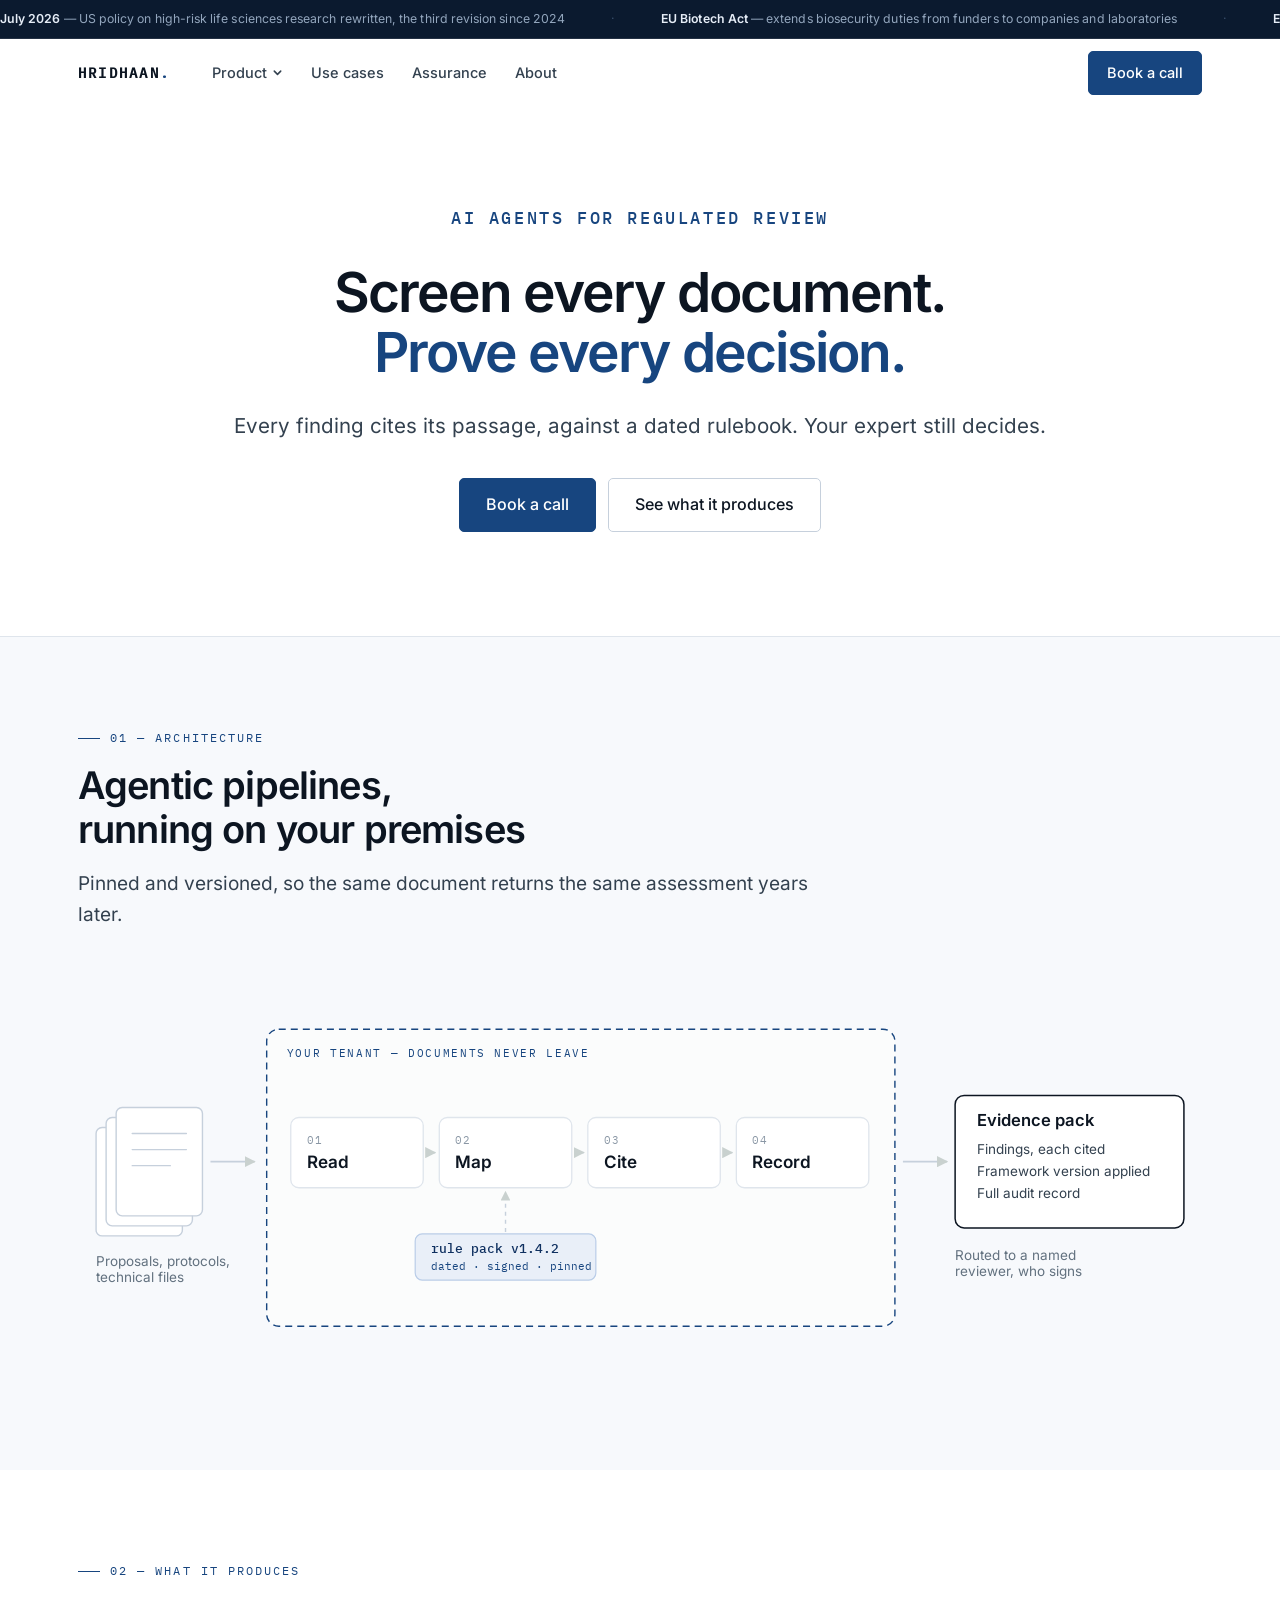
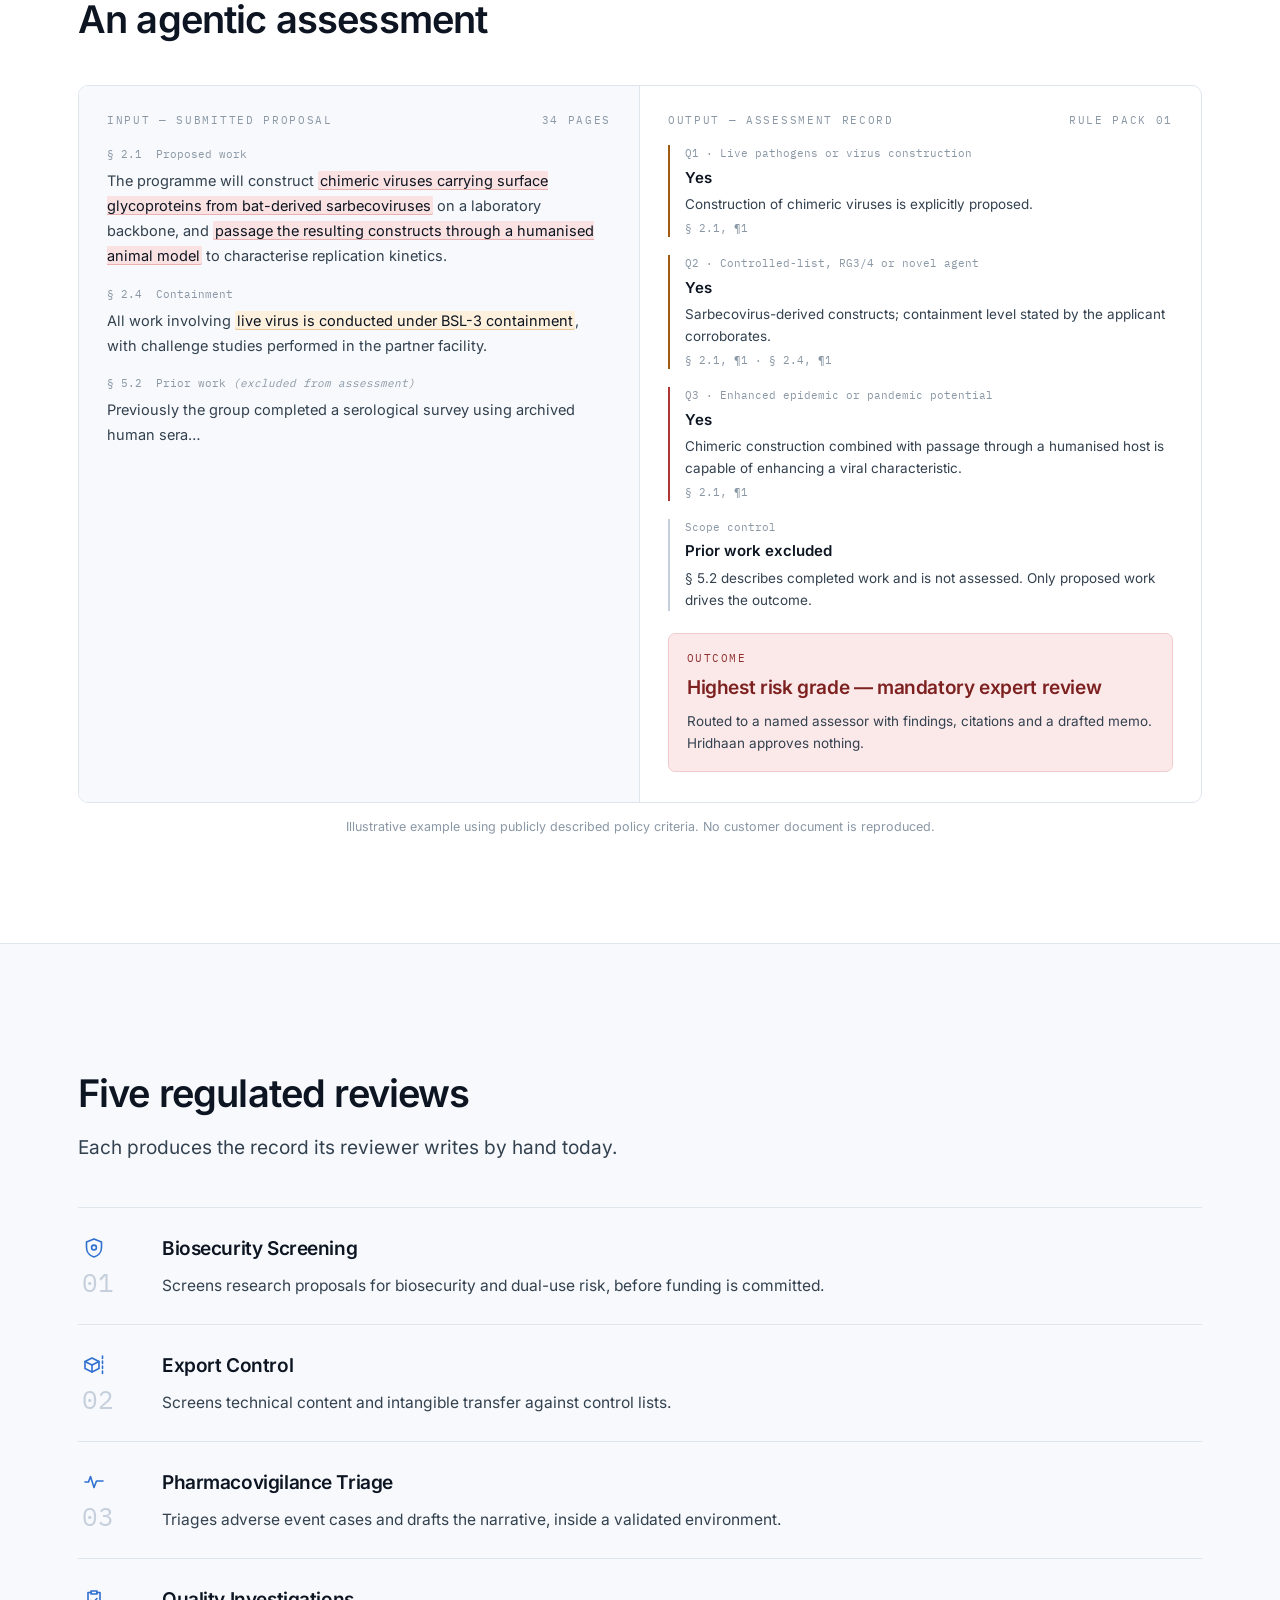
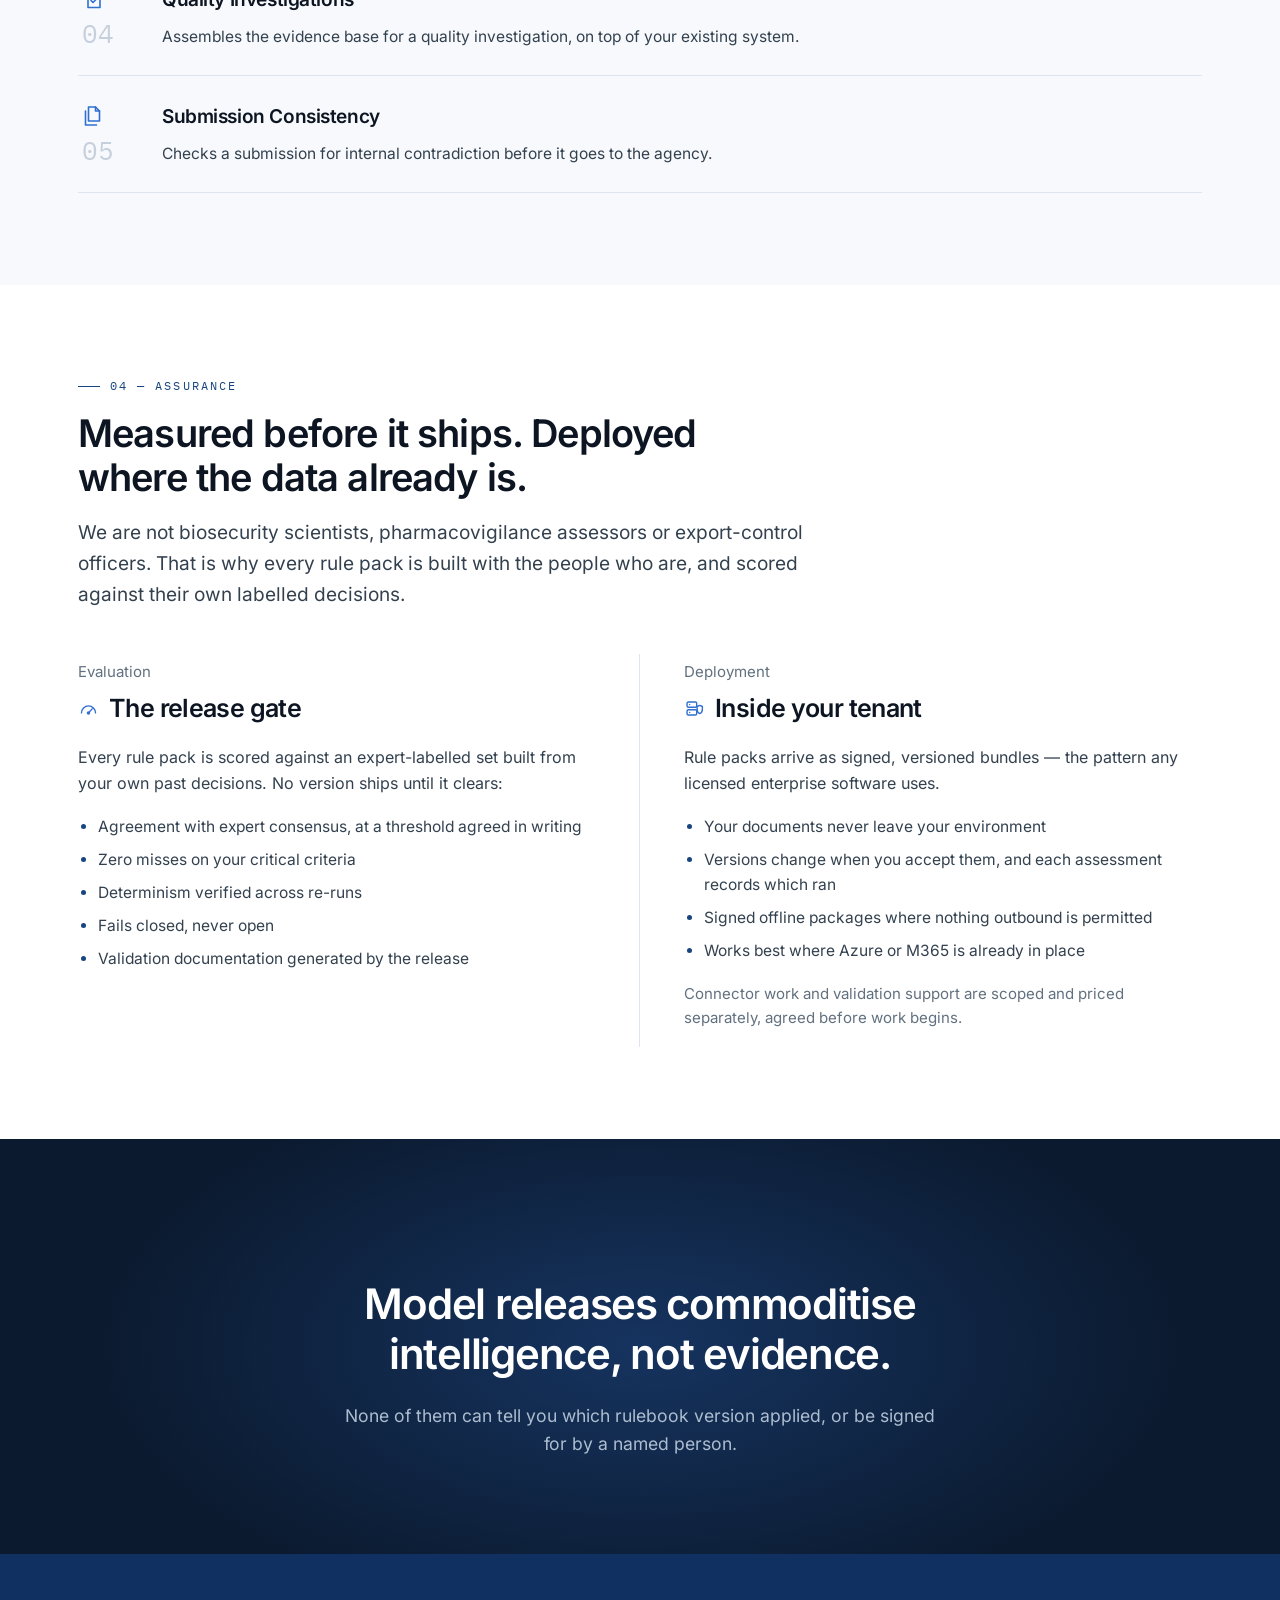
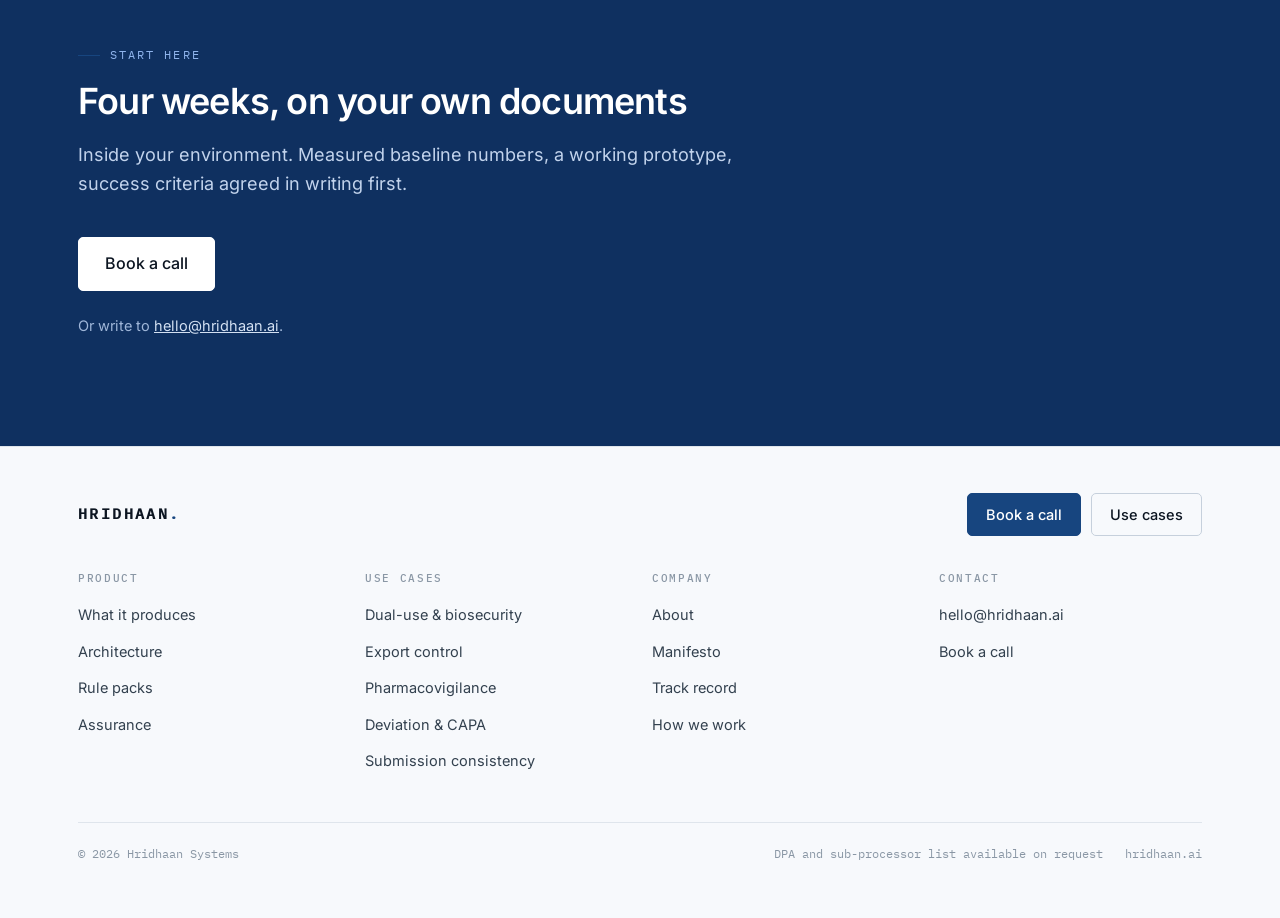
==== index.html @ eb09f3da "Collapse the footer Evaluation and Deployment links into one The previous fix gave each column its o" ====
<!doctype html>
<html lang="en">
<head>
<meta charset="utf-8">
<meta name="viewport" content="width=device-width, initial-scale=1">
<title>Hridhaan Systems — AI agents for regulated review, with audit trail and validation</title>
<meta name="description" content="AI agents for regulated document review. Hridhaan reads every submission, maps it against a dated rulebook, and returns findings that cite their own evidence — with a full audit trail and generated validation documentation.">
<link rel="canonical" href="https://hridhaan.ai/">
<meta property="og:title" content="Hridhaan Systems — AI agents for regulated review, with audit trail and validation">
<meta property="og:description" content="Findings that cite the passage that triggered them, against a dated version of the rulebook. The decision stays with your expert.">
<meta property="og:type" content="website">
<meta property="og:url" content="https://hridhaan.ai/">
<link rel="icon" href="favicon.svg" type="image/svg+xml">
<meta property="og:image" content="https://hridhaan.ai/assets/og.png">
<meta name="twitter:card" content="summary_large_image">
<link rel="stylesheet" href="styles.css">
<script>document.documentElement.classList.add("js");</script>
</head>
<body>

<div class="ticker">
  <div class="rail">
    <div class="track">
      <span class="item"><b>July 2026</b> — US policy on high-risk life sciences research rewritten, the third revision since 2024</span>
      <span class="item"><b>EU Biotech Act</b> — extends biosecurity duties from funders to companies and laboratories</span>
      <span class="item"><b>EU 2021/821</b> — record-keeping obligations cover intangible technology transfer, not only goods</span>
      <span class="item"><b>21 CFR Part 11</b> — audit trails and e-signature required on regulated electronic records</span>
      <span class="item"><b>Rule packs are dated</b> — every assessment records the framework version in force on the day</span>
    </div>
    <div class="track" aria-hidden="true">
      <span class="item"><b>July 2026</b> — US policy on high-risk life sciences research rewritten, the third revision since 2024</span>
      <span class="item"><b>EU Biotech Act</b> — extends biosecurity duties from funders to companies and laboratories</span>
      <span class="item"><b>EU 2021/821</b> — record-keeping obligations cover intangible technology transfer, not only goods</span>
      <span class="item"><b>21 CFR Part 11</b> — audit trails and e-signature required on regulated electronic records</span>
      <span class="item"><b>Rule packs are dated</b> — every assessment records the framework version in force on the day</span>
    </div>
  </div>
</div>

<nav class="nav" id="nav">
  <div class="wrap">
    <a class="brand" href="index.html">Hridhaan<span class="dot">.</span></a>
    <div class="nav-links">
      <div class="has-menu">
      <button class="menu-trigger" id="menu-trigger" aria-expanded="false" aria-controls="menu-panel">Product<svg class="chev" viewBox="0 0 12 12" aria-hidden="true"><path d="M2.5 4.5 6 8l3.5-3.5"/></svg></button>
      <div class="menu-panel" id="menu-panel">
        <div class="menu-head">Rule packs</div>
        <a class="mi" href="use-cases.html#dual-use">
          <span class="mi-ic"><svg class="ic" viewBox="0 0 24 24" aria-hidden="true"><path d="M12 3 4.5 6v5.5c0 4.4 3.1 8.3 7.5 9.5 4.4-1.2 7.5-5.1 7.5-9.5V6z"/><circle cx="12" cy="11.5" r="2.4"/></svg></span>
          <span class="mi-t"><b>Biosecurity Screening</b><span>Dual-use risk in research proposals</span></span>
        </a>
        <a class="mi" href="use-cases.html#export-control">
          <span class="mi-ic"><svg class="ic" viewBox="0 0 24 24" aria-hidden="true"><path d="M3 8.5 10 5l7 3.5-7 3.5z"/><path d="M3 8.5v7L10 19l7-3.5v-7"/><path d="M10 12v7"/><path d="M20.5 3v18" stroke-dasharray="2.5 2.5"/></svg></span>
          <span class="mi-t"><b>Export Control</b><span>Technical content against control lists</span></span>
        </a>
        <a class="mi" href="use-cases.html#pharmacovigilance">
          <span class="mi-ic"><svg class="ic" viewBox="0 0 24 24" aria-hidden="true"><path d="M3 12h3.5l2-5.5 3.5 11 2.5-6.5H21"/></svg></span>
          <span class="mi-t"><b>Pharmacovigilance Triage</b><span>Adverse event cases and narratives</span></span>
        </a>
        <a class="mi" href="use-cases.html#capa">
          <span class="mi-ic"><svg class="ic" viewBox="0 0 24 24" aria-hidden="true"><path d="M9 4h6v3H9z"/><path d="M15 5.5h3v15H6v-15h3"/><path d="M9 13.5l2 2 4-4"/></svg></span>
          <span class="mi-t"><b>Quality Investigations</b><span>Deviation and CAPA evidence base</span></span>
        </a>
        <a class="mi" href="use-cases.html#submission">
          <span class="mi-ic"><svg class="ic" viewBox="0 0 24 24" aria-hidden="true"><path d="M6.5 3h7l4 4v10h-11z"/><path d="M13.5 3v4h4"/><path d="M3.5 7v14h11"/></svg></span>
          <span class="mi-t"><b>Submission Consistency</b><span>Contradictions across submission modules</span></span>
        </a>
        <a class="mi all" href="use-cases.html">All use cases &rarr;</a>
      </div>
    </div>
      <a href="use-cases.html">Use cases</a>
      <a href="#assurance">Assurance</a>
      <a href="about.html">About</a>
    </div>
    <div class="nav-spacer"></div>
    <a class="btn" href="mailto:hello@hridhaan.ai?subject=Hridhaan%20assessment%20engagement">Book a call</a>
  </div>
</nav>

<!-- ── Hero ──────────────────────────────────────────────────────────── -->
<section class="hero-c plain">
  <div class="wrap">
    <div class="tag">AI agents for regulated review</div>
    <h1>Screen every document.<br><span class="lt">Prove every decision.</span></h1>
    <p class="sub">Every finding cites its passage, against a dated rulebook. Your expert still decides.</p>
    <div class="hero-cta">
      <a class="btn lg" href="mailto:hello@hridhaan.ai?subject=Hridhaan%20assessment%20engagement">Book a call</a>
      <a class="btn lg ghost" href="#output">See what it produces</a>
    </div>
  </div>
</section>

<!-- ── Architecture ──────────────────────────────────────────────────── -->
<section id="architecture" class="tint">
  <div class="wrap">
    <div class="eyebrow">01 — Architecture</div>
    <h2 class="sec">Agentic pipelines, running on your premises</h2>
    <p class="lede">Pinned and versioned, so the same document returns the same assessment years later.</p>

    <figure class="arch">
      <svg viewBox="0 0 1120 400" role="img" aria-labelledby="arch-t">
        <title id="arch-t">Documents enter the pipeline inside your tenant, are mapped to a dated rule pack, and leave as a cited evidence pack routed to a named reviewer.</title>
        <defs>
          <marker id="ah" viewBox="0 0 10 10" refX="9" refY="5" markerWidth="7" markerHeight="7" orient="auto">
            <path d="M0 0 L10 5 L0 10 z" fill="#c9d1cf"/>
          </marker>
        </defs>

        <g class="a-in">
          <g class="doc-in">
            <rect x="18"  y="150" width="86" height="108" rx="6"/>
            <rect x="28"  y="140" width="86" height="108" rx="6"/>
            <rect x="38"  y="130" width="86" height="108" rx="6"/>
            <line x1="54" y1="156" x2="108" y2="156"/>
            <line x1="54" y1="172" x2="108" y2="172"/>
            <line x1="54" y1="188" x2="92"  y2="188"/>
          </g>
          <text class="lbl" x="18" y="288">Proposals, protocols,</text>
          <text class="lbl" x="18" y="304">technical files</text>
        </g>

        <line class="flow f1" x1="132" y1="184" x2="176" y2="184" marker-end="url(#ah)"/>

        <g class="a-tenant">
          <rect class="tenant" x="188" y="52" width="626" height="296" rx="12"/>
          <text class="tenant-lbl" x="208" y="80">YOUR TENANT — DOCUMENTS NEVER LEAVE</text>
        </g>

        <g class="a-s s1">
          <rect class="stepbox" x="212" y="140" width="132" height="70" rx="8"/>
          <text class="st-n" x="228" y="166">01</text><text class="st-t" x="228" y="190">Read</text>
        </g>
        <line class="flow f2" x1="348" y1="175" x2="356" y2="175" marker-end="url(#ah)"/>

        <g class="a-s s2">
          <rect class="stepbox" x="360" y="140" width="132" height="70" rx="8"/>
          <text class="st-n" x="376" y="166">02</text><text class="st-t" x="376" y="190">Map</text>
        </g>
        <line class="flow f3" x1="496" y1="175" x2="504" y2="175" marker-end="url(#ah)"/>

        <g class="a-s s3">
          <rect class="stepbox" x="508" y="140" width="132" height="70" rx="8"/>
          <text class="st-n" x="524" y="166">03</text><text class="st-t" x="524" y="190">Cite</text>
        </g>
        <line class="flow f4" x1="644" y1="175" x2="652" y2="175" marker-end="url(#ah)"/>

        <g class="a-s s4">
          <rect class="stepbox" x="656" y="140" width="132" height="70" rx="8"/>
          <text class="st-n" x="672" y="166">04</text><text class="st-t" x="672" y="190">Record</text>
        </g>

        <g class="a-chip">
          <rect class="chip" x="336" y="256" width="180" height="46" rx="7"/>
          <text class="chip-t" x="352" y="275">rule pack  v1.4.2</text>
          <text class="chip-s" x="352" y="292">dated · signed · pinned</text>
          <line class="dash" x1="426" y1="254" x2="426" y2="214" marker-end="url(#ah)"/>
        </g>

        <line class="flow f5" x1="822" y1="184" x2="866" y2="184" marker-end="url(#ah)"/>

        <g class="a-out">
          <rect class="out" x="874" y="118" width="228" height="132" rx="9"/>
          <text class="out-h" x="896" y="148">Evidence pack</text>
          <text class="out-l" x="896" y="176">Findings, each cited</text>
          <text class="out-l" x="896" y="198">Framework version applied</text>
          <text class="out-l" x="896" y="220">Full audit record</text>
          <text class="lbl" x="874" y="282">Routed to a named</text>
          <text class="lbl" x="874" y="298">reviewer, who signs</text>
        </g>
      </svg>
    </figure>
  </div>
</section>

<!-- ── What it produces ──────────────────────────────────────────────── -->
<section id="output" class="plain">
  <div class="wrap">
    <div class="eyebrow">02 — What it produces</div>
    <h2 class="sec">An agentic assessment</h2>
    <div class="example">
      <div>
        <div class="ex-h"><span>Input — submitted proposal</span><span>34 pages</span></div>
        <div class="doc">
          <span class="sec-lbl">§ 2.1 &nbsp;Proposed work</span>
          The programme will construct <mark class="hot">chimeric viruses carrying surface glycoproteins from
          bat-derived sarbecoviruses</mark> on a laboratory backbone, and <mark class="hot">passage the resulting
          constructs through a humanised animal model</mark> to characterise replication kinetics.

          <span class="sec-lbl">§ 2.4 &nbsp;Containment</span>
          All work involving <mark>live virus is conducted under BSL-3 containment</mark>, with challenge
          studies performed in the partner facility.

          <span class="sec-lbl">§ 5.2 &nbsp;Prior work <em style="color:var(--ink-4);font-weight:400;">(excluded from assessment)</em></span>
          Previously the group completed a serological survey using archived human sera…
        </div>
      </div>
      <div>
        <div class="ex-h"><span>Output — assessment record</span><span>rule pack 01</span></div>

        <div class="out-item hit">
          <div class="q">Q1 · Live pathogens or virus construction</div>
          <div class="a">Yes</div>
          <p class="why">Construction of chimeric viruses is explicitly proposed.</p>
          <div class="src">§ 2.1, ¶1</div>
        </div>

        <div class="out-item hit">
          <div class="q">Q2 · Controlled-list, RG3/4 or novel agent</div>
          <div class="a">Yes</div>
          <p class="why">Sarbecovirus-derived constructs; containment level stated by the applicant corroborates.</p>
          <div class="src">§ 2.1, ¶1 · § 2.4, ¶1</div>
        </div>

        <div class="out-item hot">
          <div class="q">Q3 · Enhanced epidemic or pandemic potential</div>
          <div class="a">Yes</div>
          <p class="why">Chimeric construction combined with passage through a humanised host is capable of enhancing a viral characteristic.</p>
          <div class="src">§ 2.1, ¶1</div>
        </div>

        <div class="out-item">
          <div class="q">Scope control</div>
          <div class="a">Prior work excluded</div>
          <p class="why">§ 5.2 describes completed work and is not assessed. Only proposed work drives the outcome.</p>
        </div>

        <div class="verdict">
          <div class="lbl">Outcome</div>
          <div class="val">Highest risk grade — mandatory expert review</div>
          <p class="note">Routed to a named assessor with findings, citations and a drafted memo. Hridhaan approves nothing.</p>
        </div>
      </div>
    </div>
    <p class="mock-note">Illustrative example using publicly described policy criteria. No customer document is reproduced.</p>
  </div>
</section>

<!-- ── Rule packs ────────────────────────────────────────────────────── -->
<section id="rule-packs" class="tint">
  <div class="wrap">
    <div class="eyebrow">03 — Rule packs</div>
    <h2 class="sec">Five regulated reviews</h2>
    <p class="lede">Each produces the record its reviewer writes by hand today.</p>
    <div class="packs">
      <a class="pack" href="use-cases.html#dual-use">
        <div class="idx"><svg class="ic" viewBox="0 0 24 24" aria-hidden="true"><path d="M12 3 4.5 6v5.5c0 4.4 3.1 8.3 7.5 9.5 4.4-1.2 7.5-5.1 7.5-9.5V6z"/><circle cx="12" cy="11.5" r="2.4"/></svg><span>01</span></div>
        <div>
          <h3>Biosecurity Screening</h3>
          <p style="font-size:15.5px;margin:0;">Screens research proposals for biosecurity and dual-use risk, before funding is committed.</p>
        </div>
      </a>

      <a class="pack" href="use-cases.html#export-control">
        <div class="idx"><svg class="ic" viewBox="0 0 24 24" aria-hidden="true"><path d="M3 8.5 10 5l7 3.5-7 3.5z"/><path d="M3 8.5v7L10 19l7-3.5v-7"/><path d="M10 12v7"/><path d="M20.5 3v18" stroke-dasharray="2.5 2.5"/></svg><span>02</span></div>
        <div>
          <h3>Export Control</h3>
          <p style="font-size:15.5px;margin:0;">Screens technical content and intangible transfer against control lists.</p>
        </div>
      </a>

      <a class="pack" href="use-cases.html#pharmacovigilance">
        <div class="idx"><svg class="ic" viewBox="0 0 24 24" aria-hidden="true"><path d="M3 12h3.5l2-5.5 3.5 11 2.5-6.5H21"/></svg><span>03</span></div>
        <div>
          <h3>Pharmacovigilance Triage</h3>
          <p style="font-size:15.5px;margin:0;">Triages adverse event cases and drafts the narrative, inside a validated environment.</p>
        </div>
      </a>

      <a class="pack" href="use-cases.html#capa">
        <div class="idx"><svg class="ic" viewBox="0 0 24 24" aria-hidden="true"><path d="M9 4h6v3H9z"/><path d="M15 5.5h3v15H6v-15h3"/><path d="M9 13.5l2 2 4-4"/></svg><span>04</span></div>
        <div>
          <h3>Quality Investigations</h3>
          <p style="font-size:15.5px;margin:0;">Assembles the evidence base for a quality investigation, on top of your existing system.</p>
        </div>
      </a>

      <a class="pack" href="use-cases.html#submission">
        <div class="idx"><svg class="ic" viewBox="0 0 24 24" aria-hidden="true"><path d="M6.5 3h7l4 4v10h-11z"/><path d="M13.5 3v4h4"/><path d="M3.5 7v14h11"/></svg><span>05</span></div>
        <div>
          <h3>Submission Consistency</h3>
          <p style="font-size:15.5px;margin:0;">Checks a submission for internal contradiction before it goes to the agency.</p>
        </div>
      </a>
    </div>
  </div>
</section>

<!-- ── Assurance ─────────────────────────────────────────────────────── -->
<section id="assurance" class="plain">
  <div class="wrap">
    <div class="eyebrow">04 — Assurance</div>
    <h2 class="sec">Measured before it ships. Deployed where the data already is.</h2>
    <p class="lede">
      We are not biosecurity scientists, pharmacovigilance assessors or export-control officers.
      That is why every rule pack is built with the people who are, and scored against their own
      labelled decisions.
    </p>

    <div class="split">
      <div>
        <div class="kicker">Evaluation</div>
        <h3><svg class="ic" viewBox="0 0 24 24" aria-hidden="true"><path d="M4 17a8 8 0 1 1 16 0"/><path d="M12 17l4.2-4.6"/><circle cx="12" cy="17" r="1.2"/></svg> The release gate</h3>
        <p>Every rule pack is scored against an expert-labelled set built from your own past decisions. No version ships until it clears:</p>
        <ul>
          <li>Agreement with expert consensus, at a threshold agreed in writing</li>
          <li>Zero misses on your critical criteria</li>
          <li>Determinism verified across re-runs</li>
          <li>Fails closed, never open</li>
          <li>Validation documentation generated by the release</li>
        </ul>
      </div>
      <div>
        <div class="kicker">Deployment</div>
        <h3><svg class="ic" viewBox="0 0 24 24" aria-hidden="true"><rect x="3.5" y="4.5" width="11" height="6" rx="1.5"/><rect x="3.5" y="13.5" width="11" height="6" rx="1.5"/><path d="M6.5 7.5h.01M6.5 16.5h.01"/><path d="M18 8.5l3 1.2v3.1c0 2.3-1.3 4.3-3 5-1.7-.7-3-2.7-3-5v-3.1z"/></svg> Inside your tenant</h3>
        <p>Rule packs arrive as signed, versioned bundles — the pattern any licensed enterprise software uses.</p>
        <ul>
          <li>Your documents never leave your environment</li>
          <li>Versions change when you accept them, and each assessment records which ran</li>
          <li>Signed offline packages where nothing outbound is permitted</li>
          <li>Works best where Azure or M365 is already in place</li>
        </ul>
        <p style="margin-top:16px;font-size:15px;color:var(--ink-3);">
          Connector work and validation support are scoped and priced separately, agreed before work begins.
        </p>
      </div>
    </div>
  </div>
</section>

<!-- ── Statement ─────────────────────────────────────────────────────── -->
<section class="statement">
  <div class="wrap">
    <div class="mark">Why this holds</div>
    <p class="big">Model releases commoditise intelligence, not evidence.</p>
    <p class="sub">None of them can tell you which rulebook version applied, or be signed for by a named person.</p>
  </div>
</section>

<!-- ── CTA ───────────────────────────────────────────────────────────── -->
<section class="cta">
  <div class="wrap">
    <div class="eyebrow" style="color:#8fb4ec;">Start here</div>
    <h2>Four weeks, on your own documents</h2>
    <p>Inside your environment. Measured baseline numbers, a working prototype, success criteria agreed in writing first.</p>
    <a class="btn lg" href="mailto:hello@hridhaan.ai?subject=Hridhaan%20assessment%20engagement">Book a call</a>
    <p class="terms">Or write to <a href="mailto:hello@hridhaan.ai" style="color:#d3e0f2;text-decoration:underline;">hello@hridhaan.ai</a>.</p>
  </div>
</section>

<footer>
  <div class="wrap">

    <div class="foot-top">
      <span class="brand">Hridhaan<span class="dot">.</span></span>
      <div class="foot-cta">
        <a class="btn" href="mailto:hello@hridhaan.ai?subject=Hridhaan%20assessment%20engagement">Book a call</a>
        <a class="btn ghost" href="use-cases.html">Use cases</a>
      </div>
    </div>

    <div class="foot-cols">
      <div>
        <h4>Product</h4>
        <ul>
          <li><a href="index.html#output">What it produces</a></li>
          <li><a href="index.html#architecture">Architecture</a></li>
          <li><a href="index.html#rule-packs">Rule packs</a></li>
          <li><a href="index.html#assurance">Assurance</a></li>
        </ul>
      </div>
      <div>
        <h4>Use cases</h4>
        <ul>
          <li><a href="use-cases.html#dual-use">Dual-use &amp; biosecurity</a></li>
          <li><a href="use-cases.html#export-control">Export control</a></li>
          <li><a href="use-cases.html#pharmacovigilance">Pharmacovigilance</a></li>
          <li><a href="use-cases.html#capa">Deviation &amp; CAPA</a></li>
          <li><a href="use-cases.html#submission">Submission consistency</a></li>
        </ul>
      </div>
      <div>
        <h4>Company</h4>
        <ul>
          <li><a href="about.html">About</a></li>
          <li><a href="about.html#manifesto">Manifesto</a></li>
          <li><a href="about.html#track-record">Track record</a></li>
          <li><a href="about.html#how-we-work">How we work</a></li>
        </ul>
      </div>
      <div>
        <h4>Contact</h4>
        <ul>
          <li><a href="mailto:hello@hridhaan.ai">hello@hridhaan.ai</a></li>
          <li><a href="mailto:hello@hridhaan.ai?subject=Hridhaan%20assessment%20engagement">Book a call</a></li>
        </ul>

      </div>
    </div>

    <div class="foot-legal">
      <span>© 2026 Hridhaan Systems</span>
      <span class="set">
        <span>DPA and sub-processor list available on request</span>
        <a href="index.html">hridhaan.ai</a>
      </span>
    </div>

  </div>
</footer>

<script>
  var nav = document.getElementById('nav');
  var onScroll = function () { nav.classList.toggle('scrolled', window.scrollY > 8); };
  onScroll();
  window.addEventListener('scroll', onScroll, { passive: true });
</script>

<script>
  (function () {
    var t = document.getElementById('menu-trigger');
    var p = document.getElementById('menu-panel');
    if (!t || !p) return;
    var wrap = t.parentNode;
    function open(v) { wrap.classList.toggle('open', v); t.setAttribute('aria-expanded', v); }
    t.addEventListener('click', function (e) { e.stopPropagation(); open(!wrap.classList.contains('open')); });
    document.addEventListener('click', function (e) { if (!wrap.contains(e.target)) open(false); });
    document.addEventListener('keydown', function (e) { if (e.key === 'Escape') open(false); });
  })();
</script>


<script>
  (function () {
    var sel = '.eyebrow, h2.sec, .lede, .arch, .example, .mock-note, .pack, .card,' +
              ' .split > div, .stats > div, .status-note, .statement .wrap > *,' +
              ' .cta .wrap > *, .page-head > .wrap > *, .uc-head, .uc h2, .uc .intro, .uc-cols > div,' +
              ' .manifesto .wrap > *';
    var els = [].slice.call(document.querySelectorAll(sel));
    if (!els.length) return;
    if (!('IntersectionObserver' in window) ||
        window.matchMedia('(prefers-reduced-motion: reduce)').matches) {
      els.forEach(function (el) { el.classList.add('in'); });
      return;
    }
    els.forEach(function (el) { el.classList.add('rv'); });
    var io = new IntersectionObserver(function (entries) {
      entries.forEach(function (e) {
        if (e.isIntersecting) { e.target.classList.add('in'); io.unobserve(e.target); }
      });
    }, { rootMargin: '0px 0px -8% 0px', threshold: 0.08 });
    els.forEach(function (el) { io.observe(el); });
  })();
</script>

</body>
</html>
---- styles.css ----
/* ── Self-hosted fonts: no third-party request ──────────────────────── */
@font-face {
  font-family: 'IBM Plex Mono';
  font-style: normal;
  font-weight: 400;
  font-display: swap;
  src: url(assets/fonts/IBMPlexMono-400-latin-ext.woff2) format('woff2');
  unicode-range: U+0100-02BA, U+02BD-02C5, U+02C7-02CC, U+02CE-02D7, U+02DD-02FF, U+0304, U+0308, U+0329, U+1D00-1DBF, U+1E00-1E9F, U+1EF2-1EFF, U+2020, U+20A0-20AB, U+20AD-20C0, U+2113, U+2C60-2C7F, U+A720-A7FF;
}
@font-face {
  font-family: 'IBM Plex Mono';
  font-style: normal;
  font-weight: 400;
  font-display: swap;
  src: url(assets/fonts/IBMPlexMono-400-latin.woff2) format('woff2');
  unicode-range: U+0000-00FF, U+0131, U+0152-0153, U+02BB-02BC, U+02C6, U+02DA, U+02DC, U+0304, U+0308, U+0329, U+2000-206F, U+20AC, U+2122, U+2191, U+2193, U+2212, U+2215, U+FEFF, U+FFFD;
}
@font-face {
  font-family: 'IBM Plex Mono';
  font-style: normal;
  font-weight: 500;
  font-display: swap;
  src: url(assets/fonts/IBMPlexMono-500-latin-ext.woff2) format('woff2');
  unicode-range: U+0100-02BA, U+02BD-02C5, U+02C7-02CC, U+02CE-02D7, U+02DD-02FF, U+0304, U+0308, U+0329, U+1D00-1DBF, U+1E00-1E9F, U+1EF2-1EFF, U+2020, U+20A0-20AB, U+20AD-20C0, U+2113, U+2C60-2C7F, U+A720-A7FF;
}
@font-face {
  font-family: 'IBM Plex Mono';
  font-style: normal;
  font-weight: 500;
  font-display: swap;
  src: url(assets/fonts/IBMPlexMono-500-latin.woff2) format('woff2');
  unicode-range: U+0000-00FF, U+0131, U+0152-0153, U+02BB-02BC, U+02C6, U+02DA, U+02DC, U+0304, U+0308, U+0329, U+2000-206F, U+20AC, U+2122, U+2191, U+2193, U+2212, U+2215, U+FEFF, U+FFFD;
}
@font-face {
  font-family: 'Inter';
  font-style: normal;
  font-weight: 400;
  font-display: swap;
  src: url(assets/fonts/Inter-400-latin-ext.woff2) format('woff2');
  unicode-range: U+0100-02BA, U+02BD-02C5, U+02C7-02CC, U+02CE-02D7, U+02DD-02FF, U+0304, U+0308, U+0329, U+1D00-1DBF, U+1E00-1E9F, U+1EF2-1EFF, U+2020, U+20A0-20AB, U+20AD-20C0, U+2113, U+2C60-2C7F, U+A720-A7FF;
}
@font-face {
  font-family: 'Inter';
  font-style: normal;
  font-weight: 400;
  font-display: swap;
  src: url(assets/fonts/Inter-400-latin.woff2) format('woff2');
  unicode-range: U+0000-00FF, U+0131, U+0152-0153, U+02BB-02BC, U+02C6, U+02DA, U+02DC, U+0304, U+0308, U+0329, U+2000-206F, U+20AC, U+2122, U+2191, U+2193, U+2212, U+2215, U+FEFF, U+FFFD;
}
@font-face {
  font-family: 'Inter';
  font-style: normal;
  font-weight: 500;
  font-display: swap;
  src: url(assets/fonts/Inter-500-latin-ext.woff2) format('woff2');
  unicode-range: U+0100-02BA, U+02BD-02C5, U+02C7-02CC, U+02CE-02D7, U+02DD-02FF, U+0304, U+0308, U+0329, U+1D00-1DBF, U+1E00-1E9F, U+1EF2-1EFF, U+2020, U+20A0-20AB, U+20AD-20C0, U+2113, U+2C60-2C7F, U+A720-A7FF;
}
@font-face {
  font-family: 'Inter';
  font-style: normal;
  font-weight: 500;
  font-display: swap;
  src: url(assets/fonts/Inter-500-latin.woff2) format('woff2');
  unicode-range: U+0000-00FF, U+0131, U+0152-0153, U+02BB-02BC, U+02C6, U+02DA, U+02DC, U+0304, U+0308, U+0329, U+2000-206F, U+20AC, U+2122, U+2191, U+2193, U+2212, U+2215, U+FEFF, U+FFFD;
}
@font-face {
  font-family: 'Inter';
  font-style: normal;
  font-weight: 600;
  font-display: swap;
  src: url(assets/fonts/Inter-600-latin-ext.woff2) format('woff2');
  unicode-range: U+0100-02BA, U+02BD-02C5, U+02C7-02CC, U+02CE-02D7, U+02DD-02FF, U+0304, U+0308, U+0329, U+1D00-1DBF, U+1E00-1E9F, U+1EF2-1EFF, U+2020, U+20A0-20AB, U+20AD-20C0, U+2113, U+2C60-2C7F, U+A720-A7FF;
}
@font-face {
  font-family: 'Inter';
  font-style: normal;
  font-weight: 600;
  font-display: swap;
  src: url(assets/fonts/Inter-600-latin.woff2) format('woff2');
  unicode-range: U+0000-00FF, U+0131, U+0152-0153, U+02BB-02BC, U+02C6, U+02DA, U+02DC, U+0304, U+0308, U+0329, U+2000-206F, U+20AC, U+2122, U+2191, U+2193, U+2212, U+2215, U+FEFF, U+FFFD;
}
@font-face {
  font-family: 'Inter';
  font-style: normal;
  font-weight: 700;
  font-display: swap;
  src: url(assets/fonts/Inter-700-latin-ext.woff2) format('woff2');
  unicode-range: U+0100-02BA, U+02BD-02C5, U+02C7-02CC, U+02CE-02D7, U+02DD-02FF, U+0304, U+0308, U+0329, U+1D00-1DBF, U+1E00-1E9F, U+1EF2-1EFF, U+2020, U+20A0-20AB, U+20AD-20C0, U+2113, U+2C60-2C7F, U+A720-A7FF;
}
@font-face {
  font-family: 'Inter';
  font-style: normal;
  font-weight: 700;
  font-display: swap;
  src: url(assets/fonts/Inter-700-latin.woff2) format('woff2');
  unicode-range: U+0000-00FF, U+0131, U+0152-0153, U+02BB-02BC, U+02C6, U+02DA, U+02DC, U+0304, U+0308, U+0329, U+2000-206F, U+20AC, U+2122, U+2191, U+2193, U+2212, U+2215, U+FEFF, U+FFFD;
}

/* ==========================================================================
   Hridhaan Systems — hridhaan.ai
   ========================================================================== */

:root {
  --ink:        #0c1521;
  --ink-2:      #33414f;
  --ink-3:      #62717f;
  --ink-4:      #8a97a5;

  --paper:      #ffffff;
  --paper-2:    #f7f9fc;
  --paper-3:    #edf1f7;

  --rule:       #dfe5ec;
  --rule-2:     #c6d0dc;

  --accent:     #17457f;
  --accent-dk:  #0f3060;
  --accent-lt:  #e9eff8;
  --accent-br:  #2f6fd0;
  --amber:      #a15c12;
  --amber-lt:   #fbf2e6;

  --max:        1180px;
  --sans:       "Inter", -apple-system, BlinkMacSystemFont, "Segoe UI", Roboto, sans-serif;
  --mono:       "IBM Plex Mono", ui-monospace, SFMono-Regular, Menlo, monospace;
}

* { box-sizing: border-box; }

html { scroll-behavior: smooth; -webkit-text-size-adjust: 100%; }

body {
  margin: 0;
  font-family: var(--sans);
  font-size: 17px;
  line-height: 1.62;
  color: var(--ink-2);
  background: var(--paper);
  -webkit-font-smoothing: antialiased;
}

h1, h2, h3, h4 { color: var(--ink); font-weight: 600; letter-spacing: -0.022em; margin: 0; }
p { margin: 0 0 1.1em; }
a { color: var(--accent); text-decoration: none; }
a:hover { text-decoration: underline; }
strong { color: var(--ink); font-weight: 600; }
ul { margin: 0 0 1.1em; padding-left: 1.15em; }
li { margin-bottom: 0.5em; }
li::marker { color: var(--accent); }

.wrap { max-width: var(--max); margin: 0 auto; padding: 0 28px; }

/* ── Nav ─────────────────────────────────────────────────────────────── */
.nav {
  position: sticky; top: 0; z-index: 50;
  background: rgba(255,255,255,0.88);
  backdrop-filter: saturate(1.4) blur(10px);
  border-bottom: 1px solid transparent;
  transition: border-color .2s ease;
}
.nav.scrolled { border-bottom-color: var(--rule); }
.nav .wrap { display: flex; align-items: center; gap: 34px; height: 68px; }

.brand {
  font-family: var(--mono);
  font-size: 14px;
  font-weight: 600;
  letter-spacing: 0.16em;
  color: var(--ink);
  text-transform: uppercase;
  white-space: nowrap;
}
.brand:hover { text-decoration: none; }
.brand .dot { color: var(--accent); }

.nav-links { display: flex; gap: 28px; margin-left: 8px; }
.nav-links a {
  font-size: 14.5px; font-weight: 500; color: var(--ink-2);
}
.nav-links a:hover { color: var(--accent); text-decoration: none; }
.nav-spacer { flex: 1; }

.btn {
  display: inline-block;
  font-size: 14.5px; font-weight: 500;
  padding: 9px 18px;
  border-radius: 5px;
  border: 1px solid var(--accent);
  background: var(--accent);
  color: #fff;
  white-space: nowrap;
  transition: background .15s ease, border-color .15s ease;
}
.btn:hover { background: var(--accent-dk); border-color: var(--accent-dk); text-decoration: none; }
.btn.ghost { background: transparent; color: var(--ink); border-color: var(--rule-2); }
.btn.ghost:hover { background: var(--paper-2); border-color: var(--ink-3); }
.btn.lg { font-size: 16px; padding: 13px 26px; }

/* ── Section furniture ───────────────────────────────────────────────── */
section { padding: 92px 0; border-top: 1px solid var(--rule); }
section.tint { background: var(--paper-2); }
section.plain { border-top: none; }

.eyebrow {
  font-family: var(--mono);
  font-size: 11.5px;
  letter-spacing: 0.18em;
  text-transform: uppercase;
  color: var(--accent);
  margin-bottom: 16px;
  display: flex; align-items: center; gap: 10px;
}
.eyebrow::before {
  content: ""; width: 22px; height: 1px; background: var(--accent); display: block;
}

h2.sec {
  font-size: clamp(28px, 3.4vw, 38px);
  line-height: 1.16;
  max-width: 30ch;
  text-wrap: balance;
  margin-bottom: 18px;
}
.lede { font-size: 19px; color: var(--ink-2); max-width: 62ch; }

/* ── Hero ────────────────────────────────────────────────────────────── */
.hero { padding: 84px 0 72px; border-top: none; }
.hero h1 {
  font-size: clamp(38px, 5.6vw, 62px);
  line-height: 1.05;
  letter-spacing: -0.035em;
  max-width: 19ch;
  text-wrap: balance;
  margin-bottom: 26px;
}
.hero .sub { font-size: 20px; line-height: 1.55; max-width: 64ch; color: var(--ink-2); }
.hero-tag {
  font-family: var(--mono); font-size: 12px; letter-spacing: 0.16em;
  text-transform: uppercase; color: var(--ink-3); margin-bottom: 22px;
}
.hero-cta { display: flex; gap: 12px; flex-wrap: wrap; margin-top: 34px; }

/* ── Framework strip ─────────────────────────────────────────────────── */
.strip { padding: 26px 0; border-top: 1px solid var(--rule); border-bottom: 1px solid var(--rule); background: var(--paper-2); }
.strip .label {
  font-family: var(--mono); font-size: 11px; letter-spacing: 0.16em;
  text-transform: uppercase; color: var(--ink-4); margin-bottom: 12px;
}
.strip .items {
  display: flex; flex-wrap: wrap; gap: 10px 26px;
  font-size: 14.5px; color: var(--ink-2); font-weight: 500;
}
.strip .items span { white-space: nowrap; }
.strip .items span::before { content: "·"; color: var(--rule-2); margin-right: 26px; }
.strip .items span:first-child::before { content: none; margin: 0; }

/* ── Evidence pack mock ──────────────────────────────────────────────── */
.mock {
  margin-top: 52px;
  border: 1px solid var(--rule);
  border-radius: 10px;
  background: var(--paper);
  box-shadow: 0 1px 2px rgba(13,20,23,.04), 0 12px 32px -18px rgba(13,20,23,.18);
  overflow: hidden;
}
.mock-bar {
  display: flex; align-items: center; gap: 10px;
  padding: 11px 16px;
  border-bottom: 1px solid var(--rule);
  background: var(--paper-2);
  font-family: var(--mono); font-size: 11.5px; color: var(--ink-3);
  letter-spacing: 0.04em;
}
.mock-bar .dots { display: flex; gap: 5px; }
.mock-bar .dots i { width: 8px; height: 8px; border-radius: 50%; background: var(--rule-2); display: block; }
.mock-bar .grow { flex: 1; }
.mock-body { display: grid; grid-template-columns: 1.35fr 1fr; }
.mock-body > div { padding: 22px 24px; }
.mock-body > div:first-child { border-right: 1px solid var(--rule); }

.mock-h {
  font-family: var(--mono); font-size: 10.5px; letter-spacing: 0.16em;
  text-transform: uppercase; color: var(--ink-4); margin-bottom: 14px;
}
.finding { border-left: 2px solid var(--amber); padding-left: 14px; margin-bottom: 20px; }
.finding:last-child { margin-bottom: 0; }
.finding .crit { font-size: 14px; font-weight: 600; color: var(--ink); margin-bottom: 5px; }
.finding .quote {
  font-size: 13.5px; color: var(--ink-2); font-style: italic;
  background: var(--paper-2); border-radius: 4px; padding: 8px 11px; margin-bottom: 7px;
}
.finding .cite { font-family: var(--mono); font-size: 11px; color: var(--ink-4); }

.kv { display: flex; justify-content: space-between; gap: 14px; padding: 9px 0; border-bottom: 1px dotted var(--rule); font-size: 13.5px; }
.kv:last-child { border-bottom: none; }
.kv .k { color: var(--ink-3); }
.kv .v { color: var(--ink); font-weight: 500; text-align: right; font-family: var(--mono); font-size: 12.5px; }
.pill {
  display: inline-block; font-family: var(--mono); font-size: 10.5px; letter-spacing: 0.1em;
  text-transform: uppercase; padding: 3px 9px; border-radius: 100px;
  background: var(--amber-lt); color: var(--amber); border: 1px solid #f0dfc6;
}
.mock-note { font-size: 12.5px; color: var(--ink-4); margin-top: 14px; text-align: center; }

/* ── Cards ───────────────────────────────────────────────────────────── */
.grid-3 { display: grid; grid-template-columns: repeat(3, 1fr); gap: 20px; margin-top: 42px; }
.grid-2 { display: grid; grid-template-columns: repeat(2, 1fr); gap: 20px; margin-top: 42px; }

.card {
  border: 1px solid var(--rule);
  border-radius: 9px;
  padding: 26px 24px;
  background: var(--paper);
}
.card h3 { font-size: 17.5px; margin-bottom: 10px; }
.card p { font-size: 15.5px; color: var(--ink-2); margin: 0; }
.card .num {
  font-family: var(--mono); font-size: 11.5px; letter-spacing: 0.14em;
  color: var(--accent); margin-bottom: 14px; display: block;
}

/* ── Pull quote ──────────────────────────────────────────────────────── */
.pull {
  margin: 46px 0 0;
  padding: 30px 34px;
  border-left: 3px solid var(--accent);
  background: var(--accent-lt);
  border-radius: 0 8px 8px 0;
  font-size: 21px;
  line-height: 1.45;
  color: var(--ink);
  font-weight: 500;
  letter-spacing: -0.015em;
}
.pull p:last-child { margin-bottom: 0; }
.pull .small { font-size: 15.5px; font-weight: 400; color: var(--ink-2); margin-top: 14px; letter-spacing: 0; }

/* ── Pipeline ────────────────────────────────────────────────────────── */
.pipeline { display: grid; grid-template-columns: repeat(5, 1fr); gap: 0; margin: 46px 0 0; }
.pipeline .step {
  position: relative;
  padding: 26px 20px 24px;
  border: 1px solid var(--rule);
  border-right: none;
  background: var(--paper);
}
.pipeline .step:first-child { border-radius: 9px 0 0 9px; }
.pipeline .step:last-child { border-right: 1px solid var(--rule); border-radius: 0 9px 9px 0; }
.pipeline .step::after {
  content: ""; position: absolute; top: 0; left: 0; right: 0; height: 2px; background: var(--rule-2);
}
.pipeline .step:nth-child(1)::after { background: var(--accent); }
.pipeline .step:nth-child(2)::after { background: #2b7a6f; }
.pipeline .step:nth-child(3)::after { background: #4c9489; }
.pipeline .step:nth-child(4)::after { background: #6dada3; }
.pipeline .step:nth-child(5)::after { background: #9dc0f0; }
.pipeline .n {
  font-family: var(--mono); font-size: 11px; letter-spacing: 0.14em;
  color: var(--ink-4); display: block; margin-bottom: 10px;
}
.pipeline h4 { font-size: 16px; margin-bottom: 8px; }
.pipeline p { font-size: 14px; color: var(--ink-2); margin: 0; line-height: 1.5; }

/* ── Rule pack list ──────────────────────────────────────────────────── */
.packs { margin-top: 44px; border-top: 1px solid var(--rule); }
.pack {
  display: grid;
  grid-template-columns: 54px 1fr;
  gap: 26px;
  padding: 26px 4px;
  border-bottom: 1px solid var(--rule);
  align-items: start;
  transition: background .15s ease;
}
a.pack { color: var(--ink-2); }
a.pack h3 { color: var(--ink); }
a.pack:hover { background: var(--paper-2); text-decoration: none; }
a.pack:hover h3 { color: var(--accent); }
.pack .idx { font-family: var(--mono); font-size: 26px; color: var(--rule-2); line-height: 1; padding-top: 2px; }
.pack h3 { font-size: 19px; margin-bottom: 8px; }
.pack .badge {
  display: inline-block; font-family: var(--mono); font-size: 10px; letter-spacing: 0.14em;
  text-transform: uppercase; padding: 3px 8px; border-radius: 3px; margin-bottom: 10px;
  background: var(--accent-lt); color: var(--accent-dk);
}
.pack .badge.warm { background: var(--amber-lt); color: var(--amber); }
.pack .badge.mute { background: var(--paper-3); color: var(--ink-3); border: 1px solid var(--rule-2); }
.pack .produces { font-size: 15.5px; color: var(--ink-2); }
.pack .produces .lbl {
  font-family: var(--mono); font-size: 10.5px; letter-spacing: 0.14em; text-transform: uppercase;
  color: var(--ink-4); display: block; margin-bottom: 6px;
}

/* ── Comparison table ────────────────────────────────────────────────── */
.compare { display: grid; grid-template-columns: 1fr 1fr; gap: 0; margin-top: 40px; border: 1px solid var(--rule); border-radius: 9px; overflow: hidden; }
.compare > div { padding: 26px 26px 28px; }
.compare > div:first-child { border-right: 1px solid var(--rule); background: var(--accent-lt); }
.compare h4 { font-size: 15px; margin-bottom: 16px; }
.compare ul { margin: 0; padding-left: 1.05em; }
.compare li { font-size: 15.5px; margin-bottom: 7px; }
.compare .x li::marker { color: var(--ink-4); }
.compare .x li { color: var(--ink-3); }

/* ── CTA band ────────────────────────────────────────────────────────── */
.cta {
  background: var(--accent-dk);
  color: #d3e0f2;
  border-top: none;
}
.cta h2 { color: #fff; font-size: clamp(26px, 3.2vw, 36px); line-height: 1.16; max-width: 28ch; text-wrap: balance; margin-bottom: 18px; }
.cta p { font-size: 18px; max-width: 66ch; color: #c2d3ec; }
.cta .btn { background: #fff; border-color: #fff; color: var(--ink); margin-top: 18px; }
.cta .btn:hover { background: var(--accent-lt); border-color: var(--accent-lt); }
.cta .terms { margin-top: 24px; font-size: 14.5px; color: #9fb6d8; }

/* ── Footer ──────────────────────────────────────────────────────────── */
footer { padding: 46px 0 54px; border-top: 1px solid var(--rule); background: var(--paper-2); }
.foot { display: flex; justify-content: space-between; align-items: flex-start; gap: 32px; flex-wrap: wrap; }
.foot .brand { margin-bottom: 10px; display: block; }
.foot p { font-size: 14px; color: var(--ink-3); margin: 0; max-width: 42ch; }
.foot-links { display: flex; gap: 26px; font-size: 14.5px; flex-wrap: wrap; }
.foot-links a { color: var(--ink-2); }
.foot-bot {
  margin-top: 34px; padding-top: 20px; border-top: 1px solid var(--rule);
  font-family: var(--mono); font-size: 11.5px; color: var(--ink-4);
  display: flex; justify-content: space-between; gap: 20px; flex-wrap: wrap;
}

/* ── Interior pages ──────────────────────────────────────────────────── */
.page-head { padding: 72px 0 52px; border-bottom: 1px solid var(--rule); }
.page-head h1 { font-size: clamp(32px, 4.4vw, 48px); line-height: 1.08; max-width: 18ch; margin-bottom: 18px; }

.uc { padding: 76px 0; border-bottom: 1px solid var(--rule); }
.uc:nth-child(even) { background: var(--paper-2); }
.uc-head { display: flex; align-items: baseline; gap: 16px; flex-wrap: wrap; margin-bottom: 6px; }
.uc-head .idx { font-family: var(--mono); font-size: 13px; color: var(--accent); letter-spacing: 0.14em; }
.uc h2 { font-size: clamp(25px, 3vw, 33px); line-height: 1.15; margin-bottom: 14px; max-width: 28ch; text-wrap: balance; }
.uc .intro { font-size: 18.5px; max-width: 64ch; color: var(--ink-2); }
.uc-cols { display: grid; grid-template-columns: 1.25fr 1fr; gap: 44px; margin-top: 34px; }
.uc-cols h4 {
  font-family: var(--mono); font-size: 11px; letter-spacing: 0.16em; text-transform: uppercase;
  color: var(--ink-4); margin-bottom: 14px; font-weight: 500;
}
.uc-side .box { border: 1px solid var(--rule); border-radius: 8px; padding: 20px 22px; background: var(--paper); margin-bottom: 16px; }
.uc-side .box:last-child { margin-bottom: 0; }
.uc-side .box p { margin: 0; font-size: 15.5px; }
.uc-side .box .out { color: var(--ink); font-weight: 500; }

.stub { padding: 110px 0 130px; text-align: center; }
.stub h1 { font-size: clamp(30px, 4vw, 42px); margin-bottom: 18px; }
.stub p { font-size: 18px; max-width: 52ch; margin: 0 auto 1.1em; }

/* ── Responsive ──────────────────────────────────────────────────────── */
@media (max-width: 900px) {
  .grid-3, .grid-2 { grid-template-columns: 1fr; }
  .pipeline { grid-template-columns: 1fr 1fr; }
  .pipeline .step { border-right: 1px solid var(--rule); border-radius: 0 !important; }
  .mock-body { grid-template-columns: 1fr; }
  .mock-body > div:first-child { border-right: none; border-bottom: 1px solid var(--rule); }
  .compare { grid-template-columns: 1fr; }
  .compare > div:first-child { border-right: none; border-bottom: 1px solid var(--rule); }
  .pack { grid-template-columns: 40px 1fr; }
  .pack .produces { grid-column: 2; }
  .uc-cols { grid-template-columns: 1fr; gap: 28px; }
  .nav .wrap { flex-wrap: wrap; height: auto; padding-top: 13px; padding-bottom: 11px; gap: 10px 18px; }
  .nav-links {
    order: 3; width: 100%; gap: 20px;
    overflow-x: auto; -webkit-overflow-scrolling: touch;
    padding-bottom: 2px; scrollbar-width: none;
  }
  .nav-links::-webkit-scrollbar { display: none; }
  .nav-links a { white-space: nowrap; }
  .nav-spacer { display: none; }
  .brand { flex: 1; }
  section { padding: 68px 0; }
}
@media (max-width: 560px) {
  body { font-size: 16px; }
  .wrap { padding: 0 20px; }
  .pipeline { grid-template-columns: 1fr; }
  .hero .sub { font-size: 18px; }
}

/* ── Worked example ──────────────────────────────────────────────────── */
.example { display: grid; grid-template-columns: 1fr 1fr; gap: 0; margin-top: 44px;
  border: 1px solid var(--rule); border-radius: 10px; overflow: hidden; background: var(--paper); }
.example > div { padding: 26px 28px 30px; }
.example > div:first-child { border-right: 1px solid var(--rule); background: var(--paper-2); }
.ex-h { font-family: var(--mono); font-size: 10.5px; letter-spacing: 0.16em; text-transform: uppercase;
  color: var(--ink-4); margin-bottom: 16px; display: flex; justify-content: space-between; gap: 12px; }
.doc { font-size: 14.5px; line-height: 1.72; color: var(--ink-2); }
.doc .sec-lbl { font-family: var(--mono); font-size: 11px; color: var(--ink-4); display: block; margin: 16px 0 5px; }
.doc .sec-lbl:first-child { margin-top: 0; }
.doc mark { background: #fdf0dc; color: var(--ink); padding: 1px 2px; border-radius: 2px;
  box-shadow: inset 0 -1px 0 #e8c99a; }
.doc mark.hot { background: #fbe2e2; box-shadow: inset 0 -1px 0 #e8b0b0; }

.out-item { border-left: 2px solid var(--rule-2); padding-left: 15px; margin-bottom: 18px; }
.out-item:last-child { margin-bottom: 0; }
.out-item.hit { border-left-color: var(--amber); }
.out-item.hot { border-left-color: #b03636; }
.out-item .q { font-family: var(--mono); font-size: 11px; color: var(--ink-4); margin-bottom: 3px; }
.out-item .a { font-size: 15px; font-weight: 600; color: var(--ink); margin-bottom: 4px; }
.out-item .why { font-size: 13.5px; color: var(--ink-2); margin: 0; }
.out-item .src { font-family: var(--mono); font-size: 10.5px; color: var(--ink-4); margin-top: 4px; }

.verdict { margin-top: 22px; padding: 16px 18px; border-radius: 7px; background: #fbe9e9; border: 1px solid #f0cccc; }
.verdict .lbl { font-family: var(--mono); font-size: 10.5px; letter-spacing: 0.14em;
  text-transform: uppercase; color: #8f2f2f; margin-bottom: 6px; }
.verdict .val { font-size: 19px; font-weight: 600; color: #7d2020; letter-spacing: -0.02em; }
.verdict .note { font-size: 13.5px; color: var(--ink-2); margin: 7px 0 0; }

/* ── Release gate checklist ──────────────────────────────────────────── */
.gate { margin-top: 42px; border: 1px solid var(--rule); border-radius: 10px; overflow: hidden; }
.gate-h { padding: 15px 24px; background: var(--ink); color: #fff; font-size: 15px; font-weight: 600; }
.gate-h span { font-family: var(--mono); font-size: 11px; letter-spacing: 0.14em;
  text-transform: uppercase; color: #9dc0f0; display: block; margin-bottom: 3px; font-weight: 500; }
.gate ul { margin: 0; padding: 0; list-style: none; }
.gate li { display: grid; grid-template-columns: 26px 1fr; gap: 12px; align-items: start;
  padding: 16px 24px; border-bottom: 1px solid var(--rule); font-size: 15.5px; margin: 0; }
.gate li:last-child { border-bottom: none; }
.gate li .tick { width: 18px; height: 18px; border-radius: 4px; background: var(--accent-lt);
  border: 1px solid #bacde8; position: relative; margin-top: 2px; }
.gate li .tick::after { content: ""; position: absolute; left: 5px; top: 1px; width: 5px; height: 10px;
  border: solid var(--accent); border-width: 0 2px 2px 0; transform: rotate(42deg); }
.gate li b { display: block; color: var(--ink); margin-bottom: 2px; }
.gate li span.d { color: var(--ink-2); font-size: 14.5px; }

/* ── Versus table ────────────────────────────────────────────────────── */
.vs { width: 100%; border-collapse: collapse; margin-top: 40px; border: 1px solid var(--rule); border-radius: 10px; }
.vs th, .vs td { text-align: left; padding: 15px 20px; border-bottom: 1px solid var(--rule); font-size: 15px; vertical-align: top; }
.vs thead th { background: var(--paper-2); font-family: var(--mono); font-size: 10.5px;
  letter-spacing: 0.14em; text-transform: uppercase; color: var(--ink-3); font-weight: 500; }
.vs thead th:last-child { color: var(--accent); }
.vs tbody tr:last-child td { border-bottom: none; }
.vs td:first-child { font-weight: 600; color: var(--ink); width: 26%; }
.vs td.gen { color: var(--ink-3); width: 37%; }
.vs td.us { color: var(--ink-2); background: var(--accent-lt); width: 37%; }

/* ── Stat row ────────────────────────────────────────────────────────── */
.stats { display: grid; grid-template-columns: repeat(3, 1fr); gap: 20px; margin-top: 40px; }
.stats > div { border-top: 2px solid var(--accent); padding-top: 16px; }
.stats .fig { font-size: 30px; font-weight: 600; color: var(--ink); letter-spacing: -0.03em; line-height: 1.1; }
.stats .cap { font-size: 14.5px; color: var(--ink-2); margin-top: 7px; }

@media (max-width: 900px) {
  .example { grid-template-columns: 1fr; }
  .example > div:first-child { border-right: none; border-bottom: 1px solid var(--rule); }
  .stats { grid-template-columns: 1fr; }
  .vs td:first-child, .vs td.gen, .vs td.us { width: auto; }
  .vs thead { display: none; }
  .vs tr { display: block; border-bottom: 1px solid var(--rule); }
  .vs td { display: block; border-bottom: none; padding: 6px 18px; }
  .vs td:first-child { padding-top: 16px; }
  .vs td.us { background: transparent; }
  .vs td.gen::before { content: "General assistant — "; color: var(--ink-4); }
  .vs td.us::before { content: "Hridhaan — "; color: var(--accent); font-weight: 600; }
}

/* ── Honest status note ──────────────────────────────────────────────── */
.status-note {
  margin-top: 26px;
  padding: 16px 20px;
  border: 1px solid var(--rule);
  border-left: 3px solid var(--ink-4);
  border-radius: 0 7px 7px 0;
  background: var(--paper-2);
  font-size: 15.5px;
  color: var(--ink-2);
  max-width: 78ch;
}
.status-note b { color: var(--ink); }

/* ── Regulatory ticker ───────────────────────────────────────────────── */
.ticker {
  background: #0b1a2f;
  border-bottom: 1px solid rgba(255,255,255,.10);
  overflow: hidden;
  position: relative;
}
.ticker .rail { display: flex; width: max-content; animation: tick 78s linear infinite; }
.ticker .track { display: flex; align-items: center; gap: 46px; padding: 9px 23px 9px 0; white-space: nowrap; }
.ticker .item { font-size: 12.3px; color: #93a6bd; letter-spacing: .005em; }
.ticker .item b { color: #e6edf7; font-weight: 600; }
.ticker .item::after { content: "·"; color: #3a4f6b; margin-left: 46px; }
@keyframes tick { from { transform: translateX(0); } to { transform: translateX(-50%); } }
.ticker:hover .rail { animation-play-state: paused; }
@media (prefers-reduced-motion: reduce) {
  .ticker .rail { animation: none; }
  .ticker { overflow-x: auto; }
}

/* ── Manifesto ───────────────────────────────────────────────────────── */
.manifesto {
  background: #0b1a2f;
  color: #adbdd0;
  border-top: none;
  padding: 108px 0 112px;
  position: relative;
  overflow: hidden;
}
.manifesto::after {
  content: "";
  position: absolute; right: -180px; top: 50%; transform: translateY(-50%);
  width: 620px; height: 620px; border-radius: 50%;
  background: radial-gradient(circle, rgba(47,111,208,.34) 0%, rgba(11,26,47,0) 68%);
  pointer-events: none;
}
.manifesto .wrap { position: relative; z-index: 1; }
.manifesto .eyebrow { color: #7ba6e8; }
.manifesto .eyebrow::before { background: #7ba6e8; }
.manifesto h2 {
  color: #fff;
  font-size: clamp(27px, 3.5vw, 40px);
  line-height: 1.2;
  letter-spacing: -0.028em;
  max-width: 22ch;
  text-wrap: balance;
  margin-bottom: 30px;
}
.manifesto .col { max-width: 68ch; }
.manifesto p { font-size: 17.5px; line-height: 1.68; margin-bottom: 1.15em; }
.manifesto strong { color: #fff; font-weight: 600; }
.manifesto .close {
  margin-top: 34px; padding-top: 24px;
  border-top: 1px solid rgba(255,255,255,.15);
  font-size: 20px; line-height: 1.42; color: #fff; font-weight: 500;
  letter-spacing: -0.015em; max-width: 46ch;
}

/* ── Centred hero (v2) ───────────────────────────────────────────────── */
.hero-c { padding: 96px 0 104px; border-top: none; text-align: center; }
.hero-c h1 {
  font-size: clamp(31px, 4.4vw, 55px);
  line-height: 1.1;
  letter-spacing: -0.035em;
  max-width: 36ch;
  margin: 0 auto 28px;
}
.hero-c h1 .lt { color: var(--accent); }
.hero-c .sub {
  font-size: 20.5px; line-height: 1.5; color: var(--ink-2);
  max-width: 92ch; margin: 0 auto; text-wrap: balance;
}
.hero-c .hero-cta { justify-content: center; margin-top: 36px; }
.hero-c .tag {
  font-family: var(--mono); font-size: clamp(13px, 1.35vw, 18px); font-weight: 500;
  letter-spacing: 0.15em; text-transform: uppercase; color: var(--accent);
  margin-bottom: 30px;
}

/* ── Logo grid (awaiting customers) ──────────────────────────────────── */
.logos { padding: 8px 0 78px; border-top: none; }
.logos .grid {
  display: grid; grid-template-columns: repeat(6, 1fr);
  border-top: 1px solid var(--rule); border-left: 1px solid var(--rule);
}
.logos .cell {
  border-right: 1px solid var(--rule); border-bottom: 1px solid var(--rule);
  height: 92px;
}
@media (max-width: 900px) { .logos .grid { grid-template-columns: repeat(3, 1fr); } }
@media (max-width: 560px) { .logos .grid { grid-template-columns: repeat(2, 1fr); } }

/* ── Figure slot (diagram to be supplied) ────────────────────────────── */
.figure-slot {
  margin-top: 46px;
  border: 1px solid var(--rule);
  border-radius: 10px;
  background:
    linear-gradient(var(--paper-2), var(--paper-2)),
    repeating-linear-gradient(45deg, var(--paper-3) 0 1px, transparent 1px 13px);
  background-blend-mode: normal;
  min-height: 420px;
  display: flex; align-items: center; justify-content: center;
}
.figure-slot img { display: block; max-width: 100%; height: auto; border-radius: 10px; }
.figure-slot .ph {
  font-family: var(--mono); font-size: 11.5px; letter-spacing: 0.16em;
  text-transform: uppercase; color: var(--ink-4);
}

/* ── Split section (two propositions) ────────────────────────────────── */
.split { display: grid; grid-template-columns: 1fr 1fr; gap: 0; margin-top: 44px; }
.split > div { padding: 6px 44px 0; }
.split > div:first-child { padding-left: 0; border-right: 1px solid var(--rule); }
.split > div:last-child { padding-right: 0; }
.split .kicker { font-size: 15px; color: var(--ink-3); margin-bottom: 4px; }
.split h3 { font-size: 25px; letter-spacing: -0.025em; margin-bottom: 16px; }
.split p { font-size: 16px; color: var(--ink-2); }
.split ul { margin-top: 14px; }
.split li { font-size: 15.5px; }
@media (max-width: 900px) {
  .split { grid-template-columns: 1fr; gap: 34px; }
  .split > div { padding: 0; }
  .split > div:first-child { border-right: none; border-bottom: 1px solid var(--rule); padding-bottom: 30px; }
}

/* ── Footer v2 ───────────────────────────────────────────────────────── */
footer .foot-top {
  display: flex; align-items: center; justify-content: space-between;
  gap: 24px; flex-wrap: wrap; padding-bottom: 34px;
}
footer .foot-top .brand { font-size: 15px; }
footer .foot-cta { display: flex; gap: 10px; flex-wrap: wrap; }
footer .foot-cols {
  display: grid; grid-template-columns: repeat(4, 1fr); gap: 30px 24px;
  padding-bottom: 38px;
}
footer .foot-cols h4 {
  font-family: var(--mono); font-size: 10.5px; letter-spacing: 0.16em;
  text-transform: uppercase; color: var(--ink-4); font-weight: 500;
  margin-bottom: 14px;
}
footer .foot-cols ul { list-style: none; margin: 0; padding: 0; }
footer .foot-cols li { margin-bottom: 9px; }
footer .foot-cols a { font-size: 14.5px; color: var(--ink-2); }
footer .foot-cols a:hover { color: var(--accent); text-decoration: none; }
footer .foot-legal {
  display: flex; justify-content: space-between; gap: 18px; flex-wrap: wrap;
  padding-top: 22px; border-top: 1px solid var(--rule);
  font-family: var(--mono); font-size: 11.5px; color: var(--ink-4);
}
footer .foot-legal .set { display: flex; gap: 22px; flex-wrap: wrap; }
footer .foot-legal a { color: var(--ink-4); }
footer .foot-legal a:hover { color: var(--accent); }
@media (max-width: 900px) { footer .foot-cols { grid-template-columns: repeat(2, 1fr); } }
@media (max-width: 520px) { footer .foot-cols { grid-template-columns: 1fr; } }

.strip .items.roadmap span { color: var(--ink-4); font-weight: 400; }

/* ── Icons ───────────────────────────────────────────────────────────── */
.ic { width: 22px; height: 22px; flex: none; stroke: var(--accent-br); fill: none;
      stroke-width: 1.6; stroke-linecap: round; stroke-linejoin: round; }
.pack .idx { display: flex; flex-direction: column; align-items: flex-start; gap: 9px; }
.pack .idx .ic { width: 24px; height: 24px; }
a.pack:hover .ic { stroke: var(--accent-dk); }

.split h3 { display: flex; align-items: center; gap: 10px; }
.split h3 .ic { width: 21px; height: 21px; }

/* ── Statement band ──────────────────────────────────────────────────── */
.statement {
  background: #0b1a2f; color: #fff; border-top: none;
  padding: 96px 0; position: relative; overflow: hidden;
}
.statement::after {
  content: ""; position: absolute; left: 50%; top: 50%;
  transform: translate(-50%, -50%);
  width: 1100px; height: 560px; border-radius: 50%;
  background: radial-gradient(ellipse, rgba(47,111,208,.30) 0%, rgba(11,26,47,0) 70%);
  pointer-events: none;
}
.statement .wrap { position: relative; z-index: 1; text-align: center; }
.statement .mark {
  font-family: var(--mono); font-size: 11.5px; letter-spacing: .2em;
  text-transform: uppercase; color: #7ba6e8; margin-bottom: 26px;
}
.statement p.big {
  font-size: clamp(26px, 3.6vw, 42px); line-height: 1.2; letter-spacing: -.03em;
  font-weight: 600; color: #fff; max-width: 22ch; margin: 0 auto 22px;
  text-wrap: balance;
}
.statement p.sub {
  font-size: 17.5px; color: #adbdd0; max-width: 56ch; margin: 0 auto; line-height: 1.6;
}

/* ── Product mega-menu ───────────────────────────────────────────────── */
.has-menu { position: relative; display: flex; align-items: center; }
.menu-trigger {
  display: inline-flex; align-items: center; gap: 5px;
  font-family: var(--sans); font-size: 14.5px; font-weight: 500; color: var(--ink-2);
  background: none; border: 0; padding: 0; cursor: pointer;
}
.menu-trigger:hover, .has-menu.open .menu-trigger { color: var(--accent); }
.menu-trigger .chev {
  width: 11px; height: 11px; stroke: currentColor; fill: none;
  stroke-width: 1.7; stroke-linecap: round; stroke-linejoin: round;
  transition: transform .18s ease;
}
.has-menu.open .menu-trigger .chev { transform: rotate(180deg); }

.menu-panel {
  position: absolute; top: calc(100% + 18px); left: -22px;
  width: 660px; max-width: calc(100vw - 40px);
  background: var(--paper); border: 1px solid var(--rule); border-radius: 11px;
  box-shadow: 0 2px 4px rgba(13,20,23,.04), 0 22px 48px -20px rgba(13,20,23,.26);
  padding: 16px; z-index: 60;
  display: grid; grid-template-columns: 1fr 1fr; gap: 2px;
  opacity: 0; visibility: hidden; transform: translateY(-6px);
  transition: opacity .16s ease, transform .16s ease, visibility .16s;
}
.has-menu.open .menu-panel,
.has-menu:hover .menu-panel { opacity: 1; visibility: visible; transform: translateY(0); }
.menu-head {
  grid-column: 1 / -1;
  font-family: var(--mono); font-size: 10px; letter-spacing: .17em; text-transform: uppercase;
  color: var(--ink-4); padding: 4px 10px 10px;
}
.mi { display: flex; gap: 11px; padding: 11px 10px; border-radius: 7px; align-items: flex-start; }
.mi:hover { background: var(--paper-2); text-decoration: none; }
.mi-ic { flex: none; margin-top: 1px; }
.mi-t { display: block; min-width: 0; }
.mi-t b { display: flex; align-items: center; gap: 8px; font-size: 14.5px; font-weight: 600; color: var(--ink); margin-bottom: 2px; white-space: nowrap; }
.mi-t b em {
  font-style: normal; font-family: var(--mono); font-size: 9px; letter-spacing: .12em;
  text-transform: uppercase; color: var(--ink-4); background: var(--paper-3);
  border: 1px solid var(--rule); border-radius: 3px; padding: 1px 5px; flex: none;
  margin-left: auto;
}
.mi-t span { display: block; font-size: 13px; line-height: 1.4; color: var(--ink-3); }
.mi.all {
  grid-column: 1 / -1; margin-top: 6px; padding-top: 13px;
  border-top: 1px solid var(--rule); border-radius: 0;
  font-size: 13.5px; font-weight: 500; color: var(--accent);
}
.mi.all:hover { background: transparent; color: var(--accent-dk); }

@media (max-width: 900px) {
  .menu-panel { position: static; width: 100%; grid-template-columns: 1fr;
                box-shadow: none; margin-top: 10px; display: none; }
  .has-menu { display: block; width: 100%; }
  .has-menu.open .menu-panel { display: grid; }
  .has-menu:hover .menu-panel { display: none; }
  .has-menu.open:hover .menu-panel { display: grid; }
}

/* ── Architecture diagram ────────────────────────────────────────────── */
.arch { margin: 46px 0 0; overflow-x: auto; }
.arch svg { display: block; width: 100%; min-width: 860px; height: auto; font-family: var(--sans); }
.arch .doc-in rect { fill: var(--paper); stroke: var(--rule-2); stroke-width: 1.4; }
.arch .doc-in line { stroke: var(--rule-2); stroke-width: 1.4; stroke-linecap: round; }
.arch .flow { stroke: var(--rule-2); stroke-width: 1.6; }
.arch .dash { stroke: var(--rule-2); stroke-width: 1.4; stroke-dasharray: 4 4; }
.arch .tenant { fill: #fbfcfc; stroke: var(--accent); stroke-width: 1.4; stroke-dasharray: 7 5; }
.arch .tenant-lbl { font-family: var(--mono); font-size: 11px; letter-spacing: .15em; fill: var(--accent); }
.arch .stepbox { fill: var(--paper); stroke: var(--rule); stroke-width: 1.3; }
.arch .st-n { font-family: var(--mono); font-size: 11px; fill: var(--ink-4); letter-spacing: .1em; }
.arch .st-t { font-size: 17px; font-weight: 600; fill: var(--ink); }
.arch .chip { fill: var(--accent-lt); stroke: #bacde8; stroke-width: 1.2; }
.arch .chip-t { font-family: var(--mono); font-size: 12.5px; fill: var(--accent-dk); font-weight: 500; }
.arch .chip-s { font-family: var(--mono); font-size: 10.5px; fill: var(--accent); }
.arch .out { fill: var(--paper); stroke: var(--ink); stroke-width: 1.5; }
.arch .out-h { font-size: 16.5px; font-weight: 600; fill: var(--ink); }
.arch .out-l { font-size: 13.5px; fill: var(--ink-2); }
.arch .lbl { font-size: 13.5px; fill: var(--ink-3); }

/* ══ Motion ══════════════════════════════════════════════════════════════
   Hand-rolled: no animation library, so the page keeps making zero
   third-party requests. Everything below is disabled under
   prefers-reduced-motion, and nothing is hidden when JS is unavailable. */

.js .rv {
  opacity: 0;
  transform: translateY(16px);
  transition: opacity .62s cubic-bezier(.22,.61,.36,1),
              transform .62s cubic-bezier(.22,.61,.36,1);
  will-change: opacity, transform;
}
.js .rv.in { opacity: 1; transform: none; }

/* stagger within repeating groups */
.js .packs .pack:nth-child(2)  { transition-delay: .06s; }
.js .packs .pack:nth-child(3)  { transition-delay: .12s; }
.js .packs .pack:nth-child(4)  { transition-delay: .18s; }
.js .packs .pack:nth-child(5)  { transition-delay: .24s; }
.js .grid-3 .card:nth-child(2) { transition-delay: .08s; }
.js .grid-3 .card:nth-child(3) { transition-delay: .16s; }
.js .grid-2 .card:nth-child(2) { transition-delay: .08s; }
.js .split > div:nth-child(2)  { transition-delay: .1s; }
.js .stats > div:nth-child(2)  { transition-delay: .08s; }
.js .stats > div:nth-child(3)  { transition-delay: .16s; }

/* hero entrance, on load rather than scroll */
@keyframes riseIn { from { opacity: 0; transform: translateY(18px); } to { opacity: 1; transform: none; } }
.js .hero-c .tag,
.js .hero-c h1,
.js .hero-c .sub,
.js .hero-c .hero-cta { opacity: 0; animation: riseIn .7s cubic-bezier(.22,.61,.36,1) forwards; }
.js .hero-c .tag      { animation-delay: .05s; }
.js .hero-c h1        { animation-delay: .15s; }
.js .hero-c .sub      { animation-delay: .28s; }
.js .hero-c .hero-cta { animation-delay: .40s; }

/* the diagram assembles in the order the pipeline runs */
.js .arch svg > g,
.js .arch svg > line { opacity: 0; transition: opacity .5s ease; }
.js .arch.in svg > g,
.js .arch.in svg > line { opacity: 1; }
.js .arch.in .a-in      { transition-delay: .05s; }
.js .arch.in .f1        { transition-delay: .18s; }
.js .arch.in .a-tenant  { transition-delay: .26s; }
.js .arch.in .s1        { transition-delay: .38s; }
.js .arch.in .f2        { transition-delay: .48s; }
.js .arch.in .s2        { transition-delay: .56s; }
.js .arch.in .a-chip    { transition-delay: .66s; }
.js .arch.in .f3        { transition-delay: .74s; }
.js .arch.in .s3        { transition-delay: .82s; }
.js .arch.in .f4        { transition-delay: .90s; }
.js .arch.in .s4        { transition-delay: .98s; }
.js .arch.in .f5        { transition-delay: 1.10s; }
.js .arch.in .a-out     { transition-delay: 1.20s; }

/* interaction */
.pack { transition: background .18s ease, transform .18s ease; }
a.pack:hover { transform: translateX(3px); }
.card { transition: border-color .2s ease, transform .2s ease, box-shadow .2s ease; }
.card:hover { border-color: var(--rule-2); transform: translateY(-2px);
              box-shadow: 0 10px 26px -18px rgba(13,20,23,.3); }
.btn { transition: background .15s ease, border-color .15s ease, transform .15s ease; }
.btn:active { transform: translateY(1px); }
.ic { transition: stroke .18s ease; }

@media (prefers-reduced-motion: reduce) {
  .js .rv, .js .rv.in { opacity: 1; transform: none; transition: none; }
  .js .hero-c .tag, .js .hero-c h1, .js .hero-c .sub, .js .hero-c .hero-cta {
    opacity: 1; animation: none;
  }
  .js .arch svg > g, .js .arch svg > line { opacity: 1; transition: none; }
  a.pack:hover, .card:hover { transform: none; }
}

/* anchored targets clear the sticky nav */
[id] { scroll-margin-top: 92px; }
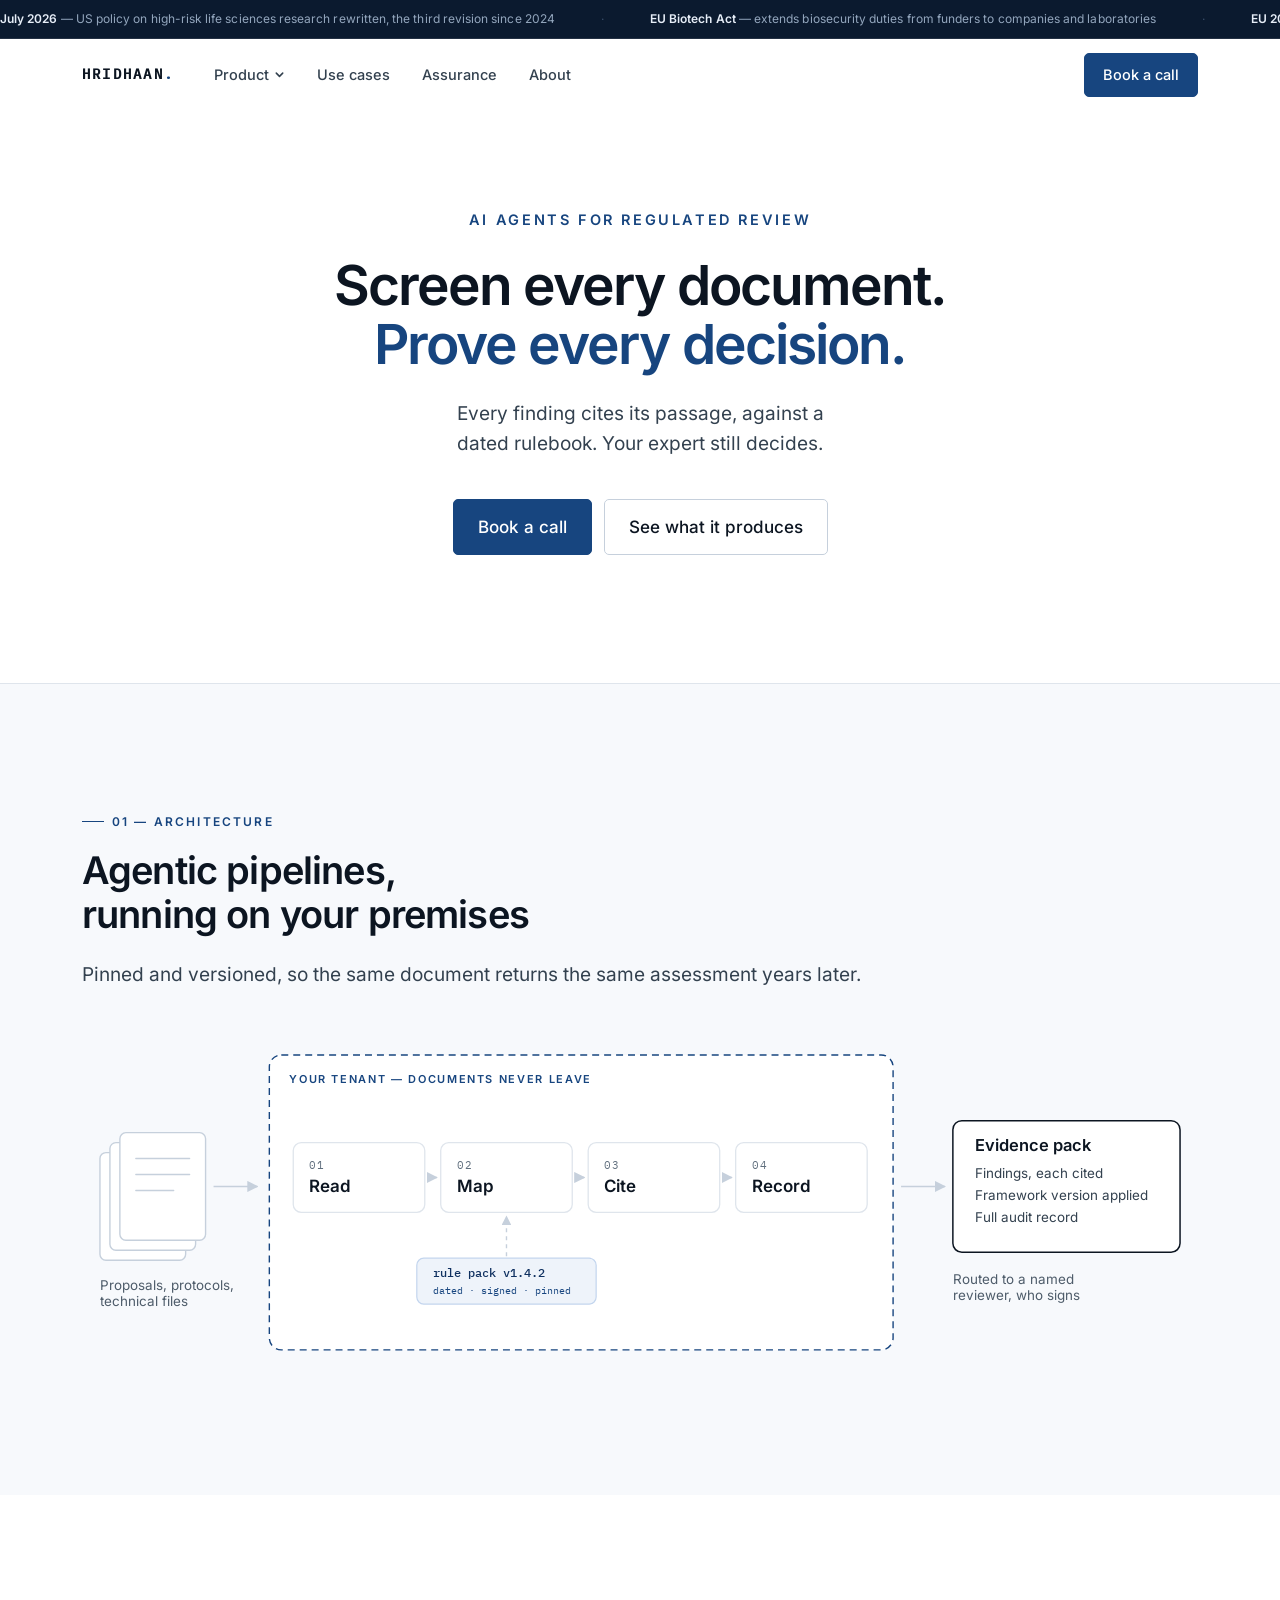
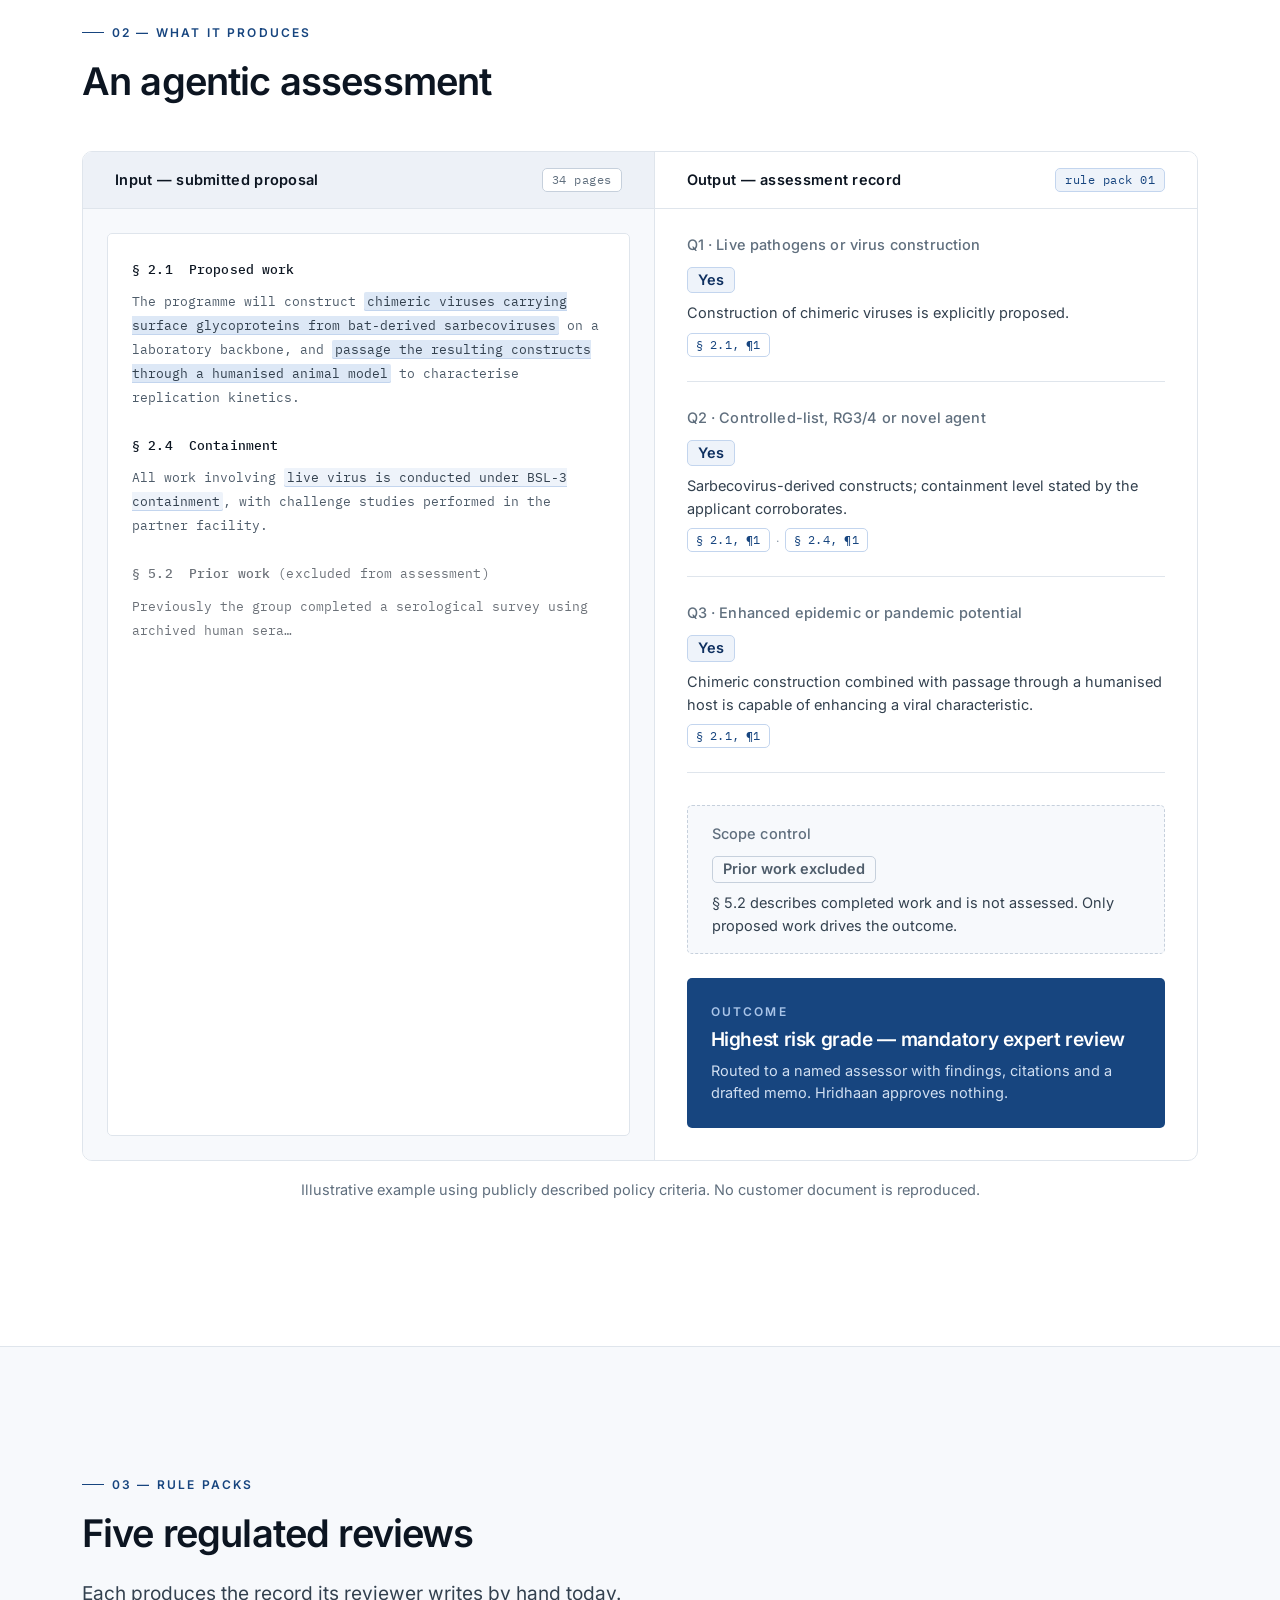
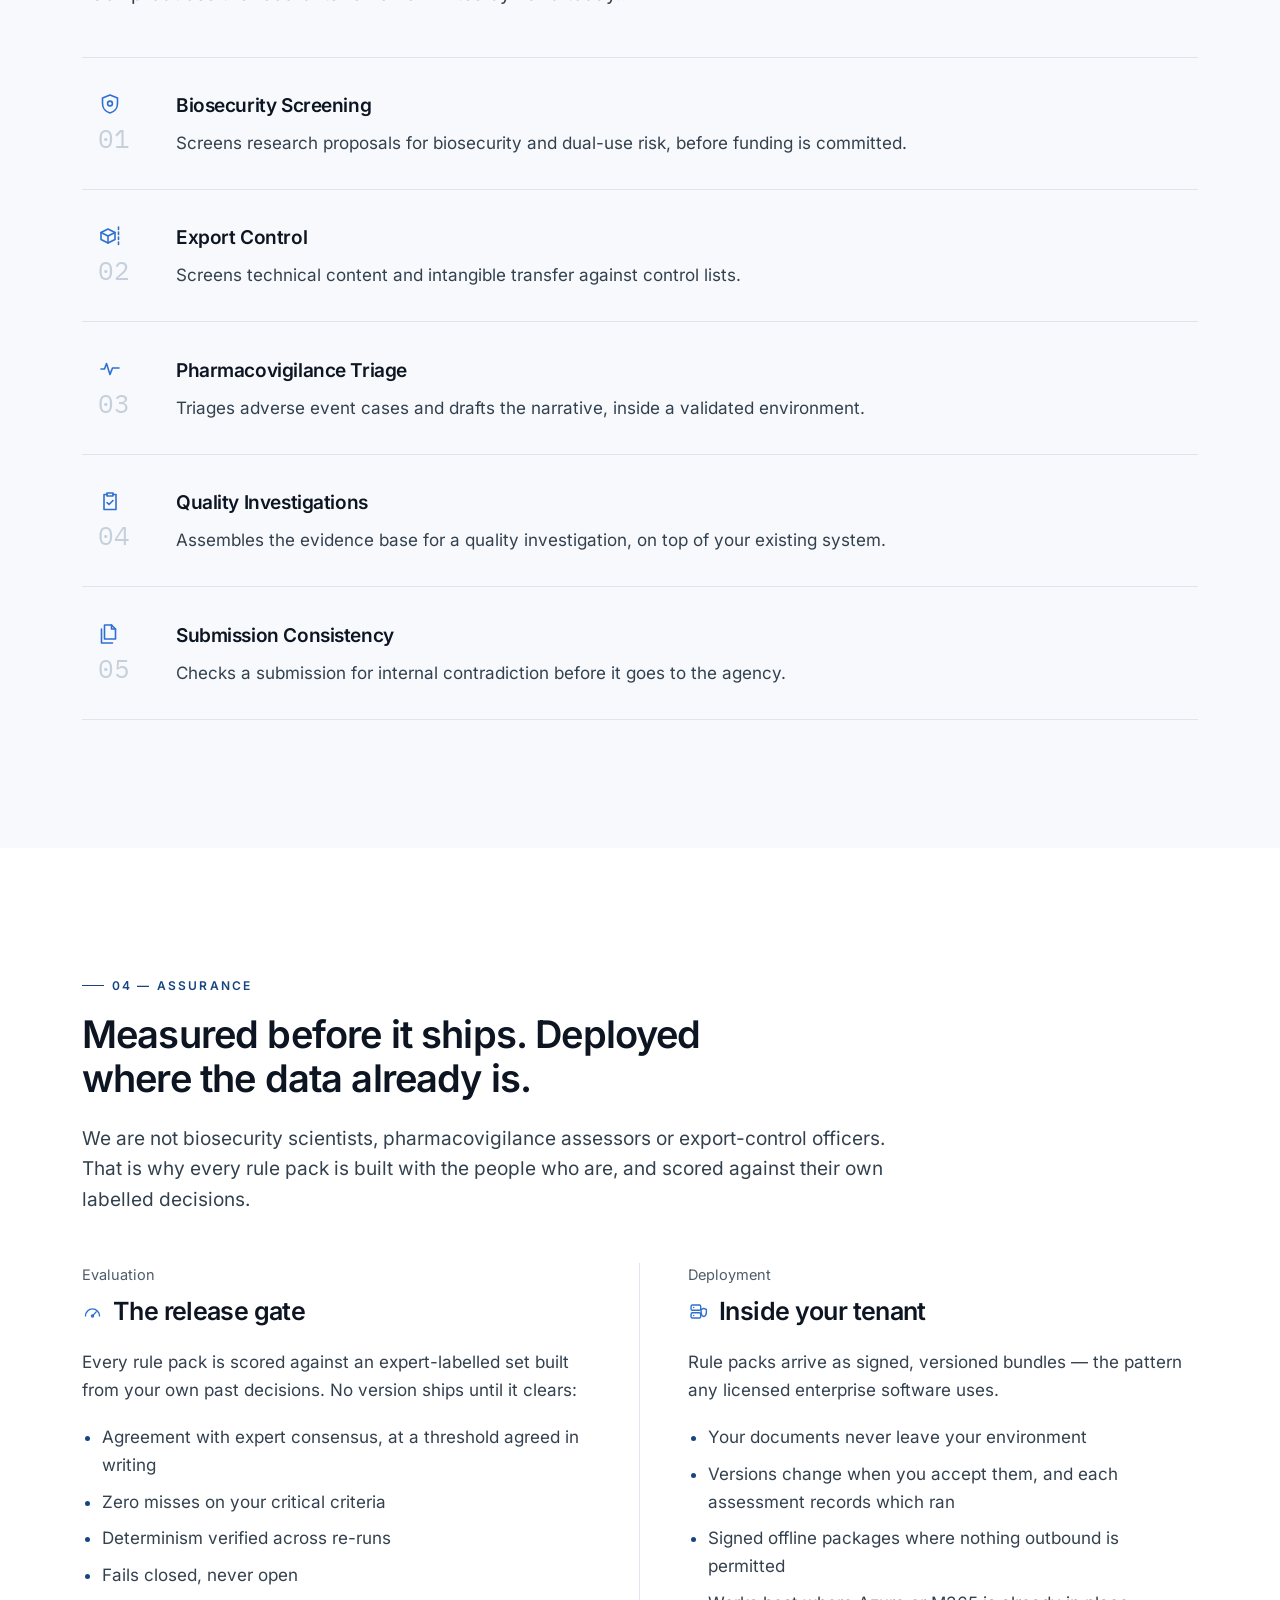
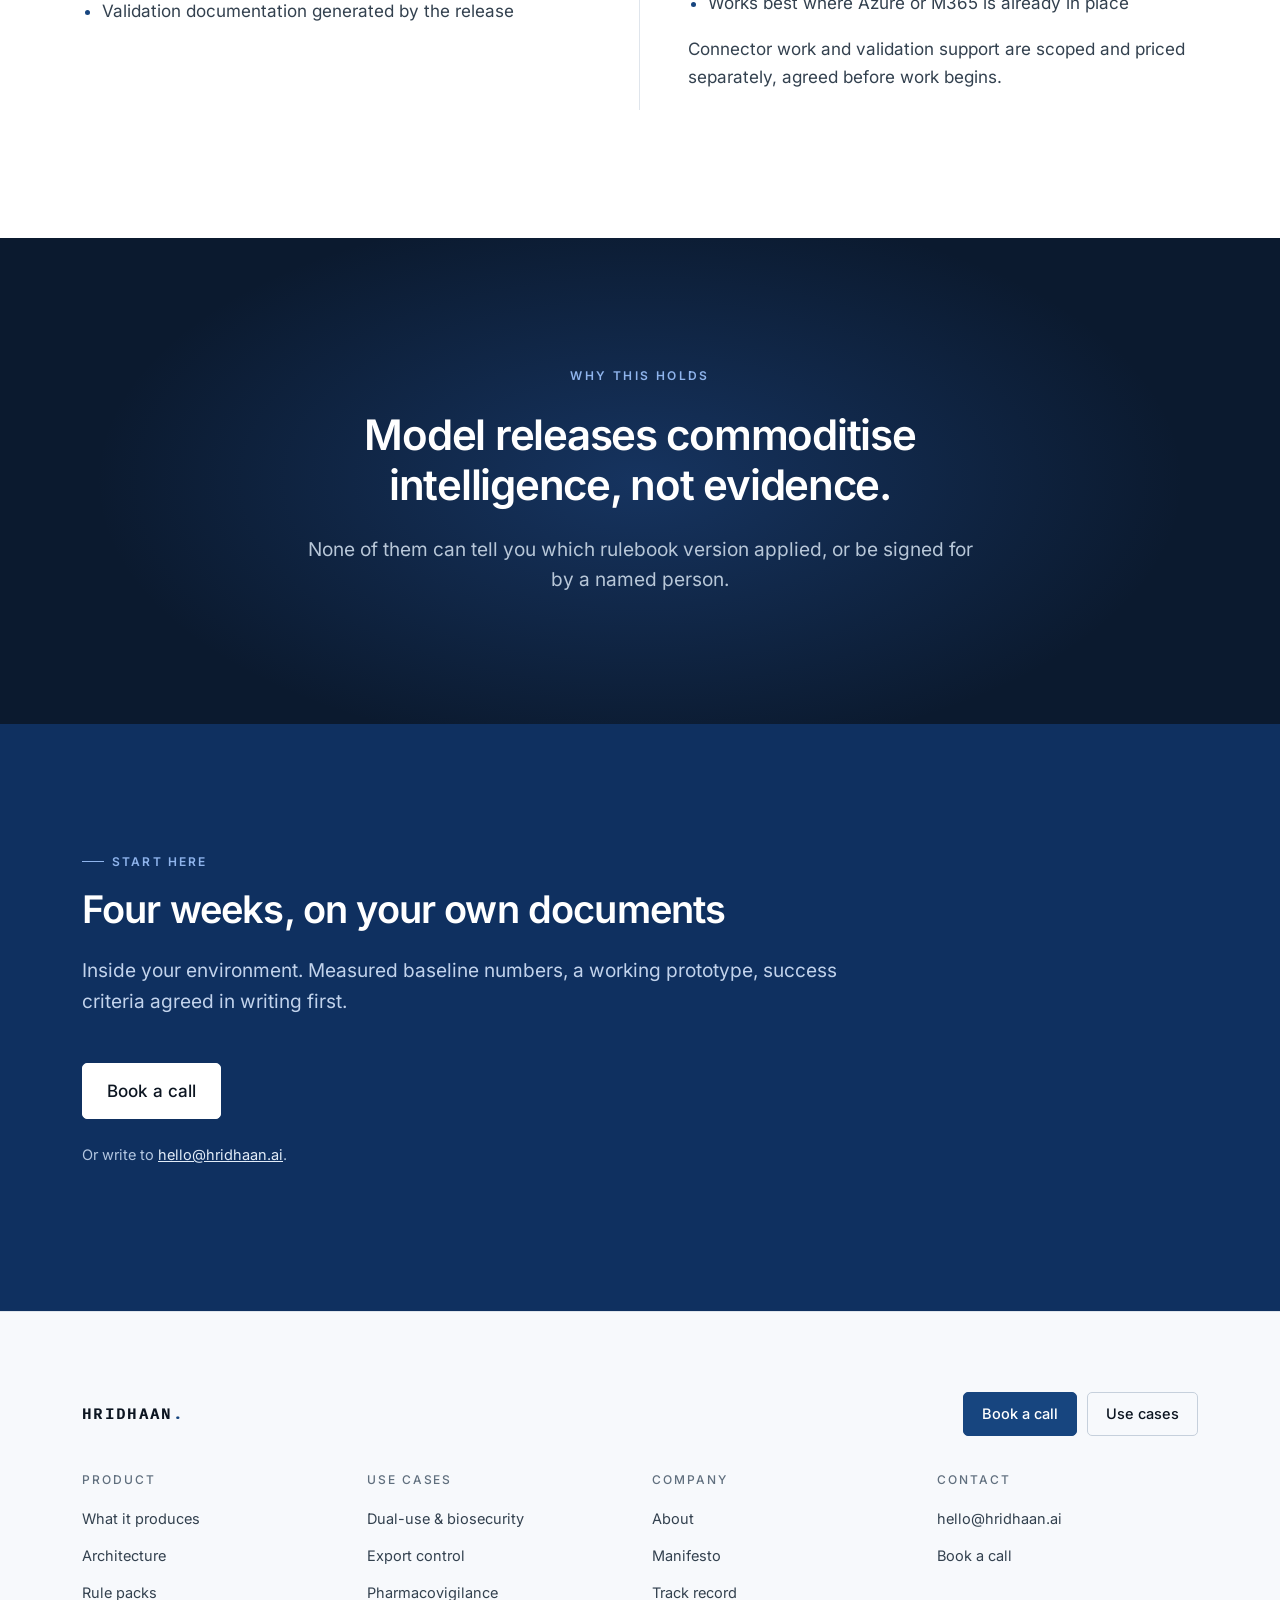
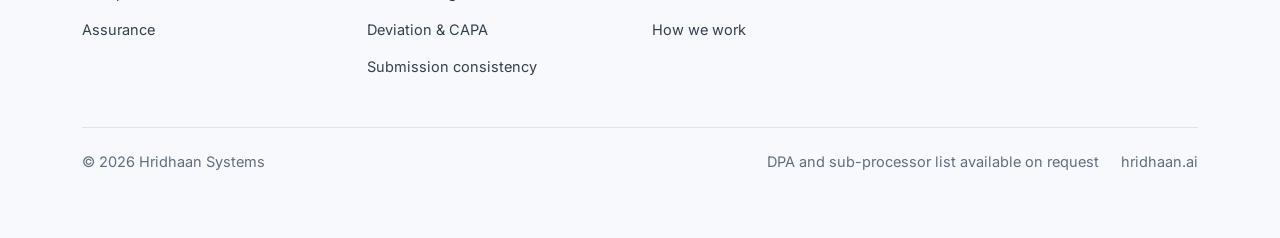
==== commit 8f498278: "Visual pass: product mock, pipeline diagram, type and spacing scales Presentation only. No copy, str" ====
--- a/index.html
+++ b/index.html
@@ -98,11 +98,11 @@
     <p class="lede">Pinned and versioned, so the same document returns the same assessment years later.</p>
 
     <figure class="arch">
-      <svg viewBox="0 0 1120 400" role="img" aria-labelledby="arch-t">
+      <svg class="arch-wide" viewBox="0 36 1120 330" role="img" aria-labelledby="arch-t">
         <title id="arch-t">Documents enter the pipeline inside your tenant, are mapped to a dated rule pack, and leave as a cited evidence pack routed to a named reviewer.</title>
         <defs>
           <marker id="ah" viewBox="0 0 10 10" refX="9" refY="5" markerWidth="7" markerHeight="7" orient="auto">
-            <path d="M0 0 L10 5 L0 10 z" fill="#c9d1cf"/>
+            <path d="M0 0 L10 5 L0 10 z" fill="currentColor"/>
           </marker>
         </defs>
 
@@ -168,6 +168,79 @@
           <text class="lbl" x="874" y="298">reviewer, who signs</text>
         </g>
       </svg>
+
+      <!-- Narrow viewports: the same pipeline, stacked, so nothing shrinks. -->
+      <svg class="arch-tall" viewBox="0 0 340 870" role="img" aria-labelledby="arch-t2">
+        <title id="arch-t2">Documents enter the pipeline inside your tenant, are mapped to a dated rule pack, and leave as a cited evidence pack routed to a named reviewer.</title>
+        <defs>
+          <marker id="ah2" viewBox="0 0 10 10" refX="9" refY="5" markerWidth="7" markerHeight="7" orient="auto">
+            <path d="M0 0 L10 5 L0 10 z" fill="currentColor"/>
+          </marker>
+        </defs>
+
+        <g class="a-in">
+          <g class="doc-in">
+            <rect x="126" y="40" width="78" height="96" rx="6"/>
+            <rect x="134" y="32" width="78" height="96" rx="6"/>
+            <rect x="142" y="24" width="78" height="96" rx="6"/>
+            <line x1="156" y1="48" x2="206" y2="48"/>
+            <line x1="156" y1="64" x2="206" y2="64"/>
+            <line x1="156" y1="80" x2="188" y2="80"/>
+          </g>
+          <text class="lbl mid" x="170" y="154">Proposals, protocols,</text>
+          <text class="lbl mid" x="170" y="170">technical files</text>
+        </g>
+
+        <line class="flow" x1="170" y1="184" x2="170" y2="208" marker-end="url(#ah2)"/>
+
+        <g class="a-tenant">
+          <rect class="tenant" x="16" y="216" width="308" height="432" rx="12"/>
+          <text class="tenant-lbl sm" x="28" y="242">YOUR TENANT — DOCUMENTS NEVER LEAVE</text>
+        </g>
+
+        <g class="a-s">
+          <rect class="stepbox" x="64" y="264" width="210" height="60" rx="8"/>
+          <text class="st-n" x="80" y="288">01</text><text class="st-t" x="80" y="311">Read</text>
+        </g>
+        <line class="flow" x1="88" y1="324" x2="88" y2="344" marker-end="url(#ah2)"/>
+
+        <g class="a-s">
+          <rect class="stepbox" x="64" y="346" width="210" height="60" rx="8"/>
+          <text class="st-n" x="80" y="370">02</text><text class="st-t" x="80" y="393">Map</text>
+        </g>
+
+        <g class="a-chip">
+          <line class="dash" x1="192" y1="406" x2="192" y2="424"/>
+          <rect class="chip" x="110" y="424" width="164" height="42" rx="7"/>
+          <text class="chip-t" x="126" y="442">rule pack  v1.4.2</text>
+          <text class="chip-s sm" x="126" y="458">dated · signed · pinned</text>
+        </g>
+
+        <line class="flow" x1="88" y1="406" x2="88" y2="482" marker-end="url(#ah2)"/>
+
+        <g class="a-s">
+          <rect class="stepbox" x="64" y="484" width="210" height="60" rx="8"/>
+          <text class="st-n" x="80" y="508">03</text><text class="st-t" x="80" y="531">Cite</text>
+        </g>
+        <line class="flow" x1="88" y1="544" x2="88" y2="564" marker-end="url(#ah2)"/>
+
+        <g class="a-s">
+          <rect class="stepbox" x="64" y="566" width="210" height="60" rx="8"/>
+          <text class="st-n" x="80" y="590">04</text><text class="st-t" x="80" y="613">Record</text>
+        </g>
+
+        <line class="flow" x1="170" y1="648" x2="170" y2="674" marker-end="url(#ah2)"/>
+
+        <g class="a-out">
+          <rect class="out" x="40" y="684" width="260" height="122" rx="9"/>
+          <text class="out-h" x="60" y="712">Evidence pack</text>
+          <text class="out-l" x="60" y="738">Findings, each cited</text>
+          <text class="out-l" x="60" y="760">Framework version applied</text>
+          <text class="out-l" x="60" y="782">Full audit record</text>
+          <text class="lbl" x="40" y="834">Routed to a named</text>
+          <text class="lbl" x="40" y="850">reviewer, who signs</text>
+        </g>
+      </svg>
     </figure>
   </div>
 </section>
@@ -177,57 +250,81 @@
   <div class="wrap">
     <div class="eyebrow">02 — What it produces</div>
     <h2 class="sec">An agentic assessment</h2>
-    <div class="example">
-      <div>
-        <div class="ex-h"><span>Input — submitted proposal</span><span>34 pages</span></div>
+    <div class="example" id="mock">
+      <div class="ex-panel is-input">
+        <div class="ex-h">
+          <span class="ex-h-t">Input — submitted proposal</span>
+          <span class="ex-chip">34 pages</span>
+        </div>
         <div class="doc">
-          <span class="sec-lbl">§ 2.1 &nbsp;Proposed work</span>
-          The programme will construct <mark class="hot">chimeric viruses carrying surface glycoproteins from
-          bat-derived sarbecoviruses</mark> on a laboratory backbone, and <mark class="hot">passage the resulting
-          constructs through a humanised animal model</mark> to characterise replication kinetics.
-
-          <span class="sec-lbl">§ 2.4 &nbsp;Containment</span>
-          All work involving <mark>live virus is conducted under BSL-3 containment</mark>, with challenge
-          studies performed in the partner facility.
-
-          <span class="sec-lbl">§ 5.2 &nbsp;Prior work <em style="color:var(--ink-4);font-weight:400;">(excluded from assessment)</em></span>
-          Previously the group completed a serological survey using archived human sera…
-        </div>
-      </div>
-      <div>
-        <div class="ex-h"><span>Output — assessment record</span><span>rule pack 01</span></div>
-
-        <div class="out-item hit">
-          <div class="q">Q1 · Live pathogens or virus construction</div>
-          <div class="a">Yes</div>
-          <p class="why">Construction of chimeric viruses is explicitly proposed.</p>
-          <div class="src">§ 2.1, ¶1</div>
-        </div>
-
-        <div class="out-item hit">
-          <div class="q">Q2 · Controlled-list, RG3/4 or novel agent</div>
-          <div class="a">Yes</div>
-          <p class="why">Sarbecovirus-derived constructs; containment level stated by the applicant corroborates.</p>
-          <div class="src">§ 2.1, ¶1 · § 2.4, ¶1</div>
-        </div>
-
-        <div class="out-item hot">
-          <div class="q">Q3 · Enhanced epidemic or pandemic potential</div>
-          <div class="a">Yes</div>
-          <p class="why">Chimeric construction combined with passage through a humanised host is capable of enhancing a viral characteristic.</p>
-          <div class="src">§ 2.1, ¶1</div>
-        </div>
-
-        <div class="out-item">
-          <div class="q">Scope control</div>
-          <div class="a">Prior work excluded</div>
-          <p class="why">§ 5.2 describes completed work and is not assessed. Only proposed work drives the outcome.</p>
-        </div>
-
-        <div class="verdict">
-          <div class="lbl">Outcome</div>
-          <div class="val">Highest risk grade — mandatory expert review</div>
-          <p class="note">Routed to a named assessor with findings, citations and a drafted memo. Hridhaan approves nothing.</p>
+          <p class="doc-sec">
+            <span class="sec-lbl">§ 2.1 &nbsp;Proposed work</span>
+            The programme will construct <mark class="hot" id="p-2-1-a">chimeric viruses carrying surface glycoproteins from
+            bat-derived sarbecoviruses</mark> on a laboratory backbone, and <mark class="hot" id="p-2-1-b">passage the resulting
+            constructs through a humanised animal model</mark> to characterise replication kinetics.
+          </p>
+
+          <p class="doc-sec">
+            <span class="sec-lbl">§ 2.4 &nbsp;Containment</span>
+            All work involving <mark id="p-2-4">live virus is conducted under BSL-3 containment</mark>, with challenge
+            studies performed in the partner facility.
+          </p>
+
+          <p class="doc-sec excluded">
+            <span class="sec-lbl">§ 5.2 &nbsp;Prior work <em>(excluded from assessment)</em></span>
+            Previously the group completed a serological survey using archived human sera…
+          </p>
+        </div>
+      </div>
+
+      <div class="ex-panel is-output">
+        <div class="ex-h">
+          <span class="ex-h-t">Output — assessment record</span>
+          <span class="ex-chip ver">rule pack 01</span>
+        </div>
+        <div class="ex-body">
+
+          <div class="out-item">
+            <div class="q">Q1 · Live pathogens or virus construction</div>
+            <div class="a">Yes</div>
+            <p class="why">Construction of chimeric viruses is explicitly proposed.</p>
+            <div class="src">
+              <button class="cite" type="button" aria-pressed="false" data-cite="p-2-1-a">§ 2.1, ¶1</button>
+            </div>
+          </div>
+
+          <div class="out-item">
+            <div class="q">Q2 · Controlled-list, RG3/4 or novel agent</div>
+            <div class="a">Yes</div>
+            <p class="why">Sarbecovirus-derived constructs; containment level stated by the applicant corroborates.</p>
+            <div class="src">
+              <button class="cite" type="button" aria-pressed="false" data-cite="p-2-1-a">§ 2.1, ¶1</button>
+              <span class="sep" aria-hidden="true">·</span>
+              <button class="cite" type="button" aria-pressed="false" data-cite="p-2-4">§ 2.4, ¶1</button>
+            </div>
+          </div>
+
+          <div class="out-item">
+            <div class="q">Q3 · Enhanced epidemic or pandemic potential</div>
+            <div class="a">Yes</div>
+            <p class="why">Chimeric construction combined with passage through a humanised host is capable of enhancing a viral characteristic.</p>
+            <div class="src">
+              <button class="cite" type="button" aria-pressed="false" data-cite="p-2-1-a p-2-1-b">§ 2.1, ¶1</button>
+            </div>
+          </div>
+
+          <div class="out-item scope">
+            <div class="q">Scope control</div>
+            <div class="a">Prior work excluded</div>
+            <p class="why">§ 5.2 describes completed work and is not assessed. Only proposed work drives the outcome.</p>
+          </div>
+
+          <div class="verdict">
+            <div class="lbl">Outcome</div>
+            <div class="val">Highest risk grade — mandatory expert review</div>
+            <p class="note">Routed to a named assessor with findings, citations and a drafted memo. Hridhaan approves nothing.</p>
+          </div>
+
         </div>
       </div>
     </div>
@@ -246,7 +343,7 @@
         <div class="idx"><svg class="ic" viewBox="0 0 24 24" aria-hidden="true"><path d="M12 3 4.5 6v5.5c0 4.4 3.1 8.3 7.5 9.5 4.4-1.2 7.5-5.1 7.5-9.5V6z"/><circle cx="12" cy="11.5" r="2.4"/></svg><span>01</span></div>
         <div>
           <h3>Biosecurity Screening</h3>
-          <p style="font-size:15.5px;margin:0;">Screens research proposals for biosecurity and dual-use risk, before funding is committed.</p>
+          <p class="pack-d">Screens research proposals for biosecurity and dual-use risk, before funding is committed.</p>
         </div>
       </a>
 
@@ -254,7 +351,7 @@
         <div class="idx"><svg class="ic" viewBox="0 0 24 24" aria-hidden="true"><path d="M3 8.5 10 5l7 3.5-7 3.5z"/><path d="M3 8.5v7L10 19l7-3.5v-7"/><path d="M10 12v7"/><path d="M20.5 3v18" stroke-dasharray="2.5 2.5"/></svg><span>02</span></div>
         <div>
           <h3>Export Control</h3>
-          <p style="font-size:15.5px;margin:0;">Screens technical content and intangible transfer against control lists.</p>
+          <p class="pack-d">Screens technical content and intangible transfer against control lists.</p>
         </div>
       </a>
 
@@ -262,7 +359,7 @@
         <div class="idx"><svg class="ic" viewBox="0 0 24 24" aria-hidden="true"><path d="M3 12h3.5l2-5.5 3.5 11 2.5-6.5H21"/></svg><span>03</span></div>
         <div>
           <h3>Pharmacovigilance Triage</h3>
-          <p style="font-size:15.5px;margin:0;">Triages adverse event cases and drafts the narrative, inside a validated environment.</p>
+          <p class="pack-d">Triages adverse event cases and drafts the narrative, inside a validated environment.</p>
         </div>
       </a>
 
@@ -270,7 +367,7 @@
         <div class="idx"><svg class="ic" viewBox="0 0 24 24" aria-hidden="true"><path d="M9 4h6v3H9z"/><path d="M15 5.5h3v15H6v-15h3"/><path d="M9 13.5l2 2 4-4"/></svg><span>04</span></div>
         <div>
           <h3>Quality Investigations</h3>
-          <p style="font-size:15.5px;margin:0;">Assembles the evidence base for a quality investigation, on top of your existing system.</p>
+          <p class="pack-d">Assembles the evidence base for a quality investigation, on top of your existing system.</p>
         </div>
       </a>
 
@@ -278,7 +375,7 @@
         <div class="idx"><svg class="ic" viewBox="0 0 24 24" aria-hidden="true"><path d="M6.5 3h7l4 4v10h-11z"/><path d="M13.5 3v4h4"/><path d="M3.5 7v14h11"/></svg><span>05</span></div>
         <div>
           <h3>Submission Consistency</h3>
-          <p style="font-size:15.5px;margin:0;">Checks a submission for internal contradiction before it goes to the agency.</p>
+          <p class="pack-d">Checks a submission for internal contradiction before it goes to the agency.</p>
         </div>
       </a>
     </div>
@@ -319,7 +416,7 @@
           <li>Signed offline packages where nothing outbound is permitted</li>
           <li>Works best where Azure or M365 is already in place</li>
         </ul>
-        <p style="margin-top:16px;font-size:15px;color:var(--ink-3);">
+        <p class="note-sm">
           Connector work and validation support are scoped and priced separately, agreed before work begins.
         </p>
       </div>
@@ -339,11 +436,11 @@
 <!-- ── CTA ───────────────────────────────────────────────────────────── -->
 <section class="cta">
   <div class="wrap">
-    <div class="eyebrow" style="color:#8fb4ec;">Start here</div>
+    <div class="eyebrow">Start here</div>
     <h2>Four weeks, on your own documents</h2>
     <p>Inside your environment. Measured baseline numbers, a working prototype, success criteria agreed in writing first.</p>
     <a class="btn lg" href="mailto:hello@hridhaan.ai?subject=Hridhaan%20assessment%20engagement">Book a call</a>
-    <p class="terms">Or write to <a href="mailto:hello@hridhaan.ai" style="color:#d3e0f2;text-decoration:underline;">hello@hridhaan.ai</a>.</p>
+    <p class="terms">Or write to <a href="mailto:hello@hridhaan.ai">hello@hridhaan.ai</a>.</p>
   </div>
 </section>
 
@@ -428,6 +525,36 @@
   })();
 </script>
 
+
+<script>
+  /* Citation chips light the passage they cite, in the panel on the left. */
+  (function () {
+    var mock = document.getElementById('mock');
+    if (!mock) return;
+    var chips = [].slice.call(mock.querySelectorAll('button.cite'));
+    var marks = [].slice.call(mock.querySelectorAll('.doc mark'));
+    chips.forEach(function (chip) {
+      chip.addEventListener('click', function () {
+        var on = chip.getAttribute('aria-pressed') !== 'true';
+        chips.forEach(function (c) { c.setAttribute('aria-pressed', 'false'); });
+        marks.forEach(function (m) { m.classList.remove('lit'); });
+        if (!on) return;
+        chip.setAttribute('aria-pressed', 'true');
+        var ids = chip.getAttribute('data-cite').split(' ');
+        ids.forEach(function (id) {
+          var m = document.getElementById(id);
+          if (m) m.classList.add('lit');
+        });
+        /* stacked layout: bring the passage into view */
+        if (window.matchMedia('(max-width: 900px)').matches) {
+          var first = document.getElementById(ids[0]);
+          var calm = window.matchMedia('(prefers-reduced-motion: reduce)').matches;
+          if (first) first.scrollIntoView({ block: 'center', behavior: calm ? 'auto' : 'smooth' });
+        }
+      });
+    });
+  })();
+</script>
 
 <script>
   (function () {
--- a/styles.css
+++ b/styles.css
@@ -101,10 +101,12 @@
    ========================================================================== */
 
 :root {
-  --ink:        #0c1521;
-  --ink-2:      #33414f;
-  --ink-3:      #62717f;
-  --ink-4:      #8a97a5;
+  /* ink ladder — every step clears WCAG AA (4.5:1) on paper and paper-2 */
+  --ink:        #0c1521;   /* 18.3:1 */
+  --ink-2:      #33414f;   /* 10.5:1 */
+  --ink-3:      #4e5c6a;   /*  6.9:1 */
+  --ink-4:      #606f7e;   /*  5.2:1 — muted, still legible */
+  --ink-5:      #8a97a5;   /* non-text only: rules, icon strokes, dividers */
 
   --paper:      #ffffff;
   --paper-2:    #f7f9fc;
@@ -120,9 +122,48 @@
   --amber:      #a15c12;
   --amber-lt:   #fbf2e6;
 
+  /* soft accent tints — highlights and fills, never saturated */
+  --accent-t1:  #eef3fa;   /* passage highlight, resting */
+  --accent-t2:  #dde8f6;   /* passage highlight, emphasised */
+  --accent-t3:  #c3d5ee;   /* hairline on a tint */
+
   --max:        1180px;
   --sans:       "Inter", -apple-system, BlinkMacSystemFont, "Segoe UI", Roboto, sans-serif;
   --mono:       "IBM Plex Mono", ui-monospace, SFMono-Regular, Menlo, monospace;
+
+  /* ── Spacing: one 8px scale, no ad-hoc values ───────────────────────── */
+  --s1:   8px;
+  --s2:  16px;
+  --s3:  24px;
+  --s4:  32px;
+  --s5:  40px;
+  --s6:  48px;
+  --s7:  64px;
+  --s8:  80px;
+  --s9:  96px;
+  --s10:128px;
+
+  /* ── Type scale ─────────────────────────────────────────
+     Four body steps, two display steps. Nothing else.                    */
+  --t-xs:   12px;     /* eyebrows, chips, version strings, legal */
+  --t-sm:   14.5px;   /* UI, captions, secondary copy */
+  --t-base: 17px;     /* body */
+  --t-md:   19px;     /* lede, sub-headings */
+  --t-lg:   25px;     /* section sub-heads */
+  --t-h2:   clamp(28px, 3.4vw, 38px);
+  --t-h1:   clamp(31px, 4.4vw, 55px);
+  /* the one exception: the document facsimile, set in mono, where a smaller
+     size is the point — it has to read as a page, not as web copy */
+  --t-doc:  13px;
+
+  --lh:     1.65;
+
+  /* ── Radius: one value, one small value for chips ───────────────────── */
+  --r:      10px;
+  --r-sm:    5px;
+
+  /* ── Measure ────────────────────────────────────────────────────────── */
+  --measure: 68ch;   /* ~65–75 characters at body size */
 }
 
 * { box-sizing: border-box; }
@@ -132,8 +173,8 @@
 body {
   margin: 0;
   font-family: var(--sans);
-  font-size: 17px;
-  line-height: 1.62;
+  font-size: var(--t-base);
+  line-height: var(--lh);
   color: var(--ink-2);
   background: var(--paper);
   -webkit-font-smoothing: antialiased;
@@ -145,10 +186,40 @@
 a:hover { text-decoration: underline; }
 strong { color: var(--ink); font-weight: 600; }
 ul { margin: 0 0 1.1em; padding-left: 1.15em; }
-li { margin-bottom: 0.5em; }
+li { margin-bottom: 0.5em; line-height: var(--lh); }
 li::marker { color: var(--accent); }
 
-.wrap { max-width: var(--max); margin: 0 auto; padding: 0 28px; }
+/* ── Measure ─────────────────────────────────────────────────────────────
+   Running text is capped at ~65–75 characters. Applied to the prose
+   elements rather than the container, so grids and chrome are unaffected. */
+section p,
+section li,
+.page-head p,
+.uc p {
+  max-width: var(--measure);
+}
+/* text already living inside a narrow column needs no second cap */
+.split p, .split li,
+.uc-side p, .uc-side li,
+.card p, .pack p,
+.out-item p, .verdict p,
+.cta p, footer p { max-width: none; }
+
+.wrap { max-width: var(--max); margin: 0 auto; padding: 0 var(--s4); }
+
+/* ── Focus ───────────────────────────────────────────────────────────────
+   Visible on every interactive element, never removed. */
+a:focus-visible,
+button:focus-visible,
+[tabindex]:focus-visible {
+  outline: 2px solid var(--accent-br);
+  outline-offset: 3px;
+  border-radius: 3px;
+}
+.cta a:focus-visible,
+.statement a:focus-visible,
+.manifesto a:focus-visible,
+.ticker a:focus-visible { outline-color: #8fb4ec; }
 
 /* ── Nav ─────────────────────────────────────────────────────────────── */
 .nav {
@@ -159,7 +230,7 @@
   transition: border-color .2s ease;
 }
 .nav.scrolled { border-bottom-color: var(--rule); }
-.nav .wrap { display: flex; align-items: center; gap: 34px; height: 68px; }
+.nav .wrap { display: flex; align-items: center; gap: var(--s4); height: 72px; }
 
 .brand {
   font-family: var(--mono);
@@ -173,16 +244,16 @@
 .brand:hover { text-decoration: none; }
 .brand .dot { color: var(--accent); }
 
-.nav-links { display: flex; gap: 28px; margin-left: 8px; }
+.nav-links { display: flex; gap: var(--s4); margin-left: var(--s1); }
 .nav-links a {
-  font-size: 14.5px; font-weight: 500; color: var(--ink-2);
+  font-size: var(--t-sm); font-weight: 500; color: var(--ink-2);
 }
 .nav-links a:hover { color: var(--accent); text-decoration: none; }
 .nav-spacer { flex: 1; }
 
 .btn {
   display: inline-block;
-  font-size: 14.5px; font-weight: 500;
+  font-size: var(--t-sm); font-weight: 500;
   padding: 9px 18px;
   border-radius: 5px;
   border: 1px solid var(--accent);
@@ -194,34 +265,35 @@
 .btn:hover { background: var(--accent-dk); border-color: var(--accent-dk); text-decoration: none; }
 .btn.ghost { background: transparent; color: var(--ink); border-color: var(--rule-2); }
 .btn.ghost:hover { background: var(--paper-2); border-color: var(--ink-3); }
-.btn.lg { font-size: 16px; padding: 13px 26px; }
+.btn.lg { font-size: var(--t-base); padding: 13px var(--s3); }
 
 /* ── Section furniture ───────────────────────────────────────────────── */
-section { padding: 92px 0; border-top: 1px solid var(--rule); }
+section { padding: var(--s10) 0; border-top: 1px solid var(--rule); }
 section.tint { background: var(--paper-2); }
 section.plain { border-top: none; }
 
 .eyebrow {
-  font-family: var(--mono);
-  font-size: 11.5px;
+  font-family: var(--sans);
+  font-size: var(--t-xs);
+  font-weight: 600;
   letter-spacing: 0.18em;
   text-transform: uppercase;
   color: var(--accent);
-  margin-bottom: 16px;
-  display: flex; align-items: center; gap: 10px;
+  margin-bottom: var(--s2);
+  display: flex; align-items: center; gap: var(--s1);
 }
 .eyebrow::before {
   content: ""; width: 22px; height: 1px; background: var(--accent); display: block;
 }
 
 h2.sec {
-  font-size: clamp(28px, 3.4vw, 38px);
+  font-size: var(--t-h2);
   line-height: 1.16;
   max-width: 30ch;
   text-wrap: balance;
-  margin-bottom: 18px;
-}
-.lede { font-size: 19px; color: var(--ink-2); max-width: 62ch; }
+  margin-bottom: var(--s3);
+}
+.lede { font-size: var(--t-md); line-height: 1.6; color: var(--ink-2); max-width: var(--measure); }
 
 /* ── Hero ────────────────────────────────────────────────────────────── */
 .hero { padding: 84px 0 72px; border-top: none; }
@@ -258,9 +330,8 @@
 .mock {
   margin-top: 52px;
   border: 1px solid var(--rule);
-  border-radius: 10px;
+  border-radius: var(--r);
   background: var(--paper);
-  box-shadow: 0 1px 2px rgba(13,20,23,.04), 0 12px 32px -18px rgba(13,20,23,.18);
   overflow: hidden;
 }
 .mock-bar {
@@ -268,7 +339,7 @@
   padding: 11px 16px;
   border-bottom: 1px solid var(--rule);
   background: var(--paper-2);
-  font-family: var(--mono); font-size: 11.5px; color: var(--ink-3);
+  font-family: var(--sans); font-size: var(--t-sm); color: var(--ink-3);
   letter-spacing: 0.04em;
 }
 .mock-bar .dots { display: flex; gap: 5px; }
@@ -287,7 +358,7 @@
 .finding .crit { font-size: 14px; font-weight: 600; color: var(--ink); margin-bottom: 5px; }
 .finding .quote {
   font-size: 13.5px; color: var(--ink-2); font-style: italic;
-  background: var(--paper-2); border-radius: 4px; padding: 8px 11px; margin-bottom: 7px;
+  background: var(--paper-2); border-radius: var(--r-sm); padding: var(--s1) 11px; margin-bottom: 7px;
 }
 .finding .cite { font-family: var(--mono); font-size: 11px; color: var(--ink-4); }
 
@@ -303,20 +374,22 @@
 .mock-note { font-size: 12.5px; color: var(--ink-4); margin-top: 14px; text-align: center; }
 
 /* ── Cards ───────────────────────────────────────────────────────────── */
-.grid-3 { display: grid; grid-template-columns: repeat(3, 1fr); gap: 20px; margin-top: 42px; }
-.grid-2 { display: grid; grid-template-columns: repeat(2, 1fr); gap: 20px; margin-top: 42px; }
+.grid-3 { display: grid; grid-template-columns: repeat(3, 1fr); gap: var(--s3); margin-top: var(--s6); align-items: stretch; }
+.grid-2 { display: grid; grid-template-columns: repeat(2, 1fr); gap: var(--s3); margin-top: var(--s6); align-items: stretch; }
 
 .card {
   border: 1px solid var(--rule);
-  border-radius: 9px;
-  padding: 26px 24px;
+  border-radius: var(--r);
+  padding: var(--s4) var(--s3);
   background: var(--paper);
 }
-.card h3 { font-size: 17.5px; margin-bottom: 10px; }
-.card p { font-size: 15.5px; color: var(--ink-2); margin: 0; }
+.card h3 { font-size: var(--t-md); margin-bottom: var(--s1); }
+.card p { font-size: var(--t-base); color: var(--ink-2); margin: 0; }
+/* card kicker — the same treatment as a section eyebrow */
 .card .num {
-  font-family: var(--mono); font-size: 11.5px; letter-spacing: 0.14em;
-  color: var(--accent); margin-bottom: 14px; display: block;
+  font-family: var(--sans); font-weight: 600; font-size: var(--t-xs);
+  letter-spacing: 0.16em; text-transform: uppercase;
+  color: var(--accent); margin-bottom: var(--s2); display: block;
 }
 
 /* ── Pull quote ──────────────────────────────────────────────────────── */
@@ -325,7 +398,7 @@
   padding: 30px 34px;
   border-left: 3px solid var(--accent);
   background: var(--accent-lt);
-  border-radius: 0 8px 8px 0;
+  border-radius: 0 var(--r) var(--r) 0;
   font-size: 21px;
   line-height: 1.45;
   color: var(--ink);
@@ -344,8 +417,8 @@
   border-right: none;
   background: var(--paper);
 }
-.pipeline .step:first-child { border-radius: 9px 0 0 9px; }
-.pipeline .step:last-child { border-right: 1px solid var(--rule); border-radius: 0 9px 9px 0; }
+.pipeline .step:first-child { border-radius: var(--r) 0 0 var(--r); }
+.pipeline .step:last-child { border-right: 1px solid var(--rule); border-radius: 0 var(--r) var(--r) 0; }
 .pipeline .step::after {
   content: ""; position: absolute; top: 0; left: 0; right: 0; height: 2px; background: var(--rule-2);
 }
@@ -362,12 +435,12 @@
 .pipeline p { font-size: 14px; color: var(--ink-2); margin: 0; line-height: 1.5; }
 
 /* ── Rule pack list ──────────────────────────────────────────────────── */
-.packs { margin-top: 44px; border-top: 1px solid var(--rule); }
+.packs { margin-top: var(--s6); border-top: 1px solid var(--rule); }
 .pack {
   display: grid;
   grid-template-columns: 54px 1fr;
-  gap: 26px;
-  padding: 26px 4px;
+  gap: var(--s3);
+  padding: var(--s4) var(--s2);
   border-bottom: 1px solid var(--rule);
   align-items: start;
   transition: background .15s ease;
@@ -377,15 +450,15 @@
 a.pack:hover { background: var(--paper-2); text-decoration: none; }
 a.pack:hover h3 { color: var(--accent); }
 .pack .idx { font-family: var(--mono); font-size: 26px; color: var(--rule-2); line-height: 1; padding-top: 2px; }
-.pack h3 { font-size: 19px; margin-bottom: 8px; }
+.pack h3 { font-size: var(--t-md); margin-bottom: var(--s1); }
 .pack .badge {
   display: inline-block; font-family: var(--mono); font-size: 10px; letter-spacing: 0.14em;
-  text-transform: uppercase; padding: 3px 8px; border-radius: 3px; margin-bottom: 10px;
+  text-transform: uppercase; padding: 4px 8px; border-radius: var(--r-sm); margin-bottom: 10px;
   background: var(--accent-lt); color: var(--accent-dk);
 }
 .pack .badge.warm { background: var(--amber-lt); color: var(--amber); }
 .pack .badge.mute { background: var(--paper-3); color: var(--ink-3); border: 1px solid var(--rule-2); }
-.pack .produces { font-size: 15.5px; color: var(--ink-2); }
+.pack .produces { font-size: var(--t-base); color: var(--ink-2); }
 .pack .produces .lbl {
   font-family: var(--mono); font-size: 10.5px; letter-spacing: 0.14em; text-transform: uppercase;
   color: var(--ink-4); display: block; margin-bottom: 6px;
@@ -407,14 +480,17 @@
   color: #d3e0f2;
   border-top: none;
 }
-.cta h2 { color: #fff; font-size: clamp(26px, 3.2vw, 36px); line-height: 1.16; max-width: 28ch; text-wrap: balance; margin-bottom: 18px; }
-.cta p { font-size: 18px; max-width: 66ch; color: #c2d3ec; }
-.cta .btn { background: #fff; border-color: #fff; color: var(--ink); margin-top: 18px; }
+.cta .eyebrow { color: #8fb4ec; }
+.cta .eyebrow::before { background: #8fb4ec; }
+.cta h2 { color: #fff; font-size: var(--t-h2); line-height: 1.16; max-width: 28ch; text-wrap: balance; margin-bottom: var(--s3); }
+.cta p { font-size: var(--t-md); max-width: var(--measure); color: #c2d3ec; }
+.cta .btn { background: #fff; border-color: #fff; color: var(--ink); margin-top: var(--s3); }
 .cta .btn:hover { background: var(--accent-lt); border-color: var(--accent-lt); }
-.cta .terms { margin-top: 24px; font-size: 14.5px; color: #9fb6d8; }
+.cta .terms { margin-top: var(--s3); font-size: var(--t-sm); color: #b3c6e0; }
+.cta .terms a { color: #e2ecf8; text-decoration: underline; }
 
 /* ── Footer ──────────────────────────────────────────────────────────── */
-footer { padding: 46px 0 54px; border-top: 1px solid var(--rule); background: var(--paper-2); }
+footer { padding: var(--s8) 0 var(--s7); border-top: 1px solid var(--rule); background: var(--paper-2); }
 .foot { display: flex; justify-content: space-between; align-items: flex-start; gap: 32px; flex-wrap: wrap; }
 .foot .brand { margin-bottom: 10px; display: block; }
 .foot p { font-size: 14px; color: var(--ink-3); margin: 0; max-width: 42ch; }
@@ -427,28 +503,28 @@
 }
 
 /* ── Interior pages ──────────────────────────────────────────────────── */
-.page-head { padding: 72px 0 52px; border-bottom: 1px solid var(--rule); }
-.page-head h1 { font-size: clamp(32px, 4.4vw, 48px); line-height: 1.08; max-width: 18ch; margin-bottom: 18px; }
-
-.uc { padding: 76px 0; border-bottom: 1px solid var(--rule); }
+.page-head { padding: var(--s9) 0 var(--s7); border-bottom: 1px solid var(--rule); }
+.page-head h1 { font-size: clamp(32px, 4.4vw, 48px); line-height: 1.08; max-width: 18ch; margin-bottom: var(--s3); }
+
+.uc { padding: var(--s9) 0; border-bottom: 1px solid var(--rule); }
 .uc:nth-child(even) { background: var(--paper-2); }
-.uc-head { display: flex; align-items: baseline; gap: 16px; flex-wrap: wrap; margin-bottom: 6px; }
-.uc-head .idx { font-family: var(--mono); font-size: 13px; color: var(--accent); letter-spacing: 0.14em; }
-.uc h2 { font-size: clamp(25px, 3vw, 33px); line-height: 1.15; margin-bottom: 14px; max-width: 28ch; text-wrap: balance; }
-.uc .intro { font-size: 18.5px; max-width: 64ch; color: var(--ink-2); }
-.uc-cols { display: grid; grid-template-columns: 1.25fr 1fr; gap: 44px; margin-top: 34px; }
+.uc-head { display: flex; align-items: baseline; gap: var(--s2); flex-wrap: wrap; margin-bottom: var(--s1); }
+.uc-head .idx { font-family: var(--mono); font-size: var(--t-xs); color: var(--accent); letter-spacing: 0.14em; }
+.uc h2 { font-size: clamp(25px, 3vw, 33px); line-height: 1.15; margin-bottom: var(--s2); max-width: 28ch; text-wrap: balance; }
+.uc .intro { font-size: var(--t-md); line-height: 1.6; max-width: var(--measure); color: var(--ink-2); }
+.uc-cols { display: grid; grid-template-columns: 1.25fr 1fr; gap: var(--s6); margin-top: var(--s5); }
 .uc-cols h4 {
-  font-family: var(--mono); font-size: 11px; letter-spacing: 0.16em; text-transform: uppercase;
-  color: var(--ink-4); margin-bottom: 14px; font-weight: 500;
-}
-.uc-side .box { border: 1px solid var(--rule); border-radius: 8px; padding: 20px 22px; background: var(--paper); margin-bottom: 16px; }
+  font-family: var(--sans); font-weight: 600; font-size: var(--t-xs); letter-spacing: 0.16em; text-transform: uppercase;
+  color: var(--ink-4); margin-bottom: var(--s2);
+}
+.uc-side .box { border: 1px solid var(--rule); border-radius: var(--r); padding: var(--s3); background: var(--paper); margin-bottom: var(--s2); }
 .uc-side .box:last-child { margin-bottom: 0; }
-.uc-side .box p { margin: 0; font-size: 15.5px; }
+.uc-side .box p { margin: 0; font-size: var(--t-sm); }
 .uc-side .box .out { color: var(--ink); font-weight: 500; }
 
-.stub { padding: 110px 0 130px; text-align: center; }
-.stub h1 { font-size: clamp(30px, 4vw, 42px); margin-bottom: 18px; }
-.stub p { font-size: 18px; max-width: 52ch; margin: 0 auto 1.1em; }
+.stub { padding: var(--s10) 0; text-align: center; }
+.stub h1 { font-size: clamp(30px, 4vw, 42px); margin-bottom: var(--s3); }
+.stub p { font-size: var(--t-md); max-width: 52ch; margin: 0 auto 1.1em; }
 
 /* ── Responsive ──────────────────────────────────────────────────────── */
 @media (max-width: 900px) {
@@ -461,7 +537,7 @@
   .compare > div:first-child { border-right: none; border-bottom: 1px solid var(--rule); }
   .pack { grid-template-columns: 40px 1fr; }
   .pack .produces { grid-column: 2; }
-  .uc-cols { grid-template-columns: 1fr; gap: 28px; }
+  .uc-cols { grid-template-columns: 1fr; gap: var(--s5); }
   .nav .wrap { flex-wrap: wrap; height: auto; padding-top: 13px; padding-bottom: 11px; gap: 10px 18px; }
   .nav-links {
     order: 3; width: 100%; gap: 20px;
@@ -472,43 +548,222 @@
   .nav-links a { white-space: nowrap; }
   .nav-spacer { display: none; }
   .brand { flex: 1; }
-  section { padding: 68px 0; }
+  section { padding: var(--s8) 0; }
+  .hero-c { padding: var(--s8) 0; }
 }
 @media (max-width: 560px) {
   body { font-size: 16px; }
-  .wrap { padding: 0 20px; }
+  .wrap { padding: 0 var(--s2); }
   .pipeline { grid-template-columns: 1fr; }
   .hero .sub { font-size: 18px; }
 }
 
-/* ── Worked example ──────────────────────────────────────────────────── */
-.example { display: grid; grid-template-columns: 1fr 1fr; gap: 0; margin-top: 44px;
-  border: 1px solid var(--rule); border-radius: 10px; overflow: hidden; background: var(--paper); }
-.example > div { padding: 26px 28px 30px; }
-.example > div:first-child { border-right: 1px solid var(--rule); background: var(--paper-2); }
-.ex-h { font-family: var(--mono); font-size: 10.5px; letter-spacing: 0.16em; text-transform: uppercase;
-  color: var(--ink-4); margin-bottom: 16px; display: flex; justify-content: space-between; gap: 12px; }
-.doc { font-size: 14.5px; line-height: 1.72; color: var(--ink-2); }
-.doc .sec-lbl { font-family: var(--mono); font-size: 11px; color: var(--ink-4); display: block; margin: 16px 0 5px; }
-.doc .sec-lbl:first-child { margin-top: 0; }
-.doc mark { background: #fdf0dc; color: var(--ink); padding: 1px 2px; border-radius: 2px;
-  box-shadow: inset 0 -1px 0 #e8c99a; }
-.doc mark.hot { background: #fbe2e2; box-shadow: inset 0 -1px 0 #e8b0b0; }
-
-.out-item { border-left: 2px solid var(--rule-2); padding-left: 15px; margin-bottom: 18px; }
-.out-item:last-child { margin-bottom: 0; }
-.out-item.hit { border-left-color: var(--amber); }
-.out-item.hot { border-left-color: #b03636; }
-.out-item .q { font-family: var(--mono); font-size: 11px; color: var(--ink-4); margin-bottom: 3px; }
-.out-item .a { font-size: 15px; font-weight: 600; color: var(--ink); margin-bottom: 4px; }
-.out-item .why { font-size: 13.5px; color: var(--ink-2); margin: 0; }
-.out-item .src { font-family: var(--mono); font-size: 10.5px; color: var(--ink-4); margin-top: 4px; }
-
-.verdict { margin-top: 22px; padding: 16px 18px; border-radius: 7px; background: #fbe9e9; border: 1px solid #f0cccc; }
-.verdict .lbl { font-family: var(--mono); font-size: 10.5px; letter-spacing: 0.14em;
-  text-transform: uppercase; color: #8f2f2f; margin-bottom: 6px; }
-.verdict .val { font-size: 19px; font-weight: 600; color: #7d2020; letter-spacing: -0.02em; }
-.verdict .note { font-size: 13.5px; color: var(--ink-2); margin: 7px 0 0; }
+/* ══ Product mock — section 02 ═══════════════════════════════════════════
+   Two panels reading as a real interface: the submitted document on the
+   left, the assessment record it produced on the right. Built in HTML and
+   CSS so it inherits the type scale and stays sharp at any density. */
+
+.example {
+  display: grid;
+  grid-template-columns: minmax(0, 1.05fr) minmax(0, 1fr);
+  gap: 0;
+  margin-top: var(--s6);
+  border: 1px solid var(--rule);
+  border-radius: var(--r);
+  overflow: hidden;
+  background: var(--paper);
+}
+.ex-panel { display: flex; flex-direction: column; min-width: 0; }
+.ex-panel + .ex-panel { border-left: 1px solid var(--rule); }
+.ex-panel.is-input { background: var(--paper-2); }
+
+/* ── Header strips ───────────────────────────────────────────────────── */
+.ex-h {
+  display: flex; align-items: center; justify-content: space-between;
+  gap: var(--s2);
+  padding: var(--s2) var(--s4);
+  border-bottom: 1px solid var(--rule);
+  background: var(--paper);
+}
+.ex-panel.is-input .ex-h { background: var(--paper-3); }
+.ex-h-t {
+  font-size: var(--t-sm);
+  font-weight: 600;
+  letter-spacing: 0.02em;
+  color: var(--ink);
+}
+/* page count / rule pack version — monospace, the only place it belongs */
+.ex-chip {
+  flex: none;
+  font-family: var(--mono);
+  font-size: var(--t-xs);
+  line-height: 1;
+  letter-spacing: 0.04em;
+  color: var(--ink-4);
+  padding: 5px 9px;
+  border: 1px solid var(--rule-2);
+  border-radius: var(--r-sm);
+  background: var(--paper);
+  white-space: nowrap;
+}
+.ex-chip.ver { color: var(--accent); border-color: var(--accent-t3); background: var(--accent-t1); }
+
+/* ── Left panel: the document ────────────────────────────────────────── */
+/* the document sits as a page inside the panel, the way a viewer shows it */
+.doc {
+  flex: 1;
+  margin: var(--s3);
+  padding: var(--s3);
+  background: var(--paper);
+  border: 1px solid var(--rule);
+  border-radius: var(--r-sm);
+  font-family: var(--mono);
+  font-size: var(--t-doc);
+  line-height: 1.85;
+  color: var(--ink-3);
+  max-width: none;
+}
+.doc-sec { margin: 0 0 var(--s3); max-width: none; }
+.doc-sec:last-child { margin-bottom: 0; }
+.doc .sec-lbl {
+  display: block;
+  font-weight: 500;
+  color: var(--ink);
+  margin-bottom: var(--s1);
+  letter-spacing: 0.01em;
+}
+.doc .sec-lbl em { font-style: normal; font-weight: 400; color: var(--ink-4); }
+
+/* § 5.2 is out of scope — shown, but visibly set aside.
+   The darker base colour is what lets the opacity drop this far and still
+   clear AA (4.8:1 against the page); fading --ink-3 would not. */
+.doc-sec.excluded { color: var(--ink); opacity: 0.6; }
+.doc-sec.excluded .sec-lbl,
+.doc-sec.excluded .sec-lbl em { color: inherit; }
+
+/* flagged passages — a soft tint of the accent, never a saturated fill */
+.doc mark {
+  background: var(--accent-t1);
+  color: var(--ink-2);
+  padding: 1px 3px;
+  border-radius: 2px;
+  box-shadow: inset 0 -1px 0 var(--accent-t3);
+  scroll-margin: var(--s8) 0;
+}
+.doc mark.hot { background: var(--accent-t2); }
+/* lit by a citation chip */
+.doc mark.lit {
+  background: var(--accent);
+  color: #fff;
+  box-shadow: inset 0 -1px 0 var(--accent-dk);
+}
+
+/* ── Right panel: the assessment record ──────────────────────────────── */
+.ex-body { flex: 1; padding: var(--s3) var(--s4) var(--s4); display: flex; flex-direction: column; }
+
+.out-item {
+  padding: 0 0 var(--s3);
+  margin-bottom: var(--s3);
+  border-bottom: 1px solid var(--rule);
+}
+.out-item .q {
+  font-size: var(--t-sm);
+  font-weight: 500;
+  color: var(--ink-4);
+  margin-bottom: var(--s1);
+  letter-spacing: 0.01em;
+}
+/* verdict chip */
+.out-item .a {
+  display: inline-block;
+  font-size: var(--t-sm);
+  font-weight: 600;
+  line-height: 1;
+  color: var(--accent-dk);
+  background: var(--accent-t1);
+  border: 1px solid var(--accent-t3);
+  border-radius: var(--r-sm);
+  padding: 5px 10px;
+  margin-bottom: var(--s1);
+}
+.out-item .why {
+  font-size: var(--t-sm);
+  line-height: 1.6;
+  color: var(--ink-2);
+  margin: 0;
+  max-width: none;
+}
+.out-item .src { display: flex; flex-wrap: wrap; align-items: center; gap: 6px; margin-top: var(--s1); }
+.out-item .src .sep { color: var(--ink-5); font-size: var(--t-xs); }
+
+/* citation chip — monospace, bordered, and the one clickable thing here */
+.cite {
+  font-family: var(--mono);
+  font-size: var(--t-xs);
+  line-height: 1;
+  letter-spacing: 0.02em;
+  color: var(--accent);
+  background: var(--paper);
+  border: 1px solid var(--accent-t3);
+  border-radius: var(--r-sm);
+  padding: 5px 8px;
+  white-space: nowrap;
+}
+button.cite { cursor: pointer; font-family: var(--mono); }
+button.cite:hover { background: var(--accent-t1); border-color: var(--accent); }
+button.cite[aria-pressed="true"] { background: var(--accent); border-color: var(--accent); color: #fff; }
+
+/* scope control — separated from the findings above it */
+.out-item.scope {
+  margin-top: var(--s1);
+  padding: var(--s2) var(--s3);
+  border: 1px dashed var(--rule-2);
+  border-radius: var(--r-sm);
+  background: var(--paper-2);
+}
+.out-item.scope .a {
+  background: transparent;
+  border-color: var(--rule-2);
+  color: var(--ink-3);
+}
+
+/* outcome bar — accent-filled, the single loudest element on the page */
+.verdict {
+  margin-top: auto;
+  padding: var(--s3);
+  border-radius: var(--r-sm);
+  background: var(--accent);
+  color: #fff;
+}
+.verdict .lbl {
+  font-size: var(--t-xs); font-weight: 600;
+  letter-spacing: 0.18em; text-transform: uppercase;
+  color: #a9c4e8; margin-bottom: 6px;
+}
+.verdict .val {
+  font-size: var(--t-md); font-weight: 600; line-height: 1.25;
+  color: #fff; letter-spacing: -0.02em;
+}
+.verdict .note {
+  font-size: var(--t-sm); line-height: 1.55;
+  color: #cfdef1; margin: var(--s1) 0 0; max-width: none;
+}
+
+.mock-note {
+  font-size: var(--t-sm);
+  color: var(--ink-4);
+  margin-top: var(--s2);
+  text-align: center;
+  max-width: none;
+}
+
+@media (max-width: 900px) {
+  .example { grid-template-columns: 1fr; }
+  .ex-panel + .ex-panel { border-left: none; border-top: 1px solid var(--rule); }
+  .ex-h { padding: var(--s2) var(--s3); }
+  .ex-body { padding: var(--s3); }
+  .doc { margin: var(--s2); padding: var(--s3) var(--s2); font-size: 13.5px; }
+}
 
 /* ── Release gate checklist ──────────────────────────────────────────── */
 .gate { margin-top: 42px; border: 1px solid var(--rule); border-radius: 10px; overflow: hidden; }
@@ -519,7 +774,7 @@
 .gate li { display: grid; grid-template-columns: 26px 1fr; gap: 12px; align-items: start;
   padding: 16px 24px; border-bottom: 1px solid var(--rule); font-size: 15.5px; margin: 0; }
 .gate li:last-child { border-bottom: none; }
-.gate li .tick { width: 18px; height: 18px; border-radius: 4px; background: var(--accent-lt);
+.gate li .tick { width: 18px; height: 18px; border-radius: var(--r-sm); background: var(--accent-lt);
   border: 1px solid #bacde8; position: relative; margin-top: 2px; }
 .gate li .tick::after { content: ""; position: absolute; left: 5px; top: 1px; width: 5px; height: 10px;
   border: solid var(--accent); border-width: 0 2px 2px 0; transform: rotate(42deg); }
@@ -538,10 +793,10 @@
 .vs td.us { color: var(--ink-2); background: var(--accent-lt); width: 37%; }
 
 /* ── Stat row ────────────────────────────────────────────────────────── */
-.stats { display: grid; grid-template-columns: repeat(3, 1fr); gap: 20px; margin-top: 40px; }
-.stats > div { border-top: 2px solid var(--accent); padding-top: 16px; }
+.stats { display: grid; grid-template-columns: repeat(3, 1fr); gap: var(--s3); margin-top: var(--s6); }
+.stats > div { border-top: 2px solid var(--accent); padding-top: var(--s2); }
 .stats .fig { font-size: 30px; font-weight: 600; color: var(--ink); letter-spacing: -0.03em; line-height: 1.1; }
-.stats .cap { font-size: 14.5px; color: var(--ink-2); margin-top: 7px; }
+.stats .cap { font-size: var(--t-sm); color: var(--ink-2); margin-top: var(--s1); }
 
 @media (max-width: 900px) {
   .example { grid-template-columns: 1fr; }
@@ -559,17 +814,24 @@
 
 /* ── Honest status note ──────────────────────────────────────────────── */
 .status-note {
-  margin-top: 26px;
-  padding: 16px 20px;
+  margin-top: var(--s3);
+  padding: var(--s2) var(--s3);
   border: 1px solid var(--rule);
   border-left: 3px solid var(--ink-4);
-  border-radius: 0 7px 7px 0;
+  border-radius: 0 var(--r) var(--r) 0;
   background: var(--paper-2);
-  font-size: 15.5px;
+  font-size: var(--t-base);
   color: var(--ink-2);
-  max-width: 78ch;
+  max-width: var(--measure);
 }
 .status-note b { color: var(--ink); }
+.status-note.accent { border-left-color: var(--accent); }
+.status-note.spaced, .lede.spaced { margin-top: var(--s5); }
+
+/* ── Small print that replaced inline overrides ──────────────────────── */
+.note-sm { margin-top: var(--s2); font-size: var(--t-sm); color: var(--ink-3); }
+.foot-hint { font-size: var(--t-sm); color: var(--ink-3); margin: var(--s2) 0 0; max-width: 30ch; }
+.pack-d { font-size: var(--t-base); margin: 0; }
 
 /* ── Regulatory ticker ───────────────────────────────────────────────── */
 .ticker {
@@ -580,7 +842,7 @@
 }
 .ticker .rail { display: flex; width: max-content; animation: tick 78s linear infinite; }
 .ticker .track { display: flex; align-items: center; gap: 46px; padding: 9px 23px 9px 0; white-space: nowrap; }
-.ticker .item { font-size: 12.3px; color: #93a6bd; letter-spacing: .005em; }
+.ticker .item { font-size: var(--t-xs); color: #93a6bd; letter-spacing: .005em; }
 .ticker .item b { color: #e6edf7; font-weight: 600; }
 .ticker .item::after { content: "·"; color: #3a4f6b; margin-left: 46px; }
 @keyframes tick { from { transform: translateX(0); } to { transform: translateX(-50%); } }
@@ -595,7 +857,7 @@
   background: #0b1a2f;
   color: #adbdd0;
   border-top: none;
-  padding: 108px 0 112px;
+  padding: var(--s10) 0;
   position: relative;
   overflow: hidden;
 }
@@ -619,7 +881,7 @@
   margin-bottom: 30px;
 }
 .manifesto .col { max-width: 68ch; }
-.manifesto p { font-size: 17.5px; line-height: 1.68; margin-bottom: 1.15em; }
+.manifesto p { font-size: var(--t-base); line-height: 1.68; margin-bottom: 1.15em; }
 .manifesto strong { color: #fff; font-weight: 600; }
 .manifesto .close {
   margin-top: 34px; padding-top: 24px;
@@ -629,24 +891,24 @@
 }
 
 /* ── Centred hero (v2) ───────────────────────────────────────────────── */
-.hero-c { padding: 96px 0 104px; border-top: none; text-align: center; }
+.hero-c { padding: var(--s9) 0 var(--s10); border-top: none; text-align: center; }
 .hero-c h1 {
-  font-size: clamp(31px, 4.4vw, 55px);
-  line-height: 1.1;
+  font-size: var(--t-h1);
+  line-height: 1.08;
   letter-spacing: -0.035em;
-  max-width: 36ch;
-  margin: 0 auto 28px;
+  max-width: 20ch;
+  margin: 0 auto var(--s3);
 }
 .hero-c h1 .lt { color: var(--accent); }
 .hero-c .sub {
-  font-size: 20.5px; line-height: 1.5; color: var(--ink-2);
-  max-width: 92ch; margin: 0 auto; text-wrap: balance;
-}
-.hero-c .hero-cta { justify-content: center; margin-top: 36px; }
+  font-size: var(--t-md); line-height: 1.6; color: var(--ink-2);
+  max-width: 58ch; margin: 0 auto; text-wrap: balance;
+}
+.hero-c .hero-cta { justify-content: center; margin-top: var(--s5); }
 .hero-c .tag {
-  font-family: var(--mono); font-size: clamp(13px, 1.35vw, 18px); font-weight: 500;
-  letter-spacing: 0.15em; text-transform: uppercase; color: var(--accent);
-  margin-bottom: 30px;
+  font-family: var(--sans); font-size: var(--t-sm); font-weight: 600;
+  letter-spacing: 0.18em; text-transform: uppercase; color: var(--accent);
+  margin-bottom: var(--s3);
 }
 
 /* ── Logo grid (awaiting customers) ──────────────────────────────────── */
@@ -666,7 +928,7 @@
 .figure-slot {
   margin-top: 46px;
   border: 1px solid var(--rule);
-  border-radius: 10px;
+  border-radius: var(--r);
   background:
     linear-gradient(var(--paper-2), var(--paper-2)),
     repeating-linear-gradient(45deg, var(--paper-3) 0 1px, transparent 1px 13px);
@@ -674,26 +936,26 @@
   min-height: 420px;
   display: flex; align-items: center; justify-content: center;
 }
-.figure-slot img { display: block; max-width: 100%; height: auto; border-radius: 10px; }
+.figure-slot img { display: block; max-width: 100%; height: auto; border-radius: var(--r); }
 .figure-slot .ph {
   font-family: var(--mono); font-size: 11.5px; letter-spacing: 0.16em;
   text-transform: uppercase; color: var(--ink-4);
 }
 
 /* ── Split section (two propositions) ────────────────────────────────── */
-.split { display: grid; grid-template-columns: 1fr 1fr; gap: 0; margin-top: 44px; }
-.split > div { padding: 6px 44px 0; }
+.split { display: grid; grid-template-columns: 1fr 1fr; gap: 0; margin-top: var(--s6); }
+.split > div { padding: 0 var(--s6); }
 .split > div:first-child { padding-left: 0; border-right: 1px solid var(--rule); }
 .split > div:last-child { padding-right: 0; }
-.split .kicker { font-size: 15px; color: var(--ink-3); margin-bottom: 4px; }
-.split h3 { font-size: 25px; letter-spacing: -0.025em; margin-bottom: 16px; }
-.split p { font-size: 16px; color: var(--ink-2); }
-.split ul { margin-top: 14px; }
-.split li { font-size: 15.5px; }
+.split .kicker { font-size: var(--t-sm); color: var(--ink-3); margin-bottom: 4px; }
+.split h3 { font-size: var(--t-lg); letter-spacing: -0.025em; margin-bottom: var(--s2); }
+.split p { font-size: var(--t-base); color: var(--ink-2); }
+.split ul { margin-top: var(--s2); }
+.split li { font-size: var(--t-base); }
 @media (max-width: 900px) {
-  .split { grid-template-columns: 1fr; gap: 34px; }
+  .split { grid-template-columns: 1fr; gap: var(--s5); }
   .split > div { padding: 0; }
-  .split > div:first-child { border-right: none; border-bottom: 1px solid var(--rule); padding-bottom: 30px; }
+  .split > div:first-child { border-right: none; border-bottom: 1px solid var(--rule); padding-bottom: var(--s5); }
 }
 
 /* ── Footer v2 ───────────────────────────────────────────────────────── */
@@ -701,25 +963,25 @@
   display: flex; align-items: center; justify-content: space-between;
   gap: 24px; flex-wrap: wrap; padding-bottom: 34px;
 }
-footer .foot-top .brand { font-size: 15px; }
+footer .foot-top .brand { font-size: var(--t-sm); }
 footer .foot-cta { display: flex; gap: 10px; flex-wrap: wrap; }
 footer .foot-cols {
   display: grid; grid-template-columns: repeat(4, 1fr); gap: 30px 24px;
   padding-bottom: 38px;
 }
 footer .foot-cols h4 {
-  font-family: var(--mono); font-size: 10.5px; letter-spacing: 0.16em;
+  font-family: var(--sans); font-weight: 600; font-size: var(--t-xs); letter-spacing: 0.16em;
   text-transform: uppercase; color: var(--ink-4); font-weight: 500;
   margin-bottom: 14px;
 }
 footer .foot-cols ul { list-style: none; margin: 0; padding: 0; }
 footer .foot-cols li { margin-bottom: 9px; }
-footer .foot-cols a { font-size: 14.5px; color: var(--ink-2); }
+footer .foot-cols a { font-size: var(--t-sm); color: var(--ink-2); }
 footer .foot-cols a:hover { color: var(--accent); text-decoration: none; }
 footer .foot-legal {
   display: flex; justify-content: space-between; gap: 18px; flex-wrap: wrap;
   padding-top: 22px; border-top: 1px solid var(--rule);
-  font-family: var(--mono); font-size: 11.5px; color: var(--ink-4);
+  font-family: var(--sans); font-size: var(--t-sm); color: var(--ink-4);
 }
 footer .foot-legal .set { display: flex; gap: 22px; flex-wrap: wrap; }
 footer .foot-legal a { color: var(--ink-4); }
@@ -742,7 +1004,7 @@
 /* ── Statement band ──────────────────────────────────────────────────── */
 .statement {
   background: #0b1a2f; color: #fff; border-top: none;
-  padding: 96px 0; position: relative; overflow: hidden;
+  padding: var(--s10) 0; position: relative; overflow: hidden;
 }
 .statement::after {
   content: ""; position: absolute; left: 50%; top: 50%;
@@ -753,23 +1015,23 @@
 }
 .statement .wrap { position: relative; z-index: 1; text-align: center; }
 .statement .mark {
-  font-family: var(--mono); font-size: 11.5px; letter-spacing: .2em;
-  text-transform: uppercase; color: #7ba6e8; margin-bottom: 26px;
+  font-family: var(--sans); font-weight: 600; font-size: var(--t-xs); letter-spacing: .2em;
+  text-transform: uppercase; color: #8fb4ec; margin-bottom: var(--s3);
 }
 .statement p.big {
   font-size: clamp(26px, 3.6vw, 42px); line-height: 1.2; letter-spacing: -.03em;
-  font-weight: 600; color: #fff; max-width: 22ch; margin: 0 auto 22px;
+  font-weight: 600; color: #fff; max-width: 22ch; margin: 0 auto var(--s3);
   text-wrap: balance;
 }
 .statement p.sub {
-  font-size: 17.5px; color: #adbdd0; max-width: 56ch; margin: 0 auto; line-height: 1.6;
+  font-size: var(--t-md); color: #b8c7d8; max-width: 56ch; margin: 0 auto; line-height: 1.6;
 }
 
 /* ── Product mega-menu ───────────────────────────────────────────────── */
 .has-menu { position: relative; display: flex; align-items: center; }
 .menu-trigger {
   display: inline-flex; align-items: center; gap: 5px;
-  font-family: var(--sans); font-size: 14.5px; font-weight: 500; color: var(--ink-2);
+  font-family: var(--sans); font-size: var(--t-sm); font-weight: 500; color: var(--ink-2);
   background: none; border: 0; padding: 0; cursor: pointer;
 }
 .menu-trigger:hover, .has-menu.open .menu-trigger { color: var(--accent); }
@@ -783,8 +1045,8 @@
 .menu-panel {
   position: absolute; top: calc(100% + 18px); left: -22px;
   width: 660px; max-width: calc(100vw - 40px);
-  background: var(--paper); border: 1px solid var(--rule); border-radius: 11px;
-  box-shadow: 0 2px 4px rgba(13,20,23,.04), 0 22px 48px -20px rgba(13,20,23,.26);
+  background: var(--paper); border: 1px solid var(--rule); border-radius: var(--r);
+  box-shadow: 0 1px 2px rgba(12,21,33,.04), 0 12px 28px -20px rgba(12,21,33,.20);
   padding: 16px; z-index: 60;
   display: grid; grid-template-columns: 1fr 1fr; gap: 2px;
   opacity: 0; visibility: hidden; transform: translateY(-6px);
@@ -794,56 +1056,86 @@
 .has-menu:hover .menu-panel { opacity: 1; visibility: visible; transform: translateY(0); }
 .menu-head {
   grid-column: 1 / -1;
-  font-family: var(--mono); font-size: 10px; letter-spacing: .17em; text-transform: uppercase;
+  font-family: var(--sans); font-weight: 600; font-size: var(--t-xs); letter-spacing: .17em; text-transform: uppercase;
   color: var(--ink-4); padding: 4px 10px 10px;
 }
-.mi { display: flex; gap: 11px; padding: 11px 10px; border-radius: 7px; align-items: flex-start; }
+.mi { display: flex; gap: 11px; padding: 11px 10px; border-radius: var(--r-sm); align-items: flex-start; }
 .mi:hover { background: var(--paper-2); text-decoration: none; }
 .mi-ic { flex: none; margin-top: 1px; }
 .mi-t { display: block; min-width: 0; }
-.mi-t b { display: flex; align-items: center; gap: 8px; font-size: 14.5px; font-weight: 600; color: var(--ink); margin-bottom: 2px; white-space: nowrap; }
+.mi-t b { display: flex; align-items: center; gap: 8px; font-size: var(--t-sm); font-weight: 600; color: var(--ink); margin-bottom: 2px; white-space: nowrap; }
 .mi-t b em {
-  font-style: normal; font-family: var(--mono); font-size: 9px; letter-spacing: .12em;
+  font-style: normal; font-family: var(--sans); font-weight: 600; font-size: 10px; letter-spacing: .12em;
   text-transform: uppercase; color: var(--ink-4); background: var(--paper-3);
   border: 1px solid var(--rule); border-radius: 3px; padding: 1px 5px; flex: none;
   margin-left: auto;
 }
-.mi-t span { display: block; font-size: 13px; line-height: 1.4; color: var(--ink-3); }
+.mi-t span { display: block; font-size: var(--t-xs); line-height: 1.5; color: var(--ink-3); }
 .mi.all {
   grid-column: 1 / -1; margin-top: 6px; padding-top: 13px;
   border-top: 1px solid var(--rule); border-radius: 0;
-  font-size: 13.5px; font-weight: 500; color: var(--accent);
+  font-size: var(--t-sm); font-weight: 500; color: var(--accent);
 }
 .mi.all:hover { background: transparent; color: var(--accent-dk); }
 
 @media (max-width: 900px) {
-  .menu-panel { position: static; width: 100%; grid-template-columns: 1fr;
-                box-shadow: none; margin-top: 10px; display: none; }
-  .has-menu { display: block; width: 100%; }
+  /* The trigger sits in the link row at its natural width; the panel drops
+     to a row of its own underneath. `display: contents` lets both be direct
+     children of the flex row so the panel can wrap without stretching the
+     trigger across it. */
+  .nav-links { flex-wrap: wrap; overflow: visible; row-gap: 0; }
+  .has-menu { display: contents; }
+  .menu-panel { position: static; width: 100%; flex-basis: 100%;
+                grid-template-columns: 1fr; box-shadow: none;
+                margin: var(--s1) 0 var(--s1); display: none;
+                opacity: 1; visibility: visible; transform: none; }
   .has-menu.open .menu-panel { display: grid; }
   .has-menu:hover .menu-panel { display: none; }
   .has-menu.open:hover .menu-panel { display: grid; }
 }
 
-/* ── Architecture diagram ────────────────────────────────────────────── */
-.arch { margin: 46px 0 0; overflow-x: auto; }
-.arch svg { display: block; width: 100%; min-width: 860px; height: auto; font-family: var(--sans); }
+/* ══ Architecture diagram — section 01 ═══════════════════════════════════
+   Inline SVG so it inherits the palette and scales with the type. Two
+   arrangements of the same pipeline: wide, and stacked for narrow screens.
+   No fixed pixel width and no horizontal scroll at any size. */
+
+.arch { margin: var(--s6) 0 0; }
+.arch svg {
+  display: block;
+  width: 100%;
+  height: auto;
+  font-family: var(--sans);
+  color: var(--rule-2);          /* arrowheads pick this up via currentColor */
+}
+.arch .arch-wide { max-width: 1120px; margin: 0 auto; }
+.arch .arch-tall { display: none; max-width: 380px; margin: 0 auto; }
+
 .arch .doc-in rect { fill: var(--paper); stroke: var(--rule-2); stroke-width: 1.4; }
 .arch .doc-in line { stroke: var(--rule-2); stroke-width: 1.4; stroke-linecap: round; }
 .arch .flow { stroke: var(--rule-2); stroke-width: 1.6; }
 .arch .dash { stroke: var(--rule-2); stroke-width: 1.4; stroke-dasharray: 4 4; }
-.arch .tenant { fill: #fbfcfc; stroke: var(--accent); stroke-width: 1.4; stroke-dasharray: 7 5; }
-.arch .tenant-lbl { font-family: var(--mono); font-size: 11px; letter-spacing: .15em; fill: var(--accent); }
+.arch .tenant { fill: var(--paper); stroke: var(--accent); stroke-width: 1.4; stroke-dasharray: 7 5; }
+.arch .tenant-lbl { font-size: 11px; font-weight: 600; letter-spacing: .15em; fill: var(--accent); }
+.arch .tenant-lbl.sm { font-size: 10.5px; letter-spacing: .12em; }
 .arch .stepbox { fill: var(--paper); stroke: var(--rule); stroke-width: 1.3; }
 .arch .st-n { font-family: var(--mono); font-size: 11px; fill: var(--ink-4); letter-spacing: .1em; }
 .arch .st-t { font-size: 17px; font-weight: 600; fill: var(--ink); }
-.arch .chip { fill: var(--accent-lt); stroke: #bacde8; stroke-width: 1.2; }
+.arch .chip { fill: var(--accent-t1); stroke: var(--accent-t3); stroke-width: 1.2; }
 .arch .chip-t { font-family: var(--mono); font-size: 12.5px; fill: var(--accent-dk); font-weight: 500; }
 .arch .chip-s { font-family: var(--mono); font-size: 10.5px; fill: var(--accent); }
+.arch .chip-s.sm { font-size: 10px; }
 .arch .out { fill: var(--paper); stroke: var(--ink); stroke-width: 1.5; }
 .arch .out-h { font-size: 16.5px; font-weight: 600; fill: var(--ink); }
 .arch .out-l { font-size: 13.5px; fill: var(--ink-2); }
 .arch .lbl { font-size: 13.5px; fill: var(--ink-3); }
+.arch .lbl.mid { text-anchor: middle; }
+
+/* Below the point where the wide arrangement would start shrinking its own
+   labels, swap to the stacked one rather than scaling the type down. */
+@media (max-width: 900px) {
+  .arch .arch-wide { display: none; }
+  .arch .arch-tall { display: block; }
+}
 
 /* ══ Motion ══════════════════════════════════════════════════════════════
    Hand-rolled: no animation library, so the page keeps making zero
@@ -882,31 +1174,16 @@
 .js .hero-c .sub      { animation-delay: .28s; }
 .js .hero-c .hero-cta { animation-delay: .40s; }
 
-/* the diagram assembles in the order the pipeline runs */
-.js .arch svg > g,
-.js .arch svg > line { opacity: 0; transition: opacity .5s ease; }
-.js .arch.in svg > g,
-.js .arch.in svg > line { opacity: 1; }
-.js .arch.in .a-in      { transition-delay: .05s; }
-.js .arch.in .f1        { transition-delay: .18s; }
-.js .arch.in .a-tenant  { transition-delay: .26s; }
-.js .arch.in .s1        { transition-delay: .38s; }
-.js .arch.in .f2        { transition-delay: .48s; }
-.js .arch.in .s2        { transition-delay: .56s; }
-.js .arch.in .a-chip    { transition-delay: .66s; }
-.js .arch.in .f3        { transition-delay: .74s; }
-.js .arch.in .s3        { transition-delay: .82s; }
-.js .arch.in .f4        { transition-delay: .90s; }
-.js .arch.in .s4        { transition-delay: .98s; }
-.js .arch.in .f5        { transition-delay: 1.10s; }
-.js .arch.in .a-out     { transition-delay: 1.20s; }
+/* The diagram does not animate — it is a reference drawing, not a reveal. */
 
 /* interaction */
-.pack { transition: background .18s ease, transform .18s ease; }
-a.pack:hover { transform: translateX(3px); }
+.pack { transition: background .18s ease; }
+a.pack:hover { transform: none; }
 .card { transition: border-color .2s ease, transform .2s ease, box-shadow .2s ease; }
 .card:hover { border-color: var(--rule-2); transform: translateY(-2px);
-              box-shadow: 0 10px 26px -18px rgba(13,20,23,.3); }
+              box-shadow: 0 6px 18px -14px rgba(12,21,33,.22); }
+button.cite { transition: background .15s ease, border-color .15s ease, color .15s ease; }
+.doc mark { transition: background .15s ease, color .15s ease; }
 .btn { transition: background .15s ease, border-color .15s ease, transform .15s ease; }
 .btn:active { transform: translateY(1px); }
 .ic { transition: stroke .18s ease; }
@@ -916,9 +1193,11 @@
   .js .hero-c .tag, .js .hero-c h1, .js .hero-c .sub, .js .hero-c .hero-cta {
     opacity: 1; animation: none;
   }
-  .js .arch svg > g, .js .arch svg > line { opacity: 1; transition: none; }
   a.pack:hover, .card:hover { transform: none; }
+  html { scroll-behavior: auto; }
+  .btn, .card, .pack, .ic, .menu-panel, .menu-trigger .chev,
+  button.cite, .doc mark { transition: none !important; }
 }
 
 /* anchored targets clear the sticky nav */
-[id] { scroll-margin-top: 92px; }
+[id] { scroll-margin-top: var(--s9); }
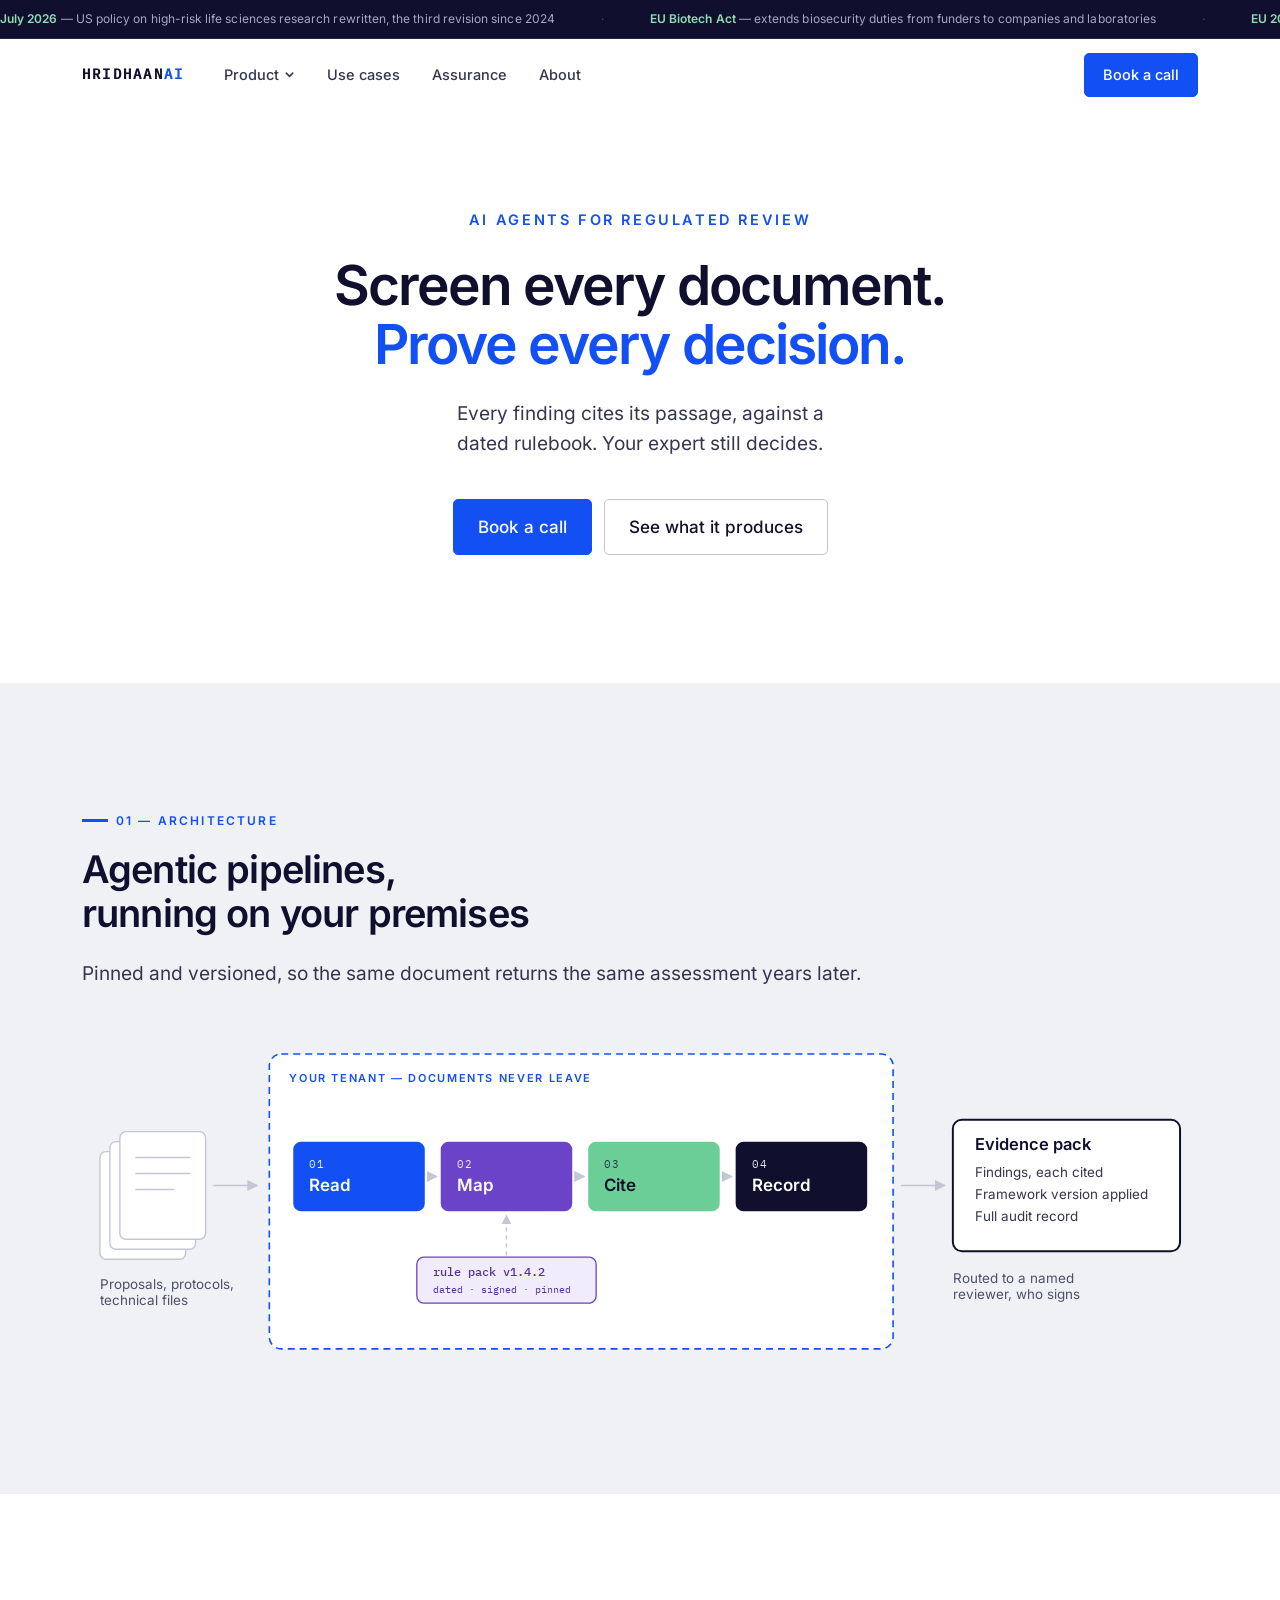
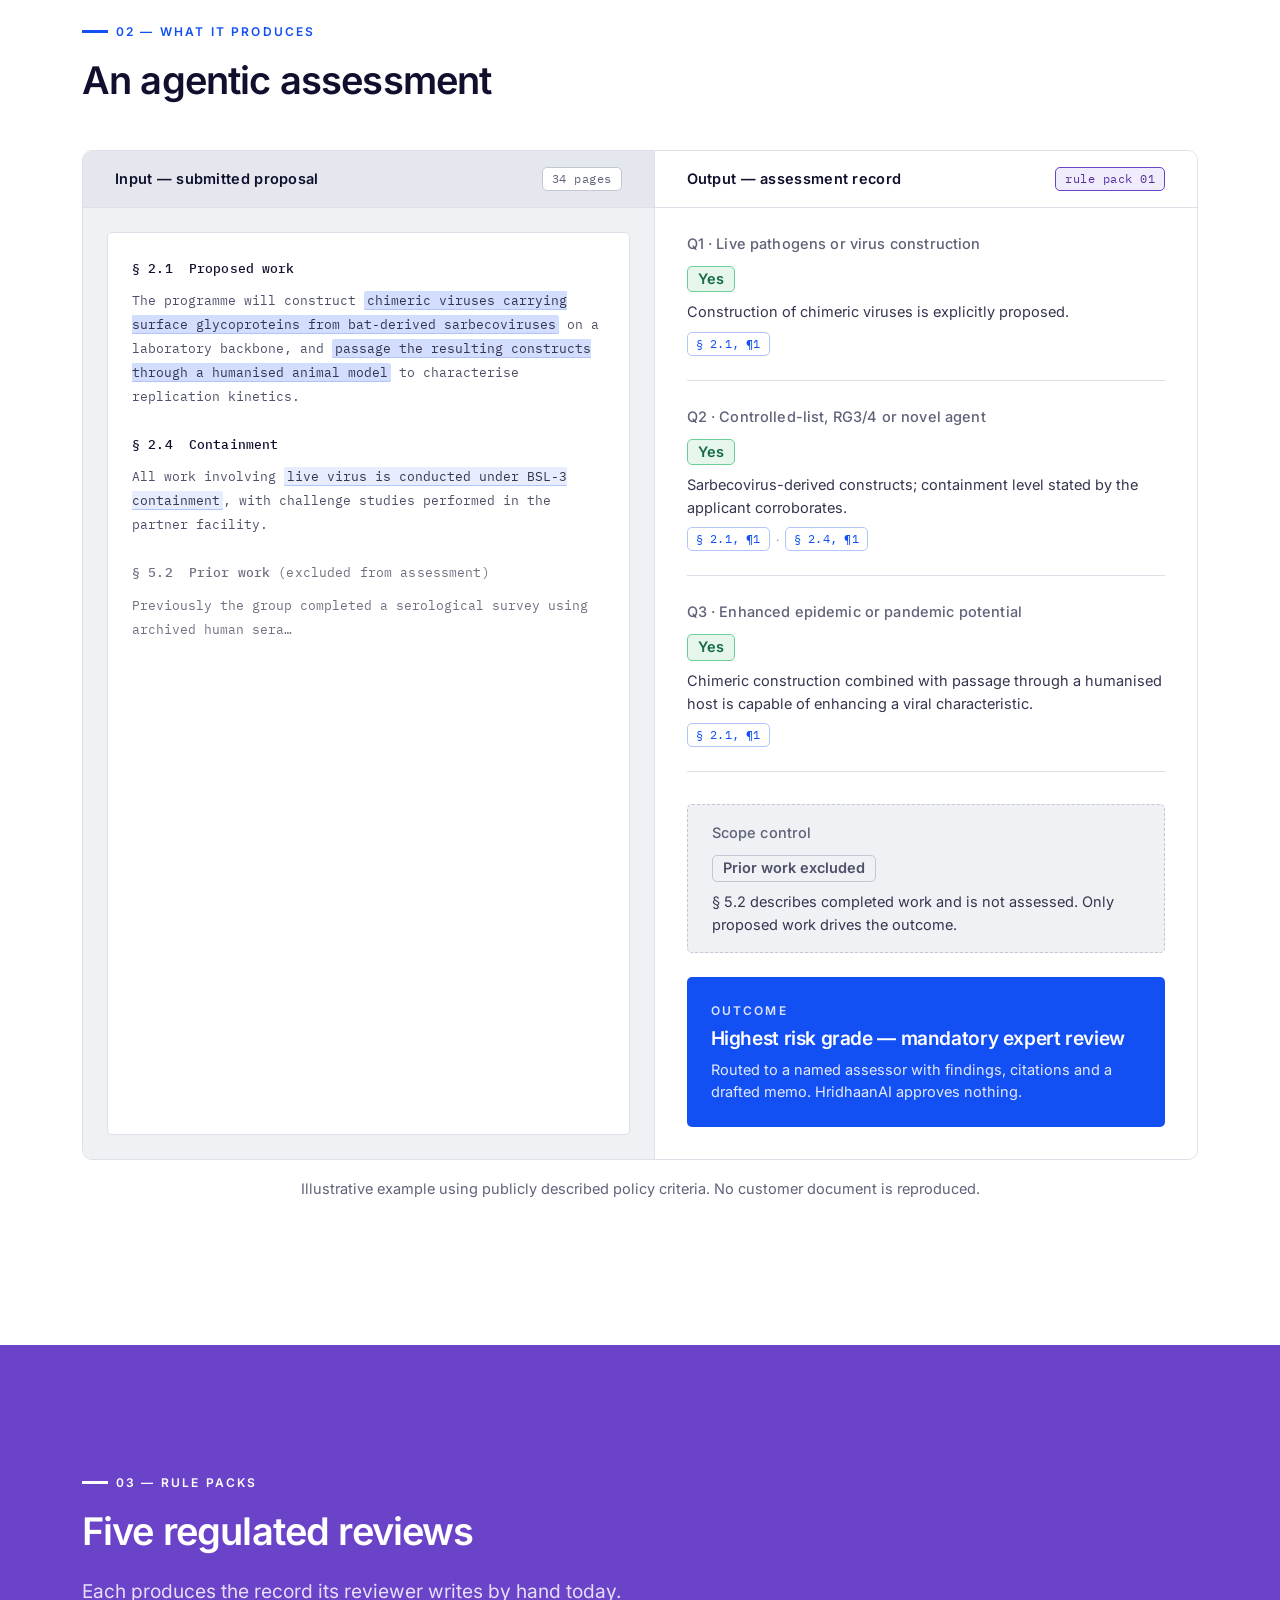
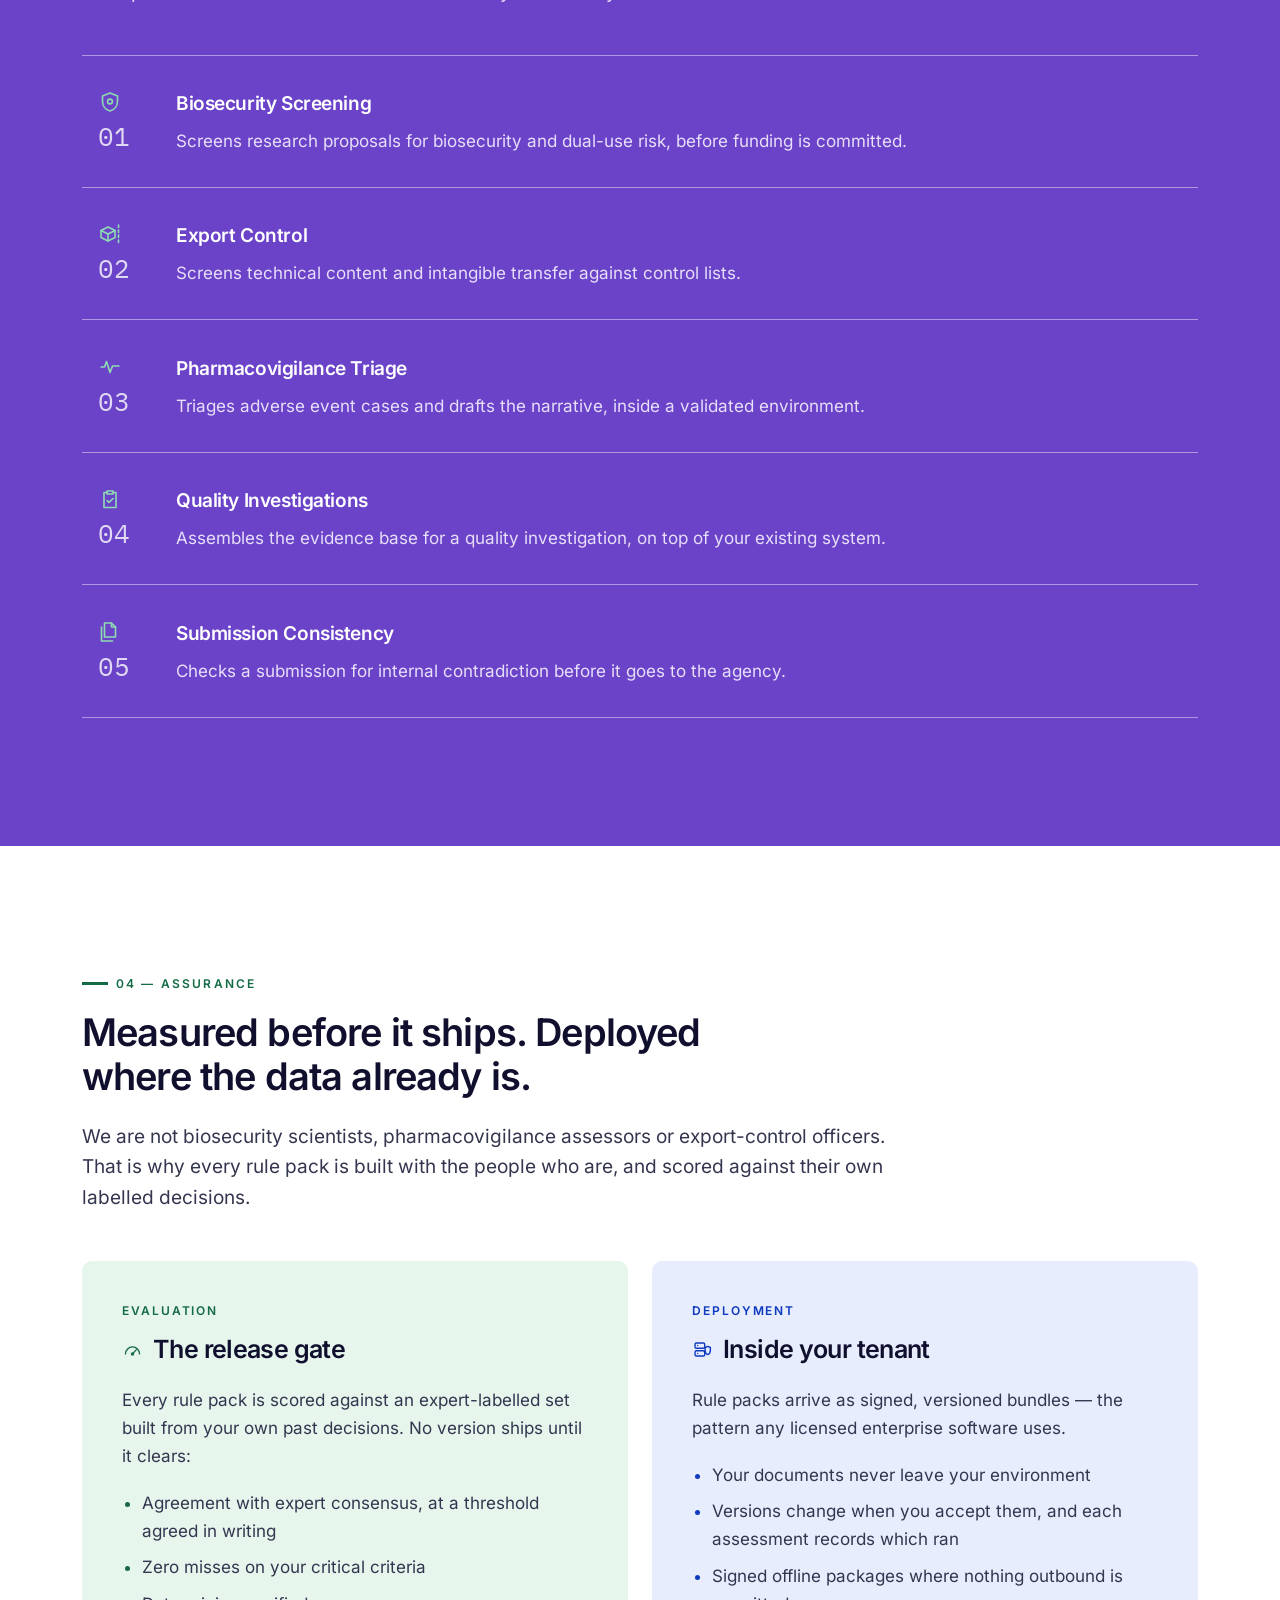
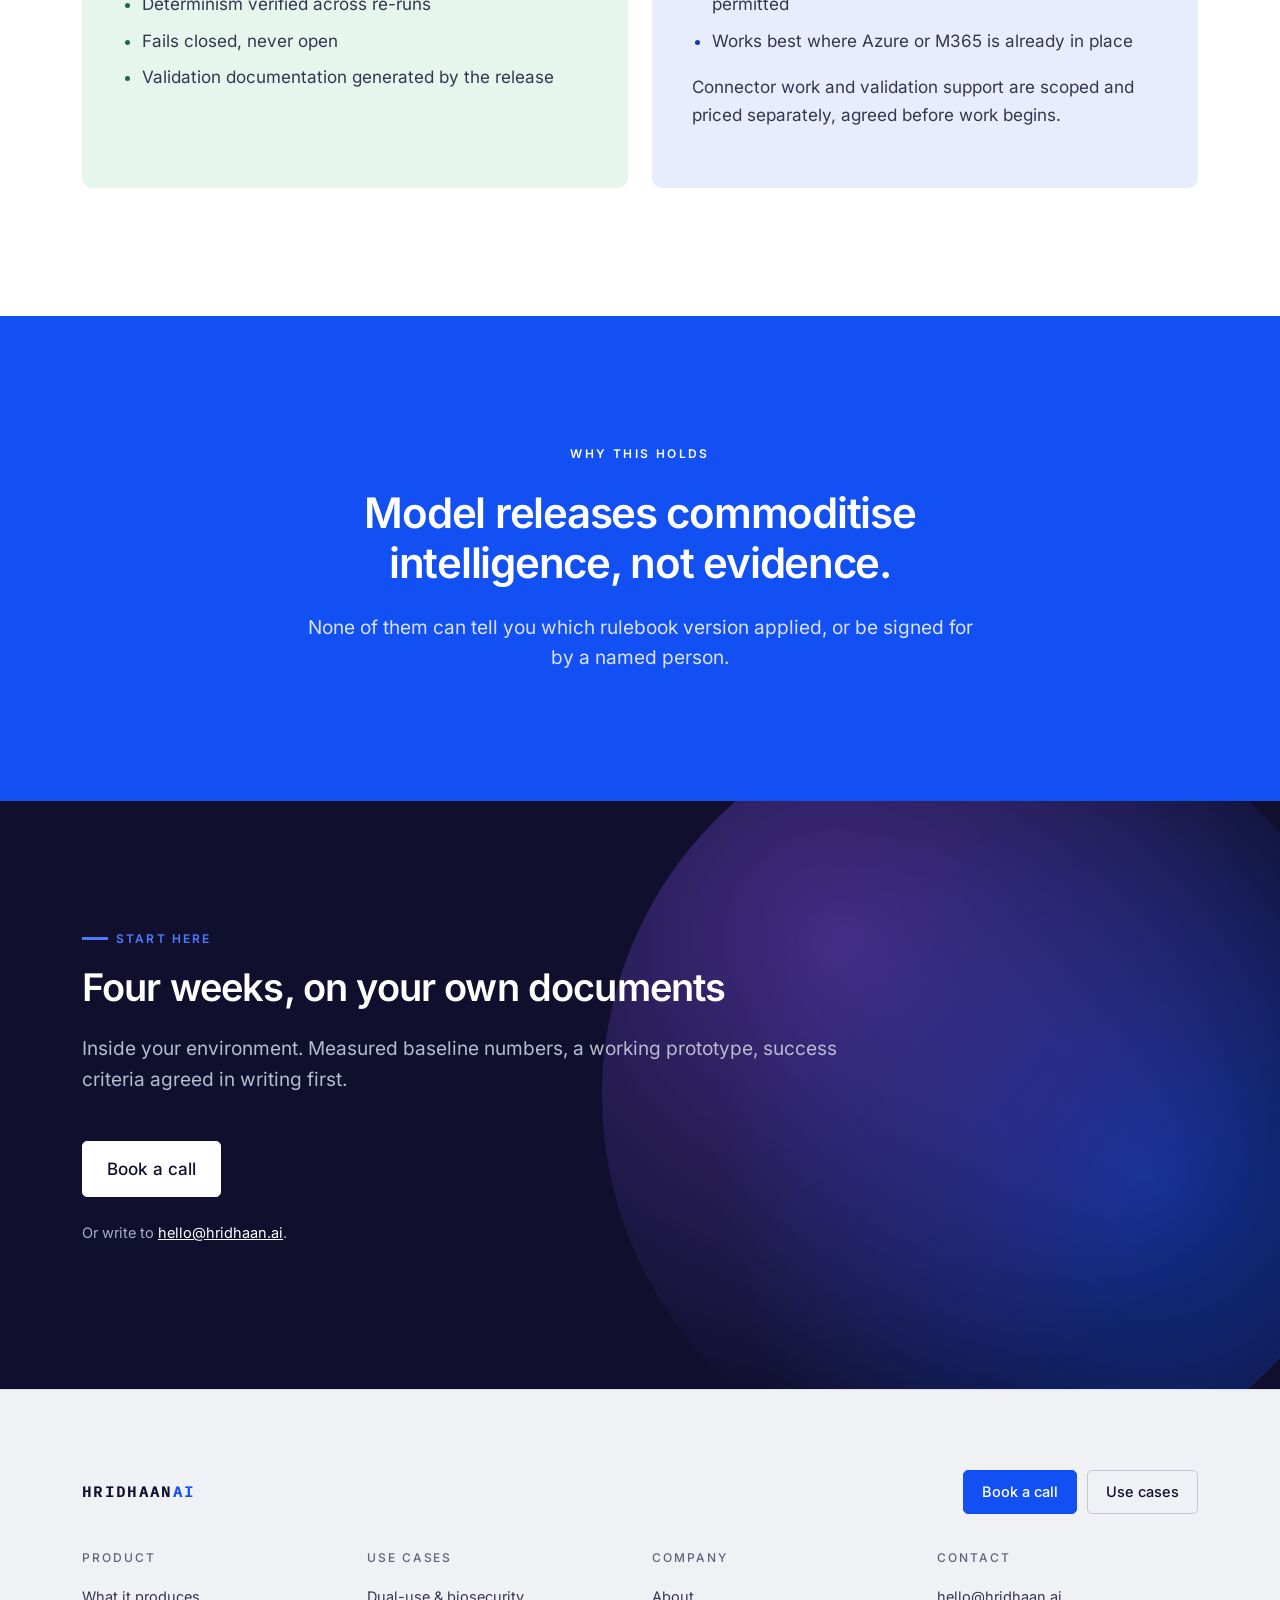
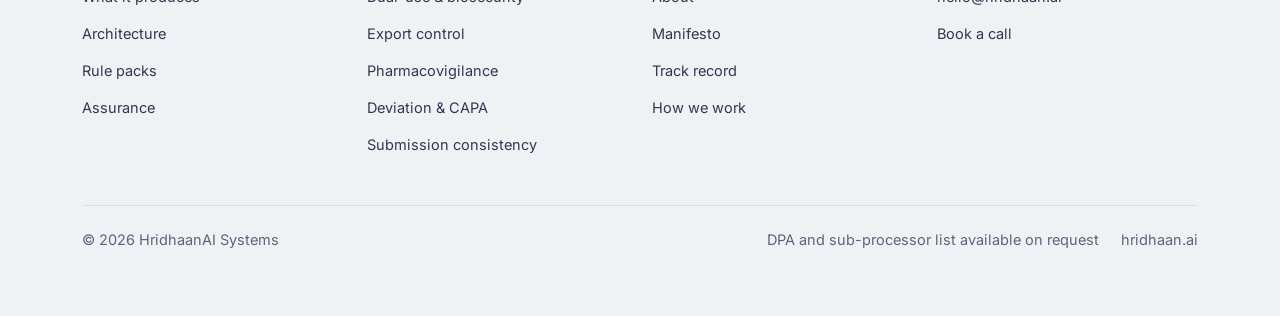
==== commit d2f79d84: "Rebrand to HridhaanAI and move to a three-hue palette The mark becomes HridhaanAI, with "AI" carryin" ====
--- a/index.html
+++ b/index.html
@@ -3,10 +3,10 @@
 <head>
 <meta charset="utf-8">
 <meta name="viewport" content="width=device-width, initial-scale=1">
-<title>Hridhaan Systems — AI agents for regulated review, with audit trail and validation</title>
-<meta name="description" content="AI agents for regulated document review. Hridhaan reads every submission, maps it against a dated rulebook, and returns findings that cite their own evidence — with a full audit trail and generated validation documentation.">
+<title>HridhaanAI Systems — AI agents for regulated review, with audit trail and validation</title>
+<meta name="description" content="AI agents for regulated document review. HridhaanAI reads every submission, maps it against a dated rulebook, and returns findings that cite their own evidence — with a full audit trail and generated validation documentation.">
 <link rel="canonical" href="https://hridhaan.ai/">
-<meta property="og:title" content="Hridhaan Systems — AI agents for regulated review, with audit trail and validation">
+<meta property="og:title" content="HridhaanAI Systems — AI agents for regulated review, with audit trail and validation">
 <meta property="og:description" content="Findings that cite the passage that triggered them, against a dated version of the rulebook. The decision stays with your expert.">
 <meta property="og:type" content="website">
 <meta property="og:url" content="https://hridhaan.ai/">
@@ -39,7 +39,7 @@
 
 <nav class="nav" id="nav">
   <div class="wrap">
-    <a class="brand" href="index.html">Hridhaan<span class="dot">.</span></a>
+    <a class="brand" href="index.html">Hridhaan<span class="dot">AI</span></a>
     <div class="nav-links">
       <div class="has-menu">
       <button class="menu-trigger" id="menu-trigger" aria-expanded="false" aria-controls="menu-panel">Product<svg class="chev" viewBox="0 0 12 12" aria-hidden="true"><path d="M2.5 4.5 6 8l3.5-3.5"/></svg></button>
@@ -91,7 +91,7 @@
 </section>
 
 <!-- ── Architecture ──────────────────────────────────────────────────── -->
-<section id="architecture" class="tint">
+<section id="architecture" class="tint sec-blue">
   <div class="wrap">
     <div class="eyebrow">01 — Architecture</div>
     <h2 class="sec">Agentic pipelines, running on your premises</h2>
@@ -198,13 +198,13 @@
           <text class="tenant-lbl sm" x="28" y="242">YOUR TENANT — DOCUMENTS NEVER LEAVE</text>
         </g>
 
-        <g class="a-s">
+        <g class="a-s s1">
           <rect class="stepbox" x="64" y="264" width="210" height="60" rx="8"/>
           <text class="st-n" x="80" y="288">01</text><text class="st-t" x="80" y="311">Read</text>
         </g>
         <line class="flow" x1="88" y1="324" x2="88" y2="344" marker-end="url(#ah2)"/>
 
-        <g class="a-s">
+        <g class="a-s s2">
           <rect class="stepbox" x="64" y="346" width="210" height="60" rx="8"/>
           <text class="st-n" x="80" y="370">02</text><text class="st-t" x="80" y="393">Map</text>
         </g>
@@ -218,13 +218,13 @@
 
         <line class="flow" x1="88" y1="406" x2="88" y2="482" marker-end="url(#ah2)"/>
 
-        <g class="a-s">
+        <g class="a-s s3">
           <rect class="stepbox" x="64" y="484" width="210" height="60" rx="8"/>
           <text class="st-n" x="80" y="508">03</text><text class="st-t" x="80" y="531">Cite</text>
         </g>
         <line class="flow" x1="88" y1="544" x2="88" y2="564" marker-end="url(#ah2)"/>
 
-        <g class="a-s">
+        <g class="a-s s4">
           <rect class="stepbox" x="64" y="566" width="210" height="60" rx="8"/>
           <text class="st-n" x="80" y="590">04</text><text class="st-t" x="80" y="613">Record</text>
         </g>
@@ -322,7 +322,7 @@
           <div class="verdict">
             <div class="lbl">Outcome</div>
             <div class="val">Highest risk grade — mandatory expert review</div>
-            <p class="note">Routed to a named assessor with findings, citations and a drafted memo. Hridhaan approves nothing.</p>
+            <p class="note">Routed to a named assessor with findings, citations and a drafted memo. HridhaanAI approves nothing.</p>
           </div>
 
         </div>
@@ -333,7 +333,7 @@
 </section>
 
 <!-- ── Rule packs ────────────────────────────────────────────────────── -->
-<section id="rule-packs" class="tint">
+<section id="rule-packs" class="band band-violet">
   <div class="wrap">
     <div class="eyebrow">03 — Rule packs</div>
     <h2 class="sec">Five regulated reviews</h2>
@@ -383,7 +383,7 @@
 </section>
 
 <!-- ── Assurance ─────────────────────────────────────────────────────── -->
-<section id="assurance" class="plain">
+<section id="assurance" class="plain sec-green">
   <div class="wrap">
     <div class="eyebrow">04 — Assurance</div>
     <h2 class="sec">Measured before it ships. Deployed where the data already is.</h2>
@@ -425,7 +425,7 @@
 </section>
 
 <!-- ── Statement ─────────────────────────────────────────────────────── -->
-<section class="statement">
+<section class="statement band band-blue">
   <div class="wrap">
     <div class="mark">Why this holds</div>
     <p class="big">Model releases commoditise intelligence, not evidence.</p>
@@ -434,7 +434,7 @@
 </section>
 
 <!-- ── CTA ───────────────────────────────────────────────────────────── -->
-<section class="cta">
+<section class="cta band band-ink">
   <div class="wrap">
     <div class="eyebrow">Start here</div>
     <h2>Four weeks, on your own documents</h2>
@@ -448,7 +448,7 @@
   <div class="wrap">
 
     <div class="foot-top">
-      <span class="brand">Hridhaan<span class="dot">.</span></span>
+      <span class="brand">Hridhaan<span class="dot">AI</span></span>
       <div class="foot-cta">
         <a class="btn" href="mailto:hello@hridhaan.ai?subject=Hridhaan%20assessment%20engagement">Book a call</a>
         <a class="btn ghost" href="use-cases.html">Use cases</a>
@@ -495,7 +495,7 @@
     </div>
 
     <div class="foot-legal">
-      <span>© 2026 Hridhaan Systems</span>
+      <span>© 2026 HridhaanAI Systems</span>
       <span class="set">
         <span>DPA and sub-processor list available on request</span>
         <a href="index.html">hridhaan.ai</a>
--- a/styles.css
+++ b/styles.css
@@ -97,35 +97,63 @@
 }
 
 /* ==========================================================================
-   Hridhaan Systems — hridhaan.ai
+   HridhaanAI Systems — hridhaan.ai
    ========================================================================== */
 
 :root {
-  /* ink ladder — every step clears WCAG AA (4.5:1) on paper and paper-2 */
-  --ink:        #0c1521;   /* 18.3:1 */
-  --ink-2:      #33414f;   /* 10.5:1 */
-  --ink-3:      #4e5c6a;   /*  6.9:1 */
-  --ink-4:      #606f7e;   /*  5.2:1 — muted, still legible */
-  --ink-5:      #8a97a5;   /* non-text only: rules, icon strokes, dividers */
+  /* ── Ink ladder — every step clears WCAG AA (4.5:1) on paper and paper-2 */
+  --ink:        #10102e;   /* 17.8:1 */
+  --ink-2:      #34364f;   /* 10.2:1 */
+  --ink-3:      #4d5068;   /*  6.9:1 */
+  --ink-4:      #5f6379;   /*  5.2:1 — muted, still legible */
+  --ink-5:      #8b8fa3;   /* non-text only: rules, icon strokes, dividers */
 
   --paper:      #ffffff;
-  --paper-2:    #f7f9fc;
-  --paper-3:    #edf1f7;
-
-  --rule:       #dfe5ec;
-  --rule-2:     #c6d0dc;
-
-  --accent:     #17457f;
-  --accent-dk:  #0f3060;
-  --accent-lt:  #e9eff8;
-  --accent-br:  #2f6fd0;
-  --amber:      #a15c12;
-  --amber-lt:   #fbf2e6;
+  --paper-2:    #eff1f5;
+  --paper-3:    #e4e7ee;
+
+  --rule:       #dde0e8;
+  --rule-2:     #c3c7d4;
+
+  /* ── Three hues ──────────────────────────────────────────────────────
+     Blue is the product and the pipeline. Violet is the rule pack and the
+     framework version. Green is evidence that has been verified. Each has
+     a saturated value for fills, a darker one for text, and a tint.
+     The saturated blue and violet clear AA both as text on white and as a
+     fill under white text; the saturated green is a fill only, and carries
+     dark ink rather than white.                                          */
+  --blue:       #1350f4;   /* 6.0:1 either way */
+  --blue-dk:    #0c39bd;   /* 8.9:1 — text, hover */
+  --blue-lt:    #e8edfe;
+  --blue-t:     #d3ddfd;   /* emphasised tint */
+  --blue-br:    #4d7bff;   /* on dark grounds, focus rings */
+
+  --violet:     #6b43c8;   /* 6.4:1 either way */
+  --violet-dk:  #54319d;   /* 9.2:1 — text, hover */
+  --violet-lt:  #f1ecfb;
+  --violet-t:   #e2d8f6;
+  --violet-br:  #a98ae4;   /* on dark grounds */
+
+  --green:      #6bce97;   /* fill only — ink on it is 9.5:1 */
+  --green-dk:   #146b45;   /* 6.5:1 — text, borders, icons */
+  --green-lt:   #e6f6ed;
+  --green-t:    #c9ecd9;
+  --green-br:   #8fdcb3;   /* on dark grounds */
+
+  /* the default accent, for anything not assigned a role */
+  --accent:     var(--blue);
+  --accent-dk:  var(--blue-dk);
+  --accent-lt:  var(--blue-lt);
+  --accent-br:  var(--blue-br);
+
+  /* per-section accent — each band overrides this, and eyebrows, list
+     markers and rules follow it without needing their own rules */
+  --sec:        var(--blue);
 
   /* soft accent tints — highlights and fills, never saturated */
-  --accent-t1:  #eef3fa;   /* passage highlight, resting */
-  --accent-t2:  #dde8f6;   /* passage highlight, emphasised */
-  --accent-t3:  #c3d5ee;   /* hairline on a tint */
+  --accent-t1:  var(--blue-lt);
+  --accent-t2:  var(--blue-t);
+  --accent-t3:  #b3c4fb;
 
   --max:        1180px;
   --sans:       "Inter", -apple-system, BlinkMacSystemFont, "Segoe UI", Roboto, sans-serif;
@@ -187,7 +215,7 @@
 strong { color: var(--ink); font-weight: 600; }
 ul { margin: 0 0 1.1em; padding-left: 1.15em; }
 li { margin-bottom: 0.5em; line-height: var(--lh); }
-li::marker { color: var(--accent); }
+li::marker { color: var(--sec); }
 
 /* ── Measure ─────────────────────────────────────────────────────────────
    Running text is capped at ~65–75 characters. Applied to the prose
@@ -242,7 +270,8 @@
   white-space: nowrap;
 }
 .brand:hover { text-decoration: none; }
-.brand .dot { color: var(--accent); }
+.brand .dot { color: var(--blue); }
+.band .brand .dot, .band-green .brand .dot { color: inherit; }
 
 .nav-links { display: flex; gap: var(--s4); margin-left: var(--s1); }
 .nav-links a {
@@ -269,8 +298,59 @@
 
 /* ── Section furniture ───────────────────────────────────────────────── */
 section { padding: var(--s10) 0; border-top: 1px solid var(--rule); }
-section.tint { background: var(--paper-2); }
+section.tint { background: var(--paper-2); border-top: none; }
 section.plain { border-top: none; }
+
+/* ══ Colour bands ════════════════════════════════════════════════════════
+   The page moves through full-bleed grounds rather than one tinted strip.
+   Each band sets --sec, so eyebrows, list markers and rules follow without
+   needing rules of their own. Blue and violet carry white text; green is
+   light enough to carry the dark ink instead.                            */
+
+.band { border-top: none; }
+
+/* white sections still take a hue, through --sec */
+.sec-blue   { --sec: var(--blue); }
+.sec-violet { --sec: var(--violet); }
+.sec-green  { --sec: var(--green-dk); }
+
+.band-blue   { background: var(--blue);   --sec: #ffffff; color: #dbe4fe; }
+.band-violet { background: var(--violet); --sec: #ffffff; color: #e7dffa; }
+.band-ink    { background: var(--ink);    --sec: var(--blue-br); color: #b9bcd0; }
+
+.band-green  { background: var(--green);  --sec: var(--ink); color: #123b28; }
+
+.band-blue h1, .band-blue h2, .band-blue h3, .band-blue h4,
+.band-violet h1, .band-violet h2, .band-violet h3, .band-violet h4,
+.band-ink h1, .band-ink h2, .band-ink h3, .band-ink h4 { color: #fff; }
+.band-green h1, .band-green h2, .band-green h3, .band-green h4 { color: var(--ink); }
+
+.band-blue strong, .band-violet strong, .band-ink strong { color: #fff; }
+.band-green strong { color: var(--ink); }
+
+.band-blue .lede, .band-violet .lede { color: inherit; }
+.band-green .lede { color: #123b28; }
+
+/* links and buttons sitting on a coloured ground */
+.band-blue a, .band-violet a, .band-ink a { color: #fff; }
+.band-green a { color: var(--ink); }
+.band a:focus-visible { outline-color: #fff; }
+.band-green a:focus-visible { outline-color: var(--ink); }
+
+.band-blue .btn, .band-violet .btn, .band-ink .btn {
+  background: #fff; border-color: #fff; color: var(--ink);
+}
+.band-blue .btn:hover, .band-violet .btn:hover, .band-ink .btn:hover {
+  background: var(--paper-2); border-color: var(--paper-2);
+}
+.band-blue .btn.ghost, .band-violet .btn.ghost, .band-ink .btn.ghost {
+  background: transparent; color: #fff; border-color: rgba(255,255,255,.5);
+}
+.band-blue .btn.ghost:hover, .band-violet .btn.ghost:hover, .band-ink .btn.ghost:hover {
+  background: rgba(255,255,255,.12); border-color: #fff;
+}
+.band-green .btn { background: var(--ink); border-color: var(--ink); color: #fff; }
+.band-green .btn:hover { background: #000; border-color: #000; }
 
 .eyebrow {
   font-family: var(--sans);
@@ -278,12 +358,12 @@
   font-weight: 600;
   letter-spacing: 0.18em;
   text-transform: uppercase;
-  color: var(--accent);
+  color: var(--sec);
   margin-bottom: var(--s2);
   display: flex; align-items: center; gap: var(--s1);
 }
 .eyebrow::before {
-  content: ""; width: 22px; height: 1px; background: var(--accent); display: block;
+  content: ""; width: 26px; height: 3px; background: var(--sec); display: block;
 }
 
 h2.sec {
@@ -296,82 +376,7 @@
 .lede { font-size: var(--t-md); line-height: 1.6; color: var(--ink-2); max-width: var(--measure); }
 
 /* ── Hero ────────────────────────────────────────────────────────────── */
-.hero { padding: 84px 0 72px; border-top: none; }
-.hero h1 {
-  font-size: clamp(38px, 5.6vw, 62px);
-  line-height: 1.05;
-  letter-spacing: -0.035em;
-  max-width: 19ch;
-  text-wrap: balance;
-  margin-bottom: 26px;
-}
-.hero .sub { font-size: 20px; line-height: 1.55; max-width: 64ch; color: var(--ink-2); }
-.hero-tag {
-  font-family: var(--mono); font-size: 12px; letter-spacing: 0.16em;
-  text-transform: uppercase; color: var(--ink-3); margin-bottom: 22px;
-}
 .hero-cta { display: flex; gap: 12px; flex-wrap: wrap; margin-top: 34px; }
-
-/* ── Framework strip ─────────────────────────────────────────────────── */
-.strip { padding: 26px 0; border-top: 1px solid var(--rule); border-bottom: 1px solid var(--rule); background: var(--paper-2); }
-.strip .label {
-  font-family: var(--mono); font-size: 11px; letter-spacing: 0.16em;
-  text-transform: uppercase; color: var(--ink-4); margin-bottom: 12px;
-}
-.strip .items {
-  display: flex; flex-wrap: wrap; gap: 10px 26px;
-  font-size: 14.5px; color: var(--ink-2); font-weight: 500;
-}
-.strip .items span { white-space: nowrap; }
-.strip .items span::before { content: "·"; color: var(--rule-2); margin-right: 26px; }
-.strip .items span:first-child::before { content: none; margin: 0; }
-
-/* ── Evidence pack mock ──────────────────────────────────────────────── */
-.mock {
-  margin-top: 52px;
-  border: 1px solid var(--rule);
-  border-radius: var(--r);
-  background: var(--paper);
-  overflow: hidden;
-}
-.mock-bar {
-  display: flex; align-items: center; gap: 10px;
-  padding: 11px 16px;
-  border-bottom: 1px solid var(--rule);
-  background: var(--paper-2);
-  font-family: var(--sans); font-size: var(--t-sm); color: var(--ink-3);
-  letter-spacing: 0.04em;
-}
-.mock-bar .dots { display: flex; gap: 5px; }
-.mock-bar .dots i { width: 8px; height: 8px; border-radius: 50%; background: var(--rule-2); display: block; }
-.mock-bar .grow { flex: 1; }
-.mock-body { display: grid; grid-template-columns: 1.35fr 1fr; }
-.mock-body > div { padding: 22px 24px; }
-.mock-body > div:first-child { border-right: 1px solid var(--rule); }
-
-.mock-h {
-  font-family: var(--mono); font-size: 10.5px; letter-spacing: 0.16em;
-  text-transform: uppercase; color: var(--ink-4); margin-bottom: 14px;
-}
-.finding { border-left: 2px solid var(--amber); padding-left: 14px; margin-bottom: 20px; }
-.finding:last-child { margin-bottom: 0; }
-.finding .crit { font-size: 14px; font-weight: 600; color: var(--ink); margin-bottom: 5px; }
-.finding .quote {
-  font-size: 13.5px; color: var(--ink-2); font-style: italic;
-  background: var(--paper-2); border-radius: var(--r-sm); padding: var(--s1) 11px; margin-bottom: 7px;
-}
-.finding .cite { font-family: var(--mono); font-size: 11px; color: var(--ink-4); }
-
-.kv { display: flex; justify-content: space-between; gap: 14px; padding: 9px 0; border-bottom: 1px dotted var(--rule); font-size: 13.5px; }
-.kv:last-child { border-bottom: none; }
-.kv .k { color: var(--ink-3); }
-.kv .v { color: var(--ink); font-weight: 500; text-align: right; font-family: var(--mono); font-size: 12.5px; }
-.pill {
-  display: inline-block; font-family: var(--mono); font-size: 10.5px; letter-spacing: 0.1em;
-  text-transform: uppercase; padding: 3px 9px; border-radius: 100px;
-  background: var(--amber-lt); color: var(--amber); border: 1px solid #f0dfc6;
-}
-.mock-note { font-size: 12.5px; color: var(--ink-4); margin-top: 14px; text-align: center; }
 
 /* ── Cards ───────────────────────────────────────────────────────────── */
 .grid-3 { display: grid; grid-template-columns: repeat(3, 1fr); gap: var(--s3); margin-top: var(--s6); align-items: stretch; }
@@ -392,115 +397,45 @@
   color: var(--accent); margin-bottom: var(--s2); display: block;
 }
 
-/* ── Pull quote ──────────────────────────────────────────────────────── */
-.pull {
-  margin: 46px 0 0;
-  padding: 30px 34px;
-  border-left: 3px solid var(--accent);
-  background: var(--accent-lt);
-  border-radius: 0 var(--r) var(--r) 0;
-  font-size: 21px;
-  line-height: 1.45;
-  color: var(--ink);
-  font-weight: 500;
-  letter-spacing: -0.015em;
-}
-.pull p:last-child { margin-bottom: 0; }
-.pull .small { font-size: 15.5px; font-weight: 400; color: var(--ink-2); margin-top: 14px; letter-spacing: 0; }
-
-/* ── Pipeline ────────────────────────────────────────────────────────── */
-.pipeline { display: grid; grid-template-columns: repeat(5, 1fr); gap: 0; margin: 46px 0 0; }
-.pipeline .step {
-  position: relative;
-  padding: 26px 20px 24px;
-  border: 1px solid var(--rule);
-  border-right: none;
-  background: var(--paper);
-}
-.pipeline .step:first-child { border-radius: var(--r) 0 0 var(--r); }
-.pipeline .step:last-child { border-right: 1px solid var(--rule); border-radius: 0 var(--r) var(--r) 0; }
-.pipeline .step::after {
-  content: ""; position: absolute; top: 0; left: 0; right: 0; height: 2px; background: var(--rule-2);
-}
-.pipeline .step:nth-child(1)::after { background: var(--accent); }
-.pipeline .step:nth-child(2)::after { background: #2b7a6f; }
-.pipeline .step:nth-child(3)::after { background: #4c9489; }
-.pipeline .step:nth-child(4)::after { background: #6dada3; }
-.pipeline .step:nth-child(5)::after { background: #9dc0f0; }
-.pipeline .n {
-  font-family: var(--mono); font-size: 11px; letter-spacing: 0.14em;
-  color: var(--ink-4); display: block; margin-bottom: 10px;
-}
-.pipeline h4 { font-size: 16px; margin-bottom: 8px; }
-.pipeline p { font-size: 14px; color: var(--ink-2); margin: 0; line-height: 1.5; }
-
 /* ── Rule pack list ──────────────────────────────────────────────────── */
-.packs { margin-top: var(--s6); border-top: 1px solid var(--rule); }
+.packs { margin-top: var(--s6); border-top: 1px solid rgba(255,255,255,.45); }
 .pack {
   display: grid;
   grid-template-columns: 54px 1fr;
   gap: var(--s3);
   padding: var(--s4) var(--s2);
-  border-bottom: 1px solid var(--rule);
+  border-bottom: 1px solid rgba(255,255,255,.45);
   align-items: start;
   transition: background .15s ease;
 }
-a.pack { color: var(--ink-2); }
-a.pack h3 { color: var(--ink); }
-a.pack:hover { background: var(--paper-2); text-decoration: none; }
-a.pack:hover h3 { color: var(--accent); }
-.pack .idx { font-family: var(--mono); font-size: 26px; color: var(--rule-2); line-height: 1; padding-top: 2px; }
+a.pack { color: #e7dffa; }
+a.pack h3 { color: #fff; }
+a.pack:hover { background: rgba(255,255,255,.10); text-decoration: none; }
+a.pack:hover h3 { color: #fff; }
+.pack .idx { font-family: var(--mono); font-size: 26px; color: rgba(255,255,255,.80); line-height: 1; padding-top: 2px; }
 .pack h3 { font-size: var(--t-md); margin-bottom: var(--s1); }
-.pack .badge {
-  display: inline-block; font-family: var(--mono); font-size: 10px; letter-spacing: 0.14em;
-  text-transform: uppercase; padding: 4px 8px; border-radius: var(--r-sm); margin-bottom: 10px;
-  background: var(--accent-lt); color: var(--accent-dk);
-}
-.pack .badge.warm { background: var(--amber-lt); color: var(--amber); }
-.pack .badge.mute { background: var(--paper-3); color: var(--ink-3); border: 1px solid var(--rule-2); }
-.pack .produces { font-size: var(--t-base); color: var(--ink-2); }
-.pack .produces .lbl {
-  font-family: var(--mono); font-size: 10.5px; letter-spacing: 0.14em; text-transform: uppercase;
-  color: var(--ink-4); display: block; margin-bottom: 6px;
-}
-
-/* ── Comparison table ────────────────────────────────────────────────── */
-.compare { display: grid; grid-template-columns: 1fr 1fr; gap: 0; margin-top: 40px; border: 1px solid var(--rule); border-radius: 9px; overflow: hidden; }
-.compare > div { padding: 26px 26px 28px; }
-.compare > div:first-child { border-right: 1px solid var(--rule); background: var(--accent-lt); }
-.compare h4 { font-size: 15px; margin-bottom: 16px; }
-.compare ul { margin: 0; padding-left: 1.05em; }
-.compare li { font-size: 15.5px; margin-bottom: 7px; }
-.compare .x li::marker { color: var(--ink-4); }
-.compare .x li { color: var(--ink-3); }
 
 /* ── CTA band ────────────────────────────────────────────────────────── */
-.cta {
-  background: var(--accent-dk);
-  color: #d3e0f2;
-  border-top: none;
-}
-.cta .eyebrow { color: #8fb4ec; }
-.cta .eyebrow::before { background: #8fb4ec; }
-.cta h2 { color: #fff; font-size: var(--t-h2); line-height: 1.16; max-width: 28ch; text-wrap: balance; margin-bottom: var(--s3); }
-.cta p { font-size: var(--t-md); max-width: var(--measure); color: #c2d3ec; }
-.cta .btn { background: #fff; border-color: #fff; color: var(--ink); margin-top: var(--s3); }
-.cta .btn:hover { background: var(--accent-lt); border-color: var(--accent-lt); }
-.cta .terms { margin-top: var(--s3); font-size: var(--t-sm); color: #b3c6e0; }
-.cta .terms a { color: #e2ecf8; text-decoration: underline; }
+.cta { position: relative; overflow: hidden; }
+/* the three hues bleed in from the right, the only gradient on the site */
+.cta::after {
+  content: ""; position: absolute; right: -8%; top: 50%;
+  transform: translateY(-50%);
+  width: 780px; height: 780px; border-radius: 50%;
+  background:
+    radial-gradient(circle at 30% 30%, rgba(107,67,200,.55) 0%, rgba(16,16,46,0) 62%),
+    radial-gradient(circle at 70% 60%, rgba(19,80,244,.50) 0%, rgba(16,16,46,0) 60%);
+  pointer-events: none;
+}
+.cta .wrap { position: relative; z-index: 1; }
+.cta h2 { font-size: var(--t-h2); line-height: 1.16; max-width: 28ch; text-wrap: balance; margin-bottom: var(--s3); }
+.cta p { font-size: var(--t-md); max-width: var(--measure); }
+.cta .btn { margin-top: var(--s3); }
+.cta .terms { margin-top: var(--s3); font-size: var(--t-sm); color: #a9adc4; }
+.cta .terms a { text-decoration: underline; }
 
 /* ── Footer ──────────────────────────────────────────────────────────── */
 footer { padding: var(--s8) 0 var(--s7); border-top: 1px solid var(--rule); background: var(--paper-2); }
-.foot { display: flex; justify-content: space-between; align-items: flex-start; gap: 32px; flex-wrap: wrap; }
-.foot .brand { margin-bottom: 10px; display: block; }
-.foot p { font-size: 14px; color: var(--ink-3); margin: 0; max-width: 42ch; }
-.foot-links { display: flex; gap: 26px; font-size: 14.5px; flex-wrap: wrap; }
-.foot-links a { color: var(--ink-2); }
-.foot-bot {
-  margin-top: 34px; padding-top: 20px; border-top: 1px solid var(--rule);
-  font-family: var(--mono); font-size: 11.5px; color: var(--ink-4);
-  display: flex; justify-content: space-between; gap: 20px; flex-wrap: wrap;
-}
 
 /* ── Interior pages ──────────────────────────────────────────────────── */
 .page-head { padding: var(--s9) 0 var(--s7); border-bottom: 1px solid var(--rule); }
@@ -509,7 +444,15 @@
 .uc { padding: var(--s9) 0; border-bottom: 1px solid var(--rule); }
 .uc:nth-child(even) { background: var(--paper-2); }
 .uc-head { display: flex; align-items: baseline; gap: var(--s2); flex-wrap: wrap; margin-bottom: var(--s1); }
-.uc-head .idx { font-family: var(--mono); font-size: var(--t-xs); color: var(--accent); letter-spacing: 0.14em; }
+.uc-head .idx {
+  font-family: var(--mono); font-size: var(--t-xs); letter-spacing: 0.14em;
+  color: #fff; background: var(--sec); padding: 4px 9px; border-radius: var(--r-sm);
+}
+.uc:nth-of-type(5n+1) { --sec: var(--blue); }
+.uc:nth-of-type(5n+2) { --sec: var(--violet); }
+.uc:nth-of-type(5n+3) { --sec: var(--green-dk); }
+.uc:nth-of-type(5n+4) { --sec: var(--blue-dk); }
+.uc:nth-of-type(5n+5) { --sec: var(--violet-dk); }
 .uc h2 { font-size: clamp(25px, 3vw, 33px); line-height: 1.15; margin-bottom: var(--s2); max-width: 28ch; text-wrap: balance; }
 .uc .intro { font-size: var(--t-md); line-height: 1.6; max-width: var(--measure); color: var(--ink-2); }
 .uc-cols { display: grid; grid-template-columns: 1.25fr 1fr; gap: var(--s6); margin-top: var(--s5); }
@@ -517,27 +460,17 @@
   font-family: var(--sans); font-weight: 600; font-size: var(--t-xs); letter-spacing: 0.16em; text-transform: uppercase;
   color: var(--ink-4); margin-bottom: var(--s2);
 }
-.uc-side .box { border: 1px solid var(--rule); border-radius: var(--r); padding: var(--s3); background: var(--paper); margin-bottom: var(--s2); }
+.uc-side .box { border: 1px solid var(--rule); border-left: 4px solid var(--sec); border-radius: var(--r); padding: var(--s3); background: var(--paper); margin-bottom: var(--s2); }
 .uc-side .box:last-child { margin-bottom: 0; }
 .uc-side .box p { margin: 0; font-size: var(--t-sm); }
 .uc-side .box .out { color: var(--ink); font-weight: 500; }
 
-.stub { padding: var(--s10) 0; text-align: center; }
-.stub h1 { font-size: clamp(30px, 4vw, 42px); margin-bottom: var(--s3); }
-.stub p { font-size: var(--t-md); max-width: 52ch; margin: 0 auto 1.1em; }
 
 /* ── Responsive ──────────────────────────────────────────────────────── */
 @media (max-width: 900px) {
   .grid-3, .grid-2 { grid-template-columns: 1fr; }
-  .pipeline { grid-template-columns: 1fr 1fr; }
-  .pipeline .step { border-right: 1px solid var(--rule); border-radius: 0 !important; }
-  .mock-body { grid-template-columns: 1fr; }
-  .mock-body > div:first-child { border-right: none; border-bottom: 1px solid var(--rule); }
-  .compare { grid-template-columns: 1fr; }
-  .compare > div:first-child { border-right: none; border-bottom: 1px solid var(--rule); }
   .pack { grid-template-columns: 40px 1fr; }
-  .pack .produces { grid-column: 2; }
-  .uc-cols { grid-template-columns: 1fr; gap: var(--s5); }
+    .uc-cols { grid-template-columns: 1fr; gap: var(--s5); }
   .nav .wrap { flex-wrap: wrap; height: auto; padding-top: 13px; padding-bottom: 11px; gap: 10px 18px; }
   .nav-links {
     order: 3; width: 100%; gap: 20px;
@@ -554,9 +487,7 @@
 @media (max-width: 560px) {
   body { font-size: 16px; }
   .wrap { padding: 0 var(--s2); }
-  .pipeline { grid-template-columns: 1fr; }
-  .hero .sub { font-size: 18px; }
-}
+  }
 
 /* ══ Product mock — section 02 ═══════════════════════════════════════════
    Two panels reading as a real interface: the submitted document on the
@@ -606,7 +537,7 @@
   background: var(--paper);
   white-space: nowrap;
 }
-.ex-chip.ver { color: var(--accent); border-color: var(--accent-t3); background: var(--accent-t1); }
+.ex-chip.ver { color: var(--violet-dk); border-color: var(--violet); background: var(--violet-lt); }
 
 /* ── Left panel: the document ────────────────────────────────────────── */
 /* the document sits as a page inside the panel, the way a viewer shows it */
@@ -674,14 +605,15 @@
   letter-spacing: 0.01em;
 }
 /* verdict chip */
+/* a verdict is evidence that has been established — green */
 .out-item .a {
   display: inline-block;
   font-size: var(--t-sm);
   font-weight: 600;
   line-height: 1;
-  color: var(--accent-dk);
-  background: var(--accent-t1);
-  border: 1px solid var(--accent-t3);
+  color: var(--green-dk);
+  background: var(--green-lt);
+  border: 1px solid var(--green);
   border-radius: var(--r-sm);
   padding: 5px 10px;
   margin-bottom: var(--s1);
@@ -738,7 +670,7 @@
 .verdict .lbl {
   font-size: var(--t-xs); font-weight: 600;
   letter-spacing: 0.18em; text-transform: uppercase;
-  color: #a9c4e8; margin-bottom: 6px;
+  color: #dbe4fe; margin-bottom: 6px;
 }
 .verdict .val {
   font-size: var(--t-md); font-weight: 600; line-height: 1.25;
@@ -746,7 +678,7 @@
 }
 .verdict .note {
   font-size: var(--t-sm); line-height: 1.55;
-  color: #cfdef1; margin: var(--s1) 0 0; max-width: none;
+  color: #e3eaff; margin: var(--s1) 0 0; max-width: none;
 }
 
 .mock-note {
@@ -765,36 +697,12 @@
   .doc { margin: var(--s2); padding: var(--s3) var(--s2); font-size: 13.5px; }
 }
 
-/* ── Release gate checklist ──────────────────────────────────────────── */
-.gate { margin-top: 42px; border: 1px solid var(--rule); border-radius: 10px; overflow: hidden; }
-.gate-h { padding: 15px 24px; background: var(--ink); color: #fff; font-size: 15px; font-weight: 600; }
-.gate-h span { font-family: var(--mono); font-size: 11px; letter-spacing: 0.14em;
-  text-transform: uppercase; color: #9dc0f0; display: block; margin-bottom: 3px; font-weight: 500; }
-.gate ul { margin: 0; padding: 0; list-style: none; }
-.gate li { display: grid; grid-template-columns: 26px 1fr; gap: 12px; align-items: start;
-  padding: 16px 24px; border-bottom: 1px solid var(--rule); font-size: 15.5px; margin: 0; }
-.gate li:last-child { border-bottom: none; }
-.gate li .tick { width: 18px; height: 18px; border-radius: var(--r-sm); background: var(--accent-lt);
-  border: 1px solid #bacde8; position: relative; margin-top: 2px; }
-.gate li .tick::after { content: ""; position: absolute; left: 5px; top: 1px; width: 5px; height: 10px;
-  border: solid var(--accent); border-width: 0 2px 2px 0; transform: rotate(42deg); }
-.gate li b { display: block; color: var(--ink); margin-bottom: 2px; }
-.gate li span.d { color: var(--ink-2); font-size: 14.5px; }
-
-/* ── Versus table ────────────────────────────────────────────────────── */
-.vs { width: 100%; border-collapse: collapse; margin-top: 40px; border: 1px solid var(--rule); border-radius: 10px; }
-.vs th, .vs td { text-align: left; padding: 15px 20px; border-bottom: 1px solid var(--rule); font-size: 15px; vertical-align: top; }
-.vs thead th { background: var(--paper-2); font-family: var(--mono); font-size: 10.5px;
-  letter-spacing: 0.14em; text-transform: uppercase; color: var(--ink-3); font-weight: 500; }
-.vs thead th:last-child { color: var(--accent); }
-.vs tbody tr:last-child td { border-bottom: none; }
-.vs td:first-child { font-weight: 600; color: var(--ink); width: 26%; }
-.vs td.gen { color: var(--ink-3); width: 37%; }
-.vs td.us { color: var(--ink-2); background: var(--accent-lt); width: 37%; }
-
 /* ── Stat row ────────────────────────────────────────────────────────── */
 .stats { display: grid; grid-template-columns: repeat(3, 1fr); gap: var(--s3); margin-top: var(--s6); }
-.stats > div { border-top: 2px solid var(--accent); padding-top: var(--s2); }
+.stats > div { border-top: 4px solid var(--sec); padding-top: var(--s2); }
+.stats > div:nth-child(1) { --sec: var(--blue); }
+.stats > div:nth-child(2) { --sec: var(--violet); }
+.stats > div:nth-child(3) { --sec: var(--green-dk); }
 .stats .fig { font-size: 30px; font-weight: 600; color: var(--ink); letter-spacing: -0.03em; line-height: 1.1; }
 .stats .cap { font-size: var(--t-sm); color: var(--ink-2); margin-top: var(--s1); }
 
@@ -802,14 +710,6 @@
   .example { grid-template-columns: 1fr; }
   .example > div:first-child { border-right: none; border-bottom: 1px solid var(--rule); }
   .stats { grid-template-columns: 1fr; }
-  .vs td:first-child, .vs td.gen, .vs td.us { width: auto; }
-  .vs thead { display: none; }
-  .vs tr { display: block; border-bottom: 1px solid var(--rule); }
-  .vs td { display: block; border-bottom: none; padding: 6px 18px; }
-  .vs td:first-child { padding-top: 16px; }
-  .vs td.us { background: transparent; }
-  .vs td.gen::before { content: "General assistant — "; color: var(--ink-4); }
-  .vs td.us::before { content: "Hridhaan — "; color: var(--accent); font-weight: 600; }
 }
 
 /* ── Honest status note ──────────────────────────────────────────────── */
@@ -825,7 +725,8 @@
   max-width: var(--measure);
 }
 .status-note b { color: var(--ink); }
-.status-note.accent { border-left-color: var(--accent); }
+.status-note { border-left-color: var(--sec); }
+.status-note.accent { border-left-color: var(--sec); }
 .status-note.spaced, .lede.spaced { margin-top: var(--s5); }
 
 /* ── Small print that replaced inline overrides ──────────────────────── */
@@ -835,16 +736,16 @@
 
 /* ── Regulatory ticker ───────────────────────────────────────────────── */
 .ticker {
-  background: #0b1a2f;
+  background: var(--ink);
   border-bottom: 1px solid rgba(255,255,255,.10);
   overflow: hidden;
   position: relative;
 }
 .ticker .rail { display: flex; width: max-content; animation: tick 78s linear infinite; }
 .ticker .track { display: flex; align-items: center; gap: 46px; padding: 9px 23px 9px 0; white-space: nowrap; }
-.ticker .item { font-size: var(--t-xs); color: #93a6bd; letter-spacing: .005em; }
-.ticker .item b { color: #e6edf7; font-weight: 600; }
-.ticker .item::after { content: "·"; color: #3a4f6b; margin-left: 46px; }
+.ticker .item { font-size: var(--t-xs); color: #a4a8bd; letter-spacing: .005em; }
+.ticker .item b { color: var(--green-br); font-weight: 600; }
+.ticker .item::after { content: "·"; color: #4a4e68; margin-left: 46px; }
 @keyframes tick { from { transform: translateX(0); } to { transform: translateX(-50%); } }
 .ticker:hover .rail { animation-play-state: paused; }
 @media (prefers-reduced-motion: reduce) {
@@ -854,9 +755,6 @@
 
 /* ── Manifesto ───────────────────────────────────────────────────────── */
 .manifesto {
-  background: #0b1a2f;
-  color: #adbdd0;
-  border-top: none;
   padding: var(--s10) 0;
   position: relative;
   overflow: hidden;
@@ -865,12 +763,10 @@
   content: "";
   position: absolute; right: -180px; top: 50%; transform: translateY(-50%);
   width: 620px; height: 620px; border-radius: 50%;
-  background: radial-gradient(circle, rgba(47,111,208,.34) 0%, rgba(11,26,47,0) 68%);
+  background: radial-gradient(circle, rgba(19,80,244,.42) 0%, rgba(107,67,200,0) 68%);
   pointer-events: none;
 }
 .manifesto .wrap { position: relative; z-index: 1; }
-.manifesto .eyebrow { color: #7ba6e8; }
-.manifesto .eyebrow::before { background: #7ba6e8; }
 .manifesto h2 {
   color: #fff;
   font-size: clamp(27px, 3.5vw, 40px);
@@ -911,51 +807,22 @@
   margin-bottom: var(--s3);
 }
 
-/* ── Logo grid (awaiting customers) ──────────────────────────────────── */
-.logos { padding: 8px 0 78px; border-top: none; }
-.logos .grid {
-  display: grid; grid-template-columns: repeat(6, 1fr);
-  border-top: 1px solid var(--rule); border-left: 1px solid var(--rule);
-}
-.logos .cell {
-  border-right: 1px solid var(--rule); border-bottom: 1px solid var(--rule);
-  height: 92px;
-}
-@media (max-width: 900px) { .logos .grid { grid-template-columns: repeat(3, 1fr); } }
-@media (max-width: 560px) { .logos .grid { grid-template-columns: repeat(2, 1fr); } }
-
-/* ── Figure slot (diagram to be supplied) ────────────────────────────── */
-.figure-slot {
-  margin-top: 46px;
-  border: 1px solid var(--rule);
-  border-radius: var(--r);
-  background:
-    linear-gradient(var(--paper-2), var(--paper-2)),
-    repeating-linear-gradient(45deg, var(--paper-3) 0 1px, transparent 1px 13px);
-  background-blend-mode: normal;
-  min-height: 420px;
-  display: flex; align-items: center; justify-content: center;
-}
-.figure-slot img { display: block; max-width: 100%; height: auto; border-radius: var(--r); }
-.figure-slot .ph {
-  font-family: var(--mono); font-size: 11.5px; letter-spacing: 0.16em;
-  text-transform: uppercase; color: var(--ink-4);
-}
-
 /* ── Split section (two propositions) ────────────────────────────────── */
-.split { display: grid; grid-template-columns: 1fr 1fr; gap: 0; margin-top: var(--s6); }
-.split > div { padding: 0 var(--s6); }
-.split > div:first-child { padding-left: 0; border-right: 1px solid var(--rule); }
-.split > div:last-child { padding-right: 0; }
-.split .kicker { font-size: var(--t-sm); color: var(--ink-3); margin-bottom: 4px; }
+.split { display: grid; grid-template-columns: 1fr 1fr; gap: var(--s3); margin-top: var(--s6); }
+.split > div { padding: var(--s5); border-radius: var(--r); }
+.split > div:first-child { background: var(--green-lt); --sec: var(--green-dk); }
+.split > div:last-child  { background: var(--blue-lt);  --sec: var(--blue-dk); }
+.split .kicker {
+  font-size: var(--t-xs); font-weight: 600; letter-spacing: .16em;
+  text-transform: uppercase; color: var(--sec); margin-bottom: var(--s1);
+}
 .split h3 { font-size: var(--t-lg); letter-spacing: -0.025em; margin-bottom: var(--s2); }
 .split p { font-size: var(--t-base); color: var(--ink-2); }
 .split ul { margin-top: var(--s2); }
 .split li { font-size: var(--t-base); }
 @media (max-width: 900px) {
-  .split { grid-template-columns: 1fr; gap: var(--s5); }
-  .split > div { padding: 0; }
-  .split > div:first-child { border-right: none; border-bottom: 1px solid var(--rule); padding-bottom: var(--s5); }
+  .split { grid-template-columns: 1fr; gap: var(--s3); }
+  .split > div { padding: var(--s3); }
 }
 
 /* ── Footer v2 ───────────────────────────────────────────────────────── */
@@ -989,34 +856,24 @@
 @media (max-width: 900px) { footer .foot-cols { grid-template-columns: repeat(2, 1fr); } }
 @media (max-width: 520px) { footer .foot-cols { grid-template-columns: 1fr; } }
 
-.strip .items.roadmap span { color: var(--ink-4); font-weight: 400; }
 
 /* ── Icons ───────────────────────────────────────────────────────────── */
-.ic { width: 22px; height: 22px; flex: none; stroke: var(--accent-br); fill: none;
+.ic { width: 22px; height: 22px; flex: none; stroke: var(--sec); fill: none;
       stroke-width: 1.6; stroke-linecap: round; stroke-linejoin: round; }
 .pack .idx { display: flex; flex-direction: column; align-items: flex-start; gap: 9px; }
 .pack .idx .ic { width: 24px; height: 24px; }
-a.pack:hover .ic { stroke: var(--accent-dk); }
+a.pack .ic { stroke: var(--green-br); }
+a.pack:hover .ic { stroke: #fff; }
 
 .split h3 { display: flex; align-items: center; gap: 10px; }
 .split h3 .ic { width: 21px; height: 21px; }
 
 /* ── Statement band ──────────────────────────────────────────────────── */
-.statement {
-  background: #0b1a2f; color: #fff; border-top: none;
-  padding: var(--s10) 0; position: relative; overflow: hidden;
-}
-.statement::after {
-  content: ""; position: absolute; left: 50%; top: 50%;
-  transform: translate(-50%, -50%);
-  width: 1100px; height: 560px; border-radius: 50%;
-  background: radial-gradient(ellipse, rgba(47,111,208,.30) 0%, rgba(11,26,47,0) 70%);
-  pointer-events: none;
-}
+.statement { padding: var(--s10) 0; position: relative; overflow: hidden; }
 .statement .wrap { position: relative; z-index: 1; text-align: center; }
 .statement .mark {
   font-family: var(--sans); font-weight: 600; font-size: var(--t-xs); letter-spacing: .2em;
-  text-transform: uppercase; color: #8fb4ec; margin-bottom: var(--s3);
+  text-transform: uppercase; color: #ffffff; margin-bottom: var(--s3);
 }
 .statement p.big {
   font-size: clamp(26px, 3.6vw, 42px); line-height: 1.2; letter-spacing: -.03em;
@@ -1024,7 +881,7 @@
   text-wrap: balance;
 }
 .statement p.sub {
-  font-size: var(--t-md); color: #b8c7d8; max-width: 56ch; margin: 0 auto; line-height: 1.6;
+  font-size: var(--t-md); color: #dbe4fe; max-width: 56ch; margin: 0 auto; line-height: 1.6;
 }
 
 /* ── Product mega-menu ───────────────────────────────────────────────── */
@@ -1114,17 +971,30 @@
 .arch .doc-in line { stroke: var(--rule-2); stroke-width: 1.4; stroke-linecap: round; }
 .arch .flow { stroke: var(--rule-2); stroke-width: 1.6; }
 .arch .dash { stroke: var(--rule-2); stroke-width: 1.4; stroke-dasharray: 4 4; }
-.arch .tenant { fill: var(--paper); stroke: var(--accent); stroke-width: 1.4; stroke-dasharray: 7 5; }
-.arch .tenant-lbl { font-size: 11px; font-weight: 600; letter-spacing: .15em; fill: var(--accent); }
+.arch .tenant { fill: var(--paper); stroke: var(--blue); stroke-width: 1.6; stroke-dasharray: 7 5; }
+.arch .tenant-lbl { font-size: 11px; font-weight: 600; letter-spacing: .15em; fill: var(--blue); }
 .arch .tenant-lbl.sm { font-size: 10.5px; letter-spacing: .12em; }
-.arch .stepbox { fill: var(--paper); stroke: var(--rule); stroke-width: 1.3; }
-.arch .st-n { font-family: var(--mono); font-size: 11px; fill: var(--ink-4); letter-spacing: .1em; }
-.arch .st-t { font-size: 17px; font-weight: 600; fill: var(--ink); }
-.arch .chip { fill: var(--accent-t1); stroke: var(--accent-t3); stroke-width: 1.2; }
-.arch .chip-t { font-family: var(--mono); font-size: 12.5px; fill: var(--accent-dk); font-weight: 500; }
-.arch .chip-s { font-family: var(--mono); font-size: 10.5px; fill: var(--accent); }
+/* Each stage is a solid block in its own hue: blue reads, violet maps to
+   the rule pack, green cites the evidence, ink writes the record. */
+.arch .stepbox { stroke: none; }
+.arch .s1 .stepbox { fill: var(--blue); }
+.arch .s2 .stepbox { fill: var(--violet); }
+.arch .s3 .stepbox { fill: var(--green); }
+.arch .s4 .stepbox { fill: var(--ink); }
+
+.arch .st-n { font-family: var(--mono); font-size: 11px; letter-spacing: .1em; }
+.arch .st-t { font-size: 17px; font-weight: 600; }
+.arch .s1 .st-n, .arch .s2 .st-n, .arch .s4 .st-n { fill: rgba(255,255,255,.88); }
+.arch .s1 .st-t, .arch .s2 .st-t, .arch .s4 .st-t { fill: #ffffff; }
+.arch .s3 .st-n { fill: rgba(16,16,46,.78); }
+.arch .s3 .st-t { fill: var(--ink); }
+
+/* the rule pack badge belongs to the Map stage, so it takes the violet */
+.arch .chip { fill: var(--violet-lt); stroke: var(--violet); stroke-width: 1.3; }
+.arch .chip-t { font-family: var(--mono); font-size: 12.5px; fill: var(--violet-dk); font-weight: 500; }
+.arch .chip-s { font-family: var(--mono); font-size: 10.5px; fill: var(--violet-dk); }
 .arch .chip-s.sm { font-size: 10px; }
-.arch .out { fill: var(--paper); stroke: var(--ink); stroke-width: 1.5; }
+.arch .out { fill: var(--paper); stroke: var(--ink); stroke-width: 2; }
 .arch .out-h { font-size: 16.5px; font-weight: 600; fill: var(--ink); }
 .arch .out-l { font-size: 13.5px; fill: var(--ink-2); }
 .arch .lbl { font-size: 13.5px; fill: var(--ink-3); }
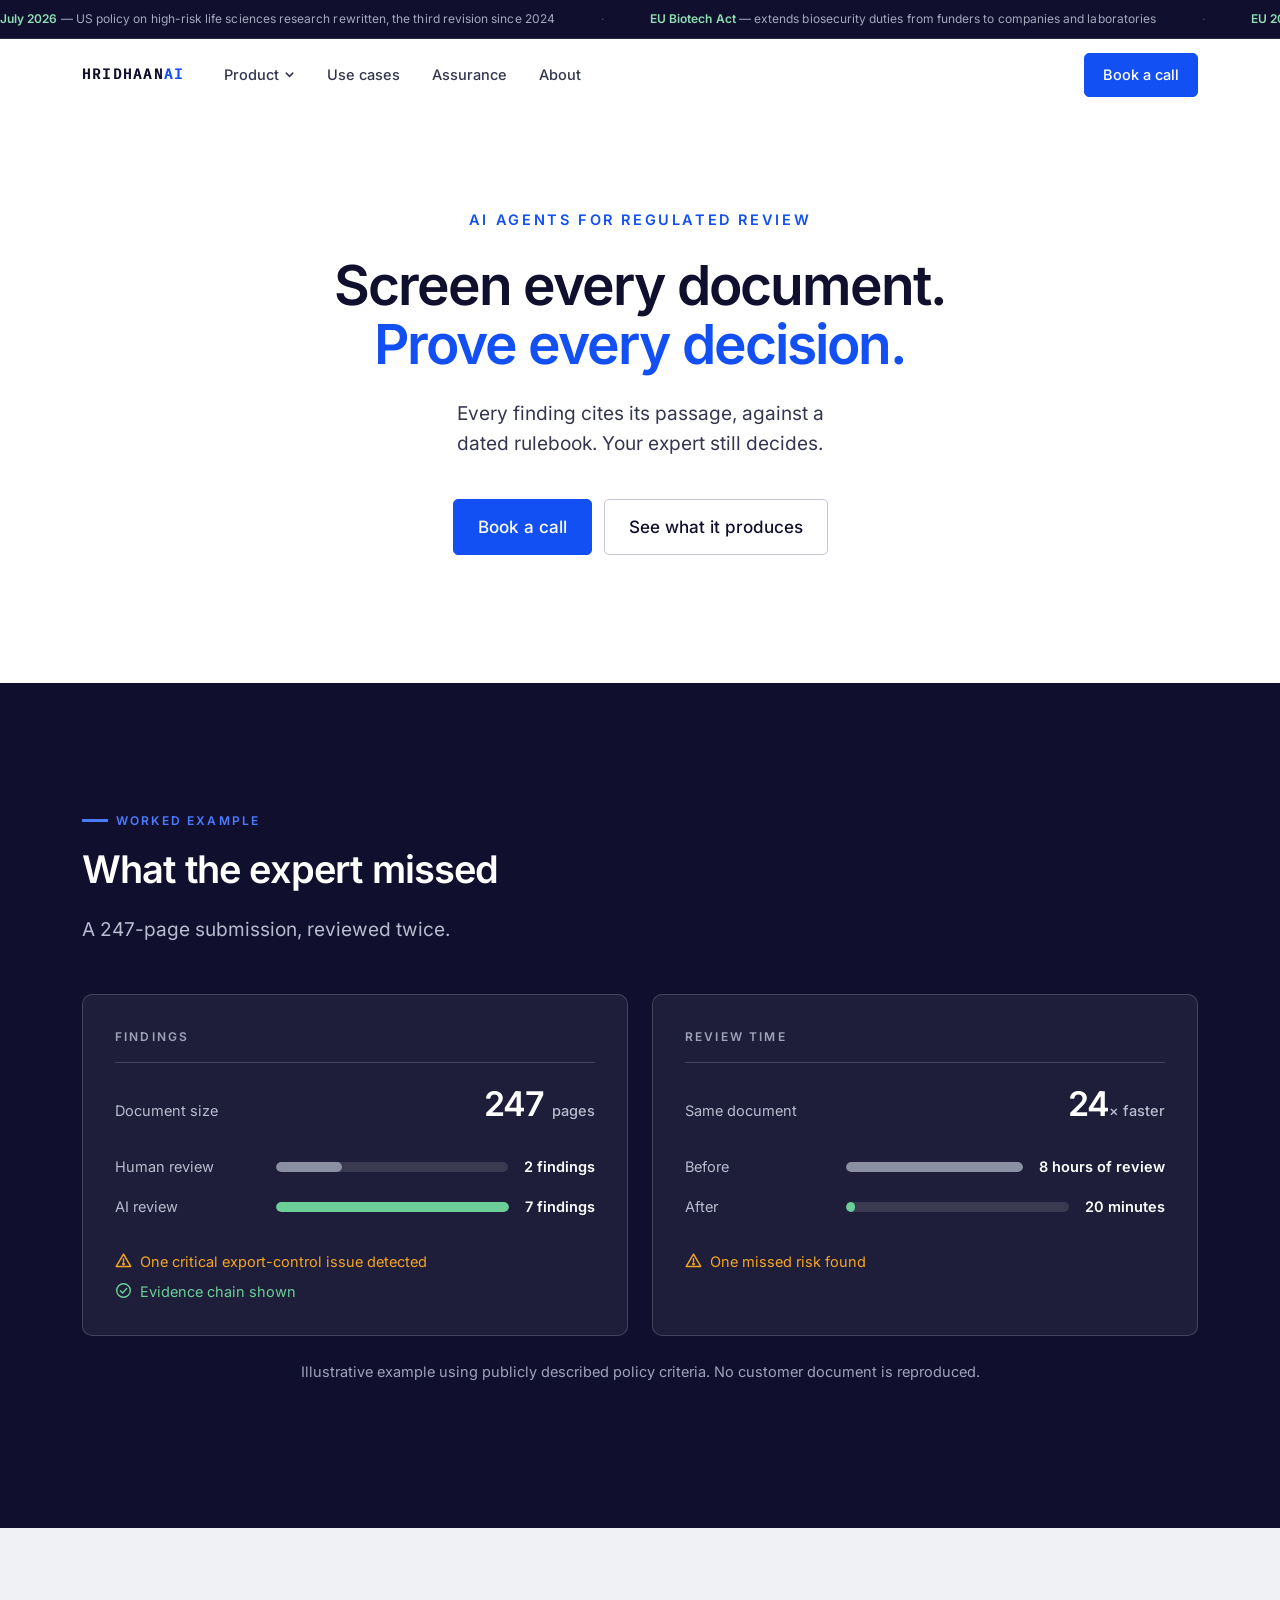
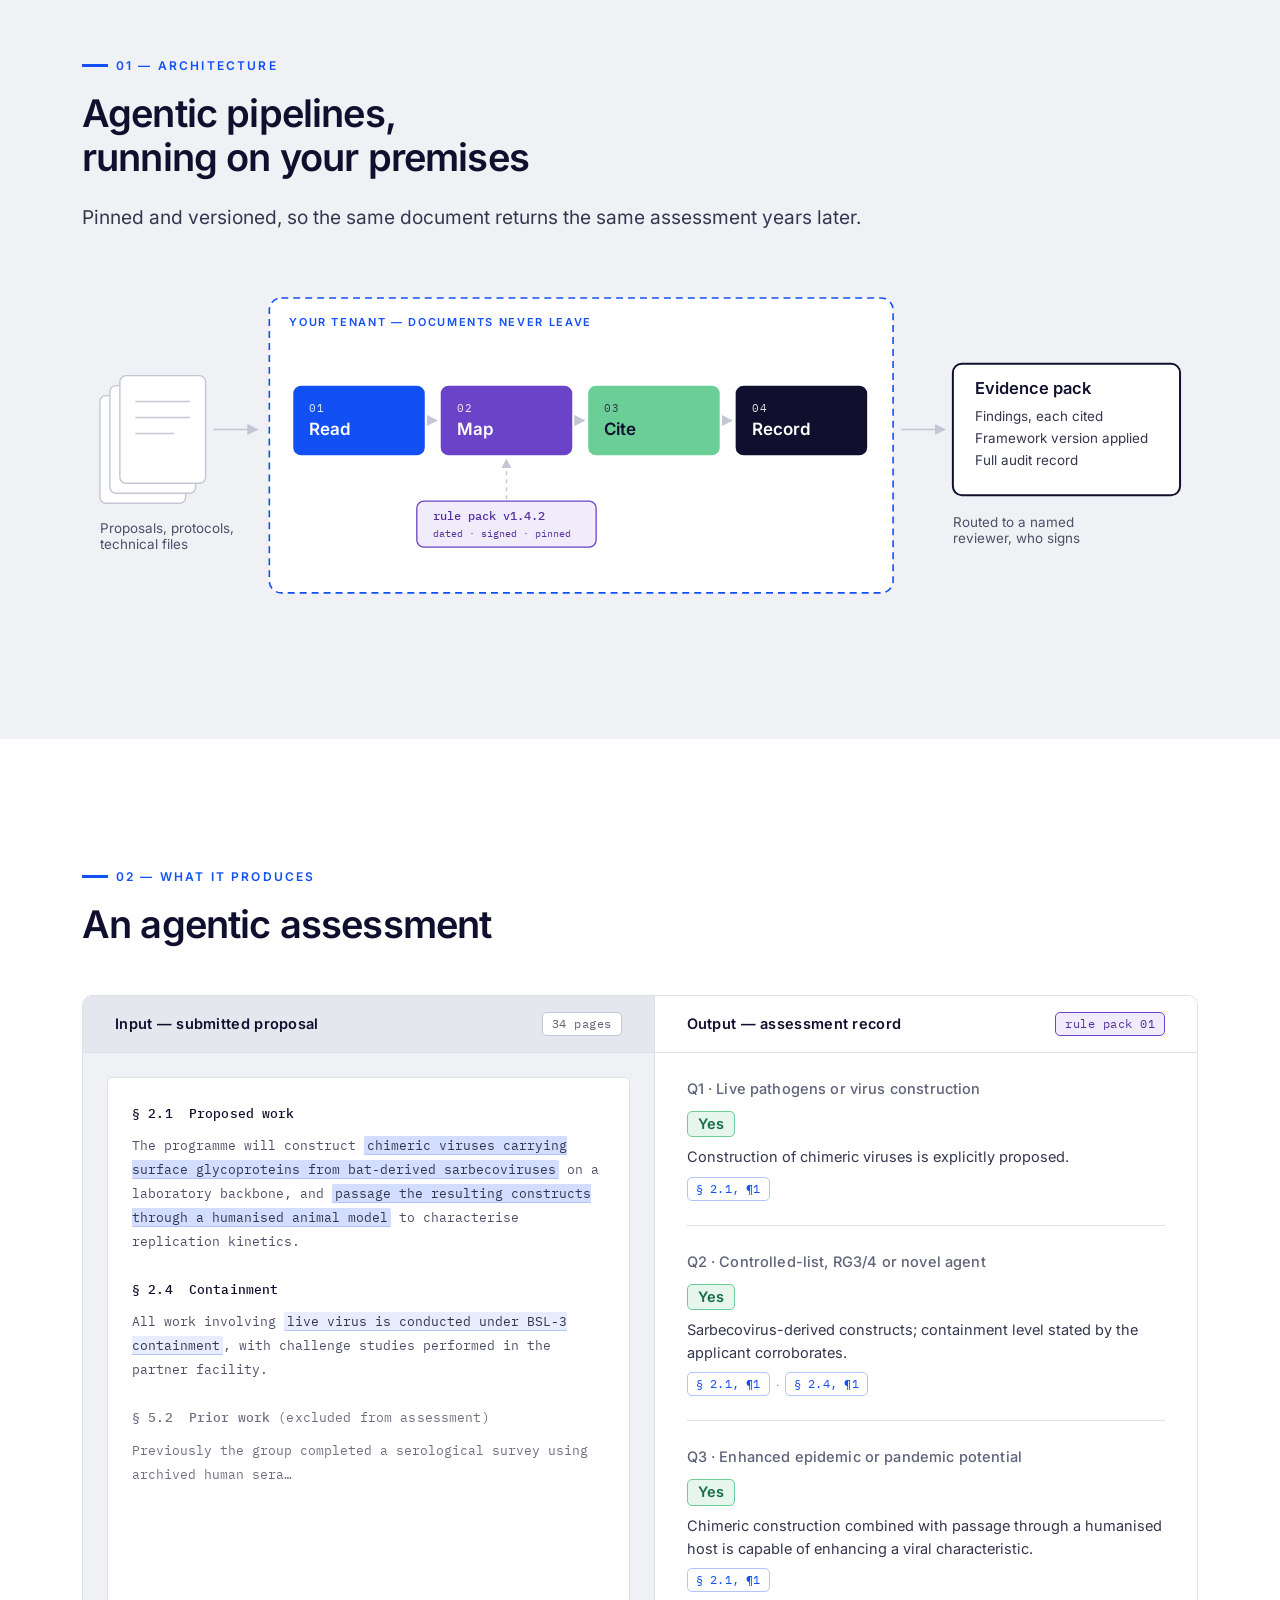
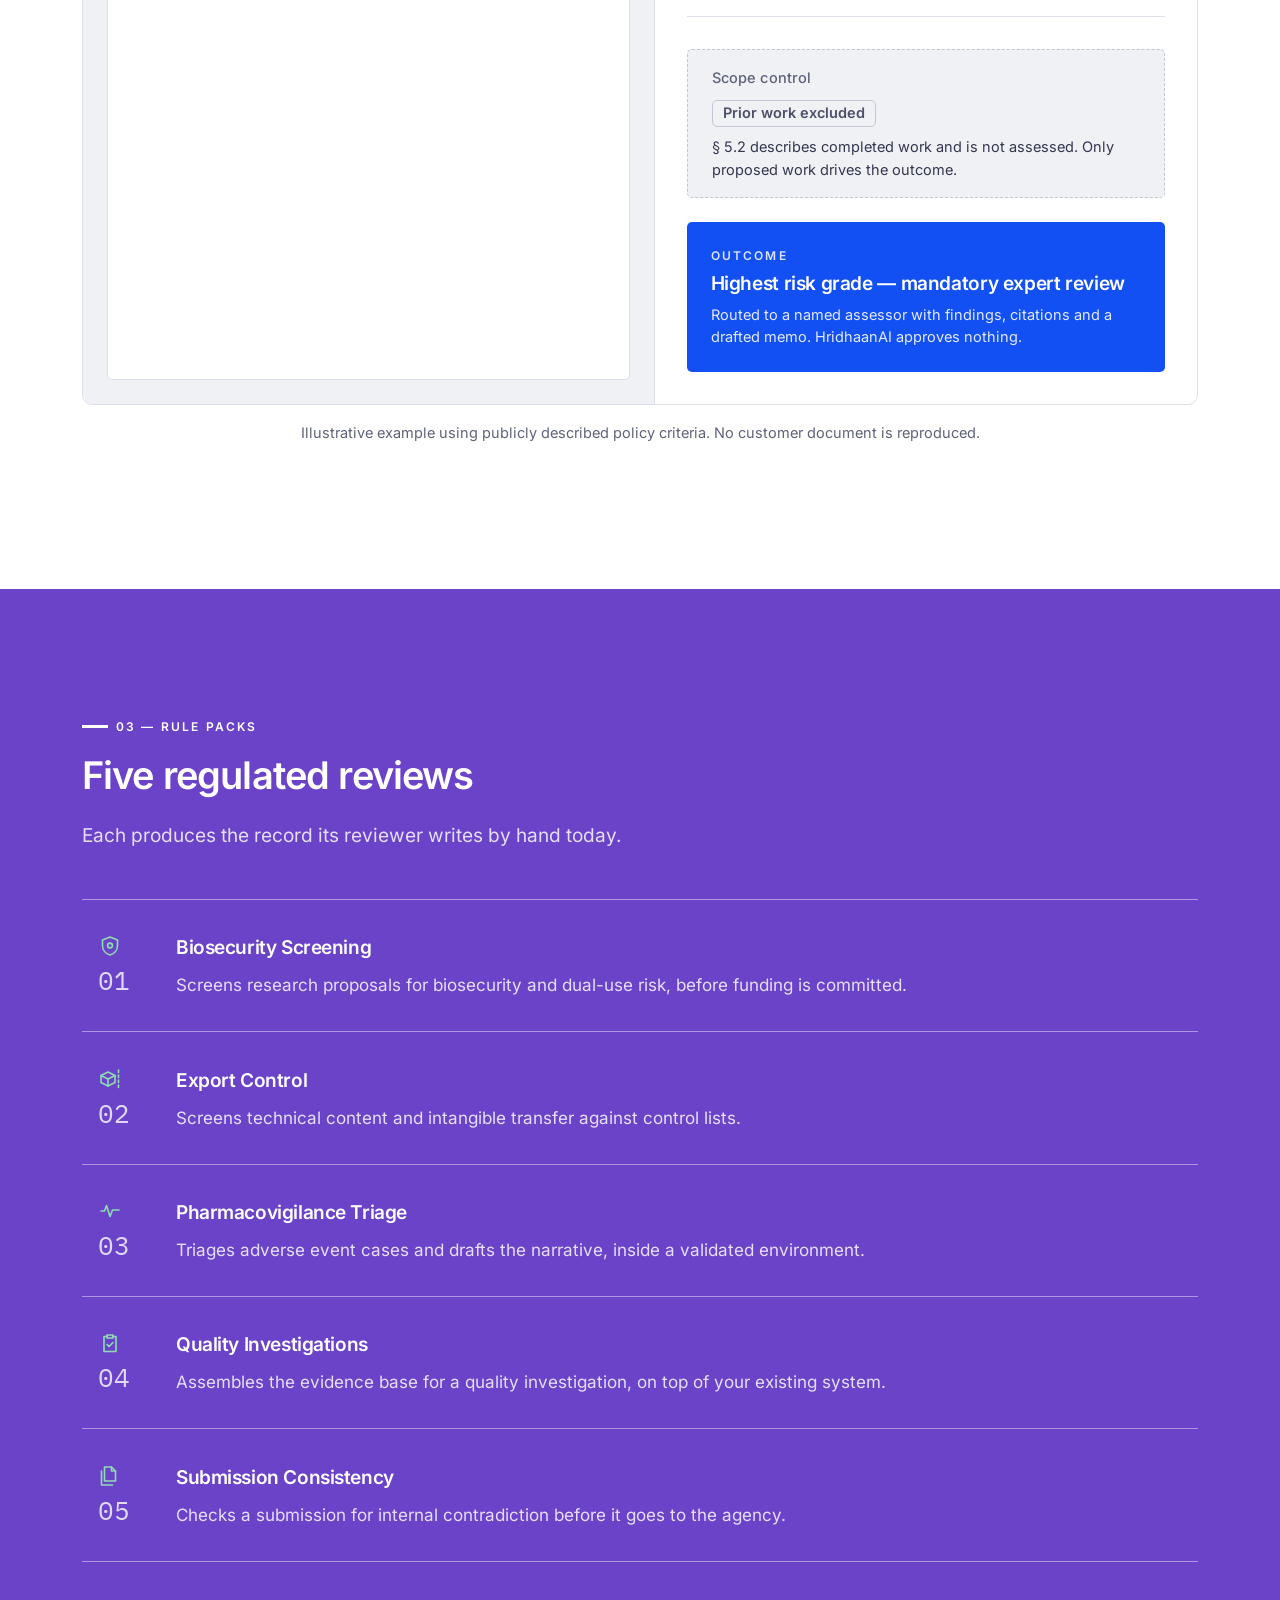
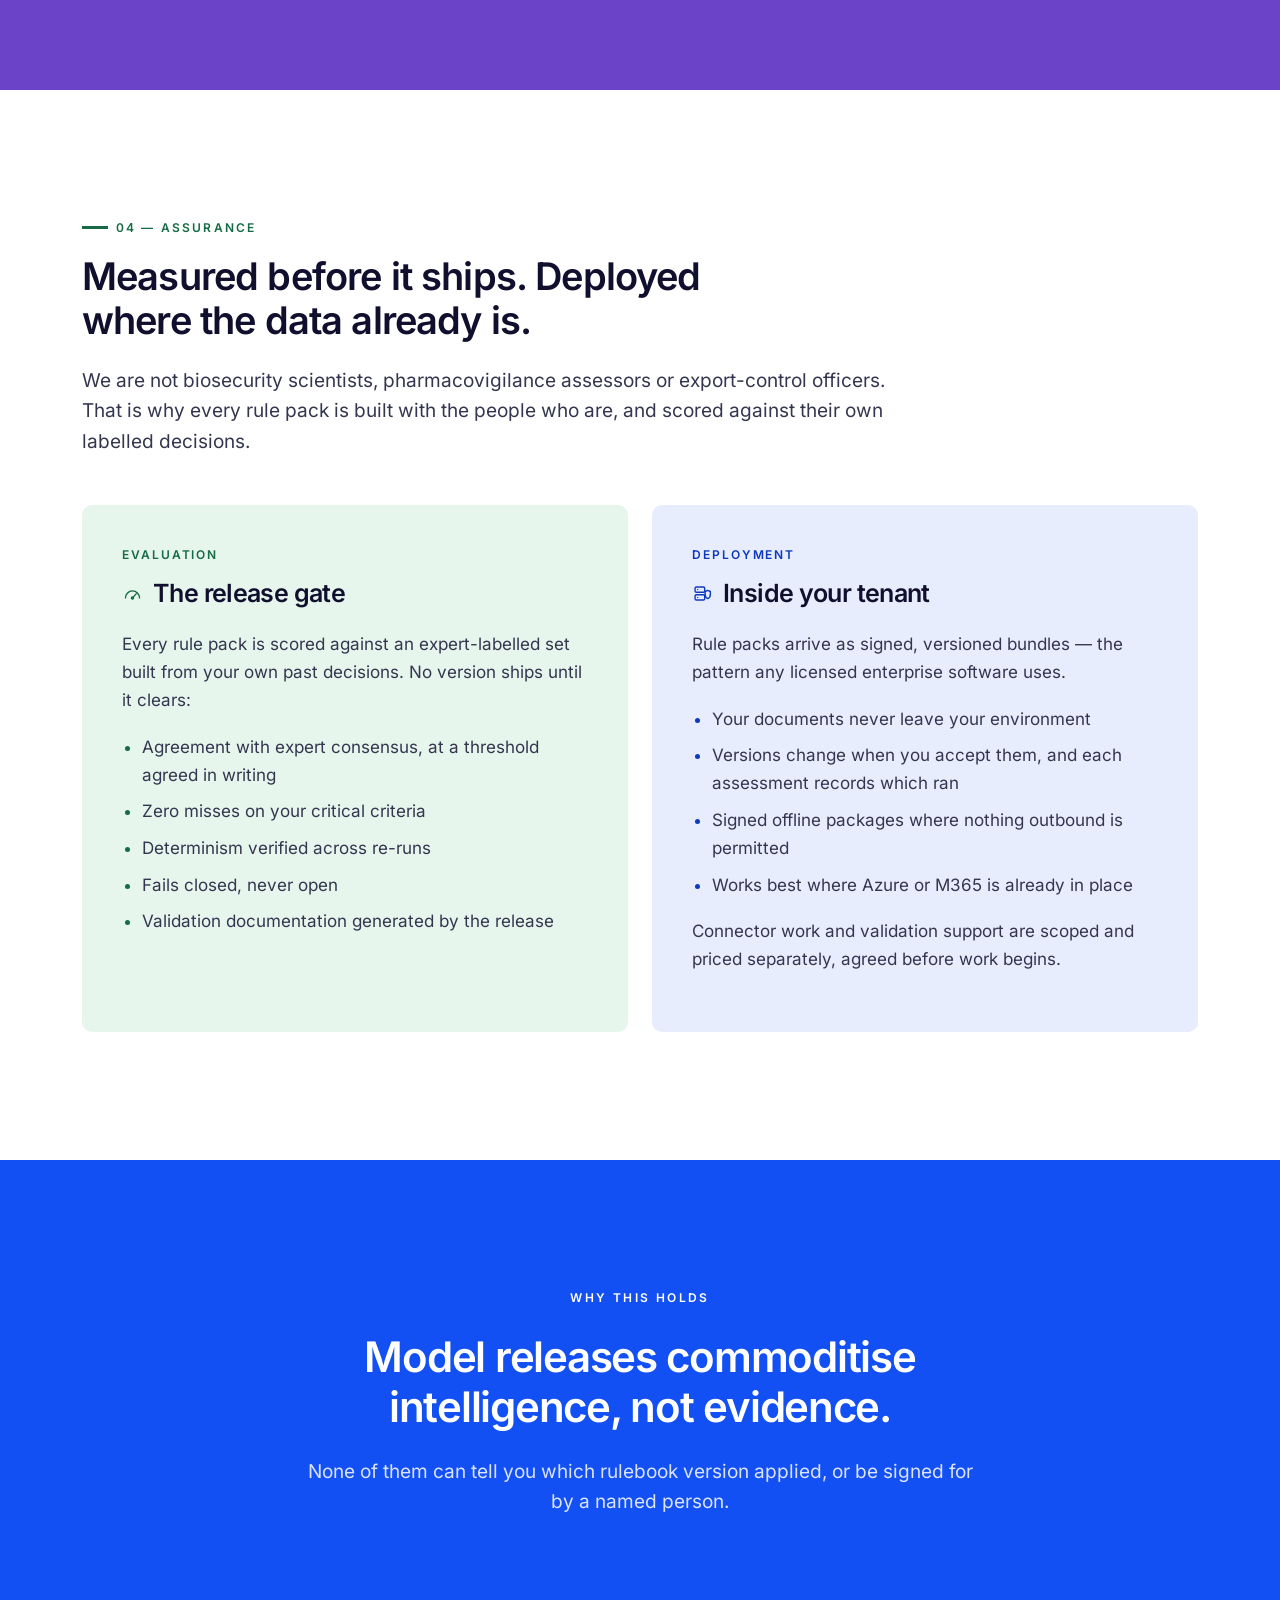
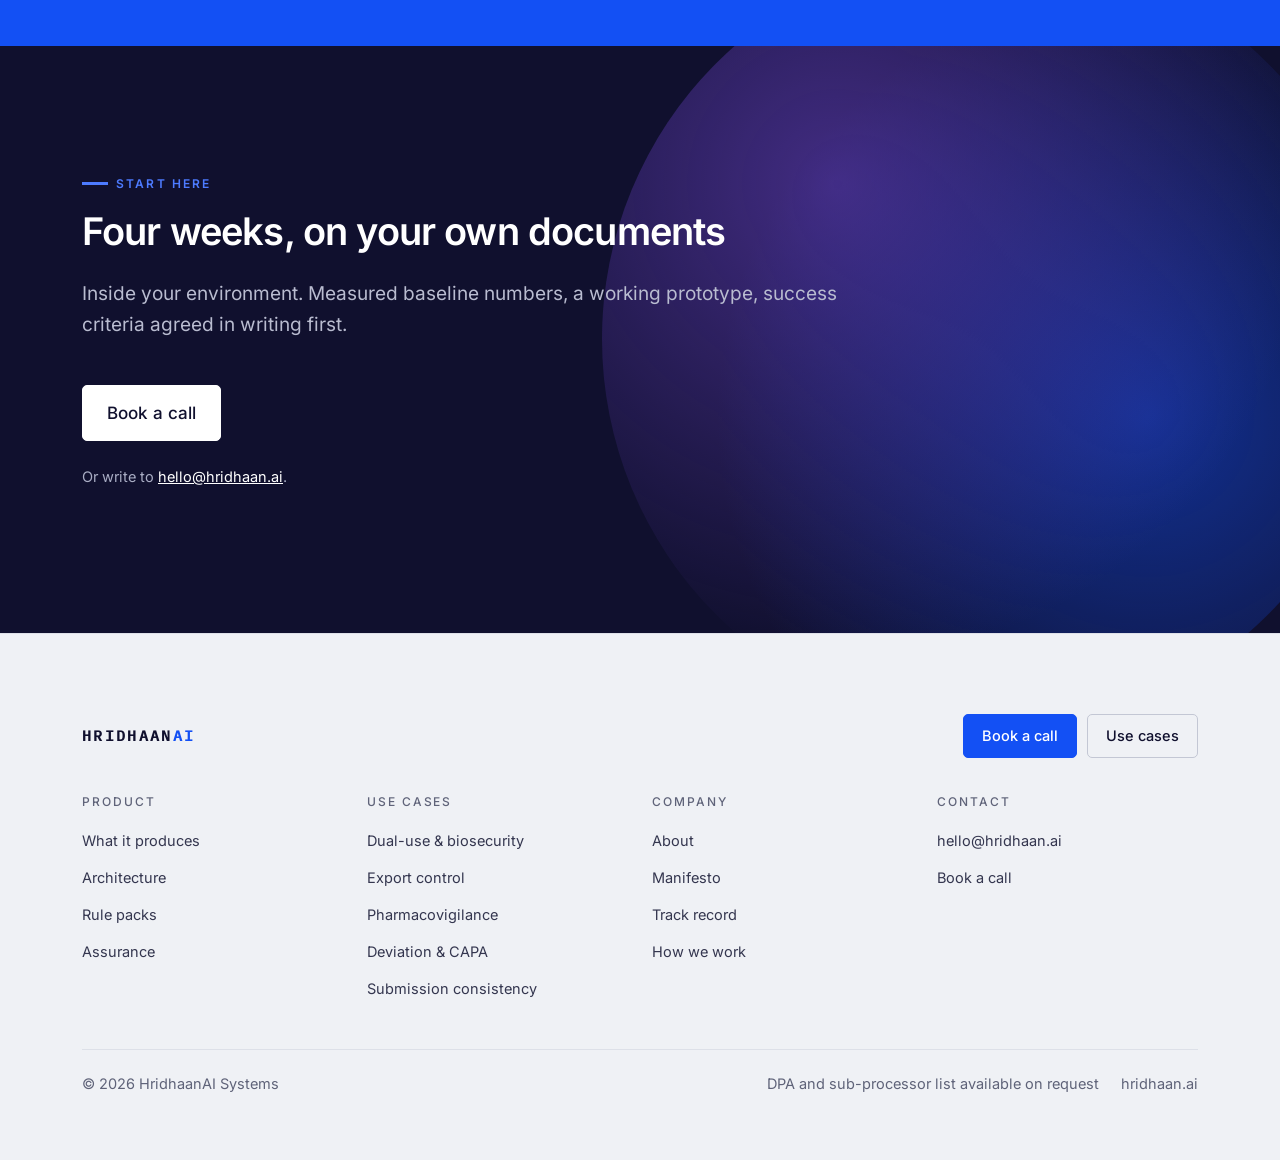
==== commit 14f33d78: "Lead with the evidence gap, directly under the hero A new dark band between the hero and section 01," ====
--- a/index.html
+++ b/index.html
@@ -87,6 +87,83 @@
       <a class="btn lg" href="mailto:hello@hridhaan.ai?subject=Hridhaan%20assessment%20engagement">Book a call</a>
       <a class="btn lg ghost" href="#output">See what it produces</a>
     </div>
+  </div>
+</section>
+
+<!-- ── The gap ───────────────────────────────────────────────────────── -->
+<section id="the-gap" class="band band-ink">
+  <div class="wrap">
+    <div class="eyebrow">Worked example</div>
+    <h2 class="sec">What the expert missed</h2>
+    <p class="lede">A 247-page submission, reviewed twice.</p>
+
+    <div class="gap-grid">
+
+      <div class="gap-panel">
+        <div class="gap-h">Findings</div>
+
+        <div class="stat">
+          <span class="stat-l">Document size</span>
+          <span class="stat-v">247 <span class="u">pages</span></span>
+        </div>
+
+        <div class="cmp">
+          <div class="cmp-row">
+            <span class="cmp-k">Human review</span>
+            <span class="cmp-track"><i class="cmp-fill base" style="width:28.6%"></i></span>
+            <span class="cmp-v">2 findings</span>
+          </div>
+          <div class="cmp-row">
+            <span class="cmp-k">AI review</span>
+            <span class="cmp-track"><i class="cmp-fill lead" style="width:100%"></i></span>
+            <span class="cmp-v">7 findings</span>
+          </div>
+        </div>
+
+        <ul class="flags">
+          <li class="crit">
+            <svg class="fic" viewBox="0 0 20 20" aria-hidden="true"><path d="M10 2.5 18.5 17H1.5z"/><path d="M10 8v3.6"/><circle cx="10" cy="14.2" r=".9"/></svg>
+            One critical export-control issue detected
+          </li>
+          <li class="ok">
+            <svg class="fic" viewBox="0 0 20 20" aria-hidden="true"><circle cx="10" cy="10" r="8"/><path d="m6.3 10.3 2.6 2.6 4.8-5.2"/></svg>
+            Evidence chain shown
+          </li>
+        </ul>
+      </div>
+
+      <div class="gap-panel">
+        <div class="gap-h">Review time</div>
+
+        <div class="stat">
+          <span class="stat-l">Same document</span>
+          <span class="stat-v">24<span class="u">&times; faster</span></span>
+        </div>
+
+        <div class="cmp">
+          <div class="cmp-row">
+            <span class="cmp-k">Before</span>
+            <span class="cmp-track"><i class="cmp-fill base" style="width:100%"></i></span>
+            <span class="cmp-v">8 hours of review</span>
+          </div>
+          <div class="cmp-row">
+            <span class="cmp-k">After</span>
+            <span class="cmp-track"><i class="cmp-fill lead" style="width:4.2%"></i></span>
+            <span class="cmp-v">20 minutes</span>
+          </div>
+        </div>
+
+        <ul class="flags">
+          <li class="crit">
+            <svg class="fic" viewBox="0 0 20 20" aria-hidden="true"><path d="M10 2.5 18.5 17H1.5z"/><path d="M10 8v3.6"/><circle cx="10" cy="14.2" r=".9"/></svg>
+            One missed risk found
+          </li>
+        </ul>
+      </div>
+
+    </div>
+
+    <p class="mock-note">Illustrative example using publicly described policy criteria. No customer document is reproduced.</p>
   </div>
 </section>
 
--- a/styles.css
+++ b/styles.css
@@ -140,6 +140,11 @@
   --green-t:    #c9ecd9;
   --green-br:   #8fdcb3;   /* on dark grounds */
 
+  /* Reserved status slot — never a fourth categorical hue, and it always
+     ships with an icon and a label. Tuned for the dark band it lives on
+     (9.1:1 there); it is not legible on paper, so it is not used there. */
+  --status-crit: #f5a524;
+
   /* the default accent, for anything not assigned a role */
   --accent:     var(--blue);
   --accent-dk:  var(--blue-dk);
@@ -328,7 +333,7 @@
 .band-blue strong, .band-violet strong, .band-ink strong { color: #fff; }
 .band-green strong { color: var(--ink); }
 
-.band-blue .lede, .band-violet .lede { color: inherit; }
+.band-blue .lede, .band-violet .lede, .band-ink .lede { color: inherit; }
 .band-green .lede { color: #123b28; }
 
 /* links and buttons sitting on a coloured ground */
@@ -951,6 +956,74 @@
   .has-menu.open:hover .menu-panel { display: grid; }
 }
 
+/* ══ The gap ═════════════════════════════════════════════════════════════
+   A KPI panel, not a chart: a handful of headline numbers, so each one is a
+   stat rather than a one-bar bar chart. Two comparisons share one encoding —
+   green is always the machine's row, grey is always the human's, and the bar
+   length carries the measure. Every row is direct-labelled, so identity is
+   never colour alone, and the values wear text colours rather than the
+   series colour. Blue and violet are never used to tell two things apart
+   here: they sit only ~12 ΔE apart, which is below the legibility floor
+   even for full colour vision. */
+
+.gap-grid {
+  display: grid;
+  grid-template-columns: repeat(2, minmax(0, 1fr));
+  gap: var(--s3);
+  margin-top: var(--s6);
+}
+.gap-panel {
+  background: rgba(255,255,255,.06);
+  border: 1px solid rgba(255,255,255,.16);
+  border-radius: var(--r);
+  padding: var(--s4);
+}
+.gap-h {
+  font-size: var(--t-xs); font-weight: 600; letter-spacing: .18em;
+  text-transform: uppercase; color: #9fa3ba;
+  padding-bottom: var(--s2); margin-bottom: var(--s3);
+  border-bottom: 1px solid rgba(255,255,255,.16);
+}
+
+/* headline stat */
+.stat { display: flex; align-items: baseline; justify-content: space-between; gap: var(--s2); margin-bottom: var(--s4); }
+.stat-l { font-size: var(--t-sm); color: #b9bcd0; }
+.stat-v { font-size: 34px; font-weight: 600; letter-spacing: -.03em; color: #fff; line-height: 1; }
+.stat-v .u { font-size: var(--t-sm); font-weight: 500; letter-spacing: 0; color: #b9bcd0; }
+
+/* the two comparison rows */
+.cmp { display: flex; flex-direction: column; gap: var(--s2); }
+.cmp-row { display: grid; grid-template-columns: 8.5em 1fr auto; align-items: center; gap: var(--s2); }
+.cmp-k { font-size: var(--t-sm); color: #b9bcd0; }
+.cmp-track { display: block; height: 10px; border-radius: 5px; background: rgba(255,255,255,.12); overflow: hidden; }
+.cmp-fill { display: block; height: 100%; border-radius: 5px; min-width: 6px; }
+.cmp-fill.base { background: var(--ink-5); }
+.cmp-fill.lead { background: var(--green); }
+.cmp-v { font-size: var(--t-sm); font-weight: 600; color: #fff; white-space: nowrap; }
+
+/* flagged outcomes — status, so each ships an icon and a label, never colour alone */
+.flags { list-style: none; margin: var(--s4) 0 0; padding: 0; }
+.flags li {
+  display: flex; align-items: flex-start; gap: var(--s1);
+  font-size: var(--t-sm); line-height: 1.5; margin-bottom: var(--s1);
+}
+.flags li:last-child { margin-bottom: 0; }
+.flags .fic { width: 17px; height: 17px; flex: none; margin-top: 1px; fill: none; stroke-width: 1.7; stroke-linecap: round; stroke-linejoin: round; }
+.flags .crit { color: var(--status-crit); }
+.flags .crit .fic { stroke: var(--status-crit); }
+.flags .ok { color: var(--green); }
+.flags .ok .fic { stroke: var(--green); }
+
+.band-ink .mock-note { color: #9fa3ba; margin-top: var(--s3); }
+
+@media (max-width: 900px) {
+  .gap-grid { grid-template-columns: 1fr; }
+  .gap-panel { padding: var(--s3); }
+  .cmp-row { grid-template-columns: 1fr auto; }
+  .cmp-track { grid-column: 1 / -1; order: 3; }
+  .cmp-v { text-align: right; }
+}
+
 /* ══ Architecture diagram — section 01 ═══════════════════════════════════
    Inline SVG so it inherits the palette and scales with the type. Two
    arrangements of the same pipeline: wide, and stacked for narrow screens.
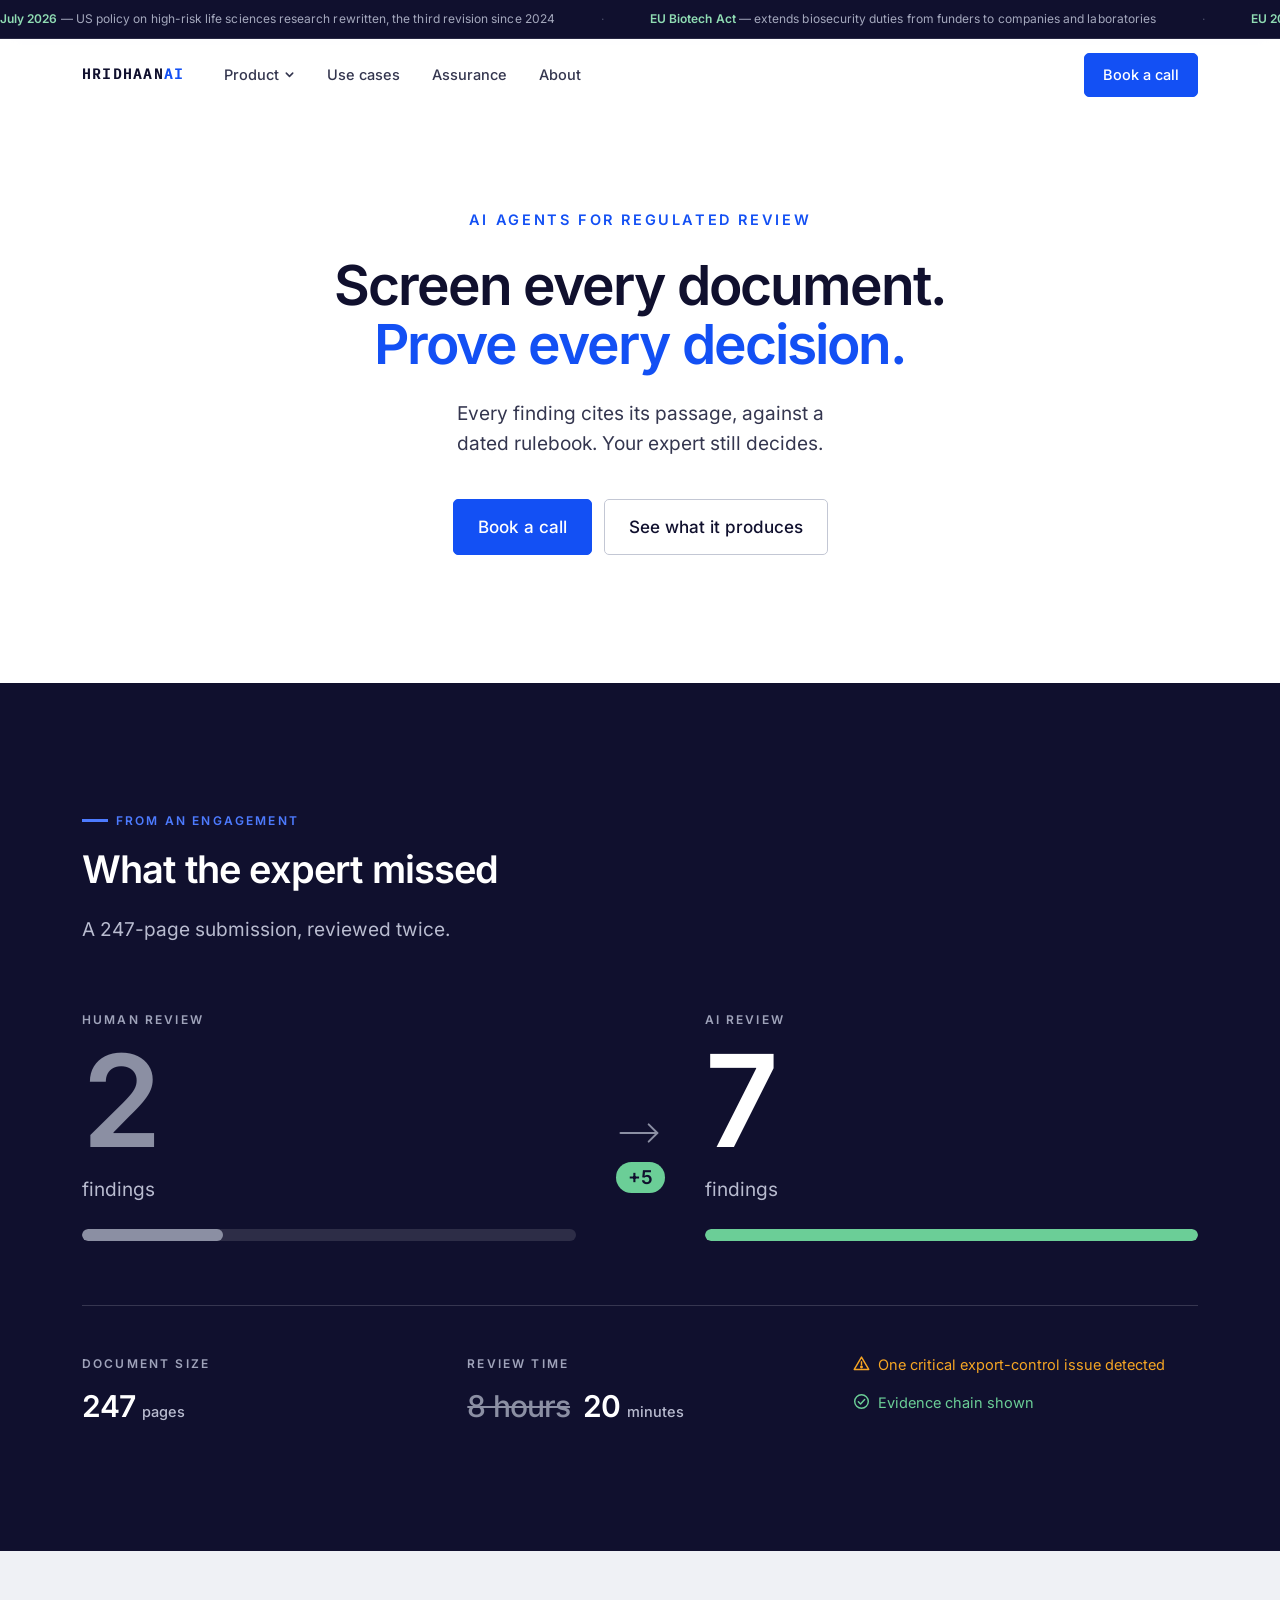
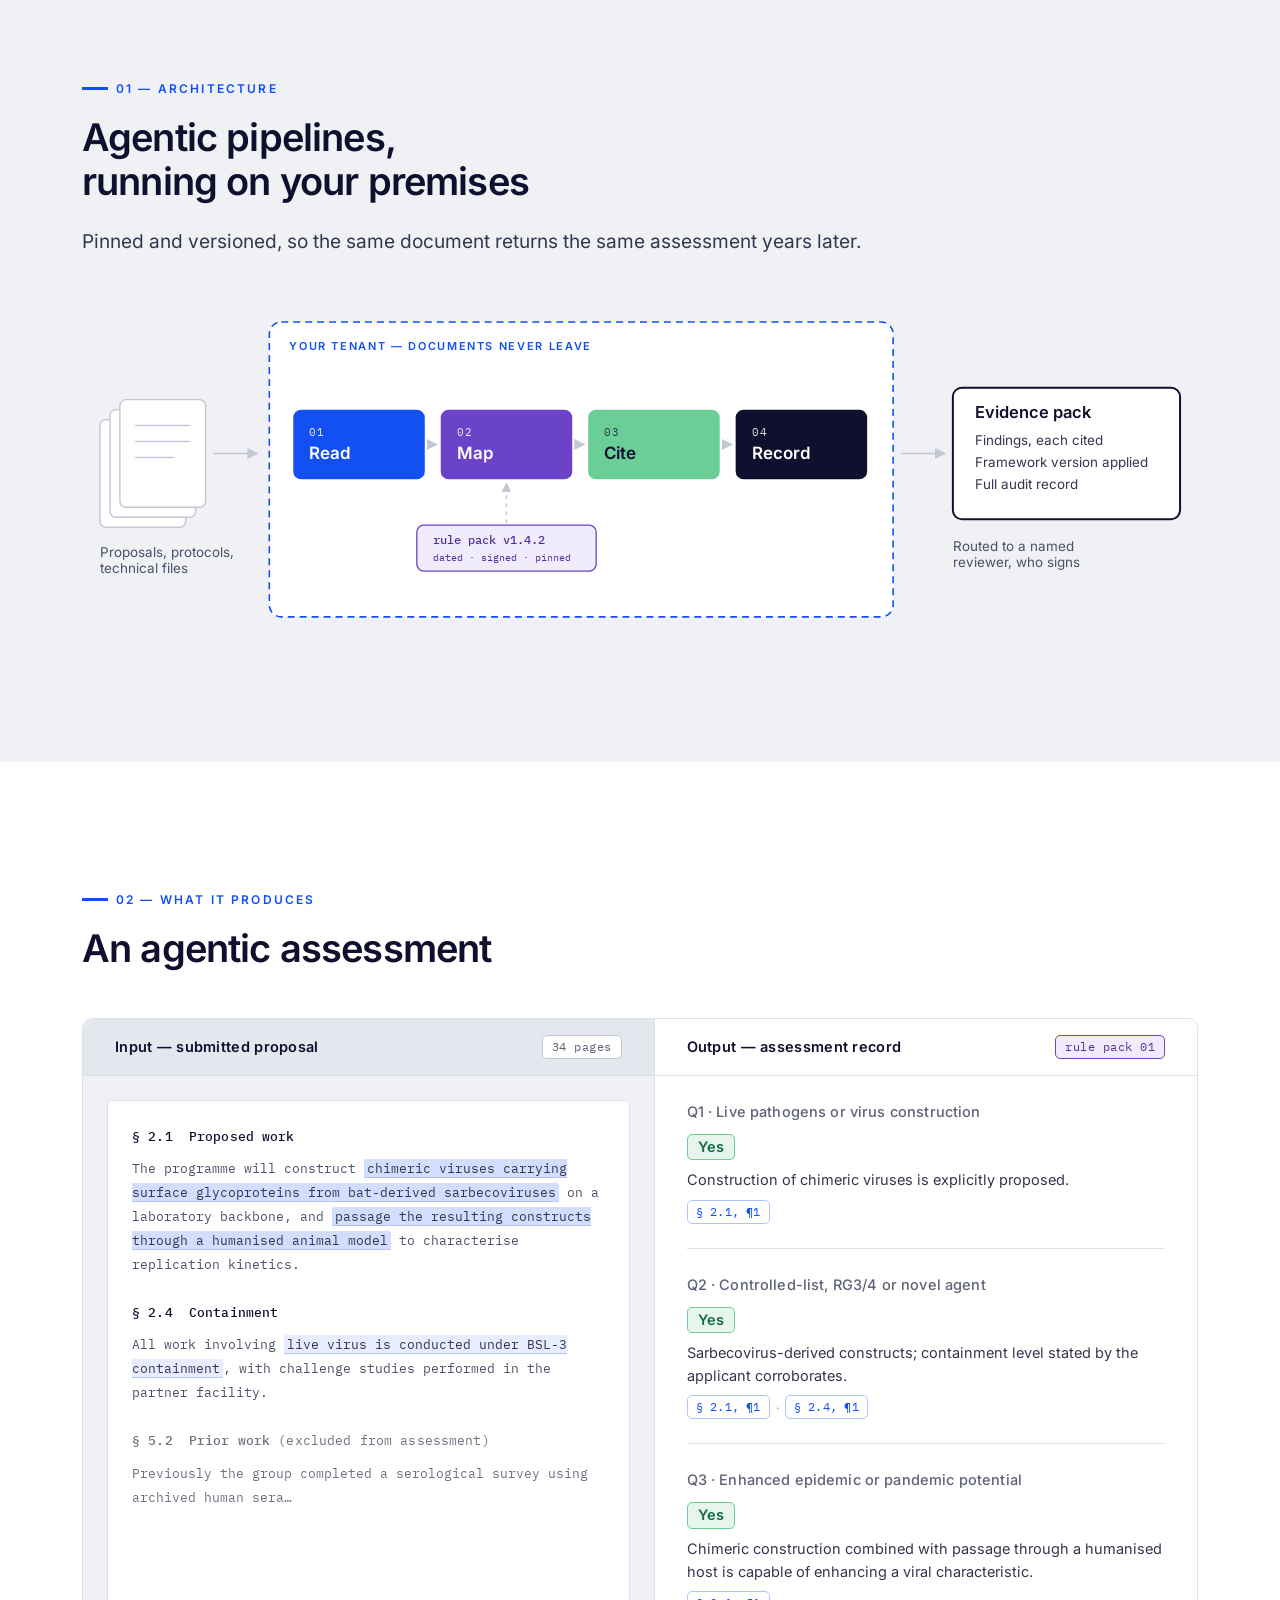
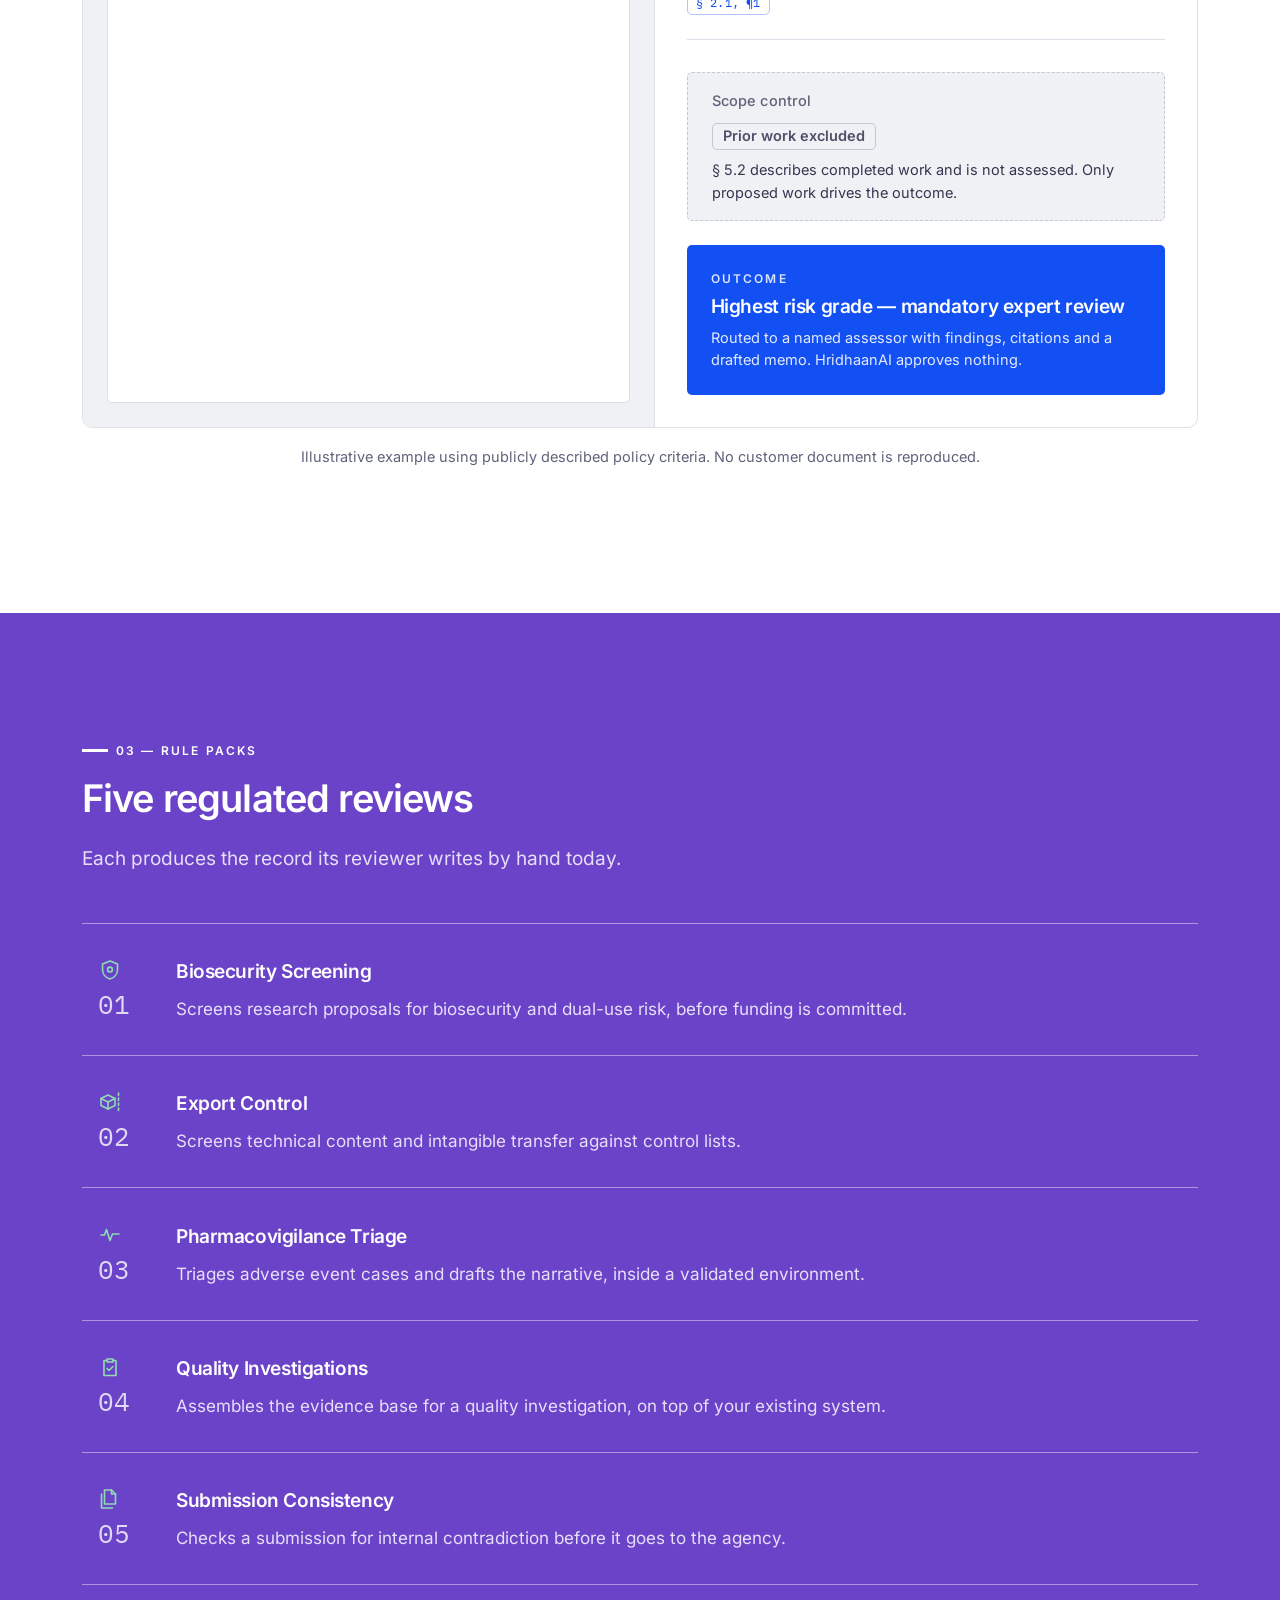
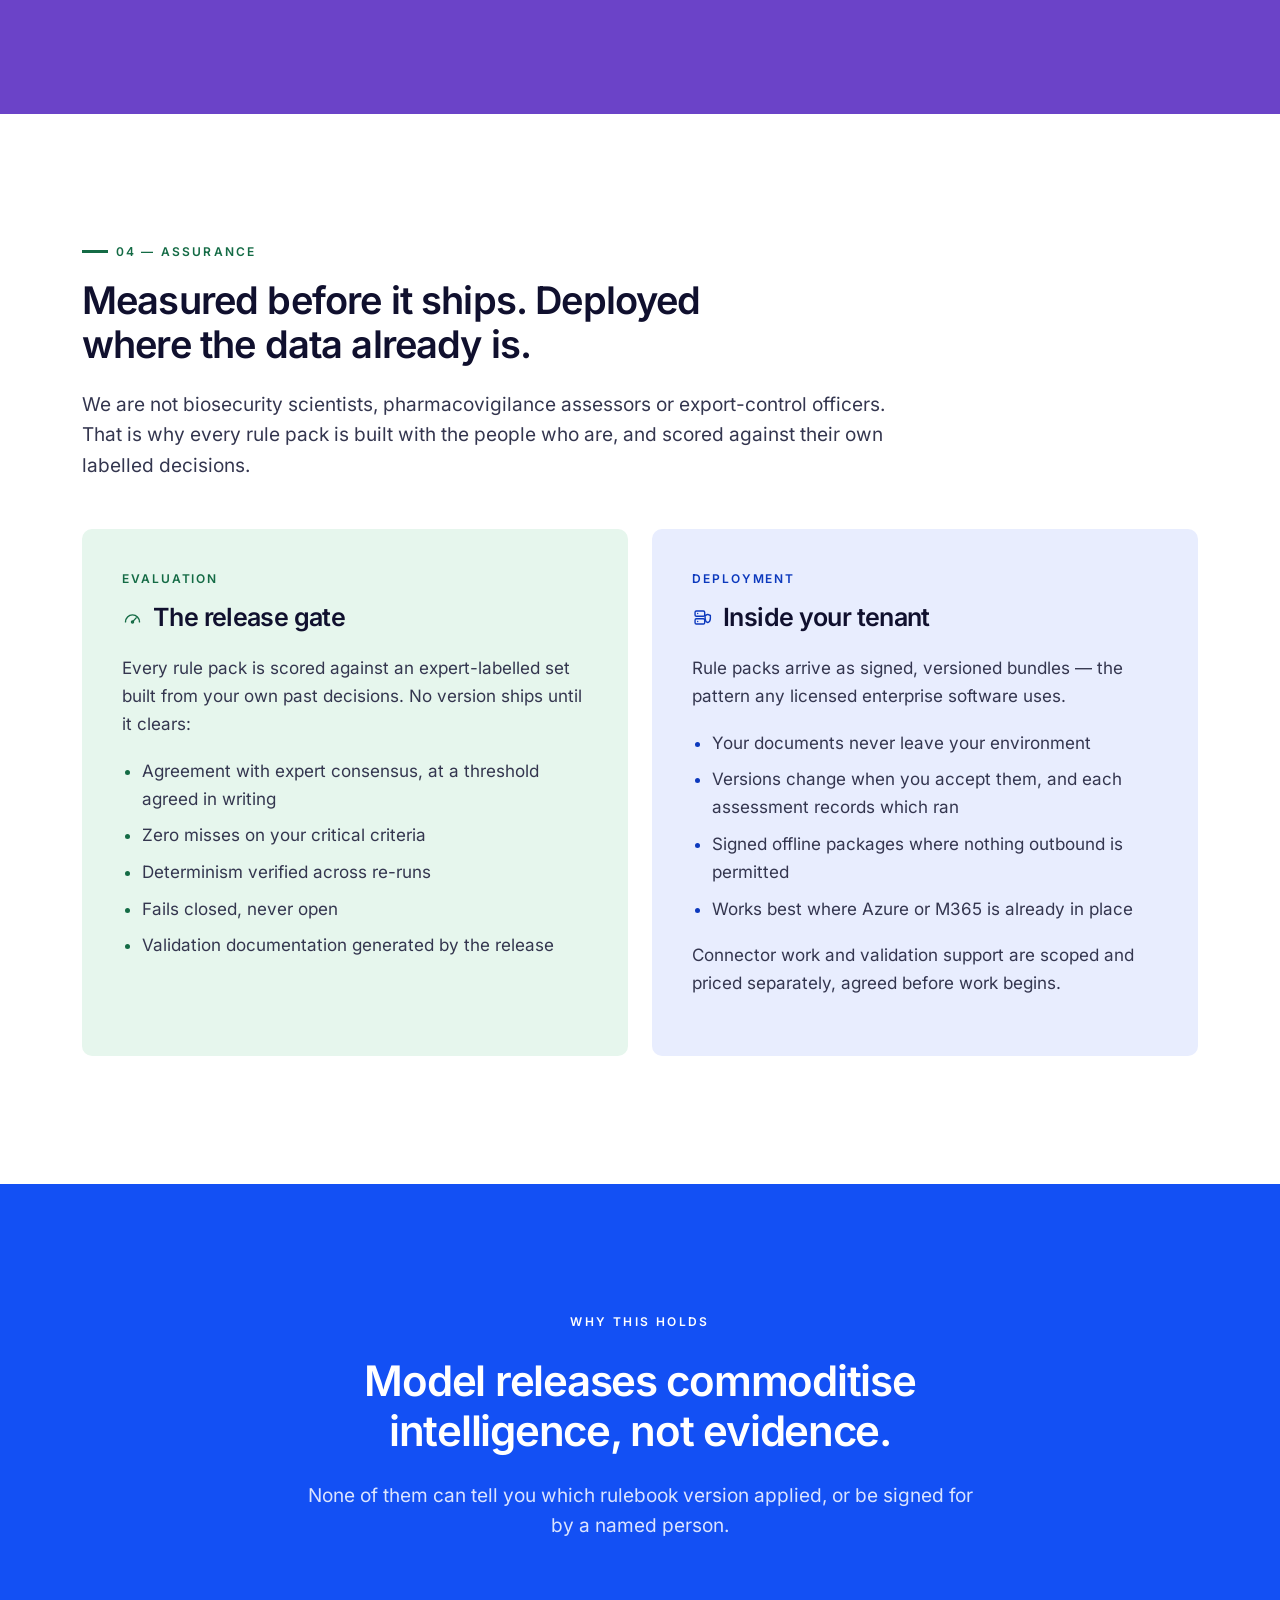
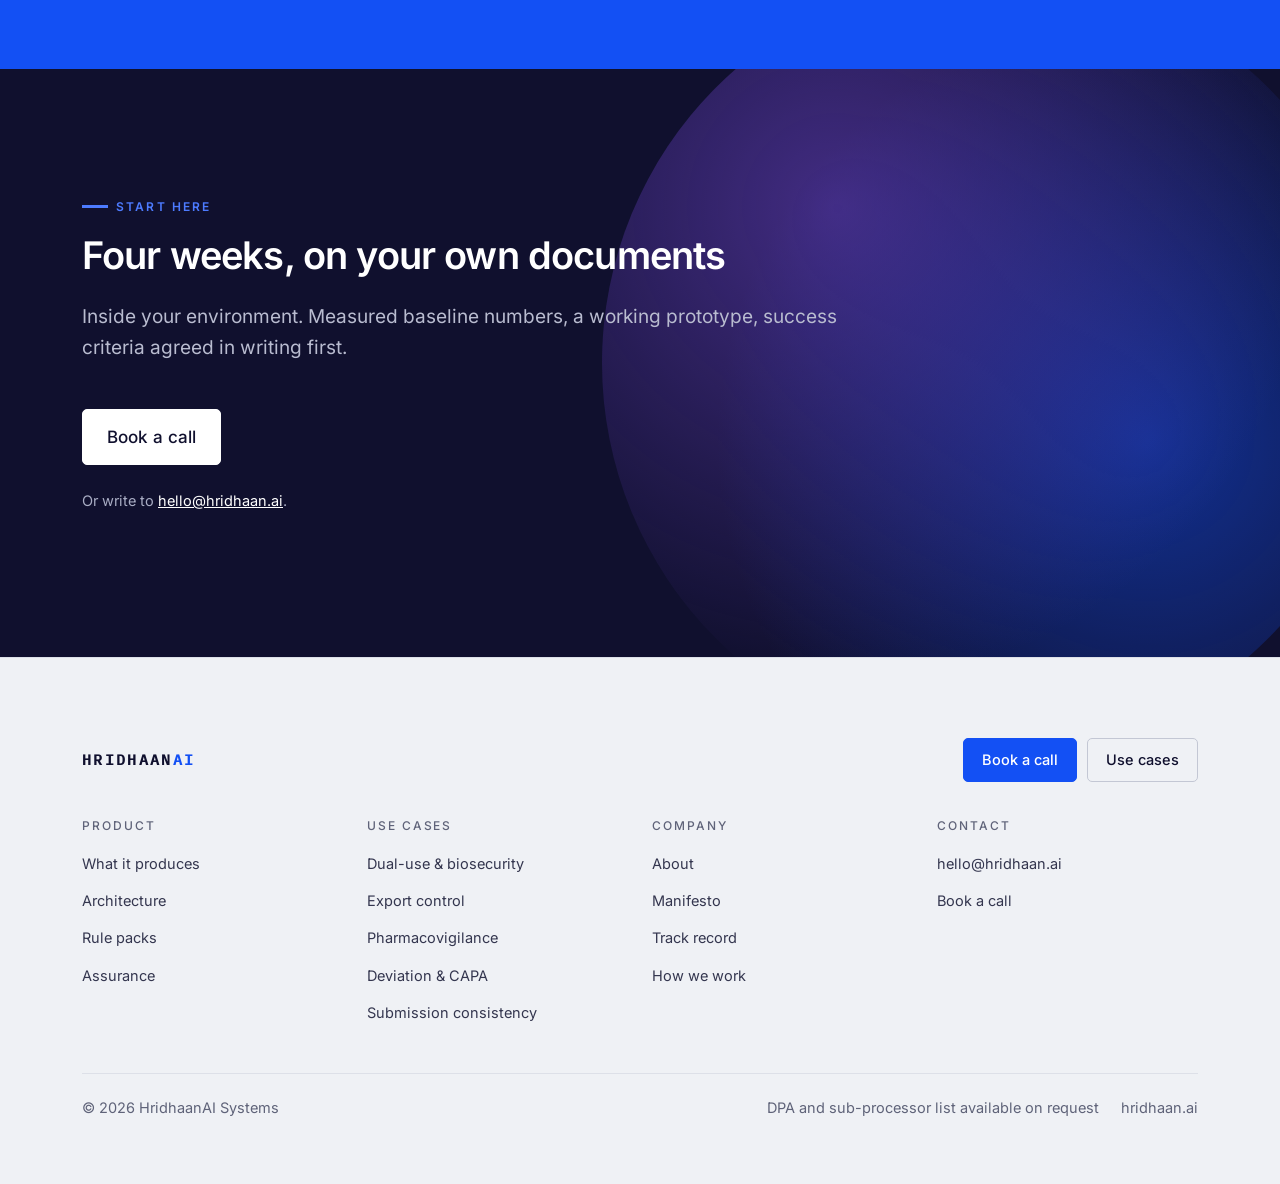
==== commit 7a7cfe09: "Make the evidence gap a billboard, and state it as an engagement The 2-against-7 comparison now runs" ====
--- a/index.html
+++ b/index.html
@@ -93,33 +93,41 @@
 <!-- ── The gap ───────────────────────────────────────────────────────── -->
 <section id="the-gap" class="band band-ink">
   <div class="wrap">
-    <div class="eyebrow">Worked example</div>
+    <div class="eyebrow">From an engagement</div>
     <h2 class="sec">What the expert missed</h2>
     <p class="lede">A 247-page submission, reviewed twice.</p>
 
-    <div class="gap-grid">
-
-      <div class="gap-panel">
-        <div class="gap-h">Findings</div>
-
-        <div class="stat">
-          <span class="stat-l">Document size</span>
-          <span class="stat-v">247 <span class="u">pages</span></span>
-        </div>
-
-        <div class="cmp">
-          <div class="cmp-row">
-            <span class="cmp-k">Human review</span>
-            <span class="cmp-track"><i class="cmp-fill base" style="width:28.6%"></i></span>
-            <span class="cmp-v">2 findings</span>
-          </div>
-          <div class="cmp-row">
-            <span class="cmp-k">AI review</span>
-            <span class="cmp-track"><i class="cmp-fill lead" style="width:100%"></i></span>
-            <span class="cmp-v">7 findings</span>
-          </div>
-        </div>
-
+    <div class="gap-hero">
+      <div class="gap-side">
+        <div class="gap-k">Human review</div>
+        <div class="gap-n is-base">2</div>
+        <div class="gap-u">findings</div>
+        <div class="gap-bar"><i class="base" style="width:28.6%"></i></div>
+      </div>
+
+      <div class="gap-vs">
+        <svg viewBox="0 0 40 24" aria-hidden="true"><path d="M2 12h34"/><path d="m28 4 8 8-8 8"/></svg>
+        <span class="gap-delta">+5</span>
+      </div>
+
+      <div class="gap-side">
+        <div class="gap-k">AI review</div>
+        <div class="gap-n">7</div>
+        <div class="gap-u">findings</div>
+        <div class="gap-bar"><i class="lead" style="width:100%"></i></div>
+      </div>
+    </div>
+
+    <div class="gap-row">
+      <div class="gap-tile">
+        <div class="gap-k">Document size</div>
+        <div class="gap-m">247 <span class="u">pages</span></div>
+      </div>
+      <div class="gap-tile">
+        <div class="gap-k">Review time</div>
+        <div class="gap-m"><s>8 hours</s> 20 <span class="u">minutes</span></div>
+      </div>
+      <div class="gap-tile">
         <ul class="flags">
           <li class="crit">
             <svg class="fic" viewBox="0 0 20 20" aria-hidden="true"><path d="M10 2.5 18.5 17H1.5z"/><path d="M10 8v3.6"/><circle cx="10" cy="14.2" r=".9"/></svg>
@@ -131,41 +139,11 @@
           </li>
         </ul>
       </div>
-
-      <div class="gap-panel">
-        <div class="gap-h">Review time</div>
-
-        <div class="stat">
-          <span class="stat-l">Same document</span>
-          <span class="stat-v">24<span class="u">&times; faster</span></span>
-        </div>
-
-        <div class="cmp">
-          <div class="cmp-row">
-            <span class="cmp-k">Before</span>
-            <span class="cmp-track"><i class="cmp-fill base" style="width:100%"></i></span>
-            <span class="cmp-v">8 hours of review</span>
-          </div>
-          <div class="cmp-row">
-            <span class="cmp-k">After</span>
-            <span class="cmp-track"><i class="cmp-fill lead" style="width:4.2%"></i></span>
-            <span class="cmp-v">20 minutes</span>
-          </div>
-        </div>
-
-        <ul class="flags">
-          <li class="crit">
-            <svg class="fic" viewBox="0 0 20 20" aria-hidden="true"><path d="M10 2.5 18.5 17H1.5z"/><path d="M10 8v3.6"/><circle cx="10" cy="14.2" r=".9"/></svg>
-            One missed risk found
-          </li>
-        </ul>
-      </div>
-
-    </div>
-
-    <p class="mock-note">Illustrative example using publicly described policy criteria. No customer document is reproduced.</p>
-  </div>
-</section>
+    </div>
+
+  </div>
+</section>
+
 
 <!-- ── Architecture ──────────────────────────────────────────────────── -->
 <section id="architecture" class="tint sec-blue">
--- a/styles.css
+++ b/styles.css
@@ -956,56 +956,70 @@
   .has-menu.open:hover .menu-panel { display: grid; }
 }
 
-/* ══ The gap ═════════════════════════════════════════════════════════════
-   A KPI panel, not a chart: a handful of headline numbers, so each one is a
-   stat rather than a one-bar bar chart. Two comparisons share one encoding —
-   green is always the machine's row, grey is always the human's, and the bar
-   length carries the measure. Every row is direct-labelled, so identity is
-   never colour alone, and the values wear text colours rather than the
-   series colour. Blue and violet are never used to tell two things apart
-   here: they sit only ~12 ΔE apart, which is below the legibility floor
-   even for full colour vision. */
-
-.gap-grid {
+/* ══ The gap ══════════════════════════════════════════════════════════════════════
+   A billboard, not a dashboard: the one comparison that carries the pitch,
+   at display size, with everything else supporting it underneath.
+
+   Headline numbers, so these are stat figures rather than a one-bar bar
+   chart. The figures wear text colours — primary for the machine's count,
+   muted for the human's — and the bar underneath carries the identity, so
+   no value is coloured by its series. The delta chip is the one exception
+   the stat contract allows: its colour states direction.
+
+   Green against grey, never blue against violet. Those two sit about
+   12 ΔE apart, under the floor where a pair stays tellable apart even with
+   full colour vision, so they are never asked to separate anything. */
+
+.gap-hero {
   display: grid;
-  grid-template-columns: repeat(2, minmax(0, 1fr));
-  gap: var(--s3);
+  grid-template-columns: 1fr auto 1fr;
+  align-items: end;
+  gap: var(--s5);
+  margin-top: var(--s7);
+  padding-bottom: var(--s7);
+  border-bottom: 1px solid rgba(255,255,255,.16);
+}
+.gap-k {
+  font-size: var(--t-xs); font-weight: 600; letter-spacing: .18em;
+  text-transform: uppercase; color: #9fa3ba; margin-bottom: var(--s2);
+}
+.gap-n {
+  font-size: clamp(64px, 10vw, 128px);
+  font-weight: 600; line-height: .88; letter-spacing: -.045em;
+  color: #fff;
+}
+.gap-n.is-base { color: var(--ink-5); }
+.gap-u { font-size: var(--t-md); color: #b9bcd0; margin-top: var(--s2); }
+.gap-bar { height: 12px; border-radius: 6px; background: rgba(255,255,255,.12); overflow: hidden; margin-top: var(--s3); }
+.gap-bar i { display: block; height: 100%; border-radius: 6px; min-width: 8px; }
+.gap-bar .base { background: var(--ink-5); }
+.gap-bar .lead { background: var(--green); }
+
+/* the arrow, and the delta — the one figure whose colour states direction */
+.gap-vs { display: flex; flex-direction: column; align-items: center; gap: var(--s2); padding-bottom: var(--s6); }
+.gap-vs svg { width: 44px; height: 26px; fill: none; stroke: var(--ink-5); stroke-width: 1.8; stroke-linecap: round; stroke-linejoin: round; }
+.gap-delta {
+  font-size: var(--t-md); font-weight: 600; line-height: 1;
+  color: var(--ink); background: var(--green);
+  padding: 6px 12px; border-radius: 100px;
+}
+
+/* supporting row */
+.gap-row {
+  display: grid;
+  grid-template-columns: repeat(3, minmax(0, 1fr));
+  gap: var(--s5);
   margin-top: var(--s6);
 }
-.gap-panel {
-  background: rgba(255,255,255,.06);
-  border: 1px solid rgba(255,255,255,.16);
-  border-radius: var(--r);
-  padding: var(--s4);
-}
-.gap-h {
-  font-size: var(--t-xs); font-weight: 600; letter-spacing: .18em;
-  text-transform: uppercase; color: #9fa3ba;
-  padding-bottom: var(--s2); margin-bottom: var(--s3);
-  border-bottom: 1px solid rgba(255,255,255,.16);
-}
-
-/* headline stat */
-.stat { display: flex; align-items: baseline; justify-content: space-between; gap: var(--s2); margin-bottom: var(--s4); }
-.stat-l { font-size: var(--t-sm); color: #b9bcd0; }
-.stat-v { font-size: 34px; font-weight: 600; letter-spacing: -.03em; color: #fff; line-height: 1; }
-.stat-v .u { font-size: var(--t-sm); font-weight: 500; letter-spacing: 0; color: #b9bcd0; }
-
-/* the two comparison rows */
-.cmp { display: flex; flex-direction: column; gap: var(--s2); }
-.cmp-row { display: grid; grid-template-columns: 8.5em 1fr auto; align-items: center; gap: var(--s2); }
-.cmp-k { font-size: var(--t-sm); color: #b9bcd0; }
-.cmp-track { display: block; height: 10px; border-radius: 5px; background: rgba(255,255,255,.12); overflow: hidden; }
-.cmp-fill { display: block; height: 100%; border-radius: 5px; min-width: 6px; }
-.cmp-fill.base { background: var(--ink-5); }
-.cmp-fill.lead { background: var(--green); }
-.cmp-v { font-size: var(--t-sm); font-weight: 600; color: #fff; white-space: nowrap; }
-
-/* flagged outcomes — status, so each ships an icon and a label, never colour alone */
-.flags { list-style: none; margin: var(--s4) 0 0; padding: 0; }
+.gap-m { font-size: 30px; font-weight: 600; letter-spacing: -.03em; color: #fff; line-height: 1.1; }
+.gap-m .u { font-size: var(--t-sm); font-weight: 500; letter-spacing: 0; color: #b9bcd0; }
+.gap-m s { color: var(--ink-5); text-decoration-thickness: 1.5px; margin-right: 6px; font-weight: 500; }
+
+/* flagged outcomes — status, so each carries an icon and a label, never colour alone */
+.flags { list-style: none; margin: 0; padding: 0; }
 .flags li {
   display: flex; align-items: flex-start; gap: var(--s1);
-  font-size: var(--t-sm); line-height: 1.5; margin-bottom: var(--s1);
+  font-size: var(--t-sm); line-height: 1.5; margin-bottom: var(--s2);
 }
 .flags li:last-child { margin-bottom: 0; }
 .flags .fic { width: 17px; height: 17px; flex: none; margin-top: 1px; fill: none; stroke-width: 1.7; stroke-linecap: round; stroke-linejoin: round; }
@@ -1014,14 +1028,20 @@
 .flags .ok { color: var(--green); }
 .flags .ok .fic { stroke: var(--green); }
 
-.band-ink .mock-note { color: #9fa3ba; margin-top: var(--s3); }
-
 @media (max-width: 900px) {
-  .gap-grid { grid-template-columns: 1fr; }
-  .gap-panel { padding: var(--s3); }
-  .cmp-row { grid-template-columns: 1fr auto; }
-  .cmp-track { grid-column: 1 / -1; order: 3; }
-  .cmp-v { text-align: right; }
+  .gap-hero { gap: var(--s3); padding-bottom: var(--s5); margin-top: var(--s5); }
+  .gap-vs { padding-bottom: var(--s5); }
+  .gap-vs svg { width: 32px; }
+  .gap-row { grid-template-columns: 1fr; gap: var(--s4); margin-top: var(--s5); }
+}
+/* Narrow: one column, so the arrow points from the human count down to the
+   machine's rather than sideways into nothing. */
+@media (max-width: 560px) {
+  .gap-hero { grid-template-columns: 1fr; gap: var(--s3); }
+  .gap-vs { flex-direction: row; justify-content: flex-start; gap: var(--s2); padding: 0; }
+  .gap-vs svg { transform: rotate(90deg); }
+  .gap-u { font-size: var(--t-sm); }
+  .gap-n { line-height: .95; }
 }
 
 /* ══ Architecture diagram — section 01 ═══════════════════════════════════
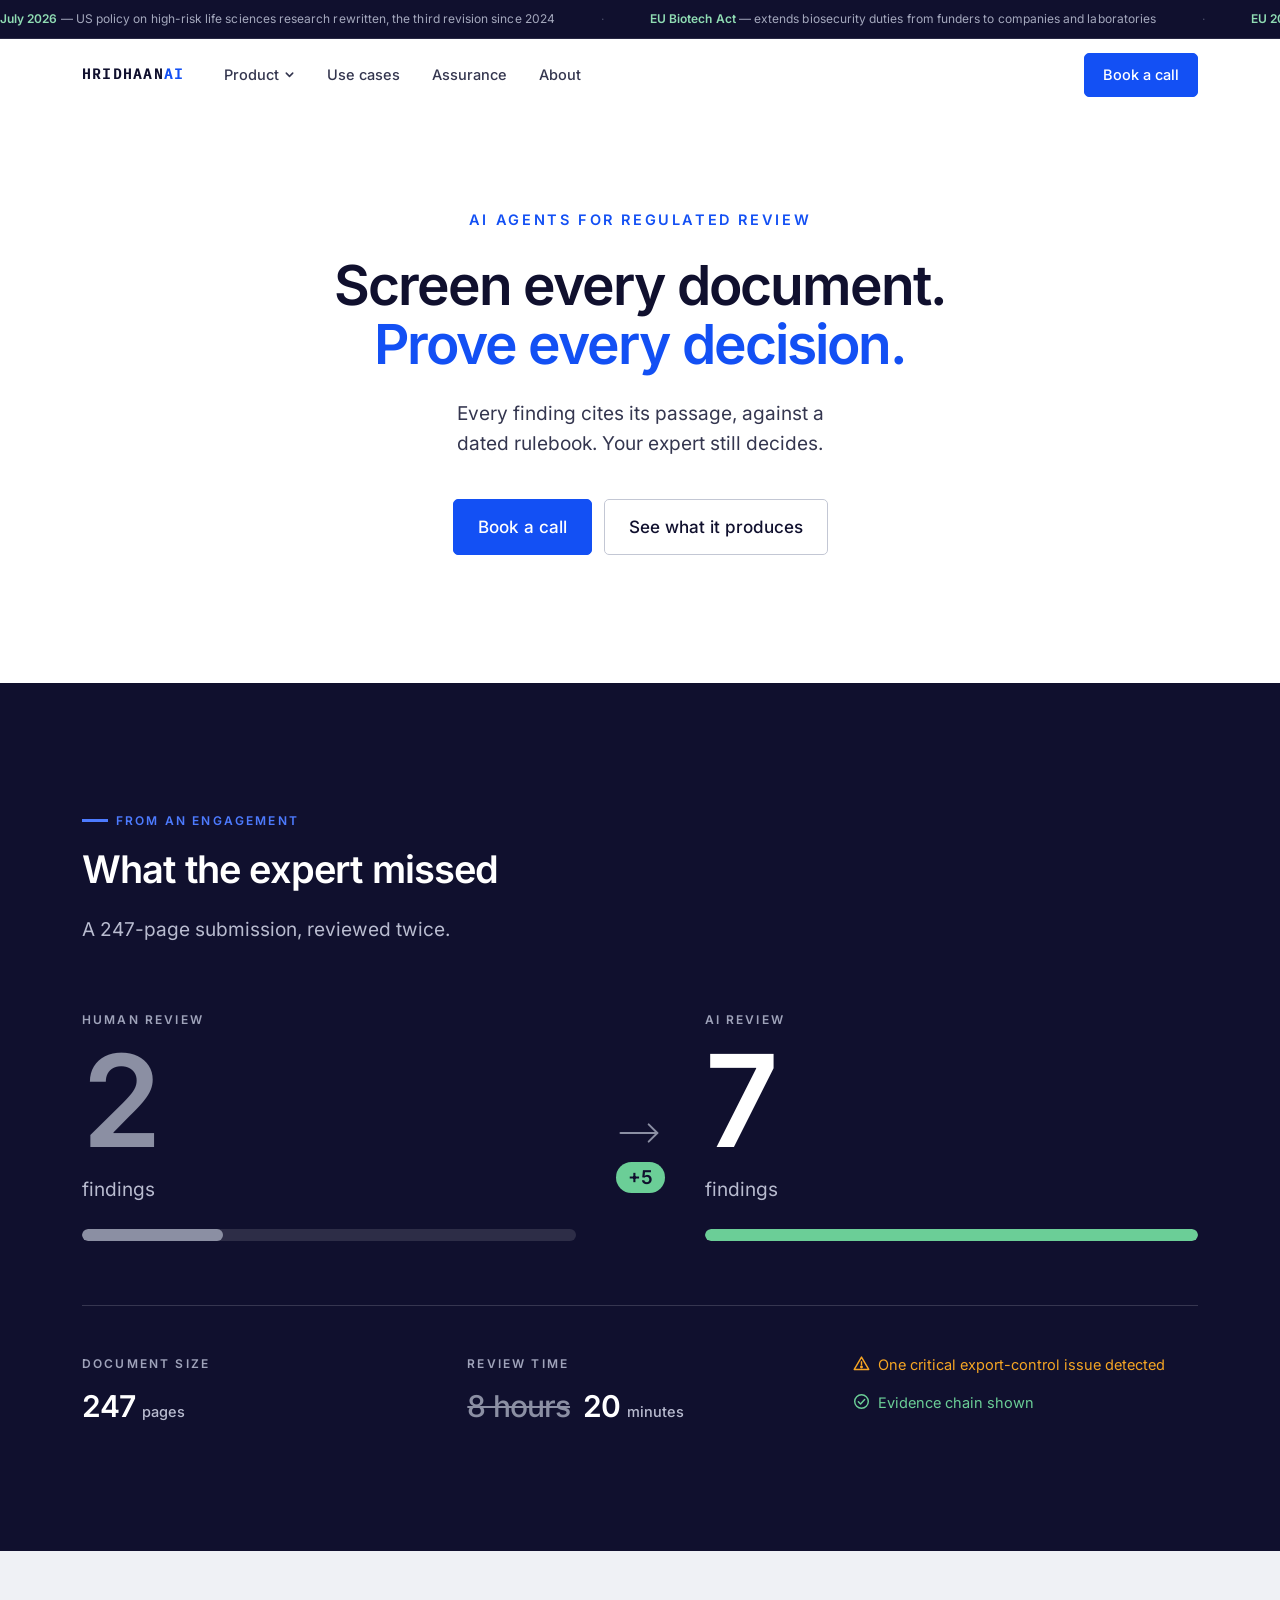
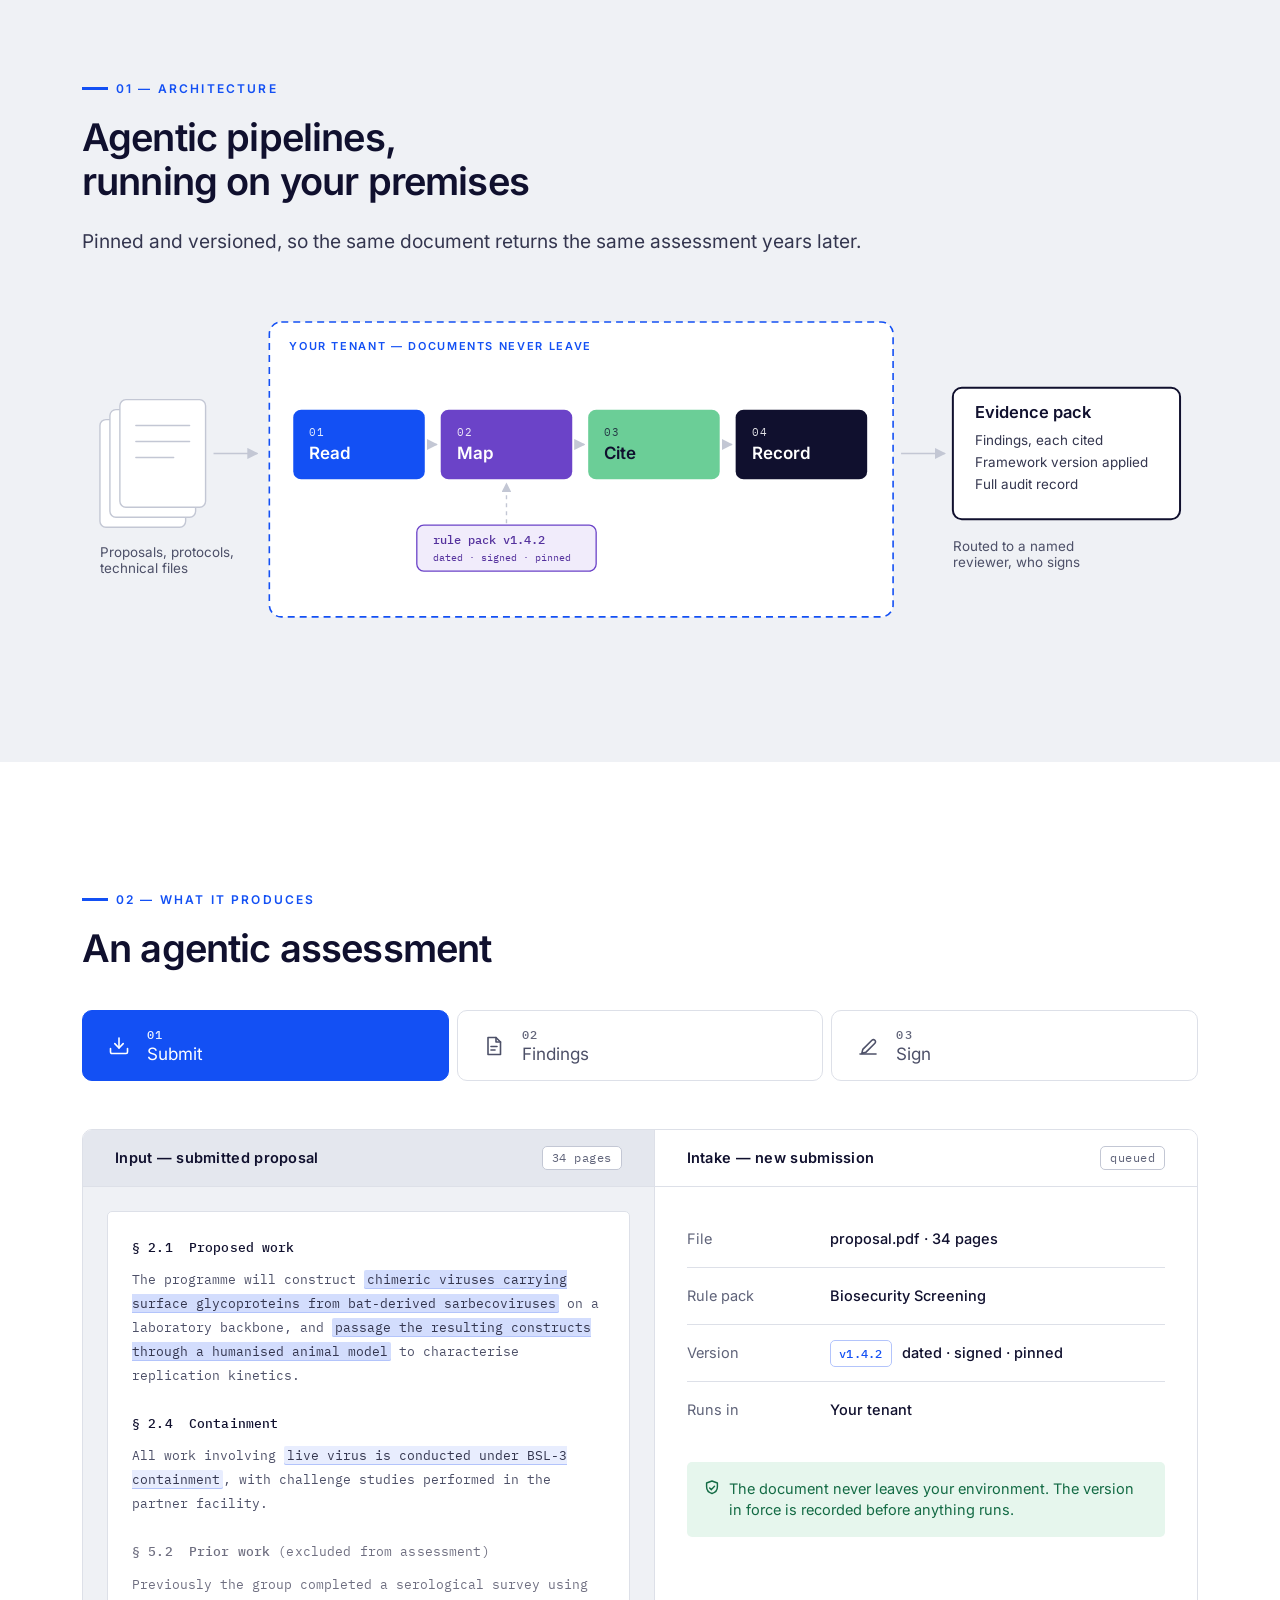
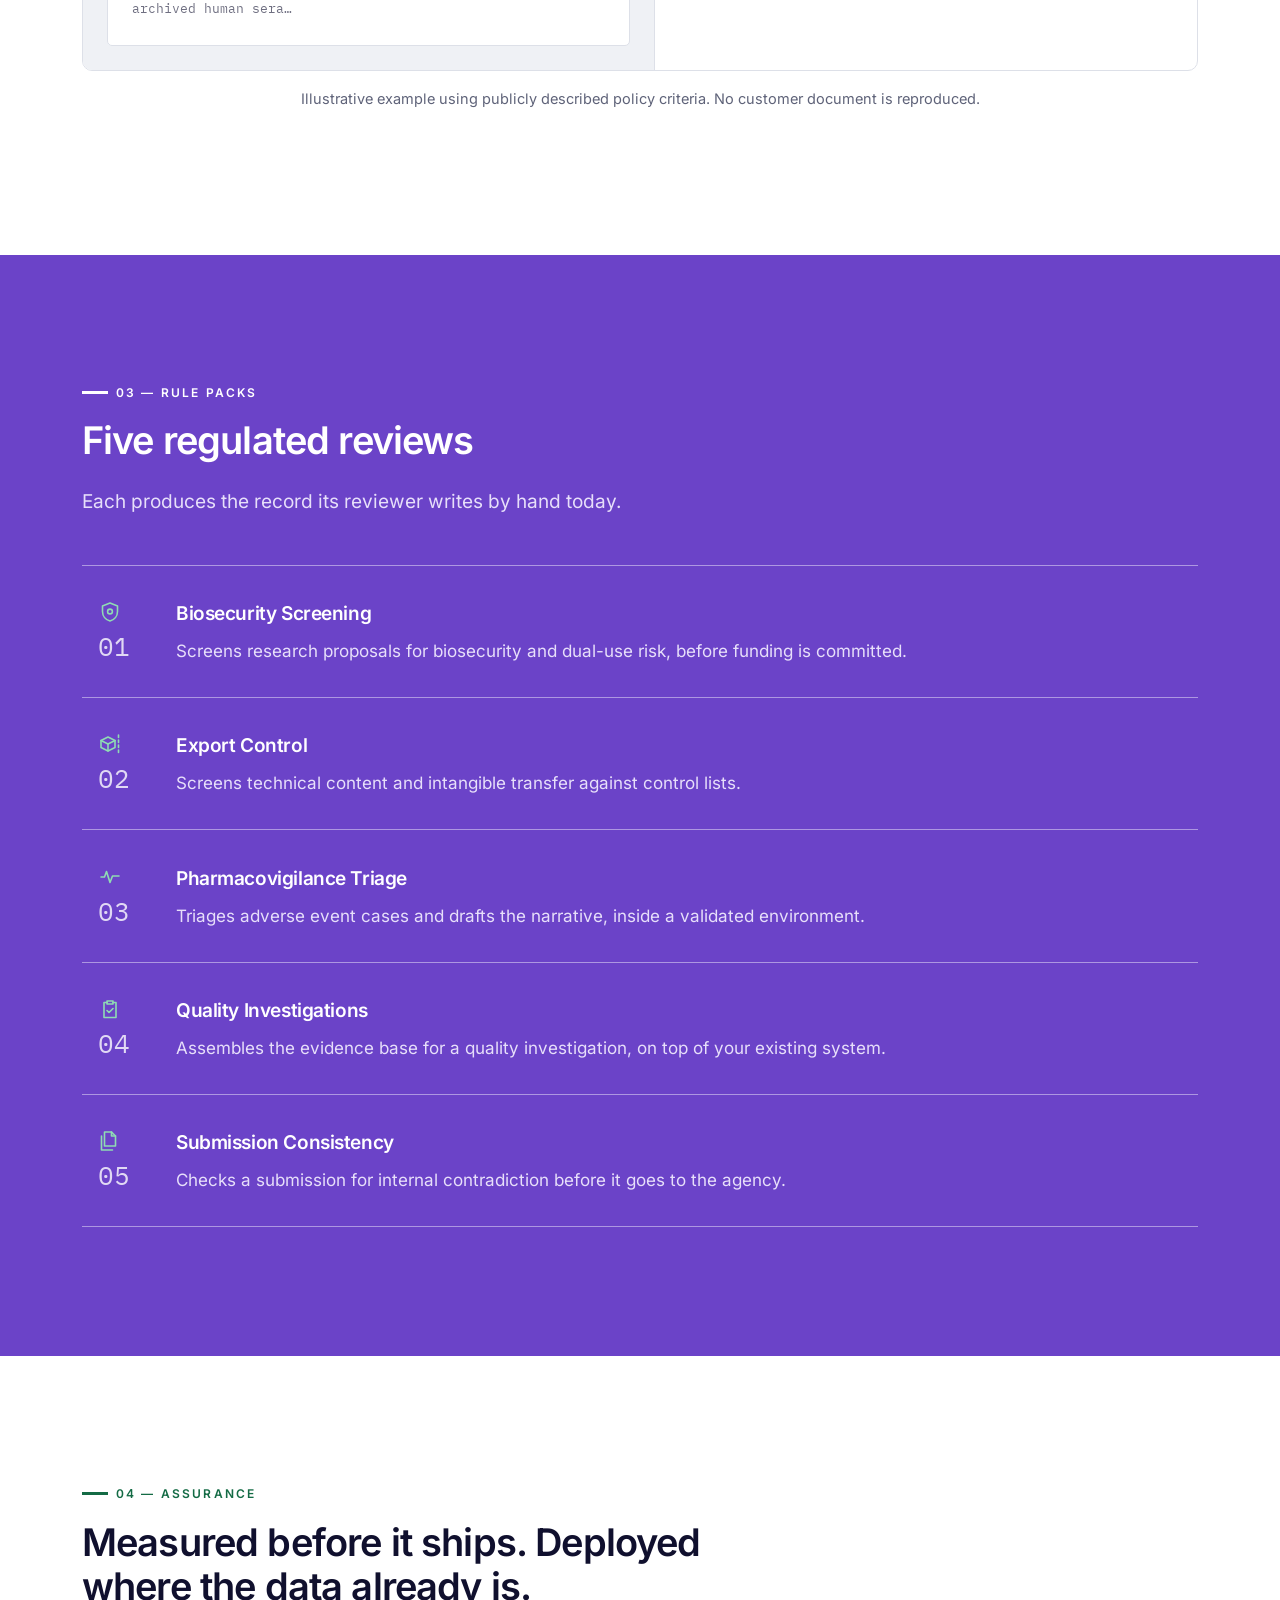
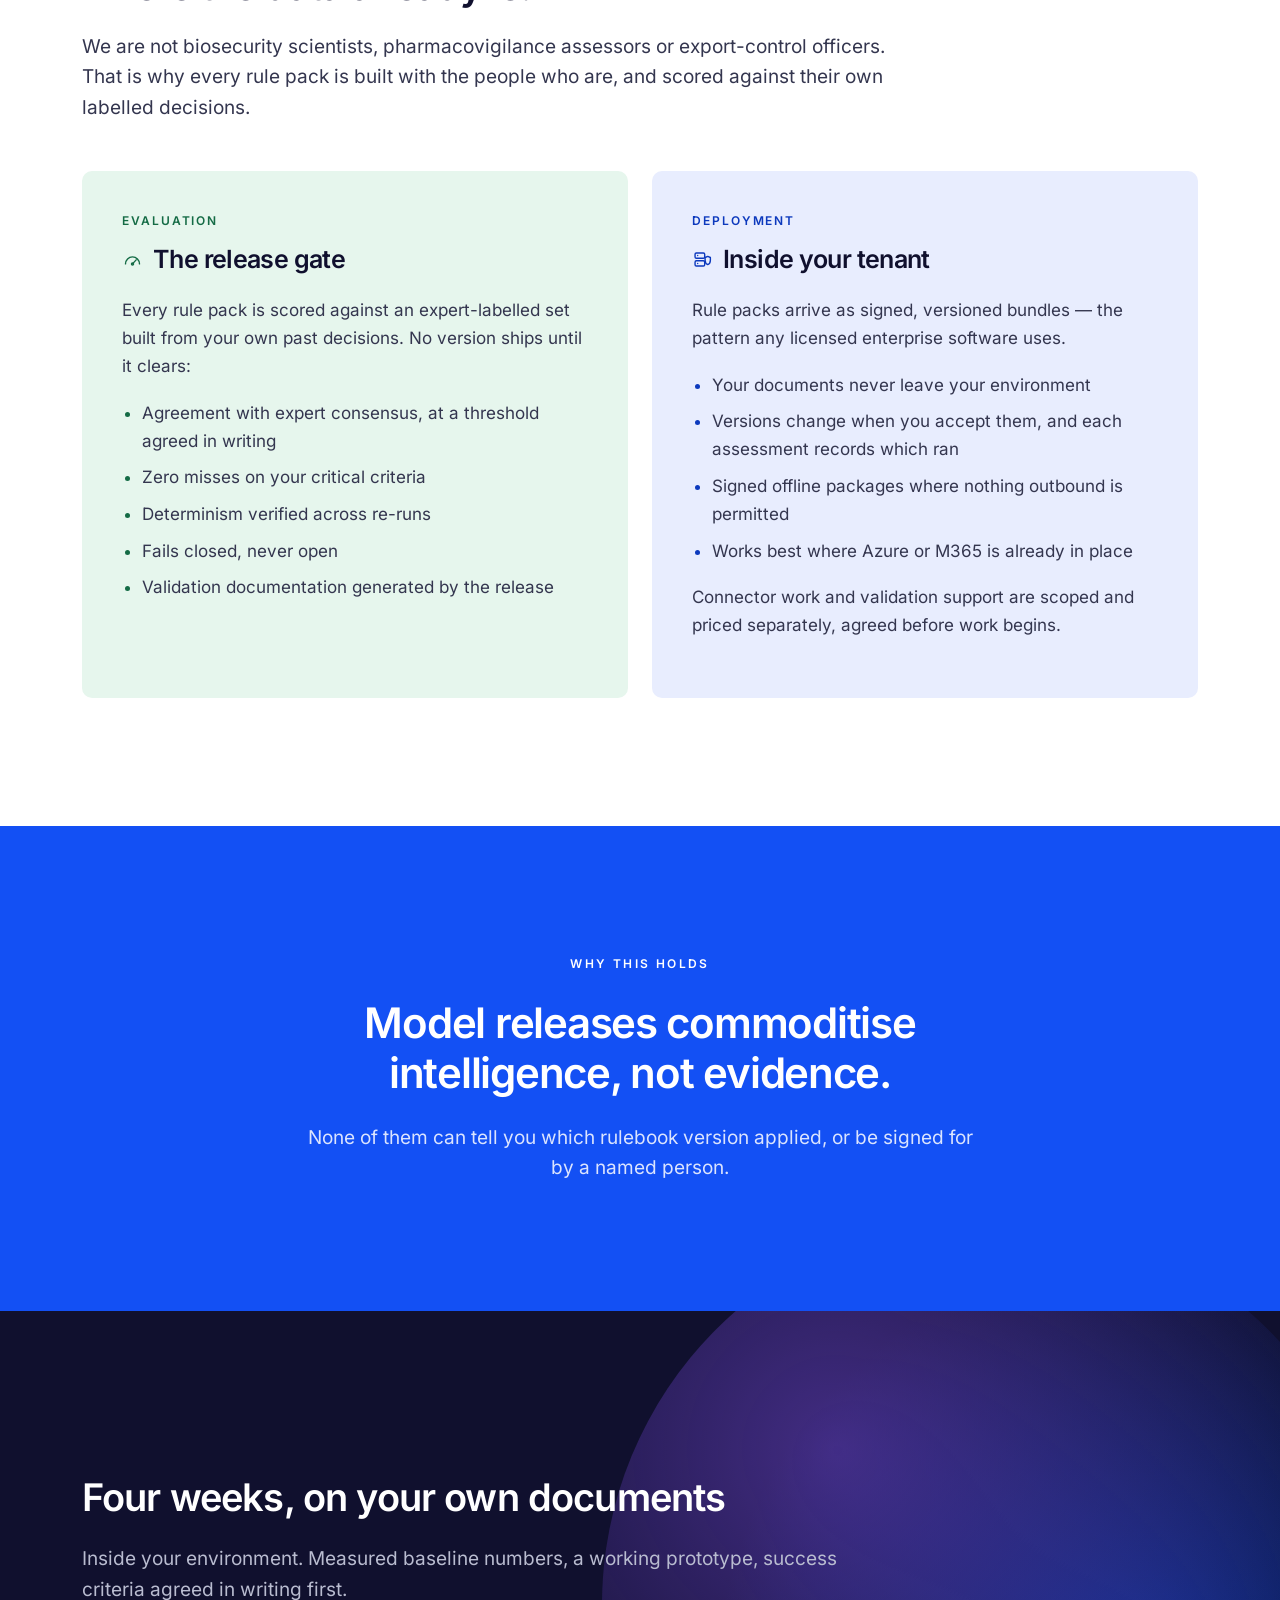
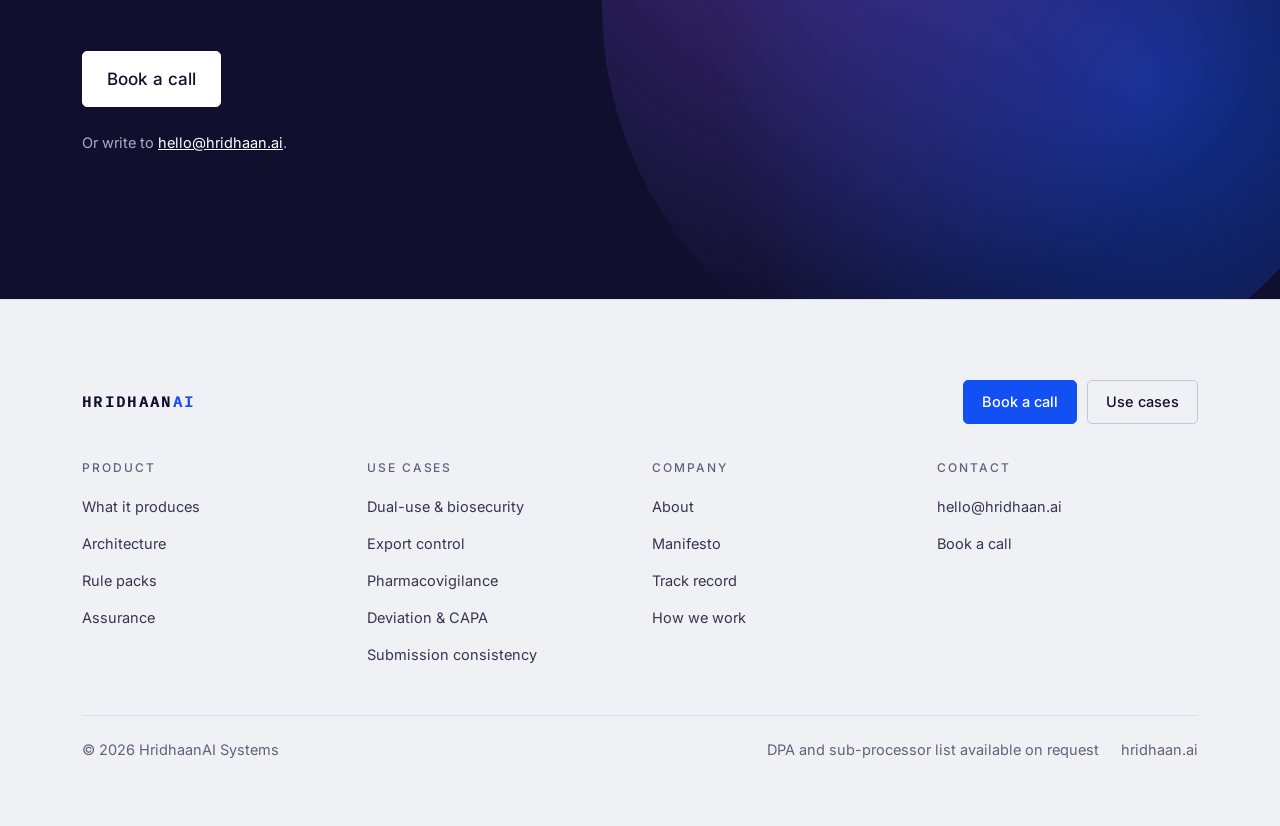
==== commit a7c103e2: "Turn section 02 into a three-state walkthrough Submit, Findings, Sign — three states of the same int" ====
--- a/index.html
+++ b/index.html
@@ -305,6 +305,28 @@
   <div class="wrap">
     <div class="eyebrow">02 — What it produces</div>
     <h2 class="sec">An agentic assessment</h2>
+
+    <div class="steps" role="tablist" aria-label="How a submission moves through review">
+      <button class="step is-on" role="tab" id="st-1" aria-controls="sp-1" aria-selected="true" type="button">
+        <span class="step-ic">
+          <svg viewBox="0 0 24 24" aria-hidden="true"><path d="M3.5 14.5v3.6a1.4 1.4 0 0 0 1.4 1.4h14.2a1.4 1.4 0 0 0 1.4-1.4v-3.6"/><path d="M12 4v10"/><path d="m7.8 9.6 4.2 4.4 4.2-4.4"/></svg>
+        </span>
+        <span class="step-t"><b>01</b>Submit</span>
+      </button>
+      <button class="step" role="tab" id="st-2" aria-controls="sp-2" aria-selected="false" type="button" tabindex="-1">
+        <span class="step-ic">
+          <svg viewBox="0 0 24 24" aria-hidden="true"><path d="M6 3.5h8l4.5 4.5v12.5H6z"/><path d="M14 3.5V8h4.5"/><path d="M9 12.5h6"/><path d="M9 16h4"/></svg>
+        </span>
+        <span class="step-t"><b>02</b>Findings</span>
+      </button>
+      <button class="step" role="tab" id="st-3" aria-controls="sp-3" aria-selected="false" type="button" tabindex="-1">
+        <span class="step-ic">
+          <svg viewBox="0 0 24 24" aria-hidden="true"><path d="M4 20h16"/><path d="M6.8 15.4 15.9 6.3a2.1 2.1 0 0 1 3 3l-9.1 9.1-4 1z"/></svg>
+        </span>
+        <span class="step-t"><b>03</b>Sign</span>
+      </button>
+    </div>
+
     <div class="example" id="mock">
       <div class="ex-panel is-input">
         <div class="ex-h">
@@ -333,6 +355,28 @@
       </div>
 
       <div class="ex-panel is-output">
+
+        <div id="sp-1" role="tabpanel" aria-labelledby="st-1" class="pane">
+          <div class="ex-h">
+            <span class="ex-h-t">Intake — new submission</span>
+            <span class="ex-chip">queued</span>
+          </div>
+          <div class="ex-body">
+            <dl class="kv">
+              <div><dt>File</dt><dd>proposal.pdf · 34 pages</dd></div>
+              <div><dt>Rule pack</dt><dd>Biosecurity Screening</dd></div>
+              <div><dt>Version</dt><dd><span class="cite">v1.4.2</span> dated · signed · pinned</dd></div>
+              <div><dt>Runs in</dt><dd>Your tenant</dd></div>
+            </dl>
+            <div class="tenant-note">
+              <svg class="fic" viewBox="0 0 20 20" aria-hidden="true"><path d="M10 2.2 4 4.4v4.3c0 3.4 2.4 6.5 6 7.4 3.6-.9 6-4 6-7.4V4.4z"/><path d="m7.4 9.9 1.9 1.9 3.5-3.8"/></svg>
+              The document never leaves your environment. The version in force is
+              recorded before anything runs.
+            </div>
+          </div>
+        </div>
+
+        <div id="sp-2" role="tabpanel" aria-labelledby="st-2" class="pane" hidden>
         <div class="ex-h">
           <span class="ex-h-t">Output — assessment record</span>
           <span class="ex-chip ver">rule pack 01</span>
@@ -381,6 +425,44 @@
           </div>
 
         </div>
+        </div>
+
+        <div id="sp-3" role="tabpanel" aria-labelledby="st-3" class="pane" hidden>
+          <div class="ex-h">
+            <span class="ex-h-t">Record — signed</span>
+            <span class="ex-chip ver">rule pack 01</span>
+          </div>
+          <div class="ex-body">
+            <div class="sig">
+              <span class="sig-ic">
+                <svg viewBox="0 0 24 24" aria-hidden="true"><circle cx="12" cy="12" r="9.2"/><path d="m7.8 12.3 2.9 2.9 5.5-6"/></svg>
+              </span>
+              <div>
+                <div class="sig-t">Escalated to committee</div>
+                <div class="sig-s">The assessor's decision, not the system's.</div>
+              </div>
+            </div>
+
+            <dl class="kv">
+              <div><dt>Assessor</dt><dd>Biosafety officer · named</dd></div>
+              <div><dt>Signed</dt><dd>12 Mar 2026, 14:22 UTC</dd></div>
+              <div><dt>Applied</dt><dd><span class="cite">v1.4.2</span></dd></div>
+              <div><dt>Record</dt><dd><span class="cite">HR-2026-0417</span> immutable</dd></div>
+            </dl>
+
+            <ul class="flags on-paper">
+              <li class="ok">
+                <svg class="fic" viewBox="0 0 20 20" aria-hidden="true"><circle cx="10" cy="10" r="8"/><path d="m6.3 10.3 2.6 2.6 4.8-5.2"/></svg>
+                Findings, citations and the memo travel with the record
+              </li>
+              <li class="ok">
+                <svg class="fic" viewBox="0 0 20 20" aria-hidden="true"><circle cx="10" cy="10" r="8"/><path d="m6.3 10.3 2.6 2.6 4.8-5.2"/></svg>
+                Re-runnable: the same document and version return the same result
+              </li>
+            </ul>
+          </div>
+        </div>
+
       </div>
     </div>
     <p class="mock-note">Illustrative example using publicly described policy criteria. No customer document is reproduced.</p>
@@ -580,6 +662,33 @@
   })();
 </script>
 
+
+<script>
+  /* Submit / Findings / Sign — three states of the same interface. */
+  (function () {
+    var tabs = [].slice.call(document.querySelectorAll('.steps [role="tab"]'));
+    if (!tabs.length) return;
+    function show(i) {
+      tabs.forEach(function (t, j) {
+        var on = i === j;
+        t.classList.toggle('is-on', on);
+        t.setAttribute('aria-selected', on);
+        t.tabIndex = on ? 0 : -1;
+        document.getElementById(t.getAttribute('aria-controls')).hidden = !on;
+      });
+    }
+    tabs.forEach(function (t, i) {
+      t.addEventListener('click', function () { show(i); });
+      t.addEventListener('keydown', function (e) {
+        var d = e.key === 'ArrowRight' ? 1 : e.key === 'ArrowLeft' ? -1 : 0;
+        if (!d) return;
+        e.preventDefault();
+        var n = (i + d + tabs.length) % tabs.length;
+        show(n); tabs[n].focus();
+      });
+    });
+  })();
+</script>
 
 <script>
   /* Citation chips light the passage they cite, in the panel on the left. */
--- a/styles.css
+++ b/styles.css
@@ -494,6 +494,86 @@
   .wrap { padding: 0 var(--s2); }
   }
 
+/* ══ Walkthrough stepper ══════════════════════════════════════════
+   Three states of the same interface, so the document panel stays put and
+   only the right half changes. Tabs, because that is what they are. */
+
+.steps {
+  display: flex; flex-wrap: wrap; gap: var(--s1);
+  margin-top: var(--s5);
+}
+.step {
+  display: flex; align-items: center; gap: var(--s2);
+  flex: 1 1 200px; min-width: 0;
+  padding: var(--s2) var(--s3);
+  font-family: var(--sans); font-size: var(--t-base); text-align: left;
+  color: var(--ink-3);
+  background: var(--paper);
+  border: 1px solid var(--rule);
+  border-radius: var(--r);
+  cursor: pointer;
+  transition: border-color .15s ease, background .15s ease, color .15s ease;
+}
+.step:hover { border-color: var(--rule-2); background: var(--paper-2); }
+.step.is-on {
+  background: var(--blue); border-color: var(--blue); color: #fff;
+}
+.step-ic { flex: none; display: flex; }
+.step-ic svg {
+  width: 24px; height: 24px; fill: none; stroke: currentColor;
+  stroke-width: 1.6; stroke-linecap: round; stroke-linejoin: round;
+}
+.step-t { display: flex; flex-direction: column; gap: 2px; min-width: 0; }
+.step-t b {
+  font-family: var(--mono); font-size: var(--t-xs); font-weight: 500;
+  letter-spacing: .12em; opacity: .88;
+}
+.step.is-on .step-t b { opacity: .92; }
+
+/* panes */
+.pane { display: flex; flex-direction: column; flex: 1; min-height: 0; }
+.pane[hidden] { display: none; }
+
+/* key / value list, used by the intake and the signed record */
+.kv { margin: 0; }
+.kv > div {
+  display: grid; grid-template-columns: 7.5em 1fr; gap: var(--s2);
+  padding: var(--s2) 0; border-bottom: 1px solid var(--rule);
+}
+.kv > div:last-child { border-bottom: none; }
+.kv dt { font-size: var(--t-sm); color: var(--ink-4); }
+.kv dd { margin: 0; font-size: var(--t-sm); color: var(--ink); font-weight: 500; }
+.kv dd .cite { margin-right: 6px; }
+
+.tenant-note {
+  display: flex; gap: var(--s1); align-items: flex-start;
+  margin-top: var(--s3); padding: var(--s2);
+  font-size: var(--t-sm); line-height: 1.5; color: var(--green-dk);
+  background: var(--green-lt); border-radius: var(--r-sm);
+}
+.tenant-note .fic { width: 18px; height: 18px; flex: none; margin-top: 1px; fill: none; stroke: var(--green-dk); stroke-width: 1.6; stroke-linecap: round; stroke-linejoin: round; }
+
+/* the signature moment */
+.sig {
+  display: flex; gap: var(--s2); align-items: center;
+  padding: var(--s3); margin-bottom: var(--s3);
+  background: var(--blue); border-radius: var(--r-sm); color: #fff;
+}
+.sig-ic { flex: none; display: flex; }
+.sig-ic svg { width: 34px; height: 34px; fill: none; stroke: #fff; stroke-width: 1.5; stroke-linecap: round; stroke-linejoin: round; }
+.sig-t { font-size: var(--t-md); font-weight: 600; letter-spacing: -.02em; }
+.sig-s { font-size: var(--t-sm); color: #dbe4fe; margin-top: 2px; }
+
+/* the flag list also appears on paper, where the dark-band amber is not legible */
+.flags.on-paper { margin-top: var(--s3); }
+.flags.on-paper .ok { color: var(--green-dk); }
+.flags.on-paper .ok .fic { stroke: var(--green-dk); }
+
+@media (max-width: 640px) {
+  .step { flex: 1 1 100%; padding: var(--s2); }
+  .kv > div { grid-template-columns: 1fr; gap: 2px; }
+}
+
 /* ══ Product mock — section 02 ═══════════════════════════════════════════
    Two panels reading as a real interface: the submitted document on the
    left, the assessment record it produced on the right. Built in HTML and
@@ -1159,7 +1239,7 @@
   a.pack:hover, .card:hover { transform: none; }
   html { scroll-behavior: auto; }
   .btn, .card, .pack, .ic, .menu-panel, .menu-trigger .chev,
-  button.cite, .doc mark { transition: none !important; }
+  button.cite, .doc mark, .step { transition: none !important; }
 }
 
 /* anchored targets clear the sticky nav */
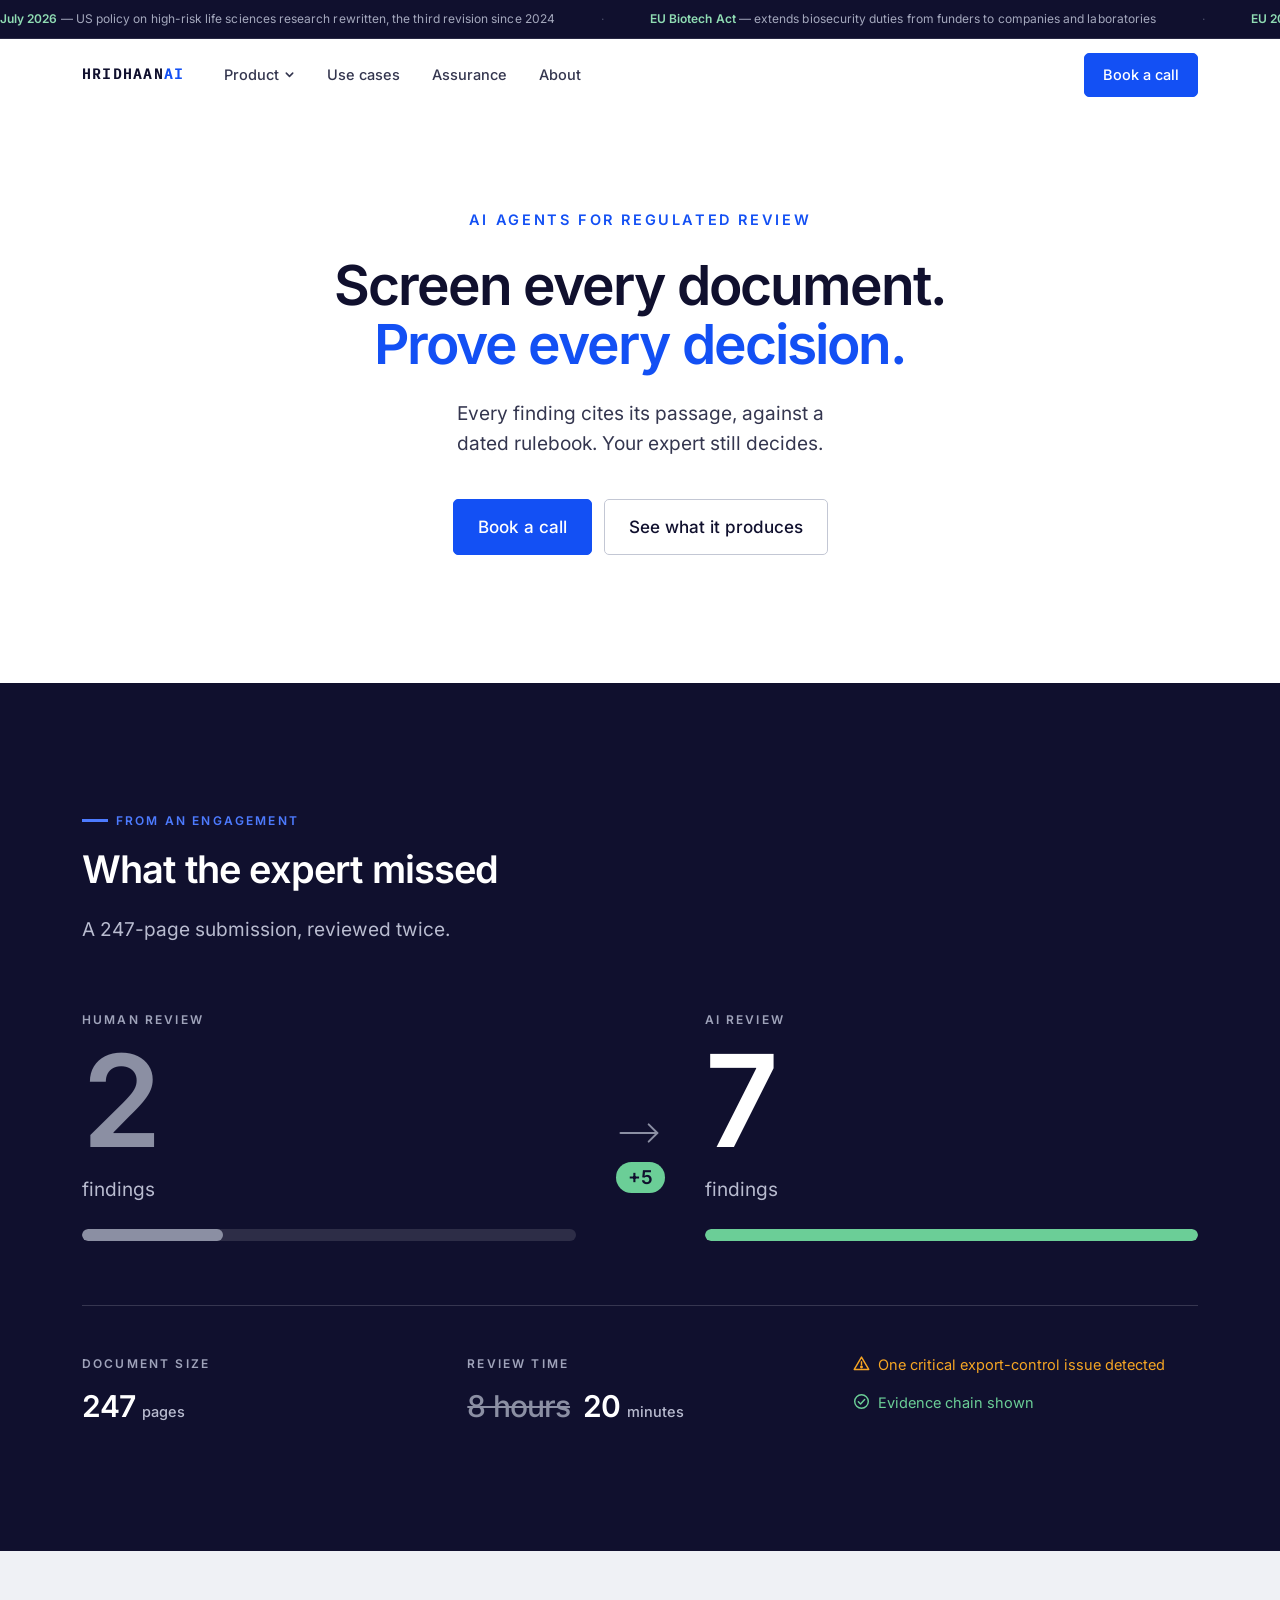
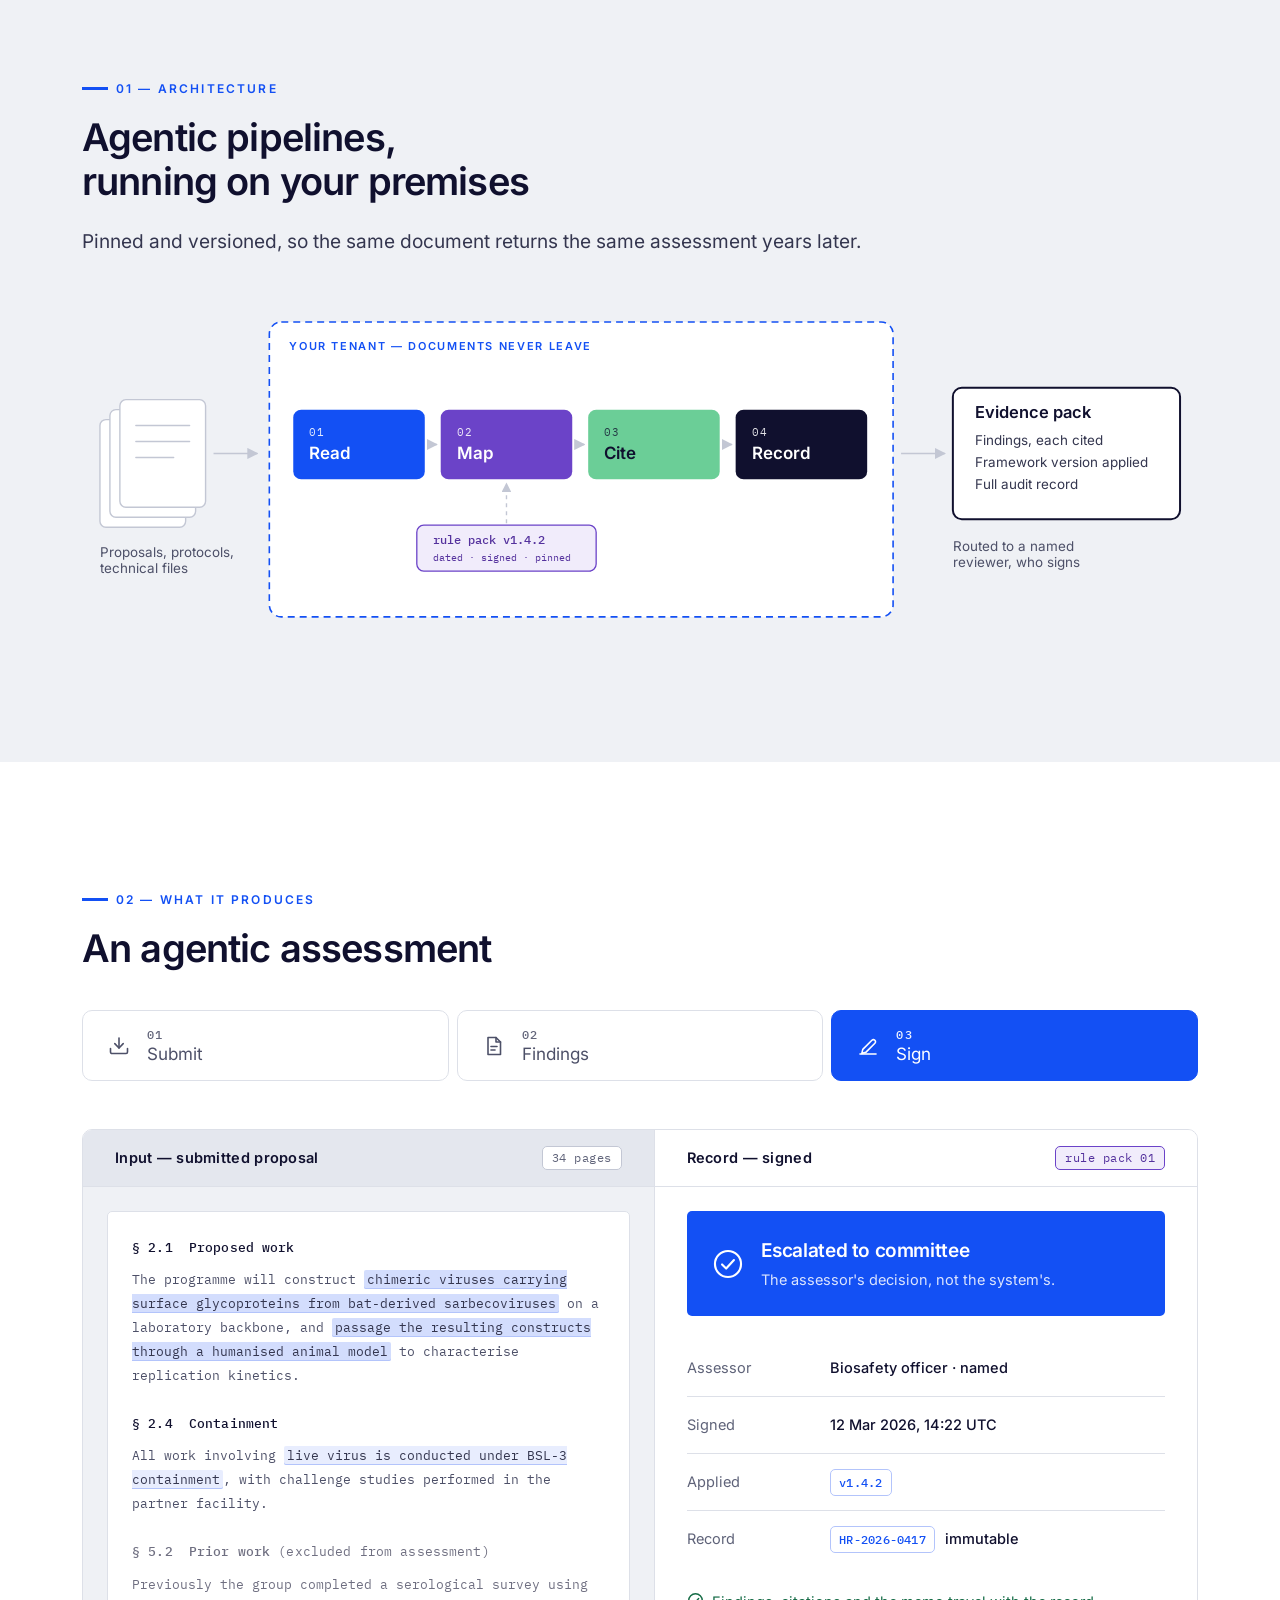
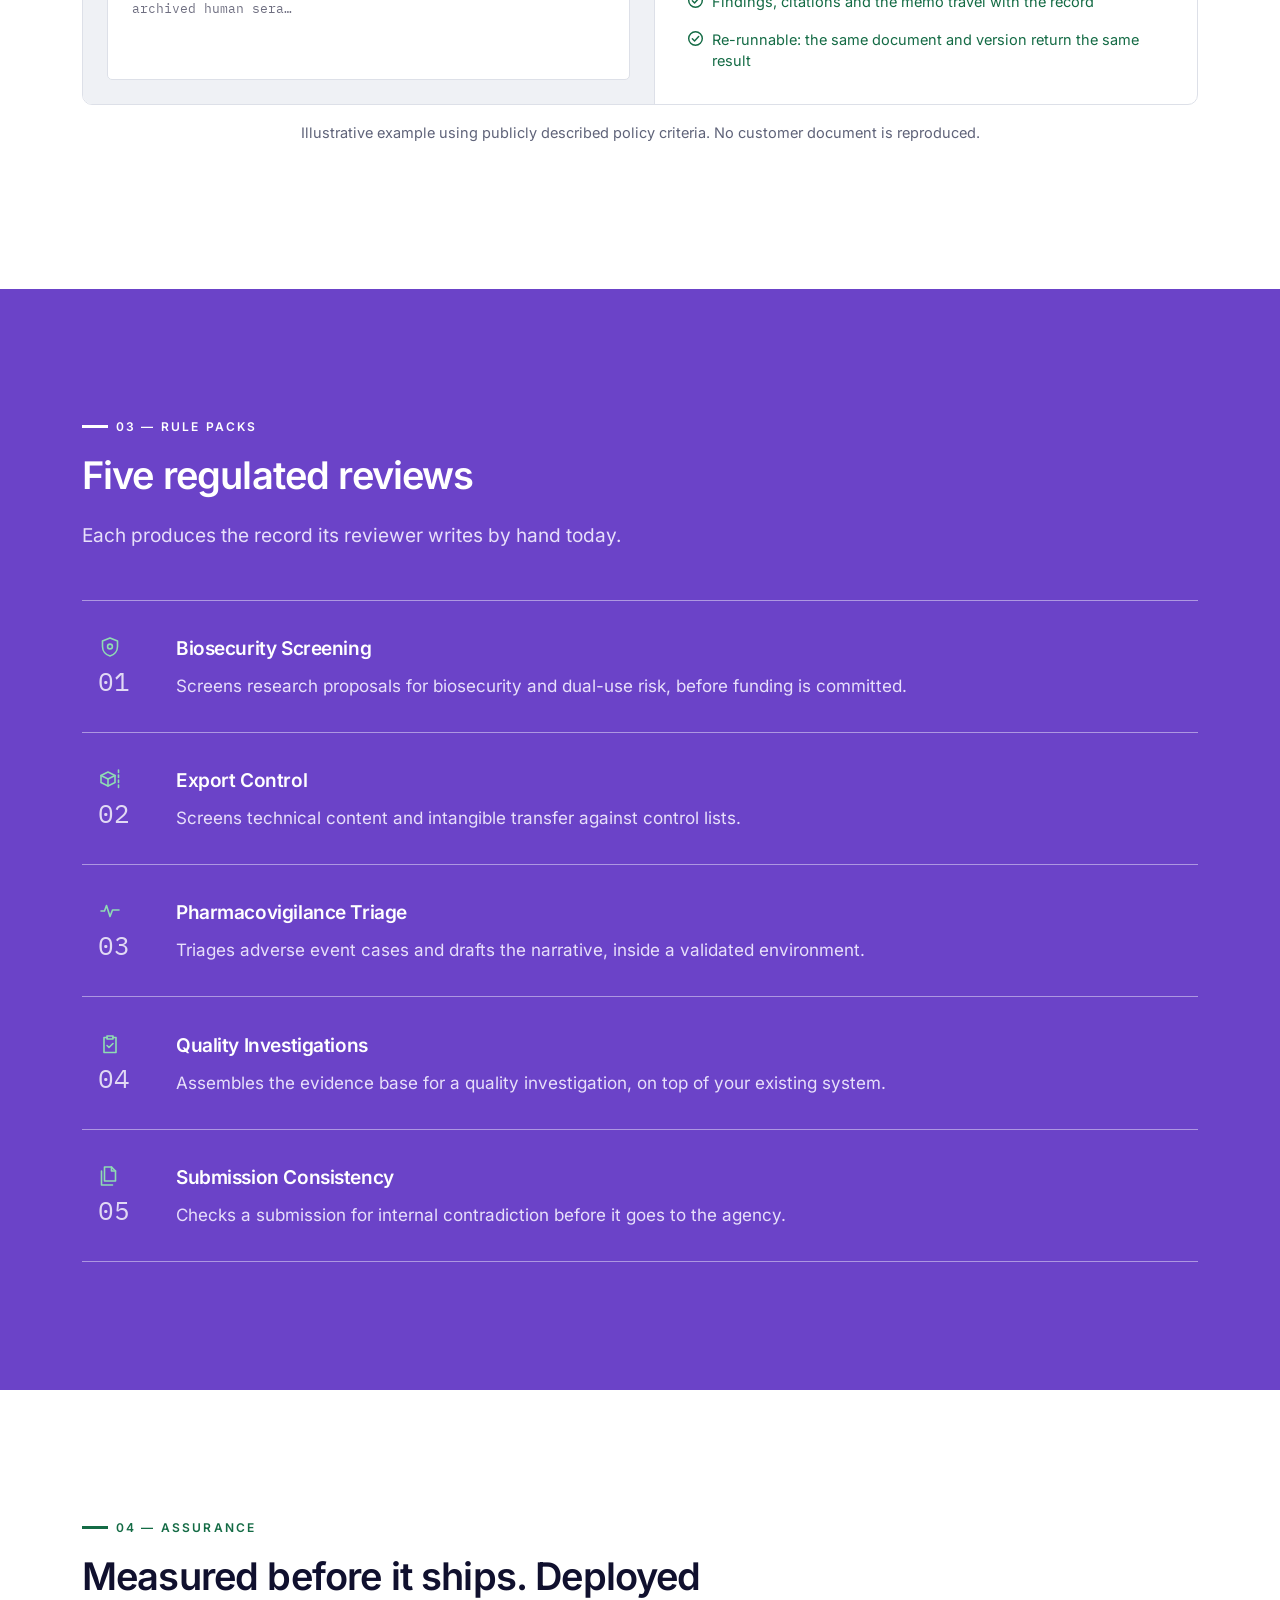
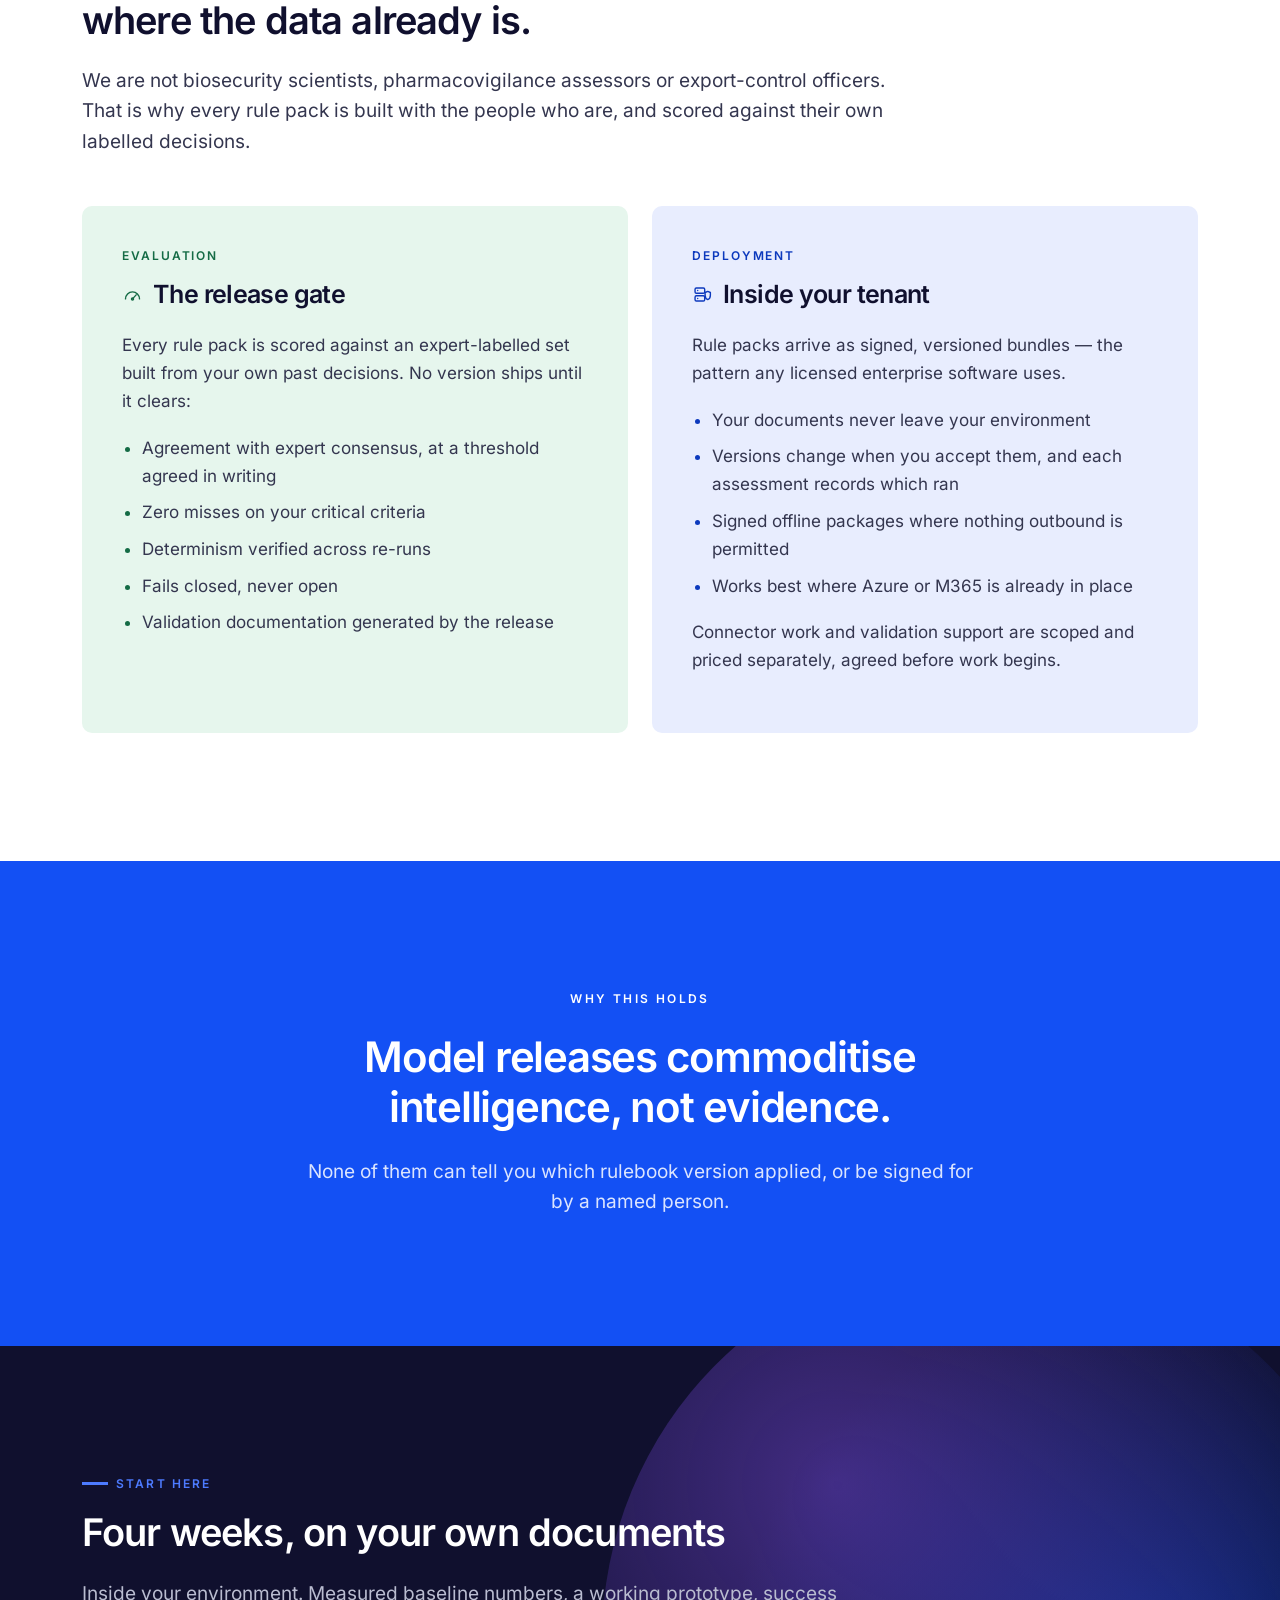
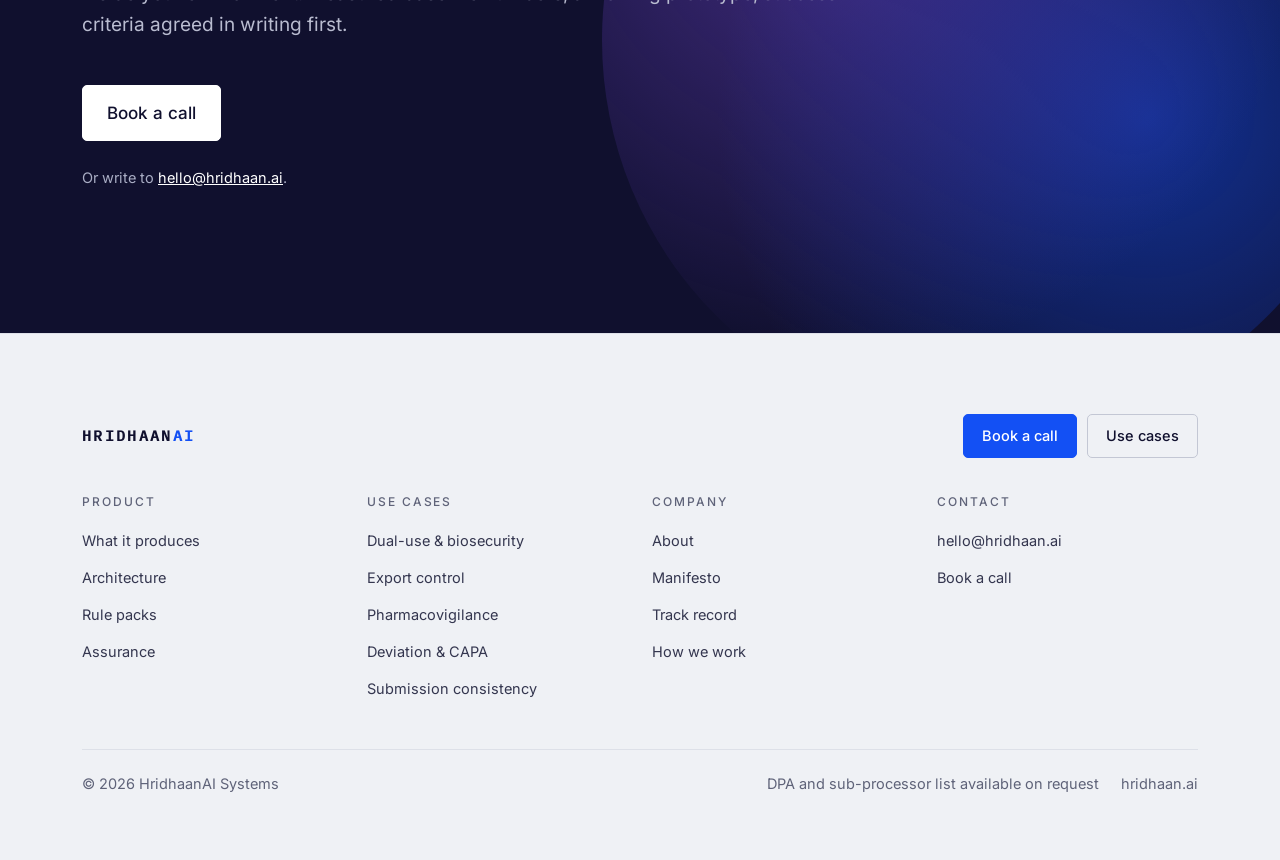
==== commit 624bd7fa: "Let the walkthrough play itself once The steps read as static, so nobody clicks them. When the stepp" ====
--- a/index.html
+++ b/index.html
@@ -677,16 +677,44 @@
         document.getElementById(t.getAttribute('aria-controls')).hidden = !on;
       });
     }
+    var strip = document.querySelector('.steps');
+    var at = 0, done = false;
+
+    /* Playback stops for good the moment anyone touches the tabs. */
+    function stop() { done = true; strip.classList.remove('is-playing'); }
+
     tabs.forEach(function (t, i) {
-      t.addEventListener('click', function () { show(i); });
+      t.addEventListener('click', function () { stop(); at = i; show(i); });
       t.addEventListener('keydown', function (e) {
         var d = e.key === 'ArrowRight' ? 1 : e.key === 'ArrowLeft' ? -1 : 0;
         if (!d) return;
         e.preventDefault();
-        var n = (i + d + tabs.length) % tabs.length;
-        show(n); tabs[n].focus();
+        stop();
+        at = (i + d + tabs.length) % tabs.length;
+        show(at); tabs[at].focus();
       });
     });
+
+    /* The sweep is the clock: when it finishes, move on. It rests on the
+       last step rather than looping, so the section ends up still. */
+    strip.addEventListener('animationend', function (e) {
+      if (done || e.animationName !== 'sweep') return;
+      if (at >= tabs.length - 1) { stop(); return; }
+      at += 1; show(at);
+    });
+
+    var calm = window.matchMedia('(prefers-reduced-motion: reduce)');
+    if (calm.matches || !('IntersectionObserver' in window)) return;
+
+    /* Start only once it is actually on screen. */
+    var io = new IntersectionObserver(function (es) {
+      es.forEach(function (en) {
+        if (!en.isIntersecting || done) return;
+        strip.classList.add('is-playing');
+        io.unobserve(en.target);
+      });
+    }, { threshold: 0.6 });
+    io.observe(strip);
   })();
 </script>
 
--- a/styles.css
+++ b/styles.css
@@ -503,6 +503,7 @@
   margin-top: var(--s5);
 }
 .step {
+  position: relative; overflow: hidden;
   display: flex; align-items: center; gap: var(--s2);
   flex: 1 1 200px; min-width: 0;
   padding: var(--s2) var(--s3);
@@ -518,6 +519,29 @@
 .step.is-on {
   background: var(--blue); border-color: var(--blue); color: #fff;
 }
+
+/* ── Self-playing walkthrough ────────────────────────────────────────────
+   The steps look static, so nobody clicks them. On entering view the
+   walkthrough plays itself once — Submit, Findings, Sign — and then stops
+   on the signature and stays there. The sweep is the timer: the script
+   advances on its animationend, so pausing the animation pauses the
+   walkthrough with no second clock to drift. Hovering pauses; touching
+   any tab ends the playback for good. */
+
+.step::after {
+  content: ""; position: absolute; left: 0; bottom: 0;
+  height: 3px; width: 100%;
+  background: rgba(255,255,255,.62);
+  transform: scaleX(0); transform-origin: left;
+}
+.steps.is-playing .step.is-on::after { animation: sweep 5.5s linear forwards; }
+.steps.is-playing:hover .step.is-on::after,
+.steps.is-playing:focus-within .step.is-on::after { animation-play-state: paused; }
+@keyframes sweep { from { transform: scaleX(0); } to { transform: scaleX(1); } }
+
+/* the pane that arrives gets a short rise, so the change is noticed */
+.pane:not([hidden]) { animation: paneIn .34s cubic-bezier(.22,.61,.36,1) both; }
+@keyframes paneIn { from { opacity: 0; transform: translateY(10px); } to { opacity: 1; transform: none; } }
 .step-ic { flex: none; display: flex; }
 .step-ic svg {
   width: 24px; height: 24px; fill: none; stroke: currentColor;
@@ -1240,6 +1264,9 @@
   html { scroll-behavior: auto; }
   .btn, .card, .pack, .ic, .menu-panel, .menu-trigger .chev,
   button.cite, .doc mark, .step { transition: none !important; }
+  /* the walkthrough does not play itself; the tabs still work */
+  .steps.is-playing .step.is-on::after { animation: none; }
+  .pane:not([hidden]) { animation: none; }
 }
 
 /* anchored targets clear the sticky nav */
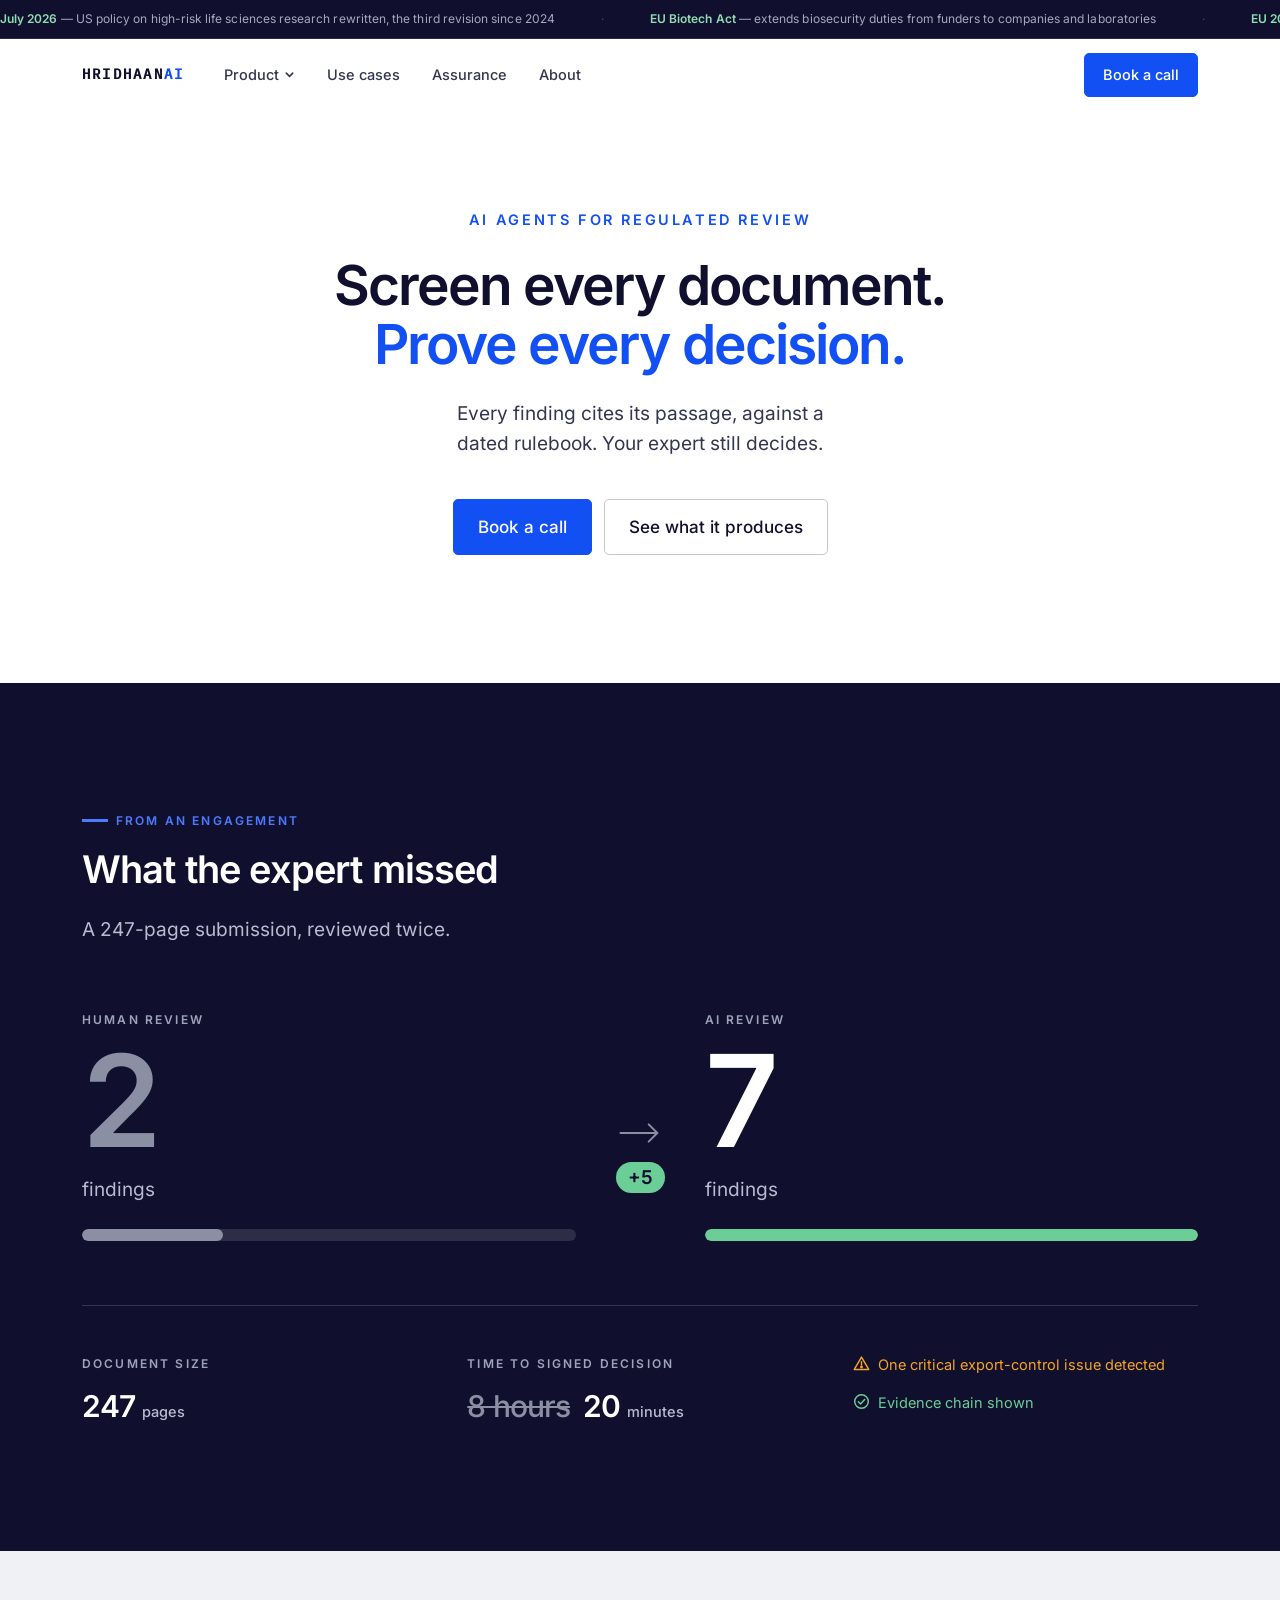
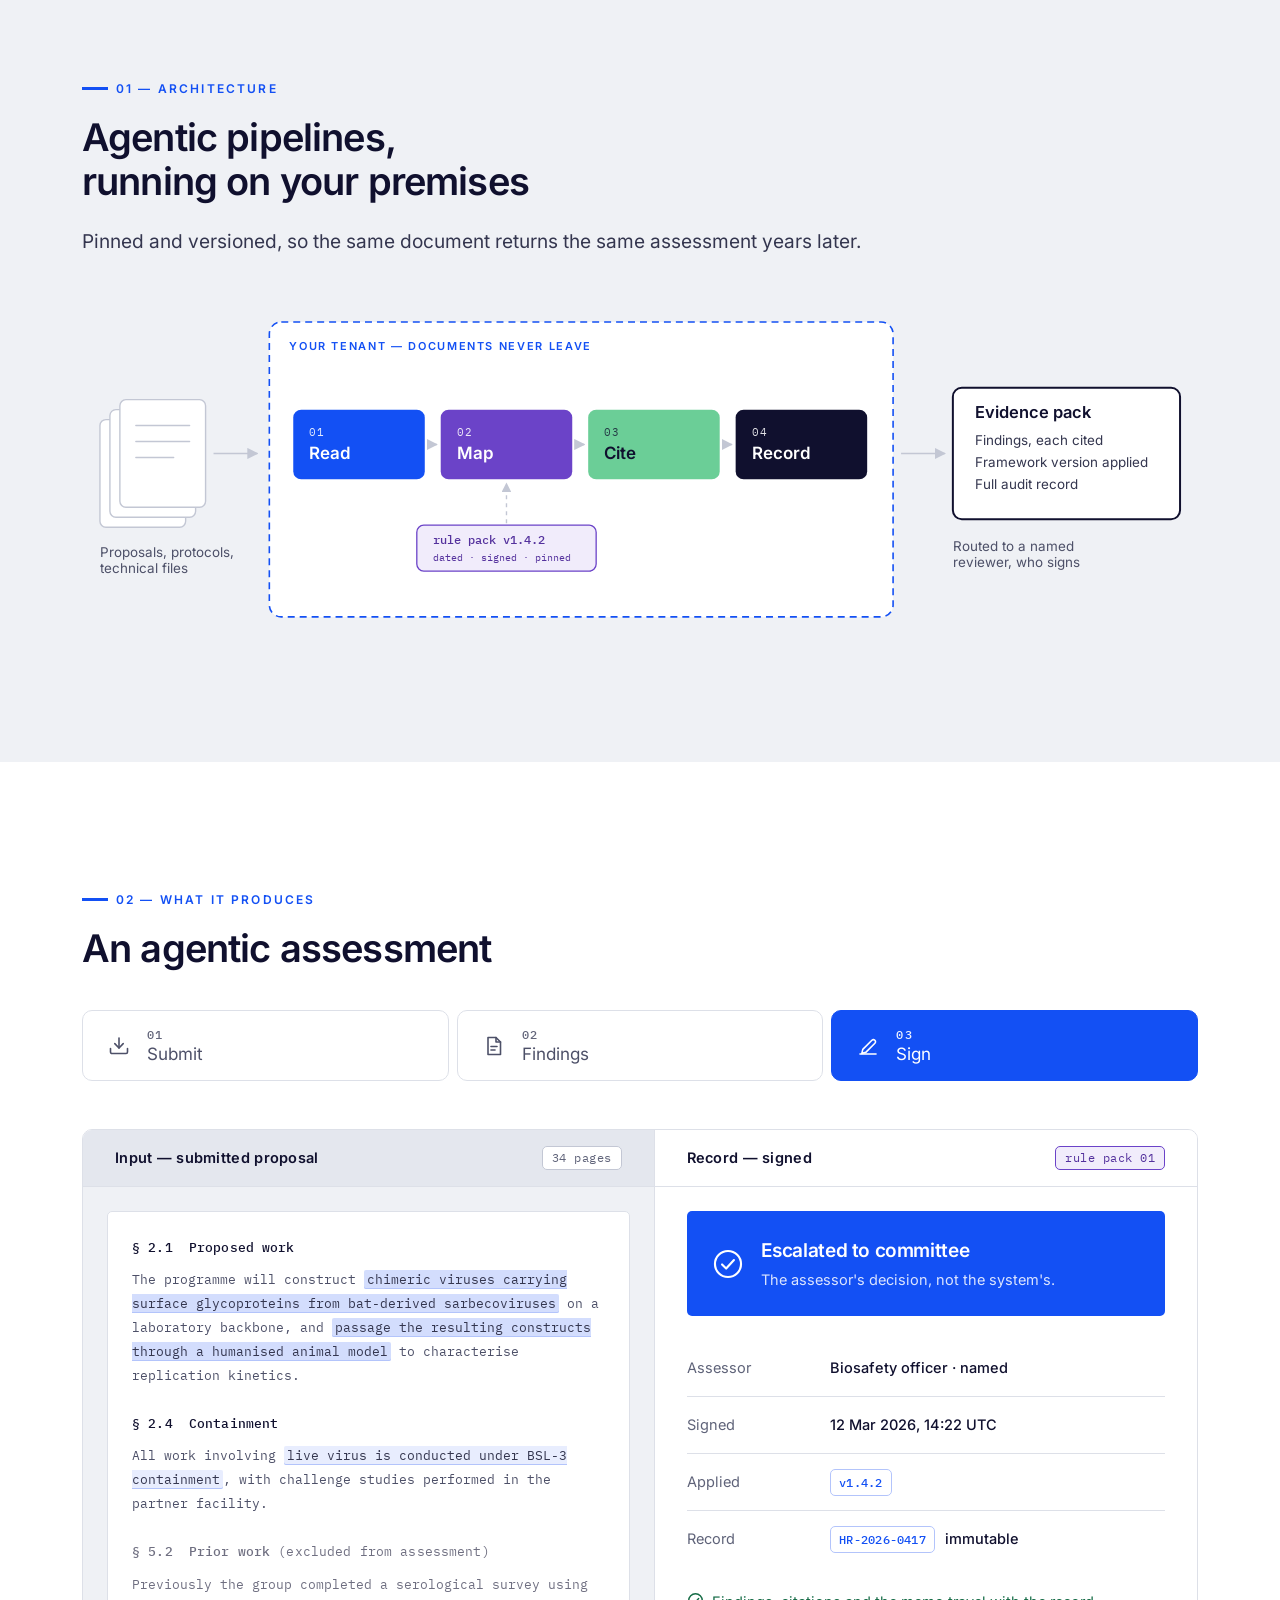
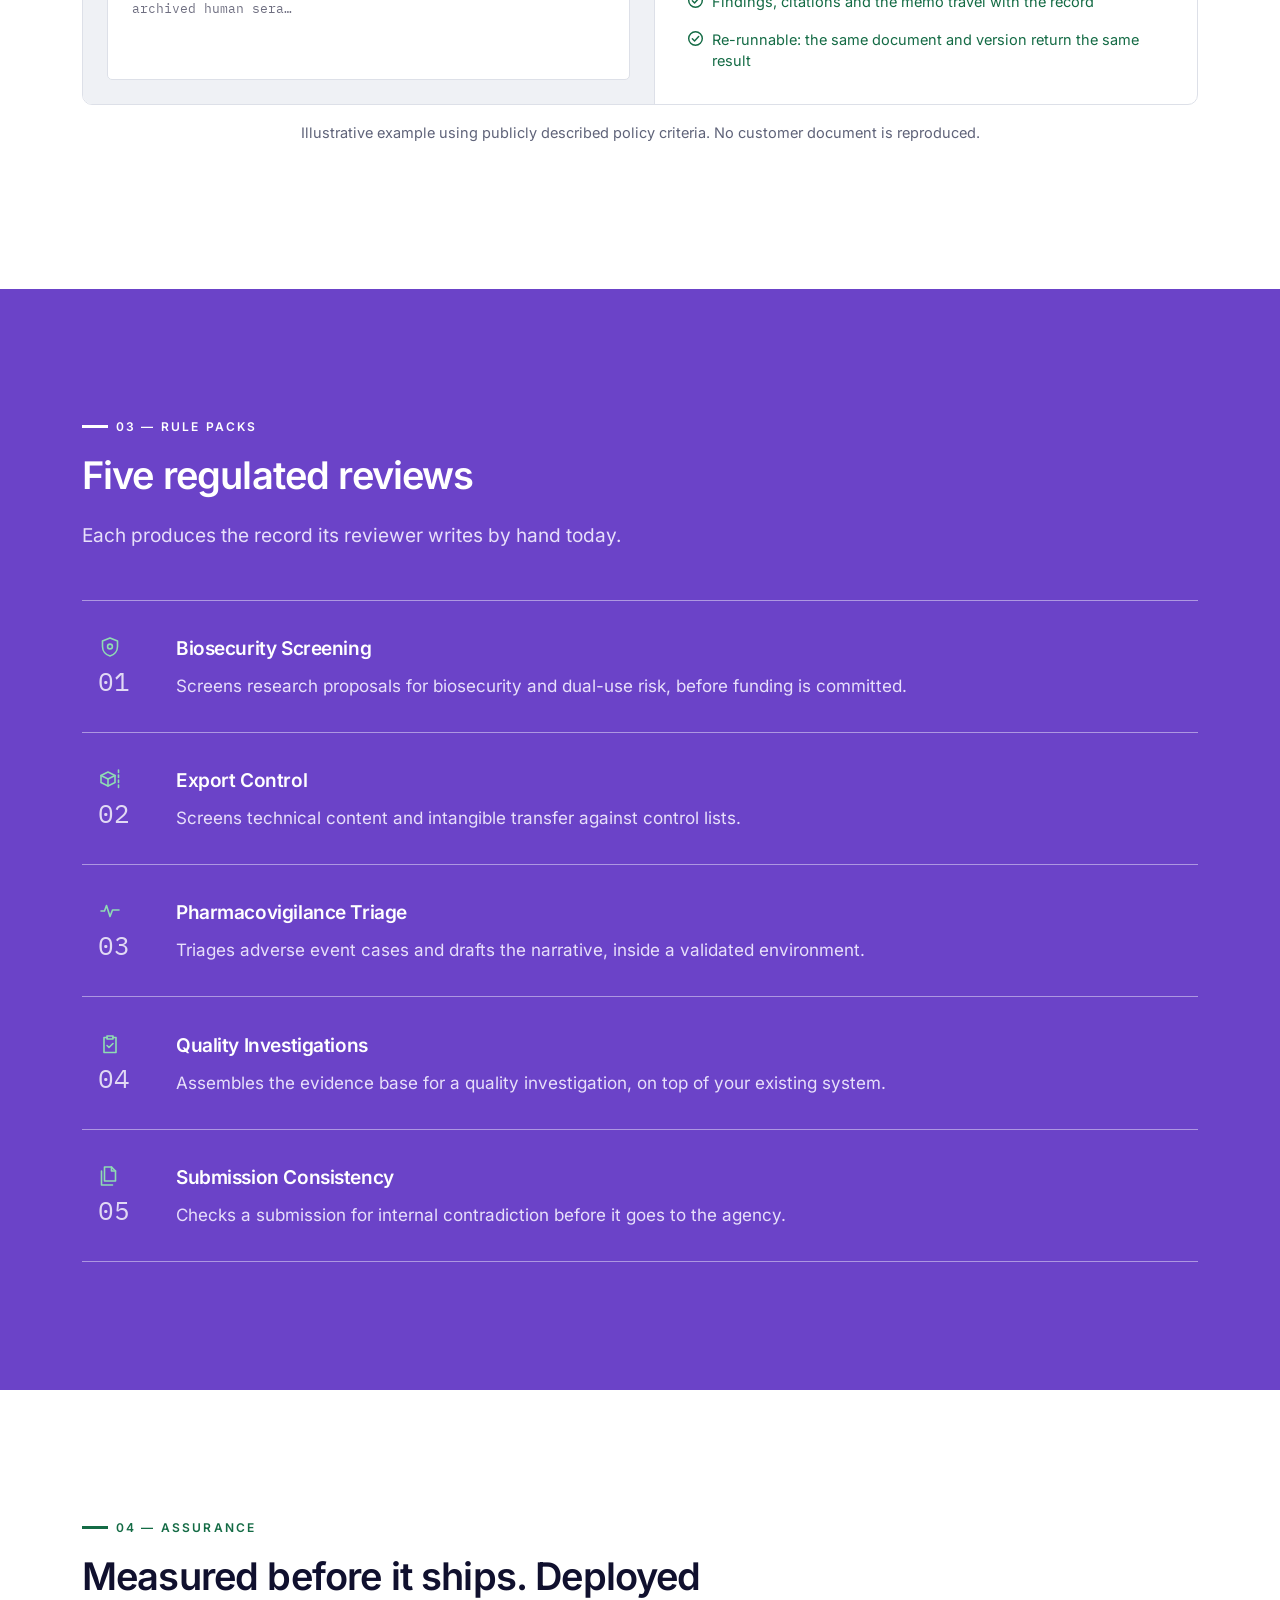
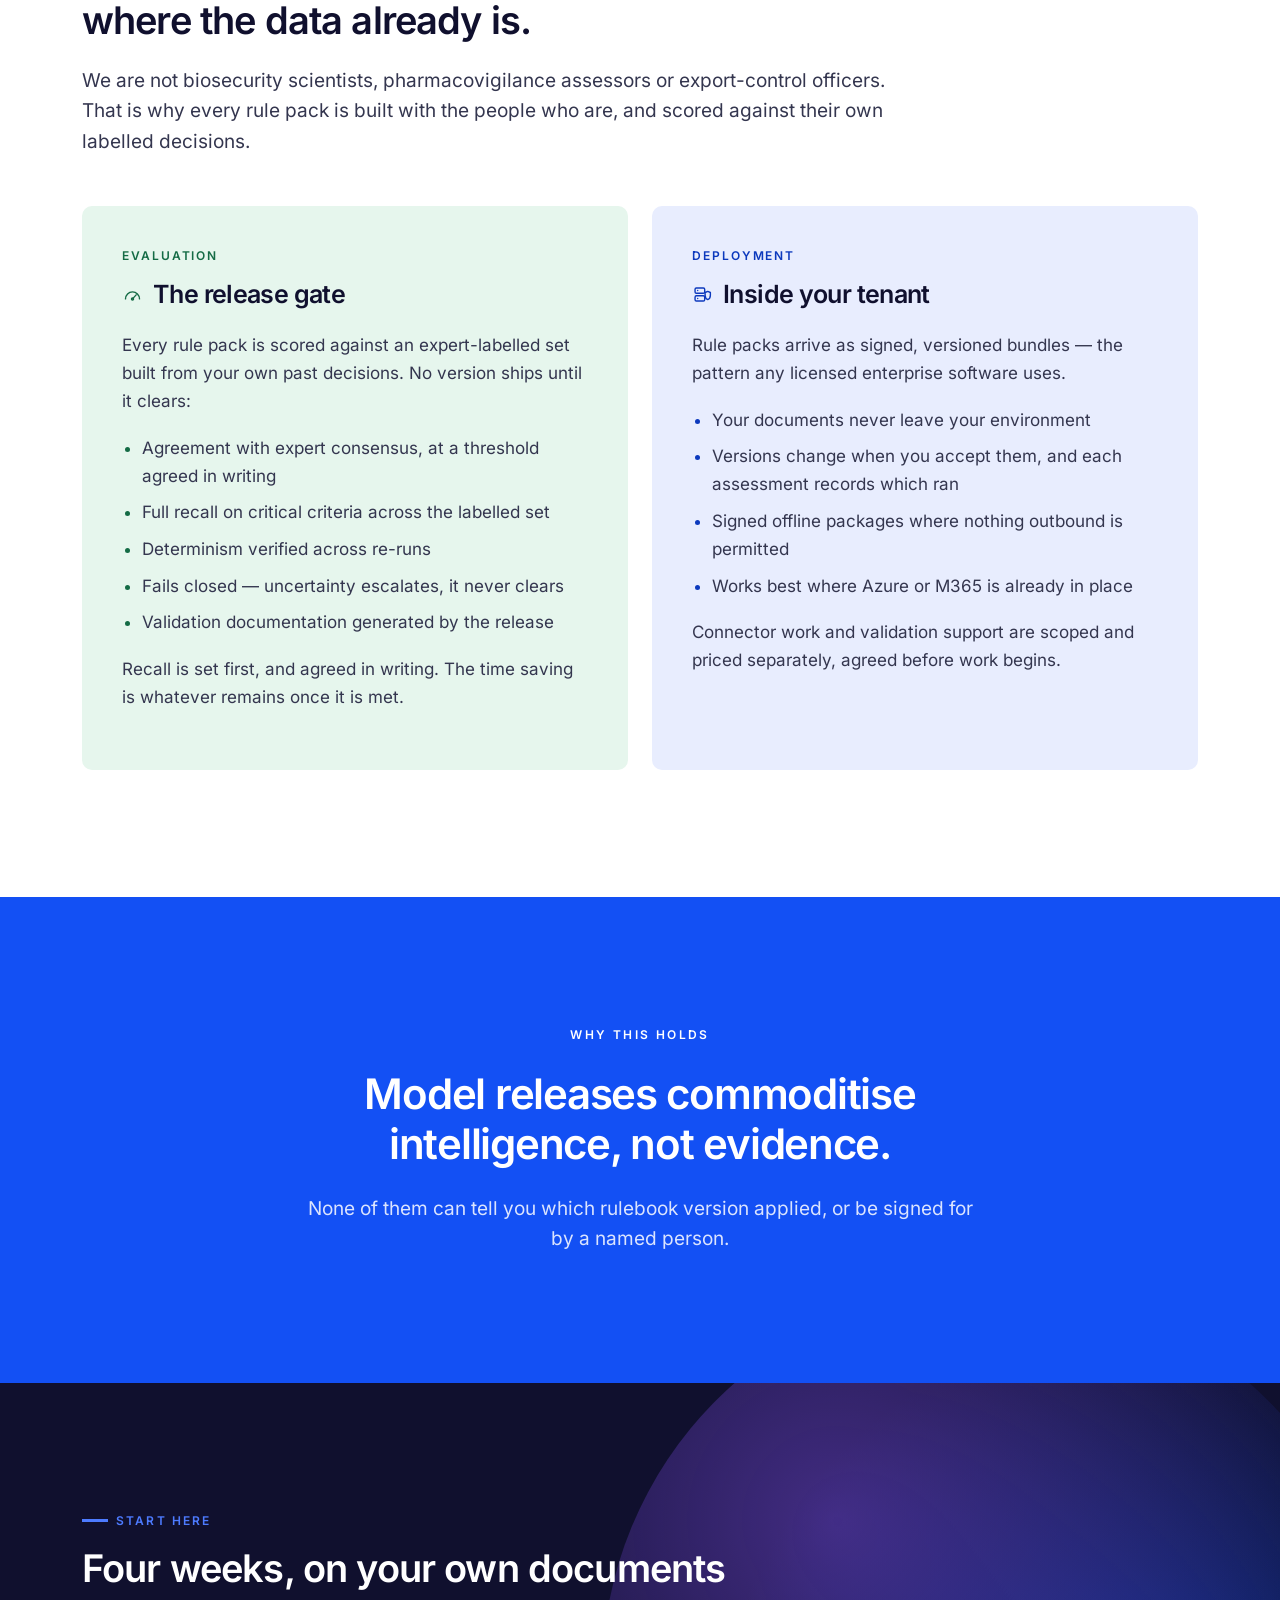
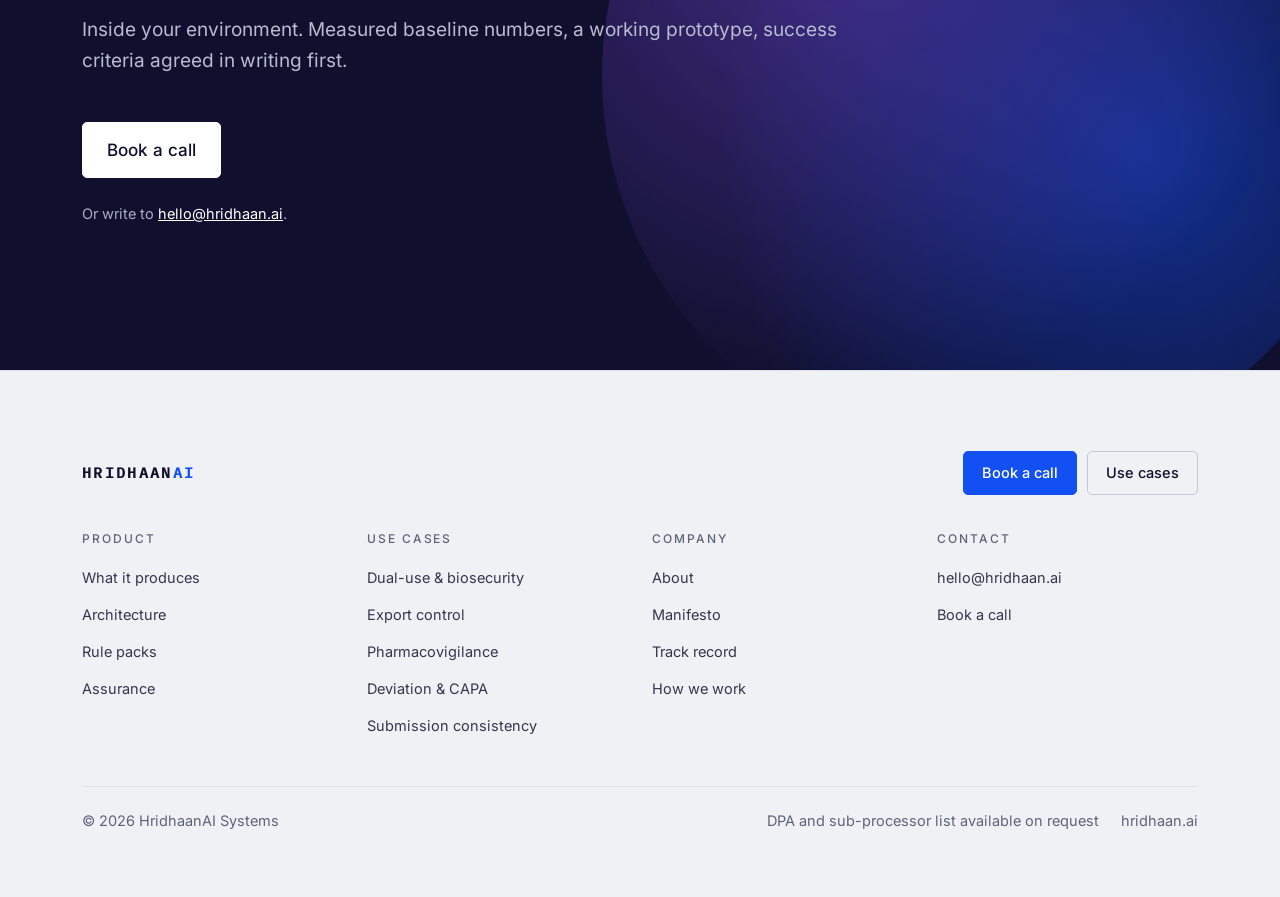
==== commit 00cbb045: "Scope the false-negative claim to what the gate can test "Zero misses on your critical criteria" rea" ====
--- a/index.html
+++ b/index.html
@@ -124,7 +124,7 @@
         <div class="gap-m">247 <span class="u">pages</span></div>
       </div>
       <div class="gap-tile">
-        <div class="gap-k">Review time</div>
+        <div class="gap-k">Time to signed decision</div>
         <div class="gap-m"><s>8 hours</s> 20 <span class="u">minutes</span></div>
       </div>
       <div class="gap-tile">
@@ -537,11 +537,15 @@
         <p>Every rule pack is scored against an expert-labelled set built from your own past decisions. No version ships until it clears:</p>
         <ul>
           <li>Agreement with expert consensus, at a threshold agreed in writing</li>
-          <li>Zero misses on your critical criteria</li>
+          <li>Full recall on critical criteria across the labelled set</li>
           <li>Determinism verified across re-runs</li>
-          <li>Fails closed, never open</li>
+          <li>Fails closed &mdash; uncertainty escalates, it never clears</li>
           <li>Validation documentation generated by the release</li>
         </ul>
+        <p class="note-sm">
+          Recall is set first, and agreed in writing. The time saving is whatever
+          remains once it is met.
+        </p>
       </div>
       <div>
         <div class="kicker">Deployment</div>
